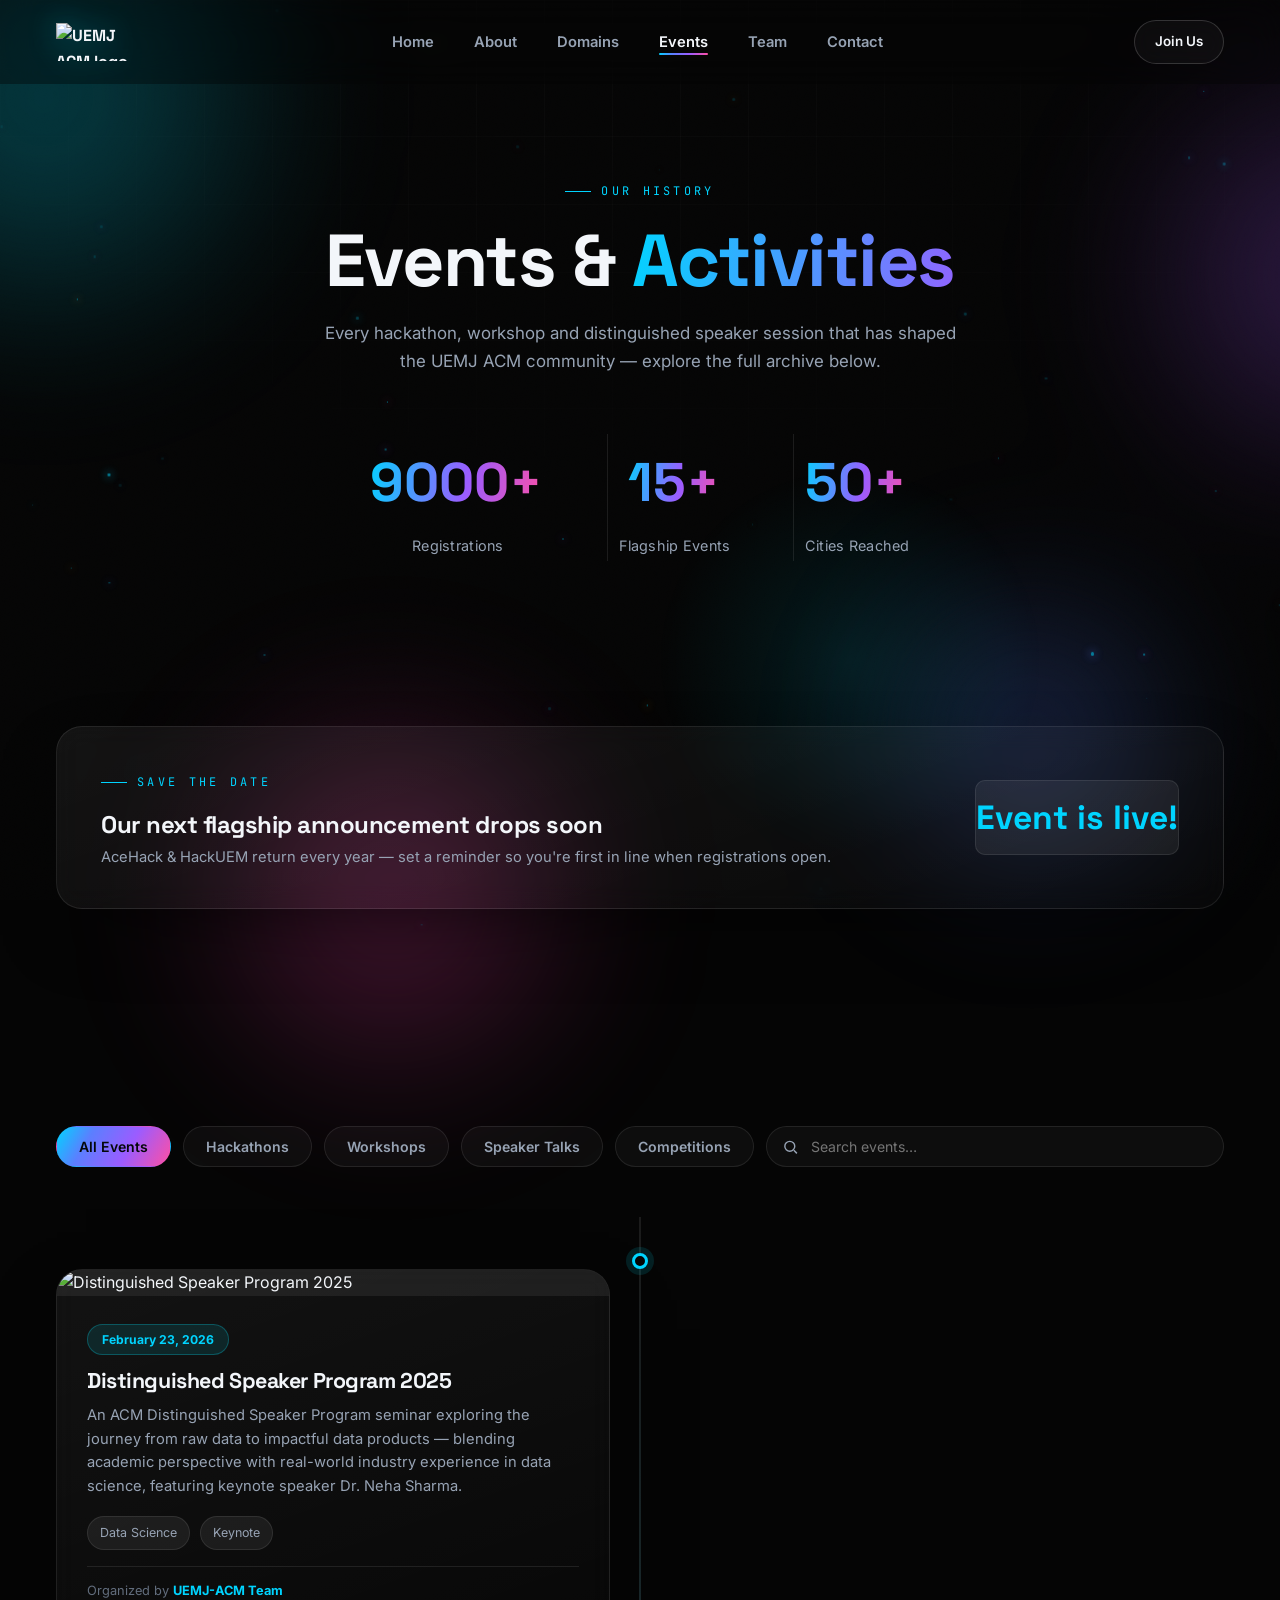
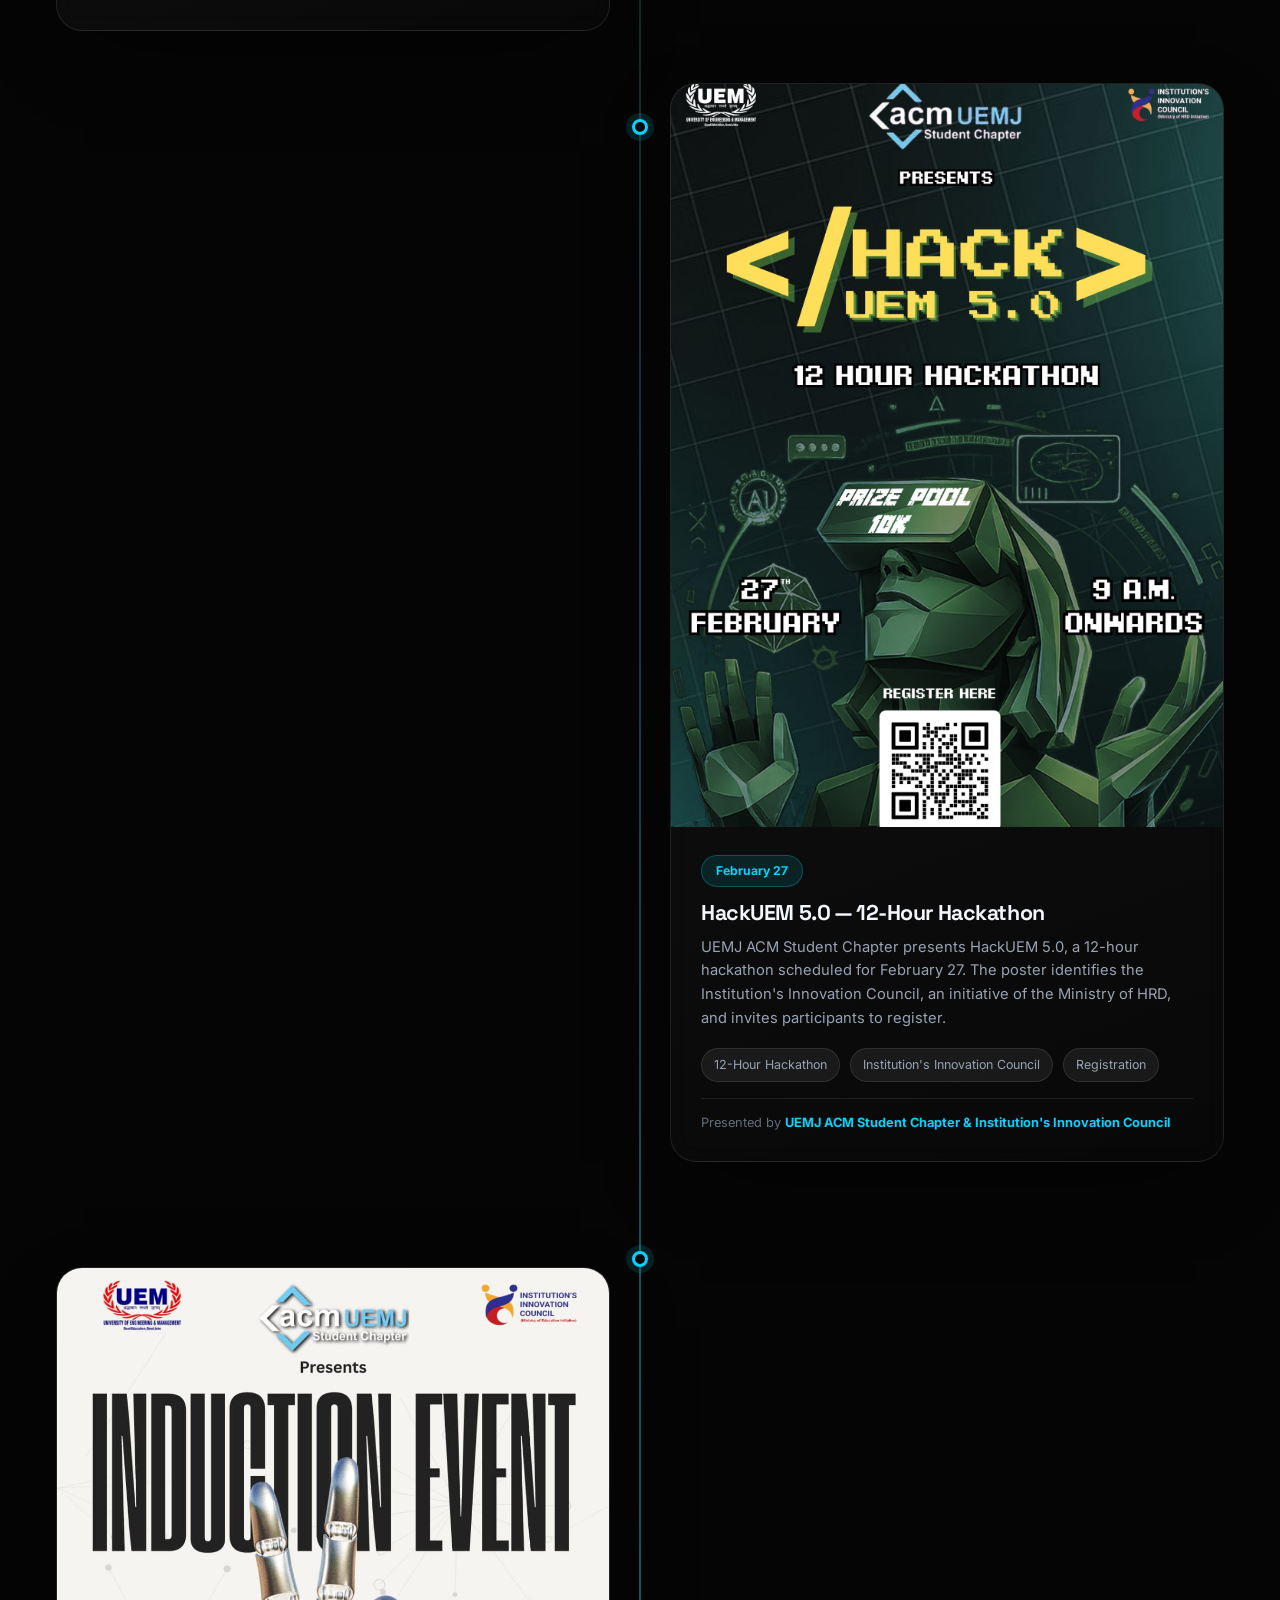
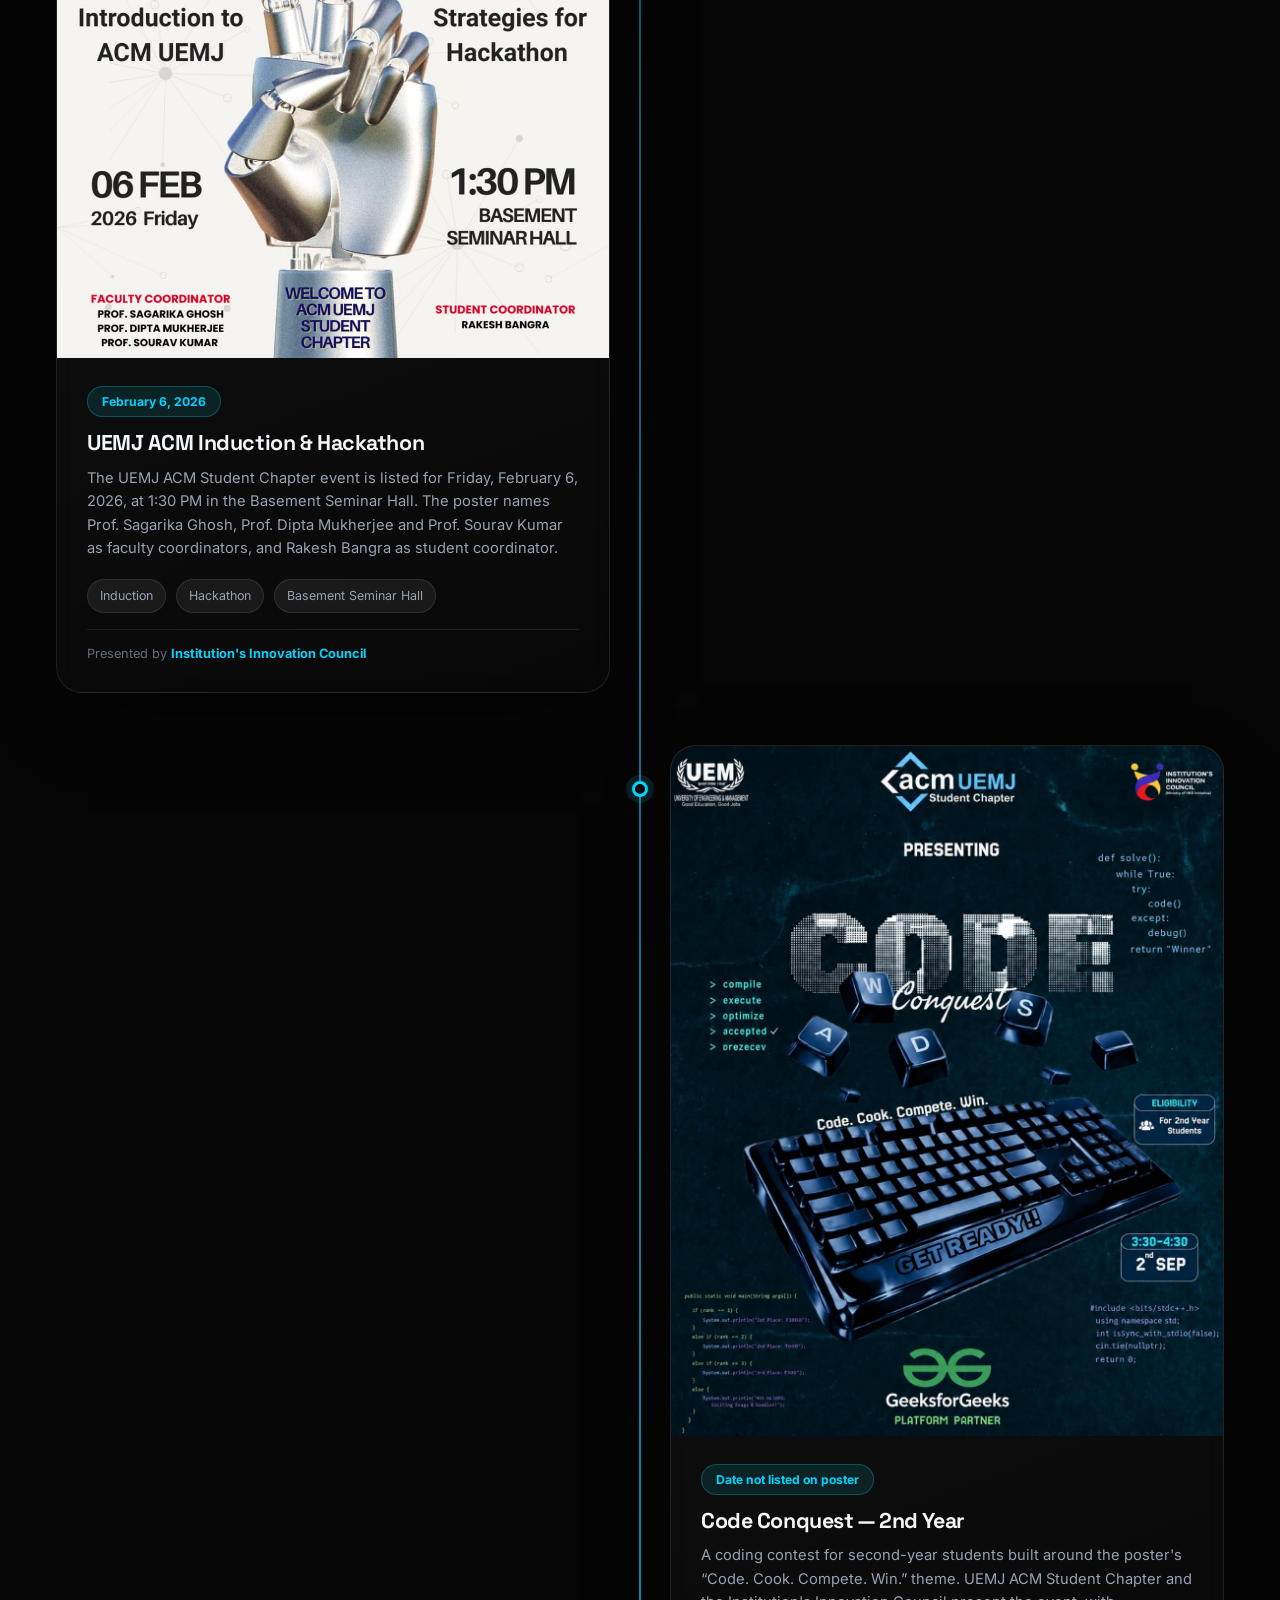
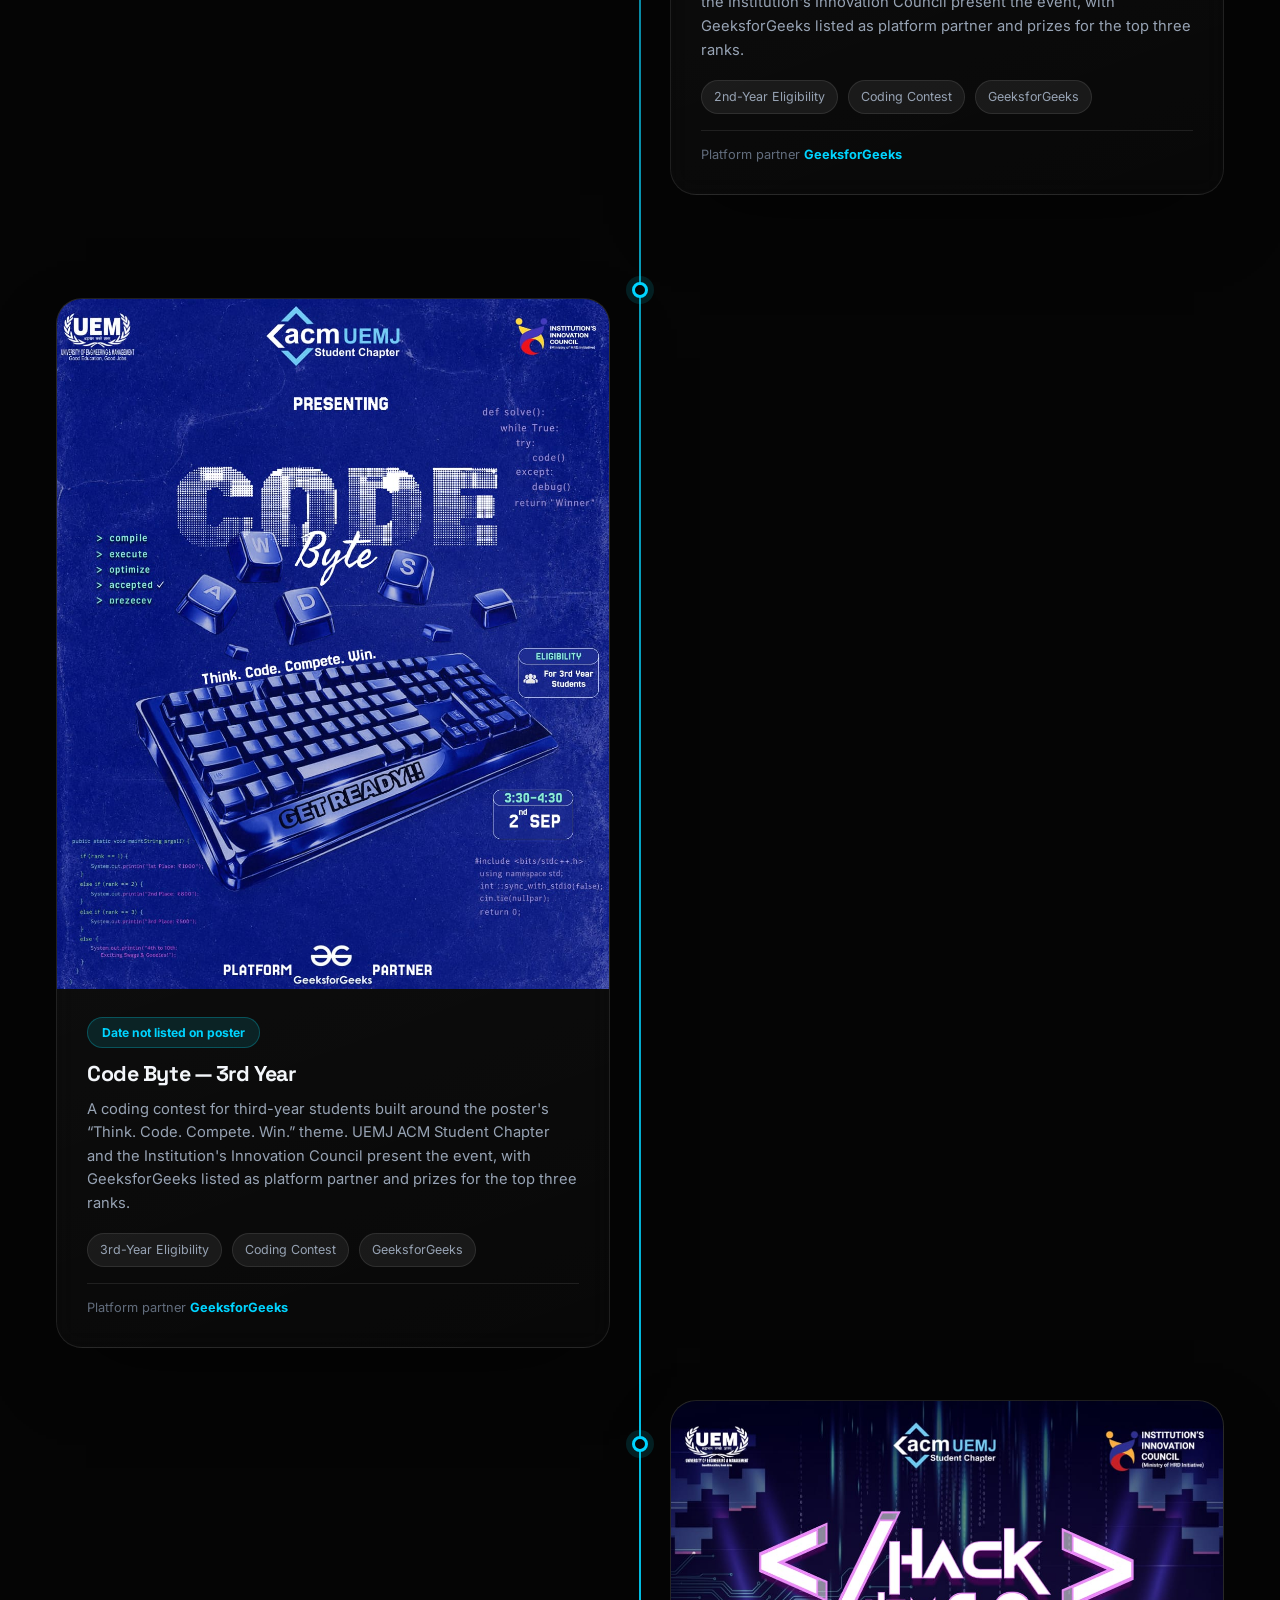
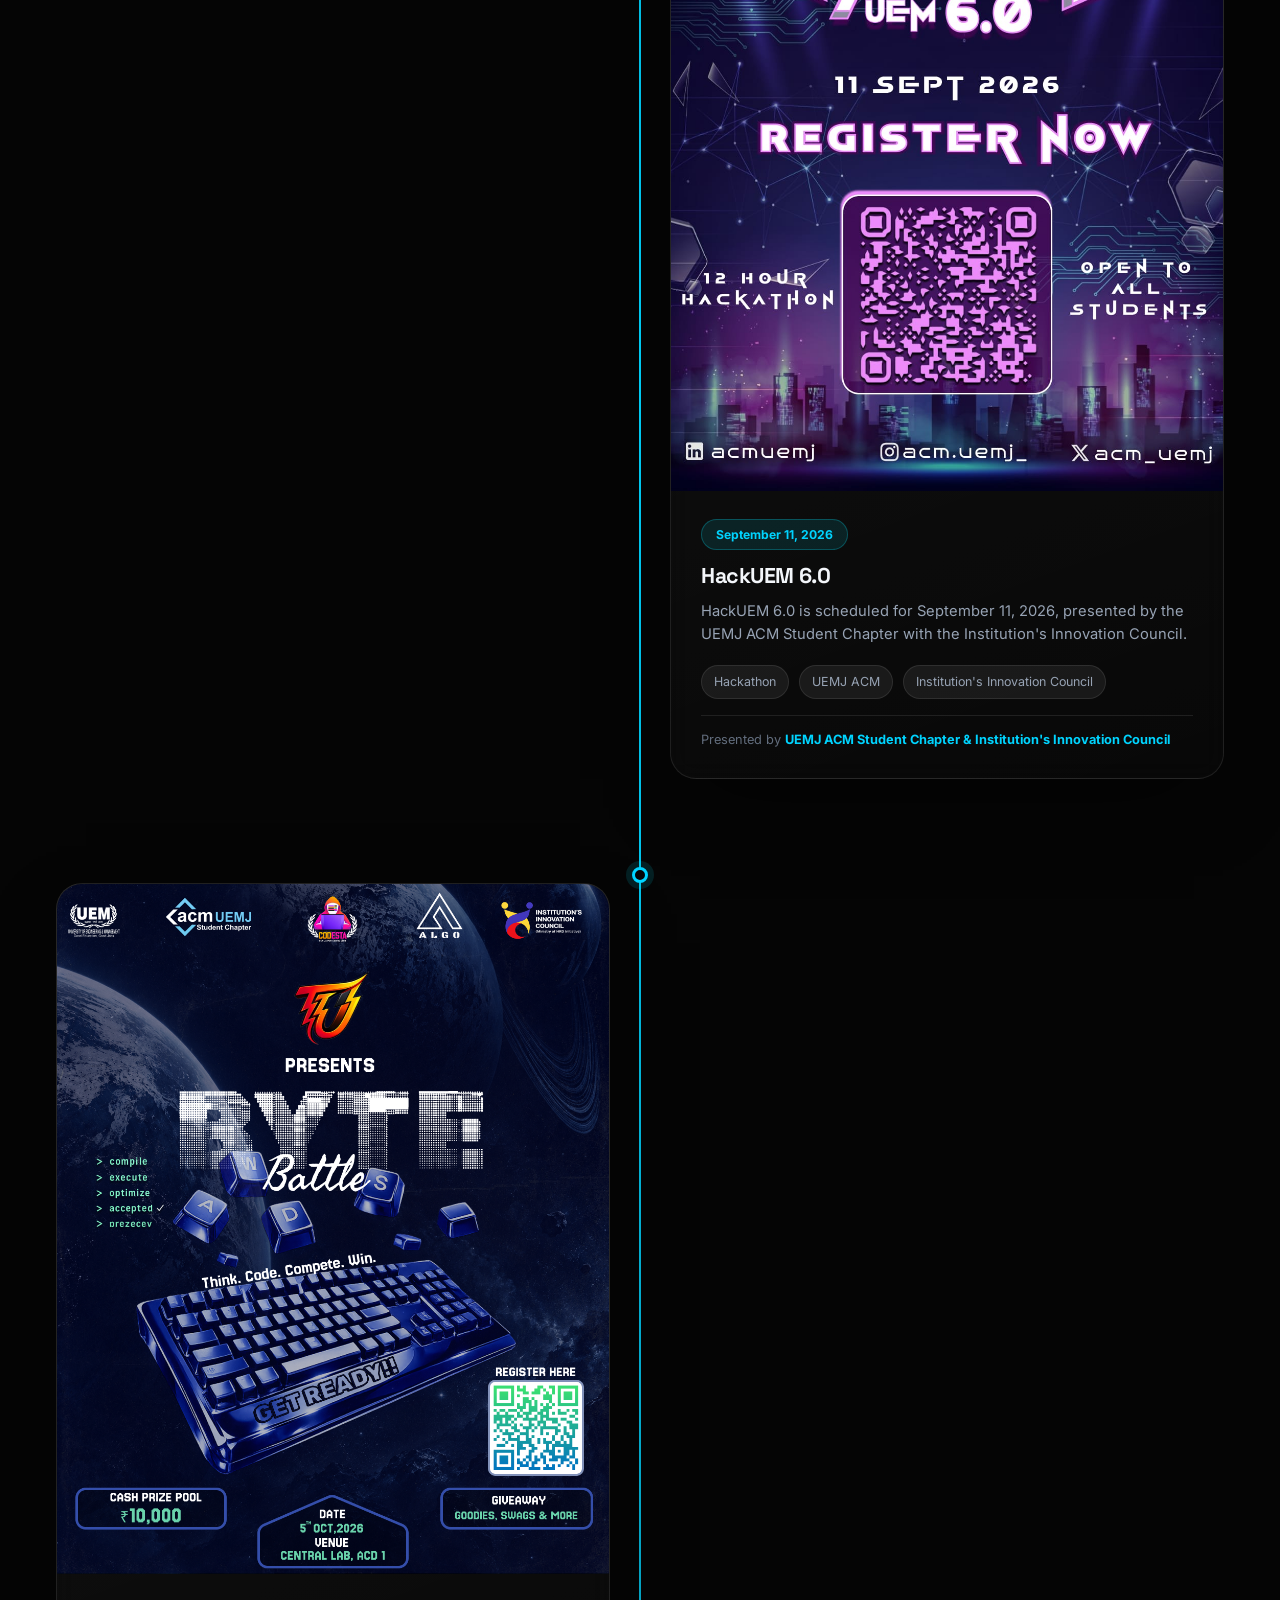
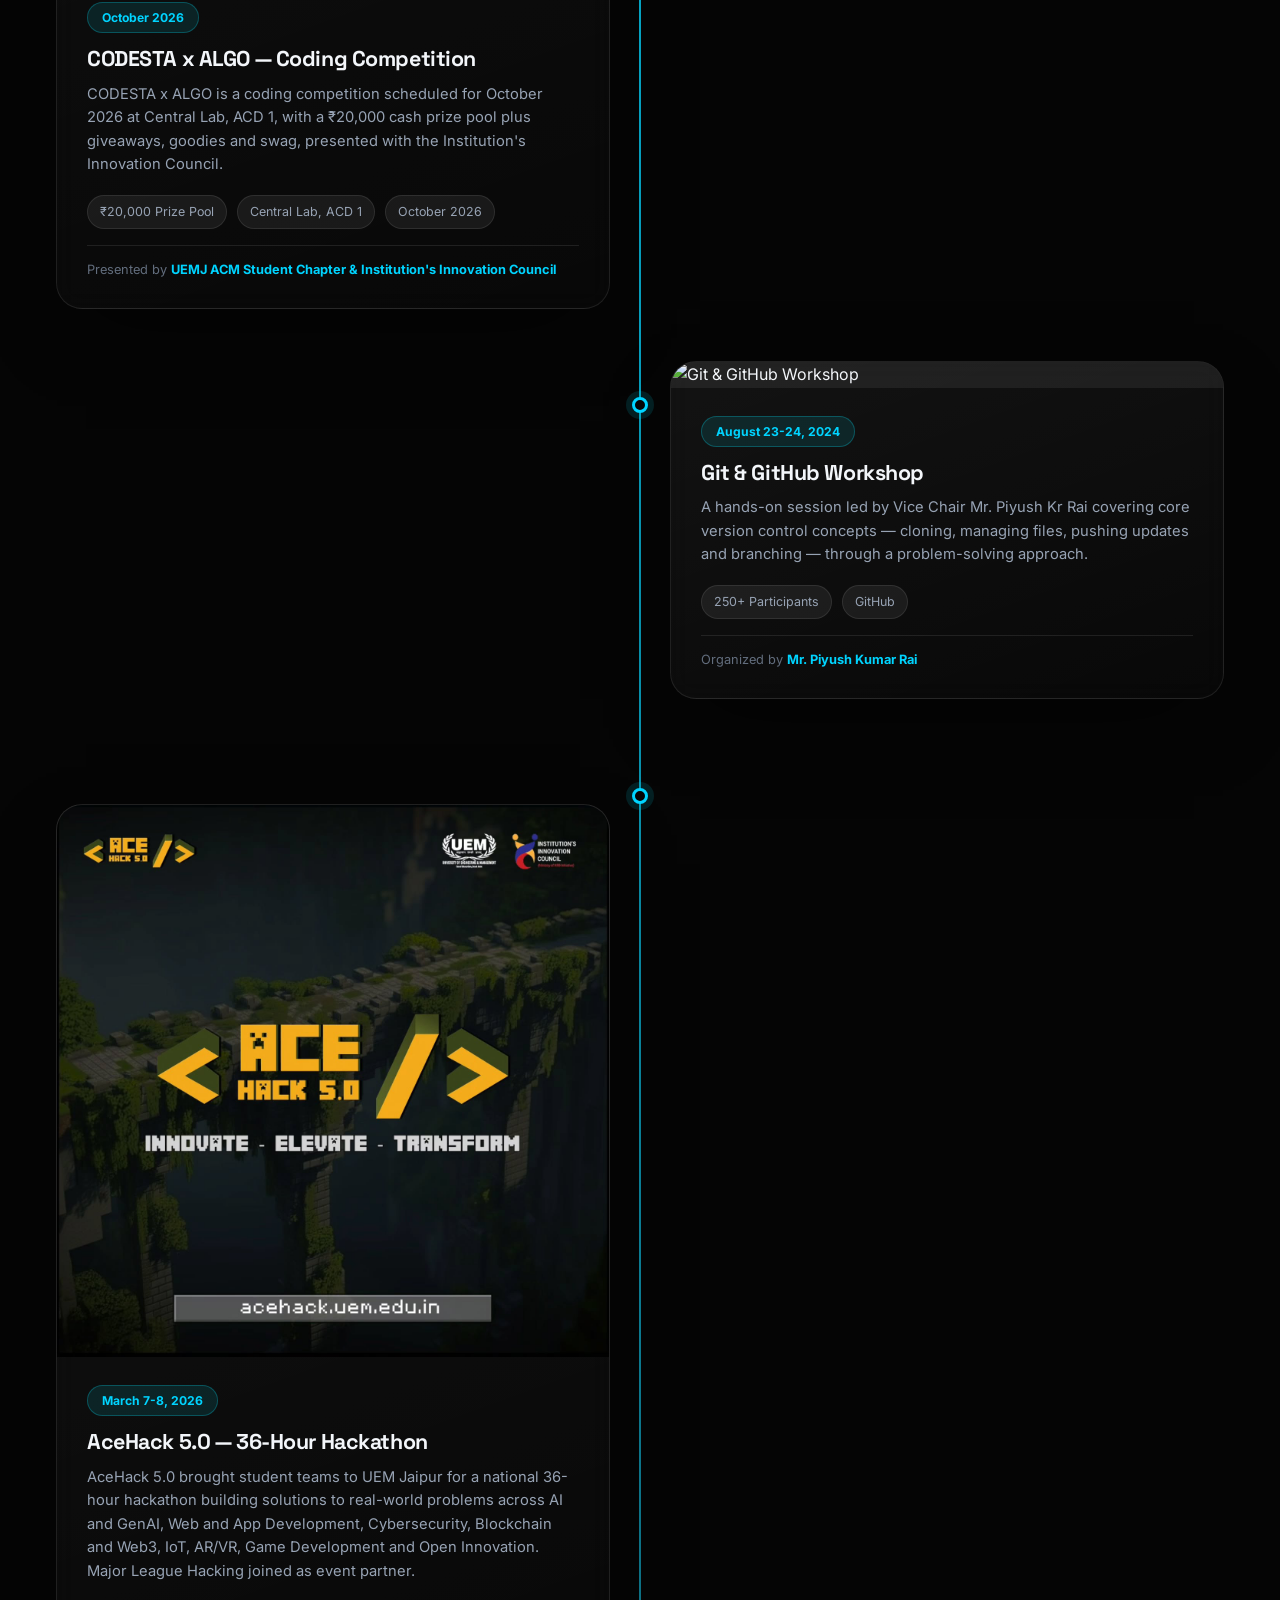
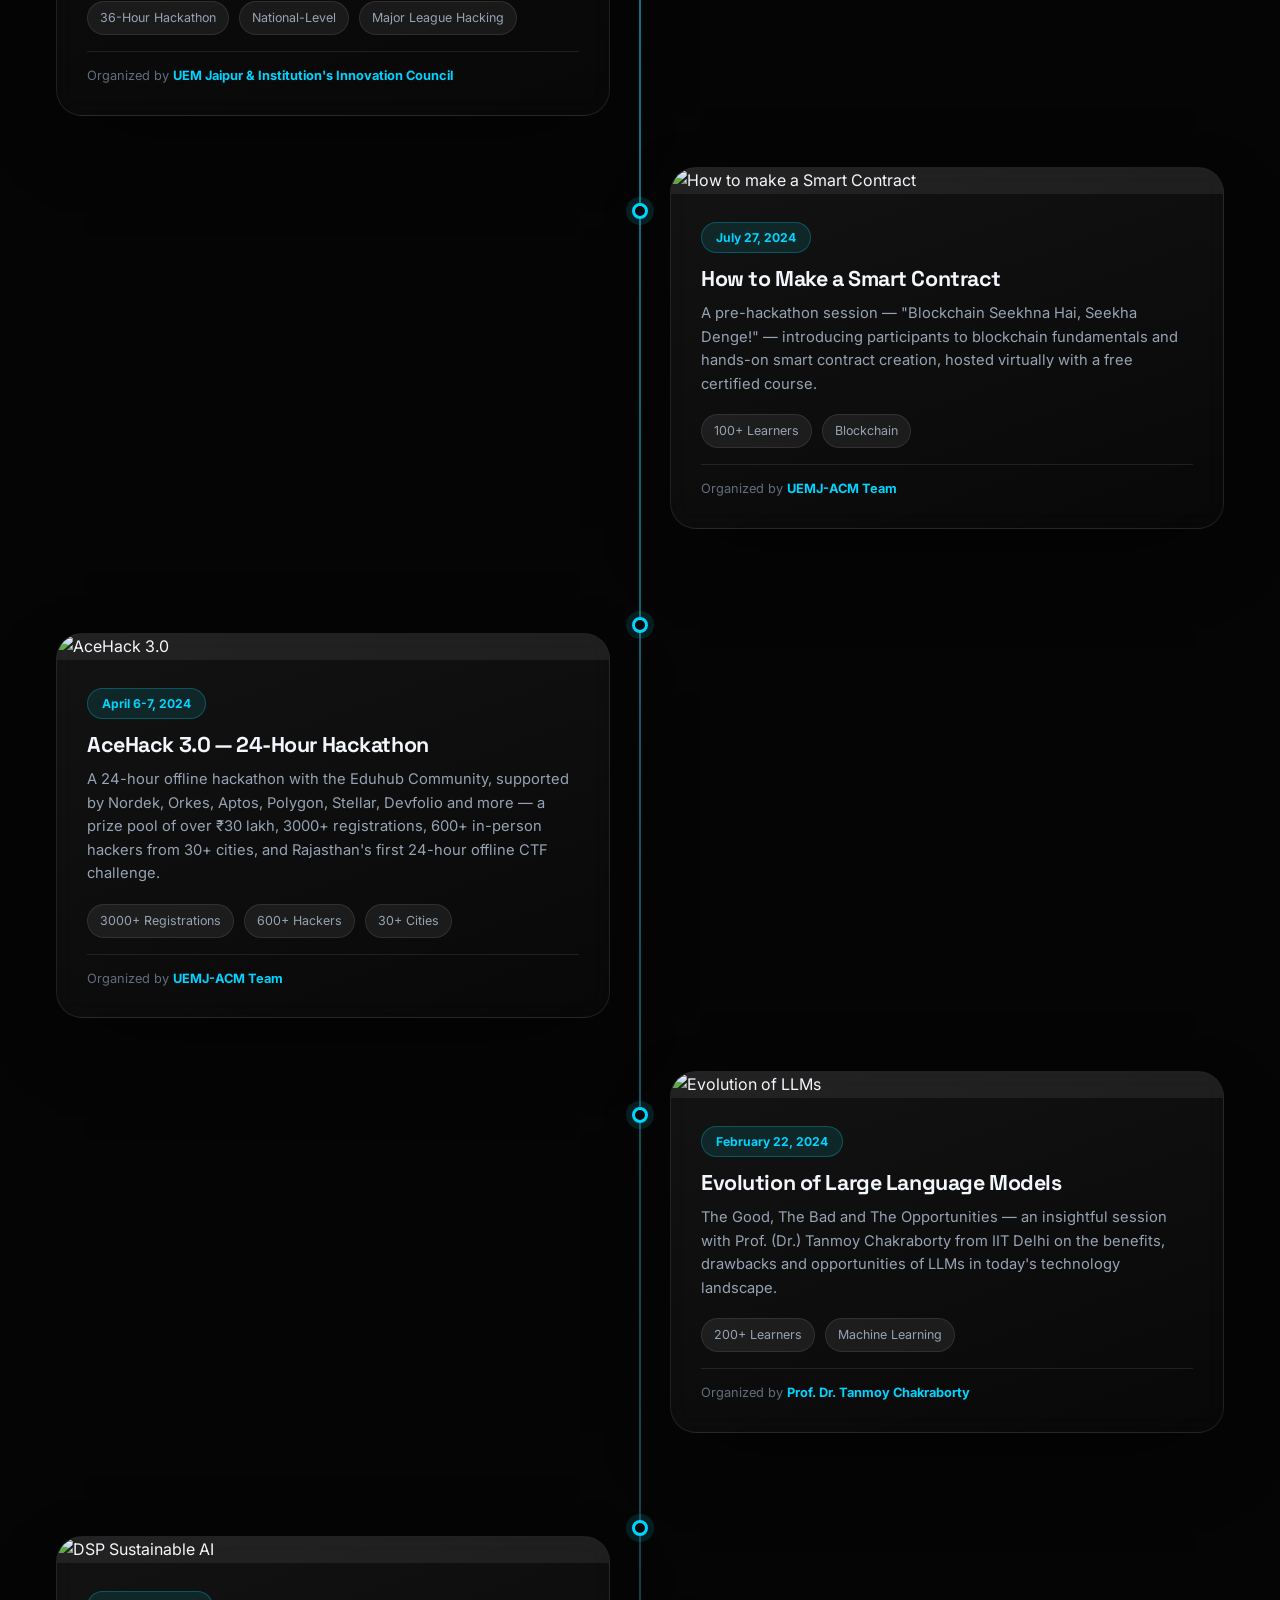
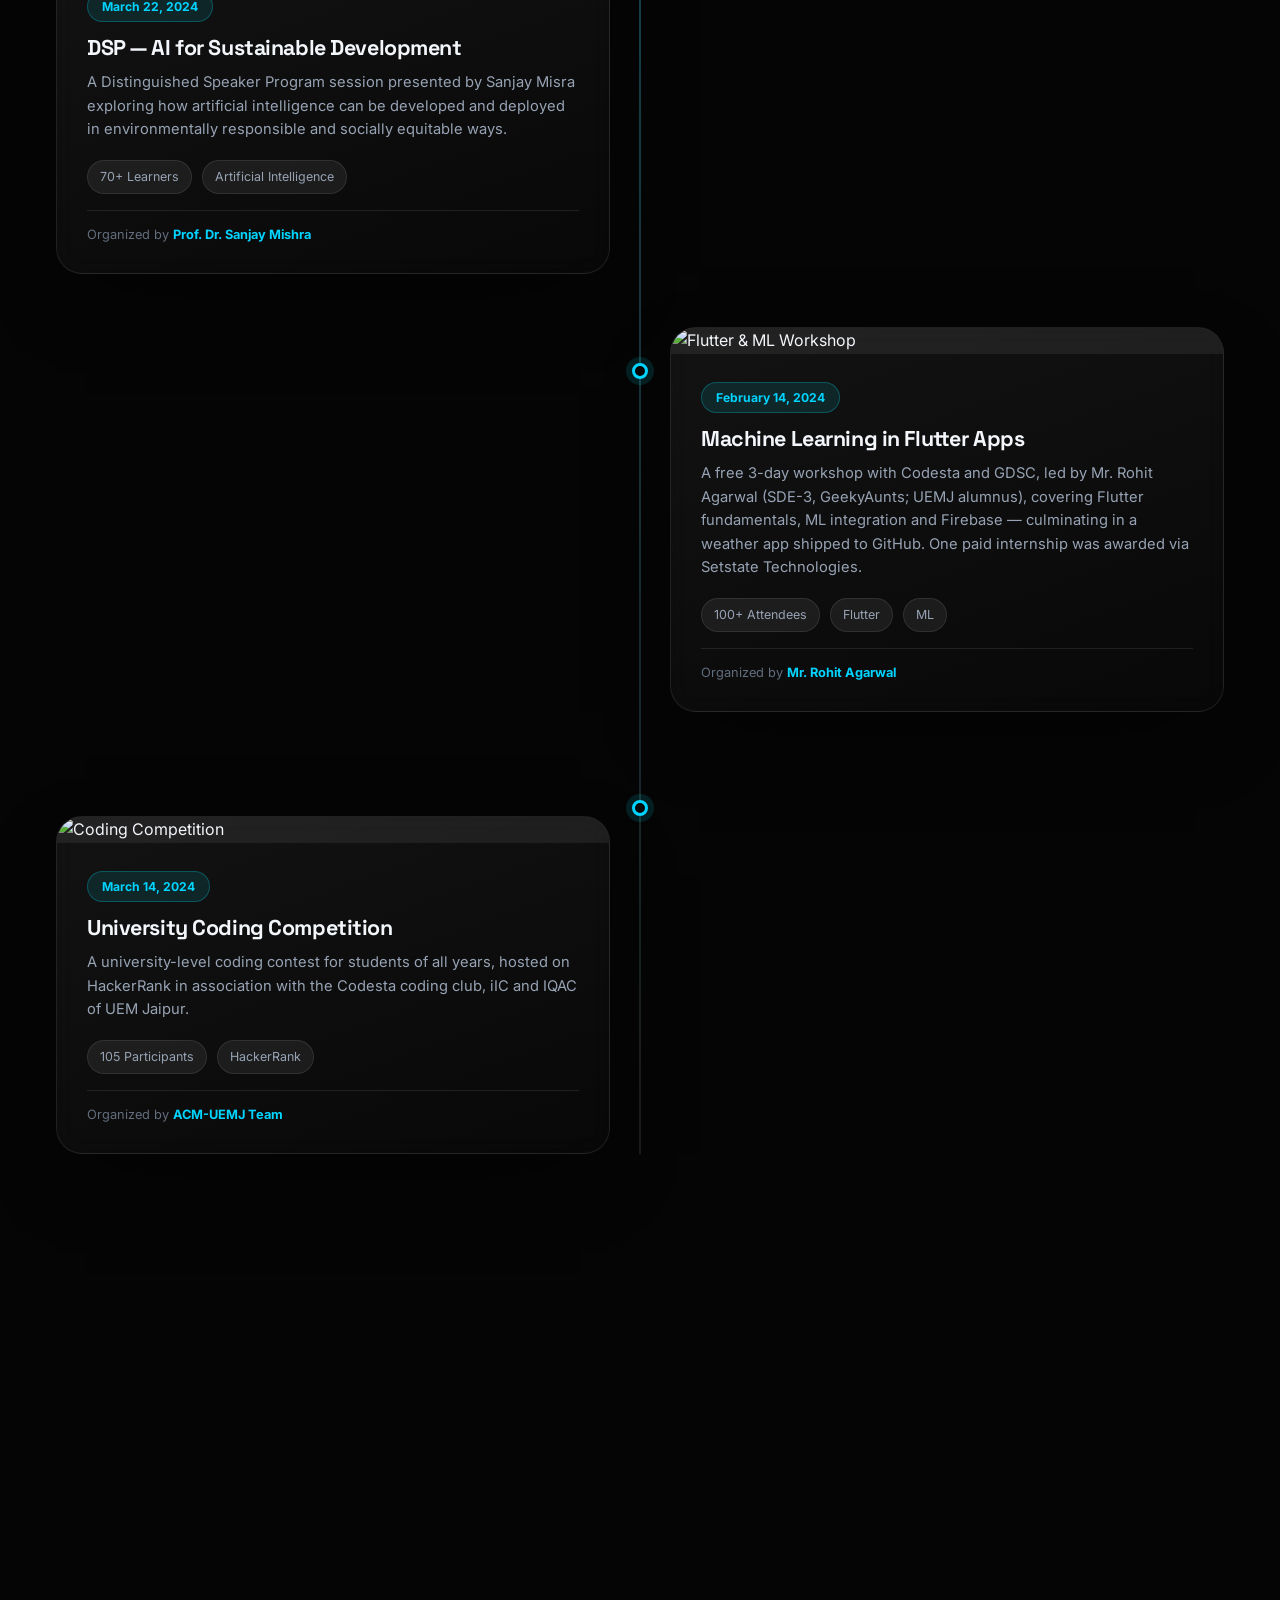
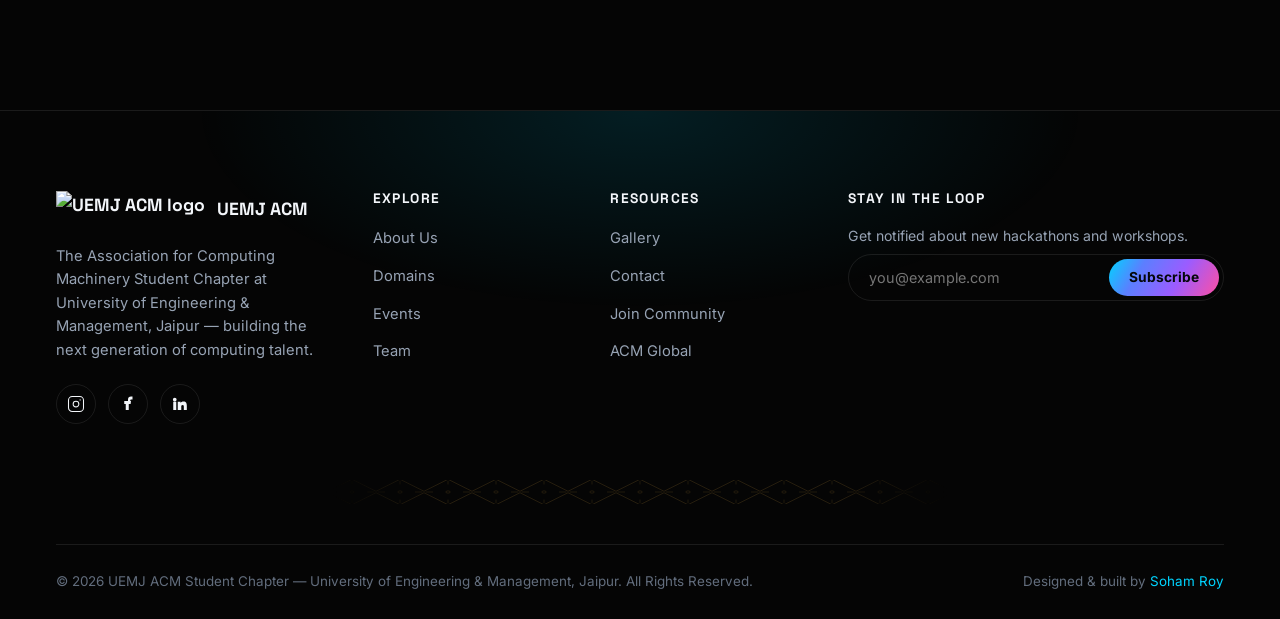
==== event.html @ 039e3d2b "Update footer designer credit to Soham Roy" ====
<!doctype html>
<html lang="en">
<head>
<meta charset="utf-8" />
<meta name="viewport" content="width=device-width, initial-scale=1" />
<title>Events &amp; Activities — ACM UEM Jaipur</title>
<meta name="description" content="Explore ACM UEM Jaipur's full history of hackathons, workshops and distinguished speaker sessions — AceHack, HackUEM, Stacks Bootcamp and more." />
<meta name="author" content="ACM UEM Jaipur Student Chapter" />
<link rel="canonical" href="https://acm-uemj.uem.edu.in/event.html" />
<meta property="og:type" content="website" />
<meta property="og:title" content="Events & Activities — ACM UEM Jaipur" />
<meta property="og:description" content="Hackathons, workshops and distinguished speaker sessions — the full timeline." />
<meta property="og:image" content="https://lh3.googleusercontent.com/pw/AP1GczPHvL_KxQwDeMjzsknbtDVscGjHUKfhYnD3H-mYMc6A_dRHSkGfvQwfuuoJ9mB3GGUDzZU0LwxmQTPCJt7ryklCKicg67zaBYNNTQlH5oM1fkZmbe_doxgcQWN57mDLjIOWOeG-1AiZwXARaoXrjSHg=w843-h328-s-no-gm?authuser=0" />
<meta name="twitter:card" content="summary_large_image" />
<link rel="icon" href="https://lh3.googleusercontent.com/pw/AP1GczMqtVnANrXwNH5NF1n8HPxJHV6vAsbUQVhrAvGXErB4-_mVrqS5l7Zyg1VqTqAALv-cYanqVrnnYvgfSZWFuhFsFh-rHjtZQaKflTvgJbvnj6XMmpUP0nBPVIxc9YaEQDE1q4vt0by_F5J2oCBh-Uno=w472-h212-s-no-gm?authuser=0" />
<link rel="preconnect" href="https://fonts.googleapis.com" />
<link rel="preconnect" href="https://fonts.gstatic.com" crossorigin />
<link rel="stylesheet" href="style.css" />
</head>
<body>

<div class="preloader" id="preloader">
  <svg class="preloader-mandala" viewBox="0 0 200 200" aria-hidden="true">
    <defs>
      <linearGradient id="preloaderCoreGrad" x1="0%" y1="0%" x2="100%" y2="100%">
        <stop offset="0%" stop-color="#00d4ff"/>
        <stop offset="100%" stop-color="#d9a441"/>
      </linearGradient>
    </defs>
    <circle class="mandala-ring" cx="100" cy="100" r="86"/>
    <circle class="mandala-ring-inner" cx="100" cy="100" r="67"/>
    <g id="mandalaSpokes"></g>
    <circle class="mandala-core" cx="100" cy="100" r="10"/>
  </svg>
  <div class="preloader-mark">UEMJ // ACM</div>
  <div class="preloader-percent" id="preloaderPercent">00%</div>
  <div class="preloader-tag">Loading timeline…</div>
</div>

<div class="scroll-progress" id="scrollProgress" aria-hidden="true"></div>

<div class="bg-aurora" aria-hidden="true"><span></span><span></span><span></span><span></span></div>
<div class="bg-grid" aria-hidden="true"></div>
<div class="bg-jaali" aria-hidden="true"></div>
<div class="bg-noise" aria-hidden="true"></div>
<div id="particleField" aria-hidden="true"></div>
<div class="cursor-glow" id="cursorGlow" aria-hidden="true"></div>

<header class="site-nav" id="siteNav">
  <div class="container">
    <a href="index.html" class="nav-logo">
      <img src="https://lh3.googleusercontent.com/pw/AP1GczMqtVnANrXwNH5NF1n8HPxJHV6vAsbUQVhrAvGXErB4-_mVrqS5l7Zyg1VqTqAALv-cYanqVrnnYvgfSZWFuhFsFh-rHjtZQaKflTvgJbvnj6XMmpUP0nBPVIxc9YaEQDE1q4vt0by_F5J2oCBh-Uno=w472-h212-s-no-gm?authuser=0" alt="UEMJ ACM logo" width="140" height="63" />
    </a>
    <button class="nav-toggle" id="navToggle" aria-label="Toggle navigation menu" aria-expanded="false">
      <span></span><span></span><span></span>
    </button>
    <nav aria-label="Primary">
      <ul class="nav-links" id="navLinks">
        <li><a href="index.html">Home</a></li>
        <li><a href="index.html#about">About</a></li>
        <li><a href="index.html#domains">Domains</a></li>
        <li><a href="event.html" class="active">Events</a></li>
        <li><a href="team.html">Team</a></li>
        <li><a href="index.html#contact">Contact</a></li>
      </ul>
    </nav>
    <div class="nav-cta">
      <a href="https://chat.whatsapp.com/GP6PHTk5INKBIdCBy1PmlT" target="_blank" rel="noopener" class="btn btn-ghost btn-sm magnetic">Join Us</a>
    </div>
  </div>
</header>

<main>
  <section class="page-hero">
    <div class="container">
      <div class="eyebrow" style="justify-content:center;">Our history</div>
      <h1>Events &amp; <span class="text-gradient">Activities</span></h1>
      <p>Every hackathon, workshop and distinguished speaker session that has shaped the UEMJ ACM community — explore the full archive below.</p>
      <div class="page-hero-stats">
        <div class="stat-item reveal"><div class="stat-num"><span data-count="9000" data-suffix="+">0</span></div><div class="stat-label">Registrations</div></div>
        <div class="stat-item reveal"><div class="stat-num"><span data-count="15" data-suffix="+">0</span></div><div class="stat-label">Flagship Events</div></div>
        <div class="stat-item reveal"><div class="stat-num"><span data-count="50" data-suffix="+">0</span></div><div class="stat-label">Cities Reached</div></div>
      </div>
    </div>
  </section>

  <!-- ============================= SAVE THE DATE / COUNTDOWN ============================= -->
  <section class="section-tight">
    <div class="container">
      <div class="glass-card countdown-card reveal">
        <div class="countdown-info">
          <div class="eyebrow">Save the date</div>
          <h3>Our next flagship announcement drops soon</h3>
          <p>AceHack &amp; HackUEM return every year — set a reminder so you're first in line when registrations open.</p>
        </div>
        <div class="countdown-timer" id="countdown" data-target="2026-08-20T10:00:00+05:30">
          <div class="countdown-unit"><div class="countdown-num" data-unit="d">00</div><div class="countdown-label">Days</div></div>
          <div class="countdown-unit"><div class="countdown-num" data-unit="h">00</div><div class="countdown-label">Hours</div></div>
          <div class="countdown-unit"><div class="countdown-num" data-unit="m">00</div><div class="countdown-label">Mins</div></div>
          <div class="countdown-unit"><div class="countdown-num" data-unit="s">00</div><div class="countdown-label">Secs</div></div>
        </div>
      </div>
    </div>
  </section>

  <!-- ============================= FILTERS + TIMELINE ============================= -->
  <section class="section" id="timeline">
    <div class="container">
      <div class="filter-bar" id="eventFilters">
        <button class="filter-btn active" data-filter="all">All Events</button>
        <button class="filter-btn" data-filter="hackathon">Hackathons</button>
        <button class="filter-btn" data-filter="workshop">Workshops</button>
        <button class="filter-btn" data-filter="talk">Speaker Talks</button>
        <button class="filter-btn" data-filter="competition">Competitions</button>
        <div class="search-input-wrap">
          <svg viewBox="0 0 24 24" fill="none" stroke="currentColor" stroke-width="2"><circle cx="11" cy="11" r="7"/><path d="M21 21l-4.3-4.3"/></svg>
          <input type="text" id="eventSearch" placeholder="Search events…" aria-label="Search events" />
        </div>
      </div>

      <div class="timeline">

        <div class="tl-item" data-category="talk">
          <div class="tl-empty"></div>
          <div class="tl-dot"></div>
          <article class="glass-card tl-card tilt">
            <div class="tl-card-img"><img src="https://lh3.googleusercontent.com/pw/AP1GczP2o9CgGHmZ1QpR0XRqX4ft0Qf3Jc2Ptw58ipVFqrOFdW0exMLEMVXgwc-isWlDOAYrNj16VqB4UUXQeaUOaUjSEMQahRS2heBmYLlznqF8g5km3A-UpR1aOUtLh8QoCdmwosFdS5YmPrBM31JGAsiC=w708-h915-s-no-gm?authuser=0" alt="Distinguished Speaker Program 2025" loading="lazy" /></div>
            <div class="tl-card-body">
              <span class="tl-date">February 23, 2026</span>
              <h3>Distinguished Speaker Program 2025</h3>
              <p>An ACM Distinguished Speaker Program seminar exploring the journey from raw data to impactful data products — blending academic perspective with real-world industry experience in data science, featuring keynote speaker Dr. Neha Sharma.</p>
              <div class="tl-tags"><span class="tl-tag">Data Science</span><span class="tl-tag">Keynote</span></div>
              <div class="tl-organizer">Organized by <strong>UEMJ-ACM Team</strong></div>
            </div>
          </article>
        </div>

        <div class="tl-item" data-category="hackathon">
          <div class="tl-empty"></div>
          <div class="tl-dot"></div>
          <article class="glass-card tl-card tilt">
            <div class="tl-card-img"><img src="Assets/Hack%20Uem%205.jpg" alt="HackUEM 5.0" loading="lazy" /></div>
            <div class="tl-card-body">
              <span class="tl-date">February 27</span>
              <h3>HackUEM 5.0 — 12-Hour Hackathon</h3>
              <p>UEMJ ACM Student Chapter presents HackUEM 5.0, a 12-hour hackathon scheduled for February 27. The poster identifies the Institution's Innovation Council, an initiative of the Ministry of HRD, and invites participants to register.</p>
              <div class="tl-tags"><span class="tl-tag">12-Hour Hackathon</span><span class="tl-tag">Institution's Innovation Council</span><span class="tl-tag">Registration</span></div>
              <div class="tl-organizer">Presented by <strong>UEMJ ACM Student Chapter &amp; Institution's Innovation Council</strong></div>
            </div>
          </article>
        </div>

        <div class="tl-item" data-category="hackathon">
          <div class="tl-empty"></div>
          <div class="tl-dot"></div>
          <article class="glass-card tl-card tilt">
            <div class="tl-card-img"><img src="Assets/Induction%20Event%2026.jpg" alt="Induction Event 2026" loading="lazy" /></div>
            <div class="tl-card-body">
              <span class="tl-date">February 6, 2026</span>
              <h3>UEMJ ACM Induction &amp; Hackathon</h3>
              <p>The UEMJ ACM Student Chapter event is listed for Friday, February 6, 2026, at 1:30 PM in the Basement Seminar Hall. The poster names Prof. Sagarika Ghosh, Prof. Dipta Mukherjee and Prof. Sourav Kumar as faculty coordinators, and Rakesh Bangra as student coordinator.</p>
              <div class="tl-tags"><span class="tl-tag">Induction</span><span class="tl-tag">Hackathon</span><span class="tl-tag">Basement Seminar Hall</span></div>
              <div class="tl-organizer">Presented by <strong>Institution's Innovation Council</strong></div>
            </div>
          </article>
        </div>

        <div class="tl-item" data-category="competition">
          <div class="tl-empty"></div>
          <div class="tl-dot"></div>
          <article class="glass-card tl-card tilt">
            <div class="tl-card-img"><img src="Assets/Code%20conquest.jpeg" alt="Code conquest 2nd year" loading="lazy" /></div>
            <div class="tl-card-body">
              <span class="tl-date">Date not listed on poster</span>
              <h3>Code Conquest — 2nd Year</h3>
              <p>A coding contest for second-year students built around the poster's “Code. Cook. Compete. Win.” theme. UEMJ ACM Student Chapter and the Institution's Innovation Council present the event, with GeeksforGeeks listed as platform partner and prizes for the top three ranks.</p>
              <div class="tl-tags"><span class="tl-tag">2nd-Year Eligibility</span><span class="tl-tag">Coding Contest</span><span class="tl-tag">GeeksforGeeks</span></div>
              <div class="tl-organizer">Platform partner <strong>GeeksforGeeks</strong></div>
            </div>
          </article>
        </div>

        <div class="tl-item" data-category="competition">
          <div class="tl-empty"></div>
          <div class="tl-dot"></div>
          <article class="glass-card tl-card tilt">
            <div class="tl-card-img"><img src="Assets/Code%20Byte.jpeg" alt="Code Byte 3rd year" loading="lazy" /></div>
            <div class="tl-card-body">
              <span class="tl-date">Date not listed on poster</span>
              <h3>Code Byte — 3rd Year</h3>
              <p>A coding contest for third-year students built around the poster's “Think. Code. Compete. Win.” theme. UEMJ ACM Student Chapter and the Institution's Innovation Council present the event, with GeeksforGeeks listed as platform partner and prizes for the top three ranks.</p>
              <div class="tl-tags"><span class="tl-tag">3rd-Year Eligibility</span><span class="tl-tag">Coding Contest</span><span class="tl-tag">GeeksforGeeks</span></div>
              <div class="tl-organizer">Platform partner <strong>GeeksforGeeks</strong></div>
            </div>
          </article>
        </div>

        <div class="tl-item" data-category="hackathon">
          <div class="tl-empty"></div>
          <div class="tl-dot"></div>
          <article class="glass-card tl-card tilt">
            <div class="tl-card-img"><img src="Assets/Hack%20Uem%206.jpeg" alt="HackUEM 6.0" loading="lazy" /></div>
            <div class="tl-card-body">
              <span class="tl-date">September 11, 2026</span>
              <h3>HackUEM 6.0</h3>
              <p>HackUEM 6.0 is scheduled for September 11, 2026, presented by the UEMJ ACM Student Chapter with the Institution's Innovation Council.</p>
              <div class="tl-tags"><span class="tl-tag">Hackathon</span><span class="tl-tag">UEMJ ACM</span><span class="tl-tag">Institution's Innovation Council</span></div>
              <div class="tl-organizer">Presented by <strong>UEMJ ACM Student Chapter &amp; Institution's Innovation Council</strong></div>
            </div>
          </article>
        </div>

        <div class="tl-item" data-category="competition">
          <div class="tl-empty"></div>
          <div class="tl-dot"></div>
          <article class="glass-card tl-card tilt">
            <div class="tl-card-img"><img src="Assets/CODESTA%20%20ALGO%20.png" alt="CODESTA x ALGO" loading="lazy" /></div>
            <div class="tl-card-body">
              <span class="tl-date">October 2026</span>
              <h3>CODESTA x ALGO — Coding Competition</h3>
              <p>CODESTA x ALGO is a coding competition scheduled for October 2026 at Central Lab, ACD 1, with a ₹20,000 cash prize pool plus giveaways, goodies and swag, presented with the Institution's Innovation Council.</p>
              <div class="tl-tags"><span class="tl-tag">₹20,000 Prize Pool</span><span class="tl-tag">Central Lab, ACD 1</span><span class="tl-tag">October 2026</span></div>
              <div class="tl-organizer">Presented by <strong>UEMJ ACM Student Chapter &amp; Institution's Innovation Council</strong></div>
            </div>
          </article>
        </div>

        <div class="tl-item" data-category="workshop">
          <div class="tl-empty"></div>
          <div class="tl-dot"></div>
          <article class="glass-card tl-card tilt">
            <div class="tl-card-img"><img src="https://lh3.googleusercontent.com/pw/AP1GczMYXOn9BjR3OYaMYvxoggT-Enr6DPSsNWkZ0pI86vLacE4SvqeONpCbkRPZCg4tZzF42Un0fqZCBcSVNYMabB4Y9D-CQ9yfy_I3oleF7ciIBgUEyyylhxZeuNn1ORPzInKle0cZAbRVUgFyKQezMyI2=w1080-h540-s-no-gm?authuser=0" alt="Git & GitHub Workshop" loading="lazy" /></div>
            <div class="tl-card-body">
              <span class="tl-date">August 23-24, 2024</span>
              <h3>Git &amp; GitHub Workshop</h3>
              <p>A hands-on session led by Vice Chair Mr. Piyush Kr Rai covering core version control concepts — cloning, managing files, pushing updates and branching — through a problem-solving approach.</p>
              <div class="tl-tags"><span class="tl-tag">250+ Participants</span><span class="tl-tag">GitHub</span></div>
              <div class="tl-organizer">Organized by <strong>Mr. Piyush Kumar Rai</strong></div>
            </div>
          </article>
        </div>

        <div class="tl-item" data-category="hackathon">
          <div class="tl-empty"></div>
          <div class="tl-dot"></div>
          <article class="glass-card tl-card tilt">
            <div class="tl-card-img"><img src="Assets/Acehack%205.0.jpg" alt="AceHack 5.0" loading="lazy" /></div>
            <div class="tl-card-body">
              <span class="tl-date">March 7-8, 2026</span>
              <h3>AceHack 5.0 — 36-Hour Hackathon</h3>
              <p>AceHack 5.0 brought student teams to UEM Jaipur for a national 36-hour hackathon building solutions to real-world problems across AI and GenAI, Web and App Development, Cybersecurity, Blockchain and Web3, IoT, AR/VR, Game Development and Open Innovation. Major League Hacking joined as event partner.</p>
              <div class="tl-tags"><span class="tl-tag">36-Hour Hackathon</span><span class="tl-tag">National-Level</span><span class="tl-tag">Major League Hacking</span></div>
              <div class="tl-organizer">Organized by <strong>UEM Jaipur &amp; Institution's Innovation Council</strong></div>
            </div>
          </article>
        </div>

        <div class="tl-item" data-category="workshop">
          <div class="tl-empty"></div>
          <div class="tl-dot"></div>
          <article class="glass-card tl-card tilt">
            <div class="tl-card-img"><img src="https://lh3.googleusercontent.com/pw/AP1GczNJmIO2OMFP7b6A0FhQW0qOsABu0yeSCvejZenas_wm2zJkCkILcf2cnJqXhASqAioPDXCqs0PGrXsEeLAYtzadBMoDI8MZitcP4txxltfVyEGg8TZGLdG7VoskZopvvqeJHCHewUis6NRUwEQ0CjHD=w1080-h540-s-no-gm?authuser=0" alt="How to make a Smart Contract" loading="lazy" /></div>
            <div class="tl-card-body">
              <span class="tl-date">July 27, 2024</span>
              <h3>How to Make a Smart Contract</h3>
              <p>A pre-hackathon session — "Blockchain Seekhna Hai, Seekha Denge!" — introducing participants to blockchain fundamentals and hands-on smart contract creation, hosted virtually with a free certified course.</p>
              <div class="tl-tags"><span class="tl-tag">100+ Learners</span><span class="tl-tag">Blockchain</span></div>
              <div class="tl-organizer">Organized by <strong>UEMJ-ACM Team</strong></div>
            </div>
          </article>
        </div>

        <div class="tl-item" data-category="hackathon">
          <div class="tl-empty"></div>
          <div class="tl-dot"></div>
          <article class="glass-card tl-card tilt">
            <div class="tl-card-img"><img src="https://lh3.googleusercontent.com/pw/AP1GczPvJtgLhWHjOZzepYzRa005PturZbT5xdhLDP7nYBbUSkgDzMFvrNxmpI0UrCOfPdGXpbjnbSV0cTgjDxJKCM1-aNCtUxd_K14bqDxXBMq7bbfXpbnZrXpwO-RXHkq2b95C7AQ4cSep45OkQOPHUe4l=w1878-h915-s-no-gm?authuser=0" alt="AceHack 3.0" loading="lazy" /></div>
            <div class="tl-card-body">
              <span class="tl-date">April 6-7, 2024</span>
              <h3>AceHack 3.0 — 24-Hour Hackathon</h3>
              <p>A 24-hour offline hackathon with the Eduhub Community, supported by Nordek, Orkes, Aptos, Polygon, Stellar, Devfolio and more — a prize pool of over ₹30 lakh, 3000+ registrations, 600+ in-person hackers from 30+ cities, and Rajasthan's first 24-hour offline CTF challenge.</p>
              <div class="tl-tags"><span class="tl-tag">3000+ Registrations</span><span class="tl-tag">600+ Hackers</span><span class="tl-tag">30+ Cities</span></div>
              <div class="tl-organizer">Organized by <strong>UEMJ-ACM Team</strong></div>
            </div>
          </article>
        </div>

        <div class="tl-item" data-category="talk">
          <div class="tl-empty"></div>
          <div class="tl-dot"></div>
          <article class="glass-card tl-card tilt">
            <div class="tl-card-img"><img src="https://lh3.googleusercontent.com/pw/AP1GczMdhqWBkRTL2yubbcbPcY2K9OEW0En12wzkjb5lyiEr8sPUjmgdvEkoNAke75fCij2ADvXplYGWGhWKw4pPefTgWCRacgVyIYJw19sN_KZ_OOAQxyM3uXXLzxD3MmWCHNCp49LBUJxLsSE1vlV46Wzy=w938-h915-s-no-gm?authuser=0" alt="Evolution of LLMs" loading="lazy" /></div>
            <div class="tl-card-body">
              <span class="tl-date">February 22, 2024</span>
              <h3>Evolution of Large Language Models</h3>
              <p>The Good, The Bad and The Opportunities — an insightful session with Prof. (Dr.) Tanmoy Chakraborty from IIT Delhi on the benefits, drawbacks and opportunities of LLMs in today's technology landscape.</p>
              <div class="tl-tags"><span class="tl-tag">200+ Learners</span><span class="tl-tag">Machine Learning</span></div>
              <div class="tl-organizer">Organized by <strong>Prof. Dr. Tanmoy Chakraborty</strong></div>
            </div>
          </article>
        </div>

        <div class="tl-item" data-category="talk">
          <div class="tl-empty"></div>
          <div class="tl-dot"></div>
          <article class="glass-card tl-card tilt">
            <div class="tl-card-img"><img src="https://lh3.googleusercontent.com/pw/AP1GczPVx1_idC5_yKuYVOi7mDUNwzOJExvrCOQw89MRynszEECLVSRVdRCP0GXcm2J4G0U9YCRAewsAQPSJbvhOvE7zFJlkcw2jwXz6SCzjYi-8My2JvBw9C5VIUiY4v13KLLQLQ8L7p2Ja8Tms7IKQEr0g=w915-h915-s-no-gm?authuser=0" alt="DSP Sustainable AI" loading="lazy" /></div>
            <div class="tl-card-body">
              <span class="tl-date">March 22, 2024</span>
              <h3>DSP — AI for Sustainable Development</h3>
              <p>A Distinguished Speaker Program session presented by Sanjay Misra exploring how artificial intelligence can be developed and deployed in environmentally responsible and socially equitable ways.</p>
              <div class="tl-tags"><span class="tl-tag">70+ Learners</span><span class="tl-tag">Artificial Intelligence</span></div>
              <div class="tl-organizer">Organized by <strong>Prof. Dr. Sanjay Mishra</strong></div>
            </div>
          </article>
        </div>

        <div class="tl-item" data-category="workshop">
          <div class="tl-empty"></div>
          <div class="tl-dot"></div>
          <article class="glass-card tl-card tilt">
            <div class="tl-card-img"><img src="https://lh3.googleusercontent.com/pw/AP1GczN5spqBU-fhItaH8kEMUo0xPHHo7wayQv1GfvW9O3HN2LzWxdev0aVdgpIWh4I_6ogp4CkdArAT5WwrvISoFaTchiy031LoYd5sORhcsuQt7FlvWQowBRFi9rdK_RsAEcmVmYmXoSXsZWhppq2XDyUQ=w904-h904-s-no-gm?authuser=0" alt="Flutter & ML Workshop" loading="lazy" /></div>
            <div class="tl-card-body">
              <span class="tl-date">February 14, 2024</span>
              <h3>Machine Learning in Flutter Apps</h3>
              <p>A free 3-day workshop with Codesta and GDSC, led by Mr. Rohit Agarwal (SDE-3, GeekyAunts; UEMJ alumnus), covering Flutter fundamentals, ML integration and Firebase — culminating in a weather app shipped to GitHub. One paid internship was awarded via Setstate Technologies.</p>
              <div class="tl-tags"><span class="tl-tag">100+ Attendees</span><span class="tl-tag">Flutter</span><span class="tl-tag">ML</span></div>
              <div class="tl-organizer">Organized by <strong>Mr. Rohit Agarwal</strong></div>
            </div>
          </article>
        </div>

        <div class="tl-item" data-category="competition">
          <div class="tl-empty"></div>
          <div class="tl-dot"></div>
          <article class="glass-card tl-card tilt">
            <div class="tl-card-img"><img src="https://lh3.googleusercontent.com/pw/AP1GczNPER2Qd5REHNb0xJmtrlYpgUTKMBUd2_RxdylIz1GPO2zt0YSFXWzkgefit_8hjDhBgfHHxieeYOAPECOUweSWkDNNvQaJBlIhHMX2skPbrHSgBeRo3UUY27RTchrJexkkKGc_KL-9sBz-yFFhSvxu=w734-h560-s-no-gm?authuser=0" alt="Coding Competition" loading="lazy" /></div>
            <div class="tl-card-body">
              <span class="tl-date">March 14, 2024</span>
              <h3>University Coding Competition</h3>
              <p>A university-level coding contest for students of all years, hosted on HackerRank in association with the Codesta coding club, iIC and IQAC of UEM Jaipur.</p>
              <div class="tl-tags"><span class="tl-tag">105 Participants</span><span class="tl-tag">HackerRank</span></div>
              <div class="tl-organizer">Organized by <strong>ACM-UEMJ Team</strong></div>
            </div>
          </article>
        </div>

      </div>

      <div class="no-results" id="noResults">No events match your search. Try a different keyword or filter.</div>
    </div>
  </section>

  <!-- ============================= GALLERY ============================= -->
  <section class="section" id="gallery">
    <div class="container">
      <div class="section-head center reveal" style="margin-left:auto;margin-right:auto;">
        <div class="eyebrow">Moments</div>
        <h2 class="section-title">Event Gallery</h2>
        <p class="section-desc">Click any photo to expand.</p>
      </div>

      <div class="gallery-masonry reveal">
        <div class="g-item"><img src="Assets/%F0%9F%9A%80%E2%9C%A8%20ACM%20UEMJ%20Student%20Chapter%20%E2%80%93%20HackUEM%205.0%20Event%20Highlights%20%E2%9C%A8%F0%9F%9A%80__The%20ACM%20UEMJ%20Student%20Chapter%20successfully%20organized%20HackUEM%205.0%20on%2027th%20February_1.jpg" alt="HackUEM 5.0 event photo 1" loading="lazy"/><span class="g-overlay">HackUEM 5.0 - Photo 1</span></div>
        <div class="g-item"><img src="Assets/%F0%9F%9A%80%E2%9C%A8%20ACM%20UEMJ%20Student%20Chapter%20%E2%80%93%20HackUEM%205.0%20Event%20Highlights%20%E2%9C%A8%F0%9F%9A%80__The%20ACM%20UEMJ%20Student%20Chapter%20successfully%20organized%20HackUEM%205.0%20on%2027th%20February_2.jpg" alt="HackUEM 5.0 event photo 2" loading="lazy"/><span class="g-overlay">HackUEM 5.0 - Photo 2</span></div>
        <div class="g-item"><img src="Assets/%F0%9F%9A%80%E2%9C%A8%20ACM%20UEMJ%20Student%20Chapter%20%E2%80%93%20HackUEM%205.0%20Event%20Highlights%20%E2%9C%A8%F0%9F%9A%80__The%20ACM%20UEMJ%20Student%20Chapter%20successfully%20organized%20HackUEM%205.0%20on%2027th%20February_3.jpg" alt="HackUEM 5.0 event photo 3" loading="lazy"/><span class="g-overlay">HackUEM 5.0 - Photo 3</span></div>
        <div class="g-item"><img src="Assets/%F0%9F%9A%80%E2%9C%A8%20ACM%20UEMJ%20Student%20Chapter%20%E2%80%93%20HackUEM%205.0%20Event%20Highlights%20%E2%9C%A8%F0%9F%9A%80__The%20ACM%20UEMJ%20Student%20Chapter%20successfully%20organized%20HackUEM%205.0%20on%2027th%20February_4.jpg" alt="HackUEM 5.0 event photo 4" loading="lazy"/><span class="g-overlay">HackUEM 5.0 - Photo 4</span></div>
        <div class="g-item"><img src="Assets/%F0%9F%9A%80%E2%9C%A8%20ACM%20UEMJ%20Student%20Chapter%20%E2%80%93%20HackUEM%205.0%20Event%20Highlights%20%E2%9C%A8%F0%9F%9A%80__The%20ACM%20UEMJ%20Student%20Chapter%20successfully%20organized%20HackUEM%205.0%20on%2027th%20February_5.jpg" alt="HackUEM 5.0 event photo 5" loading="lazy"/><span class="g-overlay">HackUEM 5.0 - Photo 5</span></div>
        <div class="g-item"><img src="Assets/%F0%9F%9A%80%E2%9C%A8%20ACM%20UEMJ%20Student%20Chapter%20%E2%80%93%20HackUEM%205.0%20Event%20Highlights%20%E2%9C%A8%F0%9F%9A%80__The%20ACM%20UEMJ%20Student%20Chapter%20successfully%20organized%20HackUEM%205.0%20on%2027th%20February_6.jpg" alt="HackUEM 5.0 event photo 6" loading="lazy"/><span class="g-overlay">HackUEM 5.0 - Photo 6</span></div>
        <div class="g-item"><img src="Assets/%F0%9F%9A%80%E2%9C%A8%20ACM%20UEMJ%20Student%20Chapter%20%E2%80%93%20HackUEM%205.0%20Event%20Highlights%20%E2%9C%A8%F0%9F%9A%80__The%20ACM%20UEMJ%20Student%20Chapter%20successfully%20organized%20HackUEM%205.0%20on%2027th%20February_7.jpg" alt="HackUEM 5.0 event photo 7" loading="lazy"/><span class="g-overlay">HackUEM 5.0 - Photo 7</span></div>
        <div class="g-item"><img src="Assets/%F0%9F%9A%80%E2%9C%A8%20ACM%20UEMJ%20Student%20Chapter%20%E2%80%93%20HackUEM%205.0%20Event%20Highlights%20%E2%9C%A8%F0%9F%9A%80__The%20ACM%20UEMJ%20Student%20Chapter%20successfully%20organized%20HackUEM%205.0%20on%2027th%20February_8.jpg" alt="HackUEM 5.0 event photo 8" loading="lazy"/><span class="g-overlay">HackUEM 5.0 - Photo 8</span></div>
        <div class="g-item"><img src="Assets/%F0%9F%9A%80%E2%9C%A8%20ACM%20UEMJ%20Student%20Chapter%20%E2%80%93%20HackUEM%205.0%20Event%20Highlights%20%E2%9C%A8%F0%9F%9A%80__The%20ACM%20UEMJ%20Student%20Chapter%20successfully%20organized%20HackUEM%205.0%20on%2027th%20February_9.jpg" alt="HackUEM 5.0 event photo 9" loading="lazy"/><span class="g-overlay">HackUEM 5.0 - Photo 9</span></div>
        <div class="g-item"><img src="Assets/%F0%9F%9A%80%E2%9C%A8%20ACM%20UEMJ%20Student%20Chapter%20%E2%80%93%20Induction%20Event%20Highlights%20%E2%9C%A8%F0%9F%9A%80__The%20ACM%20UEMJ%20Student%20Chapter%20successfully%20conducted%20its%20Induction%20Session%20on%20Frida_1.jpg" alt="UEMJ ACM induction event photo 1" loading="lazy"/><span class="g-overlay">Induction Event - Photo 1</span></div>
        <div class="g-item"><img src="Assets/%F0%9F%9A%80%E2%9C%A8%20ACM%20UEMJ%20Student%20Chapter%20%E2%80%93%20Induction%20Event%20Highlights%20%E2%9C%A8%F0%9F%9A%80__The%20ACM%20UEMJ%20Student%20Chapter%20successfully%20conducted%20its%20Induction%20Session%20on%20Frida_2.jpg" alt="UEMJ ACM induction event photo 2" loading="lazy"/><span class="g-overlay">Induction Event - Photo 2</span></div>
        <div class="g-item"><img src="Assets/%F0%9F%9A%80%E2%9C%A8%20ACM%20UEMJ%20Student%20Chapter%20%E2%80%93%20Induction%20Event%20Highlights%20%E2%9C%A8%F0%9F%9A%80__The%20ACM%20UEMJ%20Student%20Chapter%20successfully%20conducted%20its%20Induction%20Session%20on%20Frida_3.jpg" alt="UEMJ ACM induction event photo 3" loading="lazy"/><span class="g-overlay">Induction Event - Photo 3</span></div>
        <div class="g-item"><img src="Assets/%F0%9F%9A%80%E2%9C%A8%20ACM%20UEMJ%20Student%20Chapter%20%E2%80%93%20Induction%20Event%20Highlights%20%E2%9C%A8%F0%9F%9A%80__The%20ACM%20UEMJ%20Student%20Chapter%20successfully%20conducted%20its%20Induction%20Session%20on%20Frida_4.jpg" alt="UEMJ ACM induction event photo 4" loading="lazy"/><span class="g-overlay">Induction Event - Photo 4</span></div>
        <div class="g-item"><img src="Assets/%F0%9F%9A%80%E2%9C%A8%20ACM%20UEMJ%20Student%20Chapter%20%E2%80%93%20Induction%20Event%20Highlights%20%E2%9C%A8%F0%9F%9A%80__The%20ACM%20UEMJ%20Student%20Chapter%20successfully%20conducted%20its%20Induction%20Session%20on%20Frida_5.jpg" alt="UEMJ ACM induction event photo 5" loading="lazy"/><span class="g-overlay">Induction Event - Photo 5</span></div>
        <div class="g-item"><img src="Assets/%F0%9F%9A%80%E2%9C%A8%20ACM%20UEMJ%20Student%20Chapter%20%E2%80%93%20Induction%20Event%20Highlights%20%E2%9C%A8%F0%9F%9A%80__The%20ACM%20UEMJ%20Student%20Chapter%20successfully%20conducted%20its%20Induction%20Session%20on%20Frida_6.jpg" alt="UEMJ ACM induction event photo 6" loading="lazy"/><span class="g-overlay">Induction Event - Photo 6</span></div>
        <div class="g-item"><img src="Assets/%F0%9F%9A%80%E2%9C%A8%20ACM%20UEMJ%20Student%20Chapter%20%E2%80%93%20Induction%20Event%20Highlights%20%E2%9C%A8%F0%9F%9A%80__The%20ACM%20UEMJ%20Student%20Chapter%20successfully%20conducted%20its%20Induction%20Session%20on%20Frida_7.jpg" alt="UEMJ ACM induction event photo 7" loading="lazy"/><span class="g-overlay">Induction Event - Photo 7</span></div>
      </div>
    </div>
  </section>
</main>

<footer class="site-footer">
  <div class="footer-glow" aria-hidden="true"></div>
  <div class="container">
    <div class="footer-grid">
      <div class="footer-about">
        <div class="footer-brand">
          <img src="https://lh3.googleusercontent.com/pw/AP1GczMqtVnANrXwNH5NF1n8HPxJHV6vAsbUQVhrAvGXErB4-_mVrqS5l7Zyg1VqTqAALv-cYanqVrnnYvgfSZWFuhFsFh-rHjtZQaKflTvgJbvnj6XMmpUP0nBPVIxc9YaEQDE1q4vt0by_F5J2oCBh-Uno=w472-h212-s-no-gm?authuser=0" alt="UEMJ ACM logo" />
          <span>UEMJ ACM</span>
        </div>
        <p>The Association for Computing Machinery Student Chapter at University of Engineering &amp; Management, Jaipur — building the next generation of computing talent.</p>
        <div class="footer-socials">
          <a href="https://www.instagram.com/acm.uemj_?igsh=bjlpbDRsaDZxejBh" target="_blank" rel="noopener" aria-label="Instagram"><svg width="18" height="18" viewBox="0 0 24 24" fill="none"><path d="M7 2h10a5 5 0 0 1 5 5v10a5 5 0 0 1-5 5H7a5 5 0 0 1-5-5V7a5 5 0 0 1 5-5z" stroke="currentColor" stroke-width="1.4"/><path d="M12 8.2A3.8 3.8 0 1 0 12 15.8 3.8 3.8 0 1 0 12 8.2z" stroke="currentColor" stroke-width="1.4"/><path d="M17.5 6.5h.01" stroke="currentColor" stroke-width="1.6" stroke-linecap="round"/></svg></a>
          <a href="https://www.facebook.com/UEMJaipurACMStudentChapter" target="_blank" rel="noopener" aria-label="Facebook"><svg width="18" height="18" viewBox="0 0 24 24" fill="none"><path d="M9 8h-2v4h2v8h4v-8h2.5l.5-4H15V7.1C15 6.5 15.3 6 16.9 6H18V2h-2c-2.5 0-4 1.5-4 4V8z" fill="currentColor"/></svg></a>
          <a href="https://www.linkedin.com/company/uem-jaipur-acm-student-chapter/" target="_blank" rel="noopener" aria-label="LinkedIn"><svg width="18" height="18" viewBox="0 0 24 24" fill="none"><path d="M4.98 3.5a2.5 2.5 0 1 1 0 5 2.5 2.5 0 0 1 0-5zM3 9h4v11H3zM9 9h3.8v1.5h.1c.5-.9 1.8-1.8 3.6-1.8 3.9 0 4.6 2.6 4.6 6V20h-4v-4.2c0-1 0-2.4-1.6-2.4-1.6 0-1.8 1.2-1.8 2.3V20H9z" fill="currentColor"/></svg></a>
        </div>
      </div>
      <div class="footer-col">
        <h5>Explore</h5>
        <ul>
          <li><a href="index.html#about">About Us</a></li>
          <li><a href="index.html#domains">Domains</a></li>
          <li><a href="event.html">Events</a></li>
          <li><a href="team.html">Team</a></li>
        </ul>
      </div>
      <div class="footer-col">
        <h5>Resources</h5>
        <ul>
          <li><a href="event.html#gallery">Gallery</a></li>
          <li><a href="index.html#contact">Contact</a></li>
          <li><a href="https://chat.whatsapp.com/GP6PHTk5INKBIdCBy1PmlT" target="_blank" rel="noopener">Join Community</a></li>
          <li><a href="https://www.acm.org/" target="_blank" rel="noopener">ACM Global</a></li>
        </ul>
      </div>
      <div class="footer-col">
        <h5>Stay in the loop</h5>
        <p style="font-size:.88rem;color:var(--muted);margin-bottom:6px;">Get notified about new hackathons and workshops.</p>
        <form class="newsletter-form" id="newsletterForm">
          <input type="email" placeholder="you@example.com" required aria-label="Email for newsletter" />
          <button type="submit">Subscribe</button>
        </form>
      </div>
    </div>
    <div class="footer-jaali" aria-hidden="true"></div>
    <div class="footer-bottom">
      <span>© 2026 UEMJ ACM Student Chapter — University of Engineering &amp; Management, Jaipur. All Rights Reserved.</span>
      <span>Designed &amp; built by <a href="https://www.linkedin.com/in/soham-roy-8a664a320/" target="_blank" rel="noopener">Soham Roy</a></span>
    </div>
  </div>
</footer>

<div class="lightbox" id="lightbox">
  <button class="lightbox-nav prev" aria-label="Previous image"><svg width="20" height="20" viewBox="0 0 24 24" fill="none" stroke="currentColor" stroke-width="2"><path d="M15 18l-6-6 6-6"/></svg></button>
  <img src="" alt="Gallery image" />
  <button class="lightbox-nav next" aria-label="Next image"><svg width="20" height="20" viewBox="0 0 24 24" fill="none" stroke="currentColor" stroke-width="2"><path d="M9 18l6-6-6-6"/></svg></button>
  <button class="lightbox-close" aria-label="Close"><svg width="18" height="18" viewBox="0 0 24 24" fill="none" stroke="currentColor" stroke-width="2"><path d="M18 6L6 18M6 6l12 12"/></svg></button>
</div>

<button class="back-to-top" id="backToTop" aria-label="Back to top">
  <svg viewBox="0 0 24 24" fill="none" stroke="currentColor" stroke-width="2"><path d="M12 19V5M5 12l7-7 7 7"/></svg>
</button>

<script src="script.js"></script>
</body>
</html>
---- style.css ----
/* =========================================================================
   UEMJ ACM — Global Stylesheet
   Vanilla CSS3. No frameworks. Shared across index.html, event.html, team.html
   ========================================================================= */

/* ---------- Fonts ---------- */
@import url('https://fonts.googleapis.com/css2?family=Space+Grotesk:wght@400;500;600;700;800&family=Inter:wght@400;500;600;700;800&family=JetBrains+Mono:wght@400;500;600&display=swap');

/* ---------- Design Tokens ---------- */
:root{
  /* core surfaces */
  --black: #050505;
  --bg-2: #0b0d12;
  --bg-3: #10131a;
  --surface: rgba(255,255,255,0.035);
  --surface-2: rgba(255,255,255,0.065);
  --surface-3: rgba(255,255,255,0.1);
  --border: rgba(255,255,255,0.09);
  --border-strong: rgba(255,255,255,0.16);

  /* text */
  --white: #f3f6fa;
  --muted: #97a3b4;
  --muted-2: #626d7d;

  /* brand accents */
  --cyan: #00d4ff;
  --blue: #5b7fff;
  --purple: #9b5cff;
  --pink: #ff4fa3;
  --amber: #ffb020;
  --danger: #ff4d6d;
  --success: #21e6a1;

  /* Rajasthan heritage accents — used sparingly as a signature layer, never as the dominant palette */
  --sandstone: #d6a868;
  --terracotta: #c1653a;
  --gold: #d9a441;
  --maroon: #6e2439;
  --beige: #e9dcc3;

  /* gradients */
  --grad-aurora: linear-gradient(120deg, var(--cyan) 0%, var(--blue) 28%, var(--purple) 62%, var(--pink) 100%);
  --grad-text: linear-gradient(100deg, var(--cyan), var(--purple) 55%, var(--pink));
  --grad-card: linear-gradient(160deg, rgba(255,255,255,0.06), rgba(255,255,255,0.015));
  --grad-line: linear-gradient(90deg, transparent, var(--cyan), var(--purple), transparent);
  --grad-fusion: linear-gradient(100deg, var(--cyan), var(--gold) 50%, var(--purple));
  --grad-heritage: linear-gradient(120deg, var(--terracotta), var(--gold) 55%, var(--maroon));

  /* jaali (lattice) motif — one hairline SVG tile reused for bg texture + footer divider */
  --jaali-pattern: url("data:image/svg+xml,%3Csvg xmlns='http://www.w3.org/2000/svg' width='64' height='64'%3E%3Cg fill='none' stroke='%23d9a441' stroke-width='1' stroke-opacity='0.6'%3E%3Crect x='8' y='8' width='48' height='48' transform='rotate(45 32 32)'/%3E%3Ccircle cx='32' cy='32' r='3'/%3E%3Cpath d='M32 2v10M32 52v10M2 32h10M52 32h10'/%3E%3C/g%3E%3C/svg%3E");

  /* fonts */
  --f-display: 'Space Grotesk', 'Inter', system-ui, sans-serif;
  --f-body: 'Inter', system-ui, -apple-system, "Segoe UI", sans-serif;
  --f-mono: 'JetBrains Mono', ui-monospace, Menlo, Consolas, monospace;

  /* geometry */
  --radius-sm: 10px;
  --radius-md: 18px;
  --radius-lg: 26px;
  --radius-xl: 36px;
  --radius-pill: 999px;
  --max-width: 1360px;
  --nav-h: 84px;

  /* motion */
  --ease: cubic-bezier(.16,.84,.32,1);
  --ease-soft: cubic-bezier(.22,.9,.35,1);
  --dur-fast: 200ms;
  --dur-mid: 420ms;
  --dur-slow: 800ms;

  /* glow */
  --glow-cyan: 0 0 50px -6px rgba(0,229,255,.45);
  --glow-purple: 0 0 60px -8px rgba(139,92,246,.4);
  --shadow-card: 0 30px 80px -30px rgba(0,0,0,.7);
}

/* ---------- Reset ---------- */
*, *::before, *::after{ box-sizing: border-box; margin:0; padding:0; }
html{ scroll-behavior:smooth; color-scheme: dark; }
html, body{ height:100%; }
body{
  background: var(--black);
  color: var(--white);
  font-family: var(--f-body);
  line-height:1.6;
  -webkit-font-smoothing: antialiased;
  -moz-osx-font-smoothing: grayscale;
  overflow-x: hidden;
  position:relative;
}
img{ max-width:100%; display:block; }
a{ color:inherit; text-decoration:none; }
ul, ol{ list-style:none; }
button, input, textarea{ font-family:inherit; color:inherit; }
button{ cursor:pointer; background:none; border:none; }
::selection{ background: var(--cyan); color:#000; }
:focus-visible{ outline: 2px solid var(--cyan); outline-offset:3px; border-radius:4px; }

/* thin scrollbar */
::-webkit-scrollbar{ width:10px; height:10px; }
::-webkit-scrollbar-track{ background: var(--black); }
::-webkit-scrollbar-thumb{ background: linear-gradient(var(--cyan), var(--purple)); border-radius:10px; border:2px solid var(--black); }

h1,h2,h3,h4,h5{ font-family: var(--f-display); font-weight:700; letter-spacing:-0.02em; line-height:1.08; }
p{ color: var(--muted); }

.container{ max-width: var(--max-width); margin:0 auto; padding:0 clamp(20px, 5vw, 56px); position:relative; }
.text-gradient{
  background: var(--grad-text);
  -webkit-background-clip:text; background-clip:text; color:transparent;
  background-size:200% auto;
}
.mono{ font-family: var(--f-mono); }
.sr-only{ position:absolute; width:1px; height:1px; overflow:hidden; clip:rect(0,0,0,0); white-space:nowrap; }

/* =========================================================================
   BACKGROUND LAYERS — aurora mesh, grid, noise, floating shapes, particles
   ========================================================================= */
.bg-layer{ position:fixed; inset:0; z-index:-30; pointer-events:none; overflow:hidden; }

.bg-aurora{
  position:fixed; inset:-10%; z-index:-40; pointer-events:none; filter: blur(70px) saturate(130%);
  opacity:.55; will-change: transform;
}
.bg-aurora span{
  position:absolute; border-radius:50%; mix-blend-mode: screen; opacity:.55;
  animation: drift 26s ease-in-out infinite;
}
.bg-aurora span:nth-child(1){ width:46vw; height:46vw; top:-10%; left:-8%; background: radial-gradient(circle, var(--cyan), transparent 70%); animation-duration:24s; }
.bg-aurora span:nth-child(2){ width:40vw; height:40vw; top:10%; right:-12%; background: radial-gradient(circle, var(--purple), transparent 70%); animation-duration:32s; animation-delay:-6s; }
.bg-aurora span:nth-child(3){ width:38vw; height:38vw; bottom:-14%; left:18%; background: radial-gradient(circle, var(--pink), transparent 70%); animation-duration:28s; animation-delay:-12s; }
.bg-aurora span:nth-child(4){ width:30vw; height:30vw; bottom:6%; right:12%; background: radial-gradient(circle, var(--blue), transparent 70%); animation-duration:22s; animation-delay:-3s; }

@keyframes drift{
  0%,100%{ transform: translate(0,0) scale(1); }
  33%{ transform: translate(4%, 6%) scale(1.08); }
  66%{ transform: translate(-5%, -3%) scale(0.94); }
}

.bg-grid{
  position:fixed; inset:0; z-index:-38; pointer-events:none;
  background-image:
    linear-gradient(rgba(255,255,255,0.05) 1px, transparent 1px),
    linear-gradient(90deg, rgba(255,255,255,0.05) 1px, transparent 1px);
  background-size: 68px 68px;
  -webkit-mask-image: radial-gradient(1300px 900px at 50% 0%, #000 0%, transparent 70%);
          mask-image: radial-gradient(1300px 900px at 50% 0%, #000 0%, transparent 70%);
  opacity:.5;
}

.bg-noise{
  position:fixed; inset:0; z-index:-36; pointer-events:none; opacity:.035; mix-blend-mode:overlay;
  background-image: url("data:image/svg+xml,%3Csvg xmlns='http://www.w3.org/2000/svg' width='120' height='120'%3E%3Cfilter id='n'%3E%3CfeTurbulence type='fractalNoise' baseFrequency='0.9' numOctaves='2' stitchTiles='stitch'/%3E%3C/filter%3E%3Crect width='100%25' height='100%25' filter='url(%23n)'/%3E%3C/svg%3E");
}

/* Jaali — hairline lattice texture, Rajasthan jaali-screen geometry read at a distance, never a foreground graphic */
.bg-jaali{
  position:fixed; inset:0; z-index:-37; pointer-events:none;
  background-image: var(--jaali-pattern);
  background-size: 64px 64px;
  opacity:.06;
  mix-blend-mode: soft-light;
  -webkit-mask-image: radial-gradient(1400px 1000px at 50% 15%, #000 0%, transparent 72%);
          mask-image: radial-gradient(1400px 1000px at 50% 15%, #000 0%, transparent 72%);
}

#particleField{ position:fixed; inset:0; z-index:-34; pointer-events:none; }
.particle{
  position:absolute; border-radius:50%; background: var(--cyan);
  box-shadow: 0 0 10px 1px currentColor;
}

.cursor-glow{
  position:fixed; width:420px; height:420px; border-radius:50%; z-index:-32; pointer-events:none;
  background: radial-gradient(circle, rgba(0,229,255,.10), transparent 65%);
  transform: translate(-50%,-50%); transition: opacity .3s ease;
  will-change: transform;
}

/* =========================================================================
   PRELOADER
   ========================================================================= */
.preloader{
  position:fixed; inset:0; z-index:9999; background: var(--black);
  display:flex; flex-direction:column; align-items:center; justify-content:center; gap:10px;
  transition: opacity .6s var(--ease), visibility .6s var(--ease);
}
.preloader.hidden{ opacity:0; visibility:hidden; pointer-events:none; }

/* Mandala assembles from concentric rings + radiating circuit spokes, then dissolves into the hero */
.preloader-mandala{ width:168px; height:168px; margin-bottom:6px; overflow:visible; }
.mandala-ring, .mandala-ring-inner{
  fill:none; stroke-width:1.4; stroke-linecap:round;
  stroke-dasharray:540; stroke-dashoffset:540;
  animation: mandala-draw 1.1s var(--ease-soft) forwards;
}
.mandala-ring{ stroke:var(--gold); opacity:.75; }
.mandala-ring-inner{ stroke:var(--cyan); opacity:.6; stroke-dasharray:420; stroke-dashoffset:420; animation-delay:.15s; }
@keyframes mandala-draw{ to{ stroke-dashoffset:0; } }

.mandala-spoke{
  stroke:var(--gold); stroke-width:2; stroke-linecap:round; opacity:0;
  animation: spoke-in .5s var(--ease-soft) forwards;
}
@keyframes spoke-in{ from{ opacity:0; } to{ opacity:.85; } }

.mandala-core{
  fill:var(--black); stroke:url(#preloaderCoreGrad); stroke-width:2;
  animation: core-pulse 1.6s ease-in-out infinite;
  animation-delay:.9s;
}
@keyframes core-pulse{ 0%,100%{ transform:scale(1); } 50%{ transform:scale(1.18); } }

.preloader-mark{
  font-family:var(--f-display); font-size:1.5rem; font-weight:800; letter-spacing:-0.01em;
  background: var(--grad-fusion); -webkit-background-clip:text; background-clip:text; color:transparent;
  background-size:200% auto; animation: shimmer 2.4s linear infinite;
}
@keyframes shimmer{ to{ background-position: 200% center; } }
.preloader-percent{ font-family:var(--f-mono); font-size:.82rem; letter-spacing:.14em; color:var(--gold); }
.preloader-tag{ font-family:var(--f-mono); font-size:.72rem; letter-spacing:.25em; color:var(--muted); text-transform:uppercase; margin-top:4px; }

/* Exit morph — mandala scales up and dissolves just before the whole overlay fades */
.preloader.exit .preloader-mandala{ transform:scale(1.5); opacity:0; transition:transform .55s var(--ease-soft), opacity .55s var(--ease-soft); }
.preloader.exit .preloader-mark,
.preloader.exit .preloader-percent,
.preloader.exit .preloader-tag{ opacity:0; transform:translateY(-8px); transition:opacity .4s var(--ease-soft), transform .4s var(--ease-soft); }

@media (prefers-reduced-motion: reduce){
  .mandala-ring, .mandala-ring-inner{ animation:none; stroke-dashoffset:0; }
  .mandala-spoke{ animation:none; opacity:.85; }
  .mandala-core{ animation:none; }
  .preloader-mark{ animation:none; background-position:0 center; }
}

/* =========================================================================
   NAVIGATION
   ========================================================================= */
/* Scroll progress — thin fusion-gradient line tracking read progress down the page */
.scroll-progress{
  position:fixed; top:0; left:0; height:3px; width:0%; z-index:1200; pointer-events:none;
  background: var(--grad-fusion); background-size:200% auto;
  box-shadow: 0 0 12px -1px rgba(0,212,255,.6);
}

.site-nav{
  position:fixed; top:0; left:0; right:0; z-index:1000;
  height: var(--nav-h);
  display:flex; align-items:center;
  transition: height var(--dur-mid) var(--ease), background var(--dur-mid) var(--ease), box-shadow var(--dur-mid) var(--ease), transform var(--dur-mid) var(--ease-soft);
}
.site-nav.nav-hidden{ transform: translateY(-100%); }
.site-nav .container{ display:flex; align-items:center; justify-content:space-between; width:100%; height:100%; }
.site-nav::before{
  content:''; position:absolute; inset:0; z-index:-1;
  background: rgba(5,5,5,0.42);
  backdrop-filter: blur(18px) saturate(140%);
  -webkit-backdrop-filter: blur(18px) saturate(140%);
  border-bottom: 1px solid transparent;
  transition: background var(--dur-mid) var(--ease), border-color var(--dur-mid) var(--ease);
}
.site-nav.scrolled{ height: 68px; }
.site-nav.scrolled::before{
  background: rgba(5,5,5,0.72);
  border-bottom-color: var(--border);
  box-shadow: 0 20px 60px -20px rgba(0,0,0,.7);
}

.nav-logo{ display:flex; align-items:center; gap:12px; font-family:var(--f-display); font-weight:700; z-index:2; }
.nav-logo img{ height:38px; width:auto; filter: drop-shadow(0 0 14px rgba(0,229,255,.35)); }
.nav-logo span{ font-size:1.05rem; letter-spacing:.02em; }
.nav-logo span em{ font-style:normal; color:var(--cyan); }

.nav-links{ display:flex; align-items:center; gap:4px; }
.nav-links a{
  position:relative; padding:10px 18px; font-size:.92rem; font-weight:600; color: var(--muted);
  transition: color var(--dur-fast) var(--ease);
}
.nav-links a::after{
  content:''; position:absolute; left:18px; right:18px; bottom:6px; height:2px; border-radius:2px;
  background: var(--grad-aurora); transform: scaleX(0); transform-origin:left; transition: transform var(--dur-fast) var(--ease);
}
.nav-links a:hover{ color: var(--white); }
.nav-links a:hover::after, .nav-links a.active::after{ transform: scaleX(1); }
.nav-links a.active{ color: var(--white); }

.nav-cta{ display:flex; align-items:center; gap:18px; }

.nav-toggle{
  display:none; flex-direction:column; gap:5px; width:42px; height:42px; align-items:center; justify-content:center;
  border:1px solid var(--border); border-radius:var(--radius-sm); z-index:2;
}
.nav-toggle span{ width:20px; height:2px; background:var(--white); border-radius:2px; transition: transform var(--dur-fast) var(--ease), opacity var(--dur-fast) var(--ease); }
.nav-toggle.active span:nth-child(1){ transform: translateY(7px) rotate(45deg); }
.nav-toggle.active span:nth-child(2){ opacity:0; }
.nav-toggle.active span:nth-child(3){ transform: translateY(-7px) rotate(-45deg); }

/* =========================================================================
   BUTTONS
   ========================================================================= */
.btn{
  position:relative; display:inline-flex; align-items:center; justify-content:center; gap:10px;
  padding:14px 30px; border-radius: var(--radius-pill); font-weight:600; font-size:.94rem;
  isolation:isolate; overflow:hidden; white-space:nowrap;
  transition: transform var(--dur-fast) var(--ease-soft), box-shadow var(--dur-fast) var(--ease-soft), border-color var(--dur-fast) var(--ease-soft);
}
.btn:active{ transform: scale(.96); }
.btn-icon{ transition: transform var(--dur-fast) var(--ease-soft); }
.btn:hover .btn-icon{ transform: translateX(4px); }

.btn-primary{
  color:#04070a; background: var(--grad-aurora); background-size:200% auto; background-position:0% 50%;
  box-shadow: 0 16px 40px -14px rgba(0,229,255,.55);
}
.btn-primary:hover{ background-position:100% 50%; box-shadow: 0 20px 55px -12px rgba(139,92,246,.6); transform: translateY(-3px); }

.btn-ghost{
  color: var(--white); background: var(--surface); border:1px solid var(--border-strong);
  backdrop-filter: blur(10px);
}
.btn-ghost:hover{ border-color: var(--cyan); box-shadow: var(--glow-cyan); transform: translateY(-3px); }

.btn-sm{ padding:10px 20px; font-size:.84rem; }

.ripple{
  position:absolute; border-radius:50%; background: rgba(255,255,255,.5); transform:scale(0);
  animation: ripple-anim .7s ease-out; pointer-events:none; z-index:5;
}
@keyframes ripple-anim{ to{ transform:scale(3); opacity:0; } }

.magnetic{ will-change: transform; }

/* =========================================================================
   SECTION SCAFFOLDING
   ========================================================================= */
.section{ position:relative; padding: clamp(70px, 10vw, 140px) 0; }
.section-tight{ padding: clamp(50px, 7vw, 90px) 0; }

.eyebrow{
  display:inline-flex; align-items:center; gap:10px; font-family:var(--f-mono); font-size:.74rem;
  letter-spacing:.28em; text-transform:uppercase; color:var(--cyan); margin-bottom:20px;
}
.eyebrow::before{ content:''; width:26px; height:1px; background: var(--cyan); }

.section-head{ max-width:760px; margin-bottom:64px; }
.section-head.wide{ max-width:100%; }
.section-title{ font-size: clamp(2.1rem, 4.8vw, 3.7rem); margin-bottom:18px; letter-spacing:-0.025em; }
.section-desc{ font-size:1.1rem; color:var(--muted); max-width:620px; line-height:1.7; }
.section-head.center{ margin-left:auto; margin-right:auto; text-align:center; }
.section-head.center .eyebrow{ justify-content:center; }
.section-head.center .eyebrow::before{ display:none; }
.section-head.center .section-desc{ margin-left:auto; margin-right:auto; }

.reveal{ opacity:0; transform: translateY(34px); transition: opacity .9s var(--ease-soft), transform .9s var(--ease-soft); }
.reveal.in{ opacity:1; transform:none; }
.reveal-scale{ opacity:0; transform: scale(.92); transition: opacity .8s var(--ease-soft), transform .8s var(--ease-soft); }
.reveal-scale.in{ opacity:1; transform:none; }
.reveal-left{ opacity:0; transform: translateX(-40px); transition: opacity .8s var(--ease-soft), transform .8s var(--ease-soft); }
.reveal-left.in{ opacity:1; transform:none; }
.reveal-right{ opacity:0; transform: translateX(40px); transition: opacity .8s var(--ease-soft), transform .8s var(--ease-soft); }
.reveal-right.in{ opacity:1; transform:none; }
[data-stagger] .reveal:nth-child(1){ transition-delay:0ms; }
[data-stagger] .reveal:nth-child(2){ transition-delay:90ms; }
[data-stagger] .reveal:nth-child(3){ transition-delay:180ms; }
[data-stagger] .reveal:nth-child(4){ transition-delay:270ms; }
[data-stagger] .reveal:nth-child(5){ transition-delay:360ms; }
[data-stagger] .reveal:nth-child(6){ transition-delay:450ms; }

/* =========================================================================
   GLASS CARD PRIMITIVE
   ========================================================================= */
.glass-card{
  position:relative; background: var(--grad-card); border:1px solid var(--border);
  border-radius: var(--radius-lg); backdrop-filter: blur(12px); overflow:hidden;
  box-shadow: var(--shadow-card);
  transition: translate var(--dur-mid) var(--ease-soft), transform var(--dur-mid) var(--ease-soft), border-color var(--dur-mid) var(--ease-soft), box-shadow var(--dur-mid) var(--ease-soft);
}
.glass-card::before{
  content:''; position:absolute; inset:0; padding:1px; border-radius:inherit;
  background: linear-gradient(135deg, rgba(0,212,255,.4), rgba(217,164,65,.28) 48%, rgba(155,92,255,.32));
  -webkit-mask: linear-gradient(#000 0 0) content-box, linear-gradient(#000 0 0);
  -webkit-mask-composite: xor; mask-composite: exclude;
  opacity:0; transition: opacity var(--dur-mid) var(--ease-soft); pointer-events:none;
}
.glass-card:hover{ translate: 0 -8px; box-shadow: 0 40px 90px -30px rgba(0,212,255,.28); }
.glass-card:hover::before{ opacity:1; }
.tilt{ transform-style:preserve-3d; will-change: transform; }

/* =========================================================================
   HERO
   ========================================================================= */
.hero{
  min-height:100vh; display:flex; flex-direction:column; align-items:center; justify-content:center;
  text-align:center; padding: calc(var(--nav-h) + 60px) 20px 90px; position:relative; overflow:hidden;
}
/* Warm sandstone/sunset glow, screened under the cyan orb — the two identities blending in one wash of light */
.hero-sunset{
  position:absolute; width:70vw; height:70vw; max-width:1000px; max-height:1000px; border-radius:50%;
  background: radial-gradient(circle, rgba(217,164,65,.16), rgba(193,101,58,.08) 45%, transparent 70%);
  top:42%; left:50%; transform:translate(-50%,-50%); filter:blur(60px); z-index:0; pointer-events:none;
  mix-blend-mode: screen;
}
.hero-orb{
  position:absolute; width:60vw; height:60vw; max-width:900px; max-height:900px; border-radius:50%;
  background: radial-gradient(circle, rgba(0,212,255,.16), transparent 65%);
  top:50%; left:50%; transform:translate(-50%,-50%); filter:blur(40px); z-index:0; pointer-events:none;
}

/* Jaali ring — the page's signature motif: a stepwell-arc lattice in royal gold, counter-rotated by
   an inner ring of tech cyan, standing in for "heritage geometry orbiting a circuit" behind the hero title */
.jaali-ring{
  position:absolute; top:50%; left:50%; width:960px; height:960px; max-width:94vw; max-height:94vw;
  transform:translate(-50%,-50%); border-radius:50%; pointer-events:none; z-index:0; opacity:.32;
  background: repeating-conic-gradient(var(--gold) 0deg .5deg, transparent .5deg 3.2deg);
  -webkit-mask-image: radial-gradient(circle, transparent 64.5%, #000 65%, #000 65.6%, transparent 66.1%);
          mask-image: radial-gradient(circle, transparent 64.5%, #000 65%, #000 65.6%, transparent 66.1%);
  animation: spin-ring 90s linear infinite;
  will-change: transform;
}
.jaali-ring::before{
  content:''; position:absolute; inset:60px; border-radius:50%;
  background: repeating-conic-gradient(var(--cyan) 0deg .4deg, transparent .4deg 2.6deg);
  -webkit-mask-image: radial-gradient(circle, transparent 69%, #000 69.5%, #000 70%, transparent 70.5%);
          mask-image: radial-gradient(circle, transparent 69%, #000 69.5%, #000 70%, transparent 70.5%);
  opacity:.5;
  animation: spin-ring-rev 70s linear infinite;
}
@keyframes spin-ring{ to{ transform:translate(-50%,-50%) rotate(360deg); } }
@keyframes spin-ring-rev{ to{ transform:rotate(-360deg); } }
@media (prefers-reduced-motion: reduce){ .jaali-ring, .jaali-ring::before{ animation:none; } }
.hero-shape{ position:absolute; border-radius:38% 62% 55% 45% / 45% 40% 60% 55%; filter:blur(2px); opacity:.5; z-index:0; pointer-events:none; }
.hero-shape.s1{ width:220px; height:220px; top:14%; left:8%; background: linear-gradient(135deg, rgba(0,229,255,.35), transparent); animation: float1 9s ease-in-out infinite; }
.hero-shape.s2{ width:160px; height:160px; bottom:18%; right:10%; background: linear-gradient(135deg, rgba(139,92,246,.4), transparent); animation: float2 11s ease-in-out infinite; }
.hero-shape.s3{ width:120px; height:120px; top:22%; right:16%; background: linear-gradient(135deg, rgba(255,79,163,.35), transparent); animation: float1 7.5s ease-in-out infinite reverse; }
@keyframes float1{ 0%,100%{ transform: translate(0,0) rotate(0deg);} 50%{ transform: translate(18px,-24px) rotate(12deg);} }
@keyframes float2{ 0%,100%{ transform: translate(0,0) rotate(0deg);} 50%{ transform: translate(-22px,20px) rotate(-10deg);} }

.hero-badge{
  position:relative; z-index:2; display:inline-flex; align-items:center; gap:10px; padding:8px 18px;
  border-radius: var(--radius-pill); background: var(--surface); border:1px solid var(--border-strong);
  font-family:var(--f-mono); font-size:.76rem; letter-spacing:.14em; text-transform:uppercase; color:var(--muted);
  margin-bottom:34px; backdrop-filter: blur(10px);
}
.hero-badge .dot{ width:7px; height:7px; border-radius:50%; background: var(--success); box-shadow:0 0 10px var(--success); animation: pulse 1.8s ease-in-out infinite; }
@keyframes pulse{ 0%,100%{ opacity:1;} 50%{ opacity:.3;} }

.hero-title{
  position:relative; z-index:2; font-size: clamp(2.9rem, 9.4vw, 8rem); line-height:.96; margin-bottom:26px; letter-spacing:-0.03em;
}
.hero-title .line{ display:block; }
.hero-cursor{ display:inline-block; width:.5ch; margin-left:6px; background: var(--cyan); animation: blink 1s step-end infinite; }
@keyframes blink{ 0%,100%{ opacity:1;} 50%{ opacity:0;} }

.hero-sub{
  position:relative; z-index:2; max-width:640px; margin:0 auto 44px; font-size:1.12rem; color:var(--muted);
}
.hero-actions{ position:relative; z-index:2; display:flex; gap:18px; flex-wrap:wrap; justify-content:center; margin-bottom:70px; }

.hero-scroll{
  position:relative; z-index:2; display:flex; flex-direction:column; align-items:center; gap:10px;
  font-family:var(--f-mono); font-size:.68rem; letter-spacing:.2em; text-transform:uppercase; color:var(--muted-2);
}
.hero-scroll .wheel{ width:24px; height:38px; border:2px solid var(--border-strong); border-radius:14px; position:relative; }
.hero-scroll .wheel::before{
  content:''; position:absolute; top:6px; left:50%; width:4px; height:8px; border-radius:2px; background:var(--cyan);
  transform:translateX(-50%); animation: scrolldot 1.6s ease-in-out infinite;
}
@keyframes scrolldot{ 0%{ opacity:1; top:6px;} 70%{ opacity:0; top:20px;} 100%{ opacity:0; top:6px;} }

/* =========================================================================
   STATS COUNTER STRIP
   ========================================================================= */
.stats-strip{ position:relative; padding: 50px 0; border-top:1px solid var(--border); border-bottom:1px solid var(--border); }
.stats-grid{ display:grid; grid-template-columns: repeat(4, 1fr); gap:24px; text-align:center; }
.stat-item{
  position:relative; padding:20px 12px; border-radius:var(--radius-md);
  transition: background var(--dur-mid) var(--ease-soft), transform var(--dur-mid) var(--ease-soft);
}
.stat-item:hover{ background: var(--surface); transform:translateY(-4px); }
.stat-item + .stat-item::before{ content:''; position:absolute; left:0; top:10%; bottom:10%; width:1px; background:var(--border); }
.stat-num{
  font-family:var(--f-display); font-size: clamp(2.1rem, 4.5vw, 3.4rem); font-weight:800;
  background: var(--grad-text); -webkit-background-clip:text; background-clip:text; color:transparent;
  display:inline-flex; align-items:baseline; gap:2px;
}
.stat-num::after{ content:''; display:block; height:2px; width:36%; margin:10px auto 0; background: var(--grad-fusion); border-radius:2px; opacity:.6; transition: width var(--dur-mid) var(--ease-soft), opacity var(--dur-mid) var(--ease-soft); }
.stat-item:hover .stat-num::after{ width:60%; opacity:1; }
.stat-label{ margin-top:8px; font-size:.9rem; color:var(--muted); letter-spacing:.02em; }

/* =========================================================================
   ABOUT — editorial asymmetric layout
   ========================================================================= */
.about-grid{ display:grid; grid-template-columns: 0.9fr 1.1fr; gap:28px; position:relative; }
/* Connecting thread — a hairline heritage-gradient line linking the three cards, standing in for
   lineage (global body → chapter → university) without forcing a literal chronological timeline */
@media (min-width:1081px){
  .about-grid::before{
    content:''; position:absolute; left:44.5%; top:6%; bottom:6%; width:1px;
    background: linear-gradient(var(--border), var(--gold) 20%, var(--cyan) 50%, var(--gold) 80%, var(--border));
    opacity:.4; z-index:0;
  }
}
.about-icon{
  width:48px; height:48px; border-radius:14px; display:flex; align-items:center; justify-content:center;
  background: linear-gradient(135deg, rgba(0,212,255,.16), rgba(217,164,65,.14)); margin-bottom:18px; flex-shrink:0;
}
.about-icon svg{ width:22px; height:22px; color:var(--gold); }
.about-feature{
  grid-row: span 2; padding:52px 44px 44px 47px; display:flex; flex-direction:column; justify-content:flex-start; min-height:420px;
  background:
    linear-gradient(160deg, rgba(0,212,255,.12), rgba(155,92,255,.08)),
    var(--jaali-pattern);
  background-size: cover, 120px 120px;
  background-blend-mode: normal, soft-light;
}
.about-feature::after{
  content:''; position:absolute; left:0; top:14%; bottom:14%; width:3px; border-radius:2px;
  background: linear-gradient(var(--cyan), var(--gold));
}
.about-feature .tag{ font-family:var(--f-mono); font-size:.72rem; color:var(--cyan); letter-spacing:.2em; text-transform:uppercase; margin-bottom:14px; }
.about-feature h3{ font-size:1.9rem; margin-bottom:14px; }
.about-feature p{ font-size:1rem; }
.about-side{ padding:36px; }
.about-side .tag{ font-family:var(--f-mono); font-size:.7rem; color:var(--purple); letter-spacing:.18em; text-transform:uppercase; margin-bottom:12px; }
.about-side h3{ font-size:1.4rem; margin-bottom:12px; }
.about-side p{ font-size:.96rem; }
.about-list{ margin-top:18px; display:flex; flex-direction:column; gap:0; }
.about-list li{
  padding:12px 0; border-top:1px solid var(--border); font-size:.92rem; color:var(--muted);
  display:flex; gap:10px;
}
.about-list li:first-child{ border-top:none; }
.about-list li strong{ color:var(--white); font-weight:600; }
.about-list li::before{ content:'→'; color:var(--cyan); flex-shrink:0; }

/* =========================================================================
   WHY JOIN — benefit grid
   ========================================================================= */
.why-grid{ display:grid; grid-template-columns: repeat(3, 1fr); gap:24px; }
.why-card{ padding:36px 32px; }
.why-icon{
  width:56px; height:56px; border-radius:16px; display:flex; align-items:center; justify-content:center;
  background: linear-gradient(135deg, rgba(0,212,255,.18), rgba(155,92,255,.18)); margin-bottom:22px;
  transition: box-shadow var(--dur-mid) var(--ease-soft), transform var(--dur-mid) var(--ease-soft);
}
.why-icon svg{ width:26px; height:26px; color:var(--cyan); }
.why-card:hover .why-icon{ box-shadow: 0 0 0 6px rgba(217,164,65,.1), 0 0 22px -4px rgba(0,212,255,.5); transform:translateY(-2px); }
.why-card h3{ font-size:1.24rem; margin-bottom:12px; }
.why-card p{ font-size:.94rem; }

/* =========================================================================
   DOMAINS — magazine tiles
   ========================================================================= */
.domains-grid{ display:grid; grid-template-columns: repeat(6, 1fr); grid-auto-rows:150px; gap:18px; }
.domain-tile{
  position:relative; grid-column:span 2; padding:26px; display:flex; flex-direction:column; justify-content:flex-end;
  overflow:hidden;
}
.domain-tile.big{ grid-column:span 3; grid-row:span 2; }
.domain-tile .glow{
  position:absolute; inset:-40%; background: radial-gradient(circle at 30% 20%, var(--tile-color, var(--cyan)), transparent 60%);
  opacity:.16; transition: opacity var(--dur-mid) var(--ease-soft); pointer-events:none;
}
.domain-tile:hover .glow{ opacity:.32; }
.domain-tile::after{
  content:''; position:absolute; inset:0; pointer-events:none;
  background: linear-gradient(115deg, transparent 40%, rgba(255,255,255,.12) 50%, transparent 60%);
  background-size:250% 250%; background-position:-40% -40%;
  transition: background-position .8s var(--ease-soft);
}
.domain-tile:hover::after{ background-position:40% 40%; }
.domain-tile .num{ font-family:var(--f-mono); font-size:.72rem; color:var(--muted-2); margin-bottom:auto; }
.domain-tile h4{ font-size:1.2rem; margin-bottom:6px; position:relative; z-index:1; }
.domain-tile p{ font-size:.84rem; position:relative; z-index:1; }

/* =========================================================================
   EVENTS PREVIEW (home)
   ========================================================================= */
.feature-event{ display:grid; grid-template-columns: 1fr 1fr; gap:0; overflow:hidden; }
.feature-event-media{ position:relative; min-height:380px; overflow:hidden; }
.feature-event-media img{ width:100%; height:100%; object-fit:cover; position:absolute; inset:0; transition: transform 1s var(--ease-soft); }
.feature-event:hover .feature-event-media img{ transform:scale(1.06); }
.feature-event-media::after{ content:''; position:absolute; inset:0; background: linear-gradient(90deg, transparent 60%, rgba(6,7,10,.9)); }
.feature-event-body{ padding:46px; display:flex; flex-direction:column; justify-content:center; gap:16px; }
.live-badge{
  display:inline-flex; align-items:center; gap:8px; width:fit-content; padding:7px 16px; border-radius:var(--radius-pill);
  background: rgba(255,77,109,.12); border:1px solid rgba(255,77,109,.4); color:var(--danger);
  font-family:var(--f-mono); font-size:.7rem; letter-spacing:.14em; text-transform:uppercase;
}
.live-badge .dot{ width:6px; height:6px; border-radius:50%; background:var(--danger); animation:pulse 1.4s ease-in-out infinite; }
.feature-event-body h3{ font-size:1.9rem; }
.feature-event-date{ display:flex; align-items:center; gap:10px; color:var(--cyan); font-weight:600; font-size:.94rem; }
.feature-event-date svg{ width:18px; height:18px; }
.feature-event-speaker{ display:flex; align-items:center; gap:14px; padding-top:18px; border-top:1px solid var(--border); }
.feature-event-speaker img{ width:52px; height:52px; border-radius:50%; object-fit:cover; border:2px solid var(--cyan); }
.speaker-label{ font-size:.72rem; text-transform:uppercase; letter-spacing:.12em; color:var(--muted-2); }
.speaker-name{ font-weight:700; color:var(--white); }

.event-marquee{ overflow:hidden; margin-top:48px; -webkit-mask-image: linear-gradient(90deg, transparent, #000 6%, #000 94%, transparent); mask-image: linear-gradient(90deg, transparent, #000 6%, #000 94%, transparent); }
.event-track{ display:flex; gap:22px; width:max-content; animation: marquee 40s linear infinite; }
.event-track:hover{ animation-play-state:paused; }
@keyframes marquee{ from{ transform:translateX(0);} to{ transform:translateX(-50%);} }
.mini-card{ flex:0 0 340px; overflow:hidden; }
.mini-card::after{
  content:''; position:absolute; top:0; left:0; right:0; height:3px; z-index:2;
  background: var(--grad-fusion); transform:scaleX(0); transform-origin:left; transition: transform var(--dur-mid) var(--ease-soft);
}
.mini-card:hover::after{ transform:scaleX(1); }
.mini-card-img{ height:190px; overflow:hidden; position:relative; }
.mini-card-img img{ width:100%; height:100%; object-fit:cover; filter:saturate(.85); transition: transform .6s var(--ease-soft), filter .6s var(--ease-soft); }
.mini-card:hover .mini-card-img img{ transform:scale(1.08); filter:saturate(1.1); }
.mini-card-id{ position:absolute; top:12px; left:12px; font-family:var(--f-mono); font-size:.62rem; padding:4px 9px; border-radius:6px; background:rgba(0,0,0,.6); border:1px solid var(--border); color:var(--cyan); }
.mini-card-body{ padding:22px 24px; }
.mini-card-body h4{ font-size:1.08rem; margin-bottom:10px; }
.mini-card-body p{ font-size:.88rem; margin-bottom:16px; }
.mini-link{ display:inline-flex; align-items:center; gap:8px; font-weight:600; color:var(--cyan); font-size:.86rem; border-bottom:1px solid transparent; }
.mini-link:hover{ border-color: var(--cyan); gap:12px; }

/* =========================================================================
   CHAIRPERSON MESSAGE / QUOTE
   ========================================================================= */
.quote-section{ display:grid; grid-template-columns: 340px 1fr; gap:56px; align-items:center; }
.quote-portrait{ position:relative; }
.quote-portrait-frame{ position:relative; border-radius:var(--radius-lg); overflow:hidden; aspect-ratio:1/1.05; }
.quote-portrait-frame img{ width:100%; height:100%; object-fit:cover; }
.quote-portrait-frame::after{ content:''; position:absolute; inset:0; background: linear-gradient(180deg, transparent 60%, rgba(0,0,0,.75)); }
.quote-portrait .ring{
  position:absolute; inset:-16px; border-radius:var(--radius-xl); z-index:-1;
  background: conic-gradient(from 0deg, var(--gold), var(--cyan), var(--purple), var(--gold));
  -webkit-mask-image: linear-gradient(#000,#000), linear-gradient(#000,#000);
  -webkit-mask-clip: content-box, border-box; -webkit-mask-composite: xor;
  mask-image: linear-gradient(#000,#000), linear-gradient(#000,#000);
  mask-clip: content-box, border-box; mask-composite: exclude;
  padding:1.5px; opacity:.7; animation: spin-ring 16s linear infinite;
}
@media (prefers-reduced-motion: reduce){ .quote-portrait .ring{ animation:none; } }
.quote-mark{ font-family:var(--f-display); font-size:5rem; line-height:.6; color:var(--cyan); opacity:.5; margin-bottom:10px; }
.quote-text{ font-size: clamp(1.2rem, 2.2vw, 1.7rem); font-family:var(--f-display); font-weight:500; color:var(--white); margin-bottom:26px; }
.quote-person{ display:flex; align-items:center; gap:14px; }
.quote-person-name{ font-weight:700; }
.quote-person-role{ font-size:.86rem; color:var(--muted); }

/* =========================================================================
   TESTIMONIALS
   ========================================================================= */
.testimonial-row{ display:flex; gap:22px; overflow:hidden; -webkit-mask-image: linear-gradient(90deg, transparent, #000 6%, #000 94%, transparent); mask-image: linear-gradient(90deg, transparent, #000 6%, #000 94%, transparent); }
.testimonial-track{ display:flex; gap:22px; width:max-content; animation: marquee 55s linear infinite; }
.testimonial-track.reverse{ animation-direction: reverse; }
.testimonial-row:hover .testimonial-track{ animation-play-state:paused; }
.t-card{ flex:0 0 380px; padding:30px; }
.t-stars{ display:flex; gap:4px; color:var(--amber); margin-bottom:16px; }
.t-stars svg{ width:16px; height:16px; }
.t-text{ font-size:.96rem; margin-bottom:22px; }
.t-author{ display:flex; align-items:center; gap:12px; }
.t-author img{ width:42px; height:42px; border-radius:50%; object-fit:cover; }
.t-author-name{ font-weight:700; font-size:.92rem; color:var(--white); }
.t-author-role{ font-size:.78rem; color:var(--muted-2); }

/* =========================================================================
   GALLERY — masonry + lightbox
   ========================================================================= */
.gallery-masonry{ columns: 4 220px; column-gap:18px; }
.gallery-masonry .g-item{
  break-inside: avoid; margin-bottom:18px; border-radius:var(--radius-md); overflow:hidden; position:relative;
  border:1px solid var(--border); cursor:zoom-in;
}
.gallery-masonry .g-item img{ width:100%; display:block; transition: transform .6s var(--ease-soft); }
.gallery-masonry .g-item:hover img{ transform:scale(1.09); }
.gallery-masonry .g-item .g-overlay{
  position:absolute; inset:0; background: linear-gradient(180deg, transparent 50%, rgba(0,0,0,.85));
  display:flex; align-items:flex-end; padding:14px; opacity:0; transition: opacity var(--dur-fast) var(--ease);
  font-size:.82rem; font-weight:600;
}
.gallery-masonry .g-item:hover .g-overlay{ opacity:1; }

.lightbox{
  position:fixed; inset:0; z-index:2000; background: rgba(3,4,6,.94); backdrop-filter: blur(10px);
  display:flex; align-items:center; justify-content:center; opacity:0; visibility:hidden; transition: opacity .3s ease, visibility .3s ease;
}
.lightbox.active{ opacity:1; visibility:visible; }
.lightbox img{ max-width:88vw; max-height:82vh; border-radius:var(--radius-md); box-shadow:0 40px 100px rgba(0,0,0,.6), 0 0 0 1px rgba(217,164,65,.25), 0 0 60px -10px rgba(0,212,255,.35); }
.lightbox-close, .lightbox-nav{
  position:absolute; width:48px; height:48px; border-radius:50%; background: var(--surface-2); border:1px solid var(--border-strong);
  display:flex; align-items:center; justify-content:center; color:var(--white); transition: all var(--dur-fast) var(--ease);
}
.lightbox-close:hover, .lightbox-nav:hover{ background: var(--cyan); color:#000; }
.lightbox-close{ top:26px; right:26px; }
.lightbox-nav.prev{ left:26px; top:50%; transform:translateY(-50%); }
.lightbox-nav.next{ right:26px; top:50%; transform:translateY(-50%); }

/* =========================================================================
   SPONSORS MARQUEE
   ========================================================================= */
.sponsor-row{ overflow:hidden; -webkit-mask-image: linear-gradient(90deg, transparent, #000 8%, #000 92%, transparent); mask-image: linear-gradient(90deg, transparent, #000 8%, #000 92%, transparent); }
.sponsor-track{ display:flex; align-items:center; gap:64px; width:max-content; animation: marquee 30s linear infinite; }
.sponsor-track span{ font-family:var(--f-display); font-size:1.3rem; font-weight:700; color:var(--muted-2); white-space:nowrap; transition: color var(--dur-fast) var(--ease); }
.sponsor-track span:hover{ color:var(--cyan); }

/* =========================================================================
   FAQ ACCORDION
   ========================================================================= */
.faq-list{ max-width:820px; margin:0 auto; display:flex; flex-direction:column; gap:14px; }
.faq-item{ border:1px solid var(--border); border-radius:var(--radius-md); overflow:hidden; background:var(--surface); }
.faq-q{
  width:100%; display:flex; align-items:center; justify-content:space-between; gap:20px; padding:22px 26px;
  font-family:var(--f-display); font-weight:600; font-size:1.02rem; text-align:left;
}
.faq-q .plus{ position:relative; width:20px; height:20px; flex-shrink:0; }
.faq-q .plus::before, .faq-q .plus::after{ content:''; position:absolute; background:var(--cyan); border-radius:2px; transition: transform var(--dur-fast) var(--ease), background var(--dur-fast) var(--ease); }
.faq-q .plus::before{ inset:9px 0; height:2px; }
.faq-q .plus::after{ inset:0 9px; width:2px; }
.faq-item.open .plus::after{ transform: rotate(90deg); opacity:0; }
.faq-item.open .plus::before{ background: var(--gold); }
.faq-a{ max-height:0; overflow:hidden; transition: max-height .45s var(--ease-soft); }
.faq-a-inner{ padding:0 26px 24px; font-size:.94rem; color:var(--muted); }
.faq-item.open{ border-color: rgba(217,164,65,.35); }

/* =========================================================================
   CONTACT
   ========================================================================= */
.contact-grid{ display:grid; grid-template-columns: 1fr 1fr; gap:28px; align-items:stretch; }
.contact-form{ padding:44px; display:flex; flex-direction:column; gap:20px; position:relative; }
.contact-form::after{
  content:''; position:absolute; top:0; left:44px; right:44px; height:2px;
  background: var(--grad-fusion); opacity:.5; border-radius:2px;
}
.form-row{ display:grid; grid-template-columns:1fr 1fr; gap:16px; }
.field{ position:relative; display:flex; flex-direction:column; gap:8px; }
.field label{ font-size:.8rem; font-weight:600; color:var(--muted); text-transform:uppercase; letter-spacing:.06em; }
.field input, .field textarea{
  background: var(--surface); border:1px solid var(--border); border-radius:var(--radius-sm); padding:14px 16px;
  font-size:.95rem; transition: border-color var(--dur-fast) var(--ease), box-shadow var(--dur-fast) var(--ease);
}
.field input:focus, .field textarea:focus{ border-color: var(--cyan); box-shadow: 0 0 0 4px rgba(0,229,255,.12); outline:none; }
.field textarea{ resize:vertical; min-height:120px; }
.field .err{ font-size:.78rem; color:var(--danger); min-height:1em; }
.field.invalid input, .field.invalid textarea{ border-color: var(--danger); }
.form-status{ font-size:.9rem; padding:12px 16px; border-radius:var(--radius-sm); display:none; }
.form-status.show{ display:block; }
.form-status.ok{ background: rgba(33,230,161,.12); border:1px solid rgba(33,230,161,.4); color:var(--success); }

.contact-side{ padding:44px; display:flex; flex-direction:column; gap:26px; }
.contact-map{ border-radius:var(--radius-md); overflow:hidden; border:1px solid var(--border); filter:grayscale(.5) contrast(1.1) brightness(.9); }
.contact-map iframe{ width:100%; height:220px; border:none; display:block; }
.contact-detail{ display:flex; gap:16px; align-items:flex-start; }
.contact-detail .ic{ width:42px; height:42px; border-radius:12px; background:var(--surface-2); display:flex; align-items:center; justify-content:center; flex-shrink:0; }
.contact-detail .ic svg{ width:19px; height:19px; color:var(--cyan); }
.contact-detail h4{ font-size:.95rem; margin-bottom:4px; }
.contact-detail p, .contact-detail a{ font-size:.88rem; }
.contact-detail a:hover{ color:var(--cyan); }

/* =========================================================================
   FOOTER
   ========================================================================= */
.site-footer{ position:relative; border-top:1px solid var(--border); padding-top:80px; overflow:hidden; }
.footer-glow{ position:absolute; top:-200px; left:50%; transform:translateX(-50%); width:900px; height:400px; background: radial-gradient(ellipse, rgba(0,212,255,.12), transparent 70%); pointer-events:none; }
/* Hairline jaali strip standing in for a decorative rule between the link grid and the legal line */
.footer-jaali{
  height:24px; margin:0 auto 40px; max-width:620px;
  background-image: var(--jaali-pattern); background-repeat:repeat-x; background-size:48px 24px; background-position:center;
  opacity:.4;
  -webkit-mask-image: linear-gradient(90deg, transparent, #000 18%, #000 82%, transparent);
          mask-image: linear-gradient(90deg, transparent, #000 18%, #000 82%, transparent);
}
.footer-grid{ display:grid; grid-template-columns: 1.4fr 1fr 1fr 1.2fr; gap:40px; padding-bottom:56px; }
.footer-brand{ display:flex; align-items:center; gap:12px; margin-bottom:18px; font-family:var(--f-display); font-weight:700; font-size:1.1rem; }
.footer-brand img{ height:36px; }
.footer-about p{ font-size:.92rem; max-width:320px; margin-bottom:22px; }
.footer-socials{ display:flex; gap:12px; }
.footer-socials a{
  width:40px; height:40px; border-radius:50%; border:1px solid var(--border); display:flex; align-items:center; justify-content:center;
  transition: all var(--dur-fast) var(--ease);
}
.footer-socials a:hover{ background: var(--cyan); border-color:var(--cyan); color:#000; transform:translateY(-4px); }
.footer-col h5{ font-size:.86rem; text-transform:uppercase; letter-spacing:.1em; color:var(--white); margin-bottom:20px; }
.footer-col ul{ display:flex; flex-direction:column; gap:12px; }
.footer-col a{ font-size:.92rem; color:var(--muted); transition: color var(--dur-fast) var(--ease); }
.footer-col a:hover{ color:var(--cyan); }
.newsletter-form{ display:flex; gap:0; border:1px solid var(--border); border-radius:var(--radius-pill); overflow:hidden; padding:4px; margin-top:6px; }
.newsletter-form input{ flex:1; background:transparent; border:none; padding:10px 16px; font-size:.9rem; }
.newsletter-form input:focus{ outline:none; }
.newsletter-form button{ background: var(--grad-aurora); color:#04070a; font-weight:700; padding:10px 20px; border-radius:var(--radius-pill); font-size:.86rem; }
.footer-bottom{ border-top:1px solid var(--border); padding:26px 0; display:flex; justify-content:space-between; align-items:center; flex-wrap:wrap; gap:12px; font-size:.84rem; color:var(--muted-2); }
.footer-bottom a{ color:var(--cyan); }

/* =========================================================================
   BACK TO TOP
   ========================================================================= */
.back-to-top{
  position:fixed; bottom:30px; right:30px; width:52px; height:52px; border-radius:50%; z-index:500;
  background: var(--surface-2); border:1px solid var(--border-strong); backdrop-filter: blur(10px);
  display:flex; align-items:center; justify-content:center; opacity:0; visibility:hidden; transform:translateY(20px);
  transition: all var(--dur-mid) var(--ease-soft);
}
.back-to-top.show{ opacity:1; visibility:visible; transform:none; }
.back-to-top:hover{ background:var(--cyan); border-color:var(--cyan); color:#000; box-shadow: var(--glow-cyan); }
.back-to-top svg{ width:20px; height:20px; }

/* =========================================================================
   PAGE HEADER (events / team)
   ========================================================================= */
.page-hero{ padding: calc(var(--nav-h) + 90px) 0 60px; text-align:center; position:relative; }
.page-hero h1{ font-size: clamp(2.6rem, 6vw, 4.6rem); margin-bottom:20px; }
.page-hero p{ max-width:640px; margin:0 auto; font-size:1.06rem; }
.page-hero-stats{ display:flex; justify-content:center; gap:50px; margin-top:44px; flex-wrap:wrap; }

/* =========================================================================
   EVENTS PAGE — countdown, filters, timeline
   ========================================================================= */
.countdown-card{ display:grid; grid-template-columns: 1fr auto; gap:30px; align-items:center; padding:38px 44px; }
.countdown-info h3{ font-size:1.5rem; margin-bottom:8px; }
.countdown-info p{ font-size:.92rem; }
.countdown-timer{ display:flex; gap:14px; }
.countdown-unit{ text-align:center; min-width:70px; }
.countdown-num{ font-family:var(--f-display); font-size:2.1rem; font-weight:800; color:var(--cyan); background:var(--surface-2); border:1px solid var(--border); border-radius:var(--radius-sm); padding:10px 0; }
.countdown-label{ font-size:.68rem; text-transform:uppercase; letter-spacing:.12em; color:var(--muted); margin-top:8px; }

.filter-bar{ display:flex; gap:12px; flex-wrap:wrap; margin-bottom:50px; }
.filter-btn{
  padding:10px 22px; border-radius: var(--radius-pill); border:1px solid var(--border); background: var(--surface);
  font-size:.88rem; font-weight:600; color:var(--muted); transition: all var(--dur-fast) var(--ease);
}
.filter-btn:hover{ color:var(--white); border-color:var(--border-strong); }
.filter-btn.active{ background: var(--grad-aurora); color:#04070a; border-color:transparent; }

.search-input-wrap{ position:relative; flex:1; min-width:220px; margin-left:auto; }
.search-input-wrap svg{ position:absolute; left:16px; top:50%; transform:translateY(-50%); width:17px; height:17px; color:var(--muted); pointer-events:none; }
.search-input-wrap input{
  width:100%; padding:11px 16px 11px 44px; border-radius:var(--radius-pill); background:var(--surface);
  border:1px solid var(--border); font-size:.88rem;
}
.search-input-wrap input:focus{ outline:none; border-color:var(--cyan); }

.timeline{ position:relative; }
.timeline::before{ content:''; position:absolute; left:50%; top:0; bottom:0; width:2px; background: linear-gradient(var(--border), var(--cyan), var(--border)); transform:translateX(-50%); }
.tl-item{ position:relative; display:grid; grid-template-columns: 1fr 60px 1fr; gap:0; margin-bottom:52px; }
.tl-item:last-child{ margin-bottom:0; }
.tl-dot{
  grid-column:2; width:16px; height:16px; border-radius:50%; background: var(--black); border:3px solid var(--cyan);
  justify-self:center; margin-top:36px; z-index:2; box-shadow:0 0 0 6px rgba(0,229,255,.12);
}
.tl-card{ grid-column:1; padding:0; overflow:hidden; }
.tl-item:nth-child(even) .tl-card{ grid-column:3; }
.tl-item:nth-child(even) .tl-empty{ grid-column:1; }
.tl-card-img{ overflow:hidden; position:relative; background:var(--surface-2); }
.tl-card-img img{ display:block; width:100%; height:auto; object-fit:contain; }
.tl-card-body{ padding:28px 30px; }
.tl-date{ display:inline-block; padding:5px 14px; border-radius:var(--radius-pill); background: rgba(0,229,255,.1); border:1px solid rgba(0,229,255,.25); color:var(--cyan); font-size:.76rem; font-weight:700; margin-bottom:14px; }
.tl-card-body h3{ font-size:1.34rem; margin-bottom:12px; }
.tl-card-body p{ font-size:.92rem; margin-bottom:18px; }
.tl-tags{ display:flex; gap:10px; flex-wrap:wrap; margin-bottom:16px; }
.tl-tag{ display:inline-flex; align-items:center; gap:6px; font-size:.78rem; color:var(--muted); background:var(--surface-2); padding:6px 12px; border-radius:var(--radius-pill); border:1px solid var(--border); }
.tl-tag svg{ width:13px; height:13px; color:var(--cyan); }
.tl-organizer{ font-size:.8rem; color:var(--muted-2); font-style:normal; padding-top:14px; border-top:1px solid var(--border); }
.tl-organizer strong{ color:var(--cyan); }

/* =========================================================================
   TEAM PAGE — grid, search/filter, modal
   ========================================================================= */
.team-toolbar{ display:flex; gap:16px; flex-wrap:wrap; align-items:center; margin-bottom:50px; }
.team-grid{ display:grid; grid-template-columns: repeat(auto-fill, minmax(250px, 1fr)); gap:26px; }
.team-card{ padding:34px 26px; text-align:center; display:flex; flex-direction:column; align-items:center; gap:14px; cursor:pointer; }
.team-avatar{
  width:104px; height:104px; border-radius:50%; overflow:hidden; border:2px solid var(--border-strong); position:relative;
  transition: border-color var(--dur-mid) var(--ease-soft), box-shadow var(--dur-mid) var(--ease-soft);
}
.team-avatar img{ width:100%; height:100%; object-fit:cover; filter:saturate(.9); transition: transform .5s var(--ease-soft), filter .5s var(--ease-soft); }
.team-card:hover .team-avatar{ box-shadow: 0 0 0 5px rgba(217,164,65,.14), 0 0 24px -4px rgba(0,212,255,.45); }
.team-card:hover .team-avatar img{ transform:scale(1.08); filter:saturate(1.1); }
.team-card[data-group="faculty"] .team-avatar{ border-color: rgba(79,141,255,.5); }
.team-card[data-group="leads"] .team-avatar{ border-color: rgba(0,229,255,.55); }
.team-card[data-group="members"] .team-avatar{ border-color: rgba(255,79,163,.4); }
.team-name{ font-size:1.08rem; font-weight:700; }
.team-role{ font-size:.86rem; font-weight:600; color:var(--cyan); }
.team-dept{ font-size:.8rem; color:var(--muted-2); }
.team-card .linkedin-mini{ margin-top:6px; width:34px; height:34px; border-radius:50%; background:var(--surface-2); border:1px solid var(--border); display:flex; align-items:center; justify-content:center; transition: all var(--dur-fast) var(--ease); }
.team-card .linkedin-mini:hover{ background:var(--cyan); color:#000; transform:translateY(-3px) scale(1.08); box-shadow: var(--glow-cyan); }
.team-card .linkedin-mini svg{ width:16px; height:16px; }

.no-results{ text-align:center; padding:70px 20px; color:var(--muted); display:none; }
.no-results.show{ display:block; }

.member-modal{
  position:fixed; inset:0; z-index:2000; background: rgba(3,4,6,.85); backdrop-filter: blur(12px);
  display:flex; align-items:center; justify-content:center; opacity:0; visibility:hidden; transition: opacity .3s ease, visibility .3s ease; padding:20px;
}
.member-modal.active{ opacity:1; visibility:visible; }
.member-modal-card{
  max-width:460px; width:100%; padding:46px 40px; text-align:center; position:relative;
  transform: scale(.9); transition: transform .3s var(--ease-soft);
}
.member-modal.active .member-modal-card{ transform:scale(1); }
.member-modal-close{ position:absolute; top:20px; right:20px; width:38px; height:38px; border-radius:50%; background:var(--surface-2); border:1px solid var(--border); display:flex; align-items:center; justify-content:center; }
.member-modal-avatar{ width:120px; height:120px; border-radius:50%; overflow:hidden; margin:0 auto 20px; border:3px solid var(--cyan); }
.member-modal-avatar img{ width:100%; height:100%; object-fit:cover; }
.member-modal-name{ font-size:1.5rem; margin-bottom:6px; }
.member-modal-role{ color:var(--cyan); font-weight:600; margin-bottom:4px; }
.member-modal-dept{ color:var(--muted); font-size:.9rem; margin-bottom:6px; }
.member-modal-id{ font-family:var(--f-mono); font-size:.78rem; color:var(--muted-2); margin-bottom:22px; }

/* =========================================================================
   RESPONSIVE
   ========================================================================= */
@media (max-width: 1080px){
  .about-grid{ grid-template-columns:1fr; }
  .about-feature{ grid-row:auto; min-height:320px; }
  .why-grid{ grid-template-columns: repeat(2, 1fr); }
  .domains-grid{ grid-template-columns: repeat(3, 1fr); }
  .domain-tile, .domain-tile.big{ grid-column:span 3; grid-row:span 1; }
  .feature-event{ grid-template-columns:1fr; }
  .feature-event-media{ min-height:280px; }
  .quote-section{ grid-template-columns:1fr; }
  .quote-portrait{ max-width:260px; margin:0 auto; }
  .contact-grid{ grid-template-columns:1fr; }
  .footer-grid{ grid-template-columns: 1fr 1fr; }
  .tl-item, .tl-item:nth-child(even){ grid-template-columns: 30px 1fr; }
  .timeline::before{ left:14px; }
  .tl-dot{ grid-column:1; margin-top:36px; }
  .tl-card, .tl-item:nth-child(even) .tl-card{ grid-column:2; }
  .tl-empty{ display:none; }
}

@media (max-width: 760px){
  :root{ --nav-h: 70px; }
  .nav-links{
    position:fixed; top: var(--nav-h); left:0; right:0; bottom:0; flex-direction:column; justify-content:flex-start;
    padding:40px 24px; gap:6px; background: rgba(5,6,9,.98); backdrop-filter: blur(20px);
    transform: translateX(100%); transition: transform var(--dur-mid) var(--ease-soft);
  }
  .nav-links.active{ transform:none; }
  .nav-links a{ width:100%; padding:16px 6px; font-size:1.1rem; border-bottom:1px solid var(--border); }
  .site-nav nav{ display:contents; }
  .site-nav .nav-cta{ display:none; }
  .site-nav .nav-toggle{ display:flex; margin-left:auto; }
  .stats-grid{ grid-template-columns: repeat(2, 1fr); gap:30px; }
  .stat-item:nth-child(2)::before{ display:none; }
  .why-grid{ grid-template-columns:1fr; }
  .domains-grid{ grid-template-columns: repeat(2, 1fr); }
  .domain-tile, .domain-tile.big{ grid-column:span 2; }
  .gallery-masonry{ columns: 2 160px; }
  .footer-grid{ grid-template-columns:1fr; gap:34px; }
  .form-row{ grid-template-columns:1fr; }
  .countdown-card{ grid-template-columns:1fr; text-align:center; }
  .countdown-timer{ justify-content:center; }
  .countdown-info{ text-align:center; }
  .page-hero-stats{ gap:28px; }
  .search-input-wrap{ margin-left:0; width:100%; }
  .contact-form, .contact-side{ padding:30px 24px; }
  .about-feature, .about-side{ padding:28px; }

  .page-hero{ padding: calc(var(--nav-h) + 72px) 0 48px; }
  .page-hero h1{ font-size: clamp(2.3rem, 10vw, 3.8rem); }
  .page-hero p{ font-size: .98rem; }
  .page-hero-stats{ gap:18px; }

  .countdown-card{ padding:28px 20px; }
  .countdown-timer{ flex-wrap:wrap; justify-content:center; }
  .countdown-unit{ min-width:64px; flex:1 1 44%; }

  .filter-bar{ gap:10px; }
  .filter-btn{ width:100%; }
  .search-input-wrap{ width:100%; }

  .timeline::before{ left:8px; }
  .tl-item, .tl-item:nth-child(even){ grid-template-columns: 18px 1fr; margin-bottom:34px; }
  .tl-dot{ grid-column:1; width:14px; height:14px; margin-top:30px; }
  .tl-card, .tl-item:nth-child(even) .tl-card{ grid-column:2; }
  .tl-card-body{ padding:22px 20px; }

  .team-toolbar{ margin-bottom:34px; }
  .team-toolbar .filter-btn{ width:auto; flex:1 1 140px; }
  .team-toolbar .search-input-wrap{ width:100%; margin-left:0; }
  .team-grid{ grid-template-columns: repeat(auto-fit, minmax(220px, 1fr)); gap:20px; }
  .team-card{ padding:28px 18px; }
  .team-avatar{ width:92px; height:92px; }
}

@media (max-width: 520px){
  .countdown-unit{ flex-basis: calc(50% - 7px); }
  .filter-btn{ flex:1 1 100%; }
  .page-hero-stats{ gap:14px; }
  .stat-item{ min-width: 120px; }
}
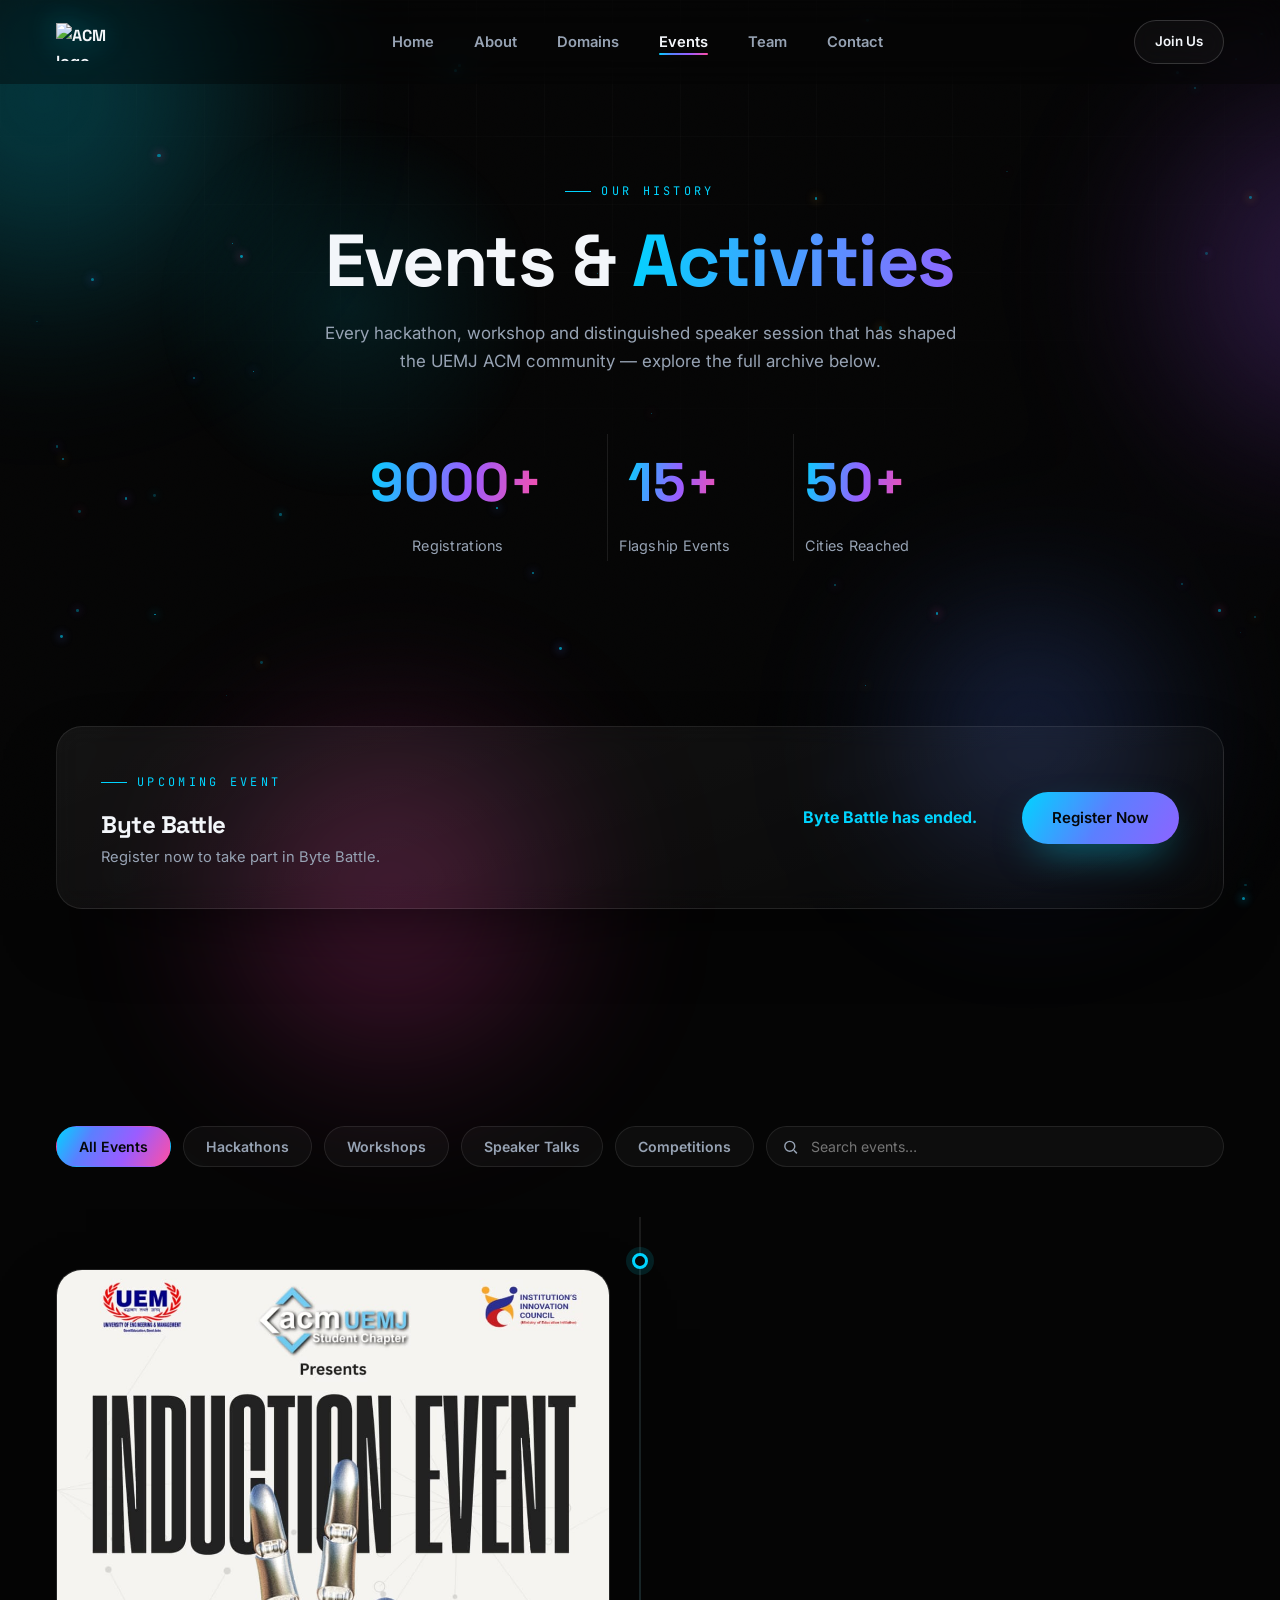
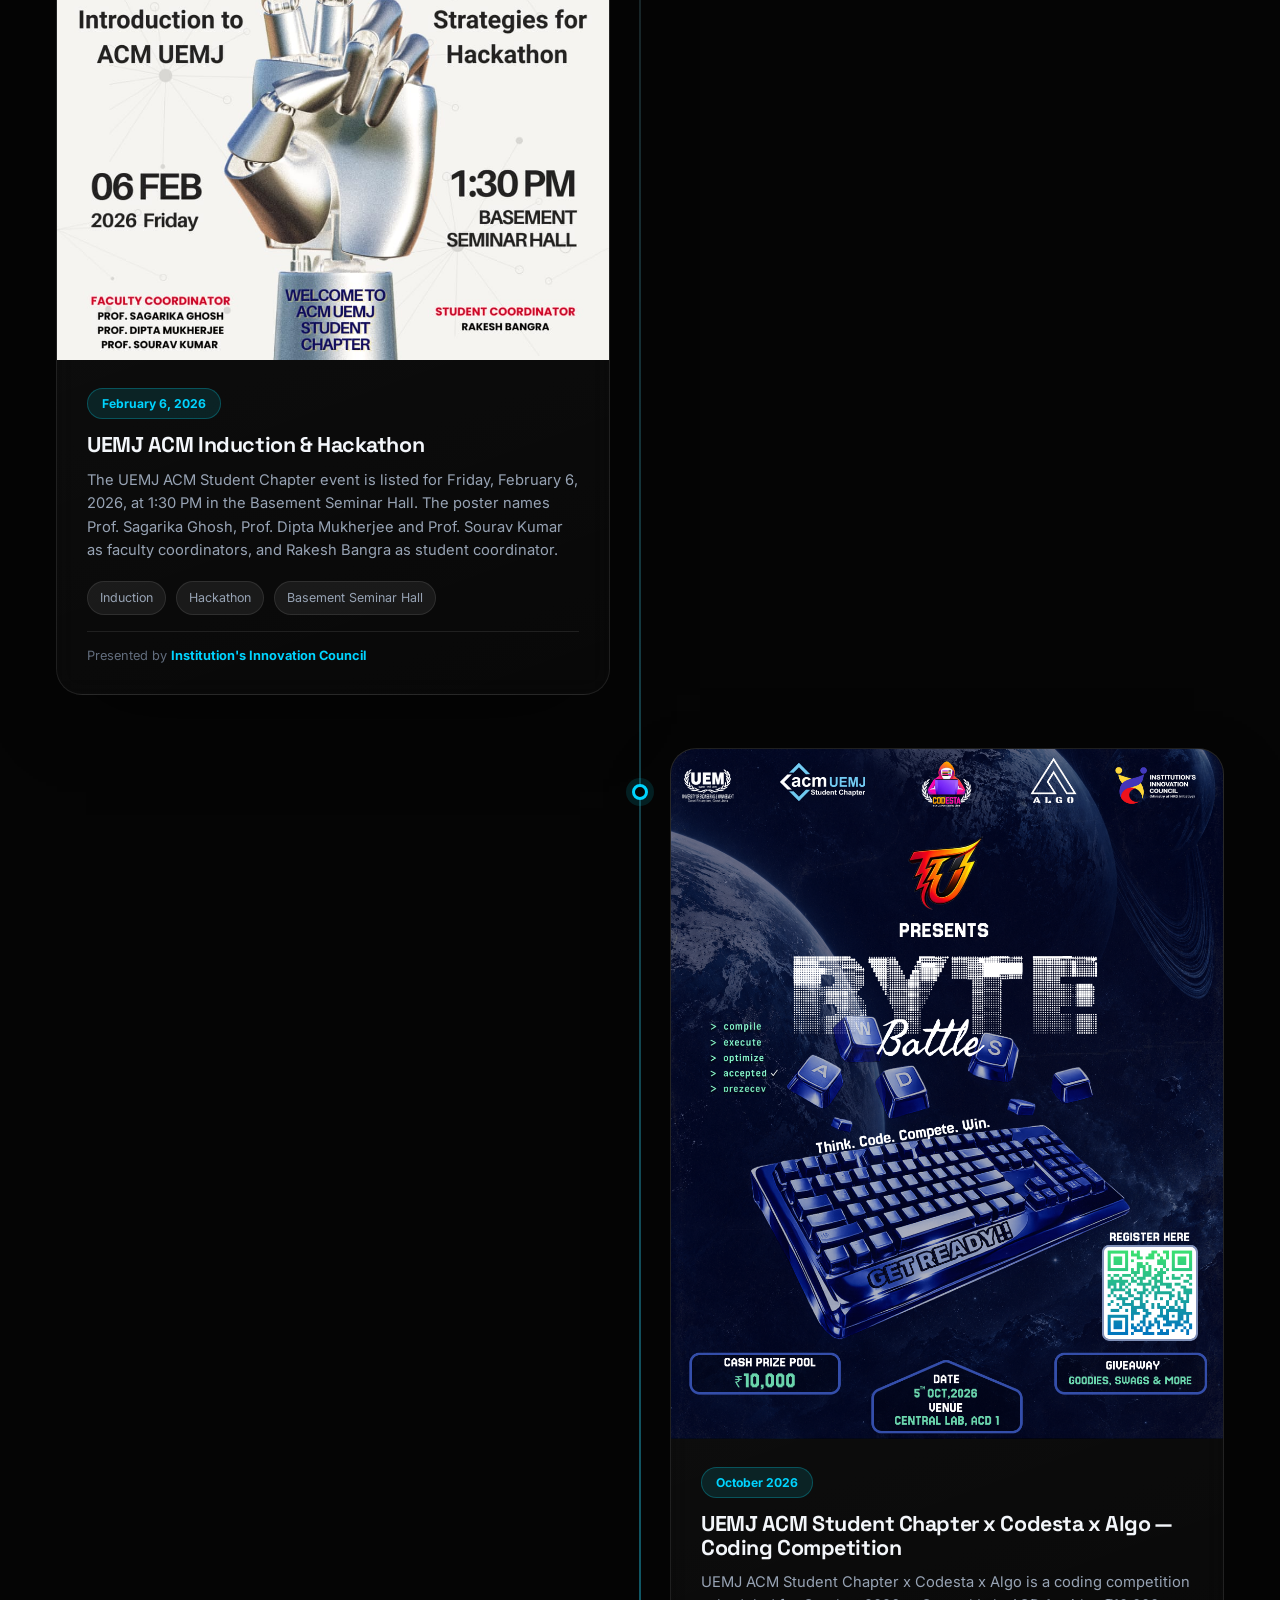
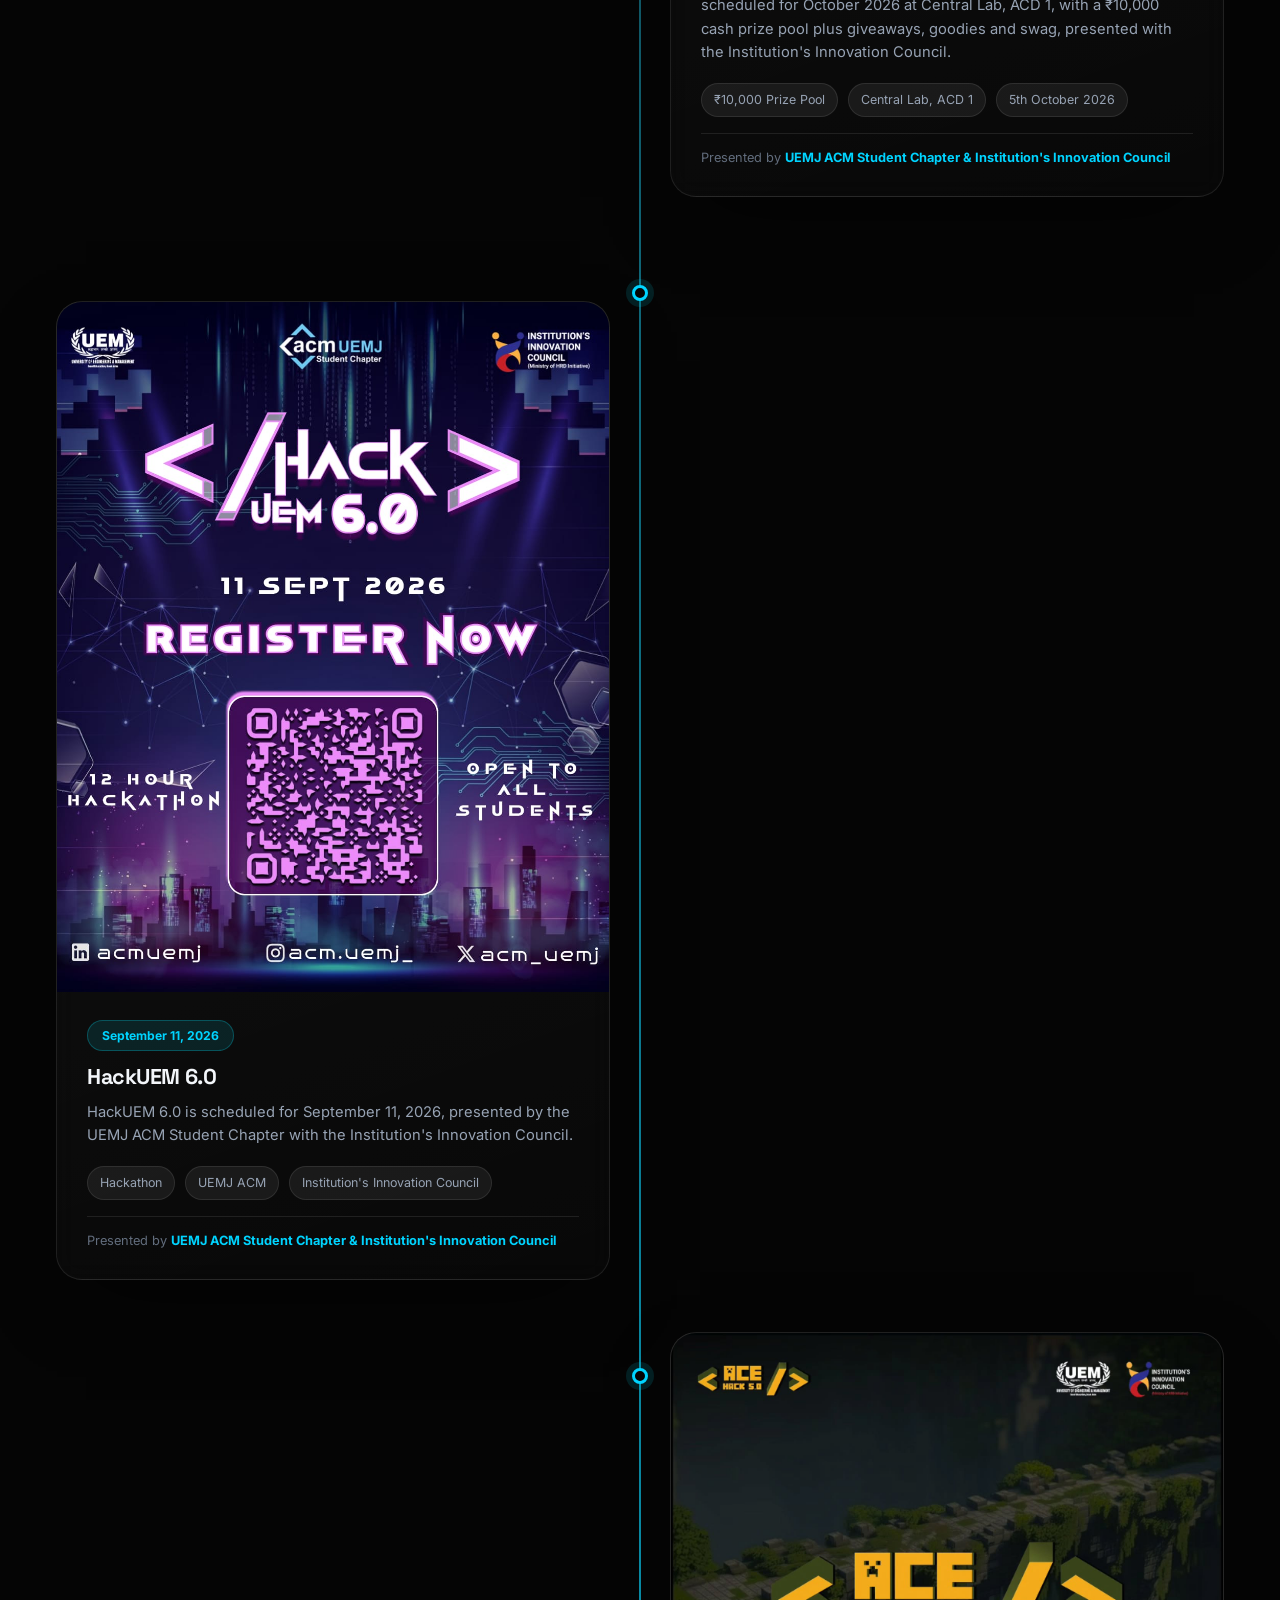
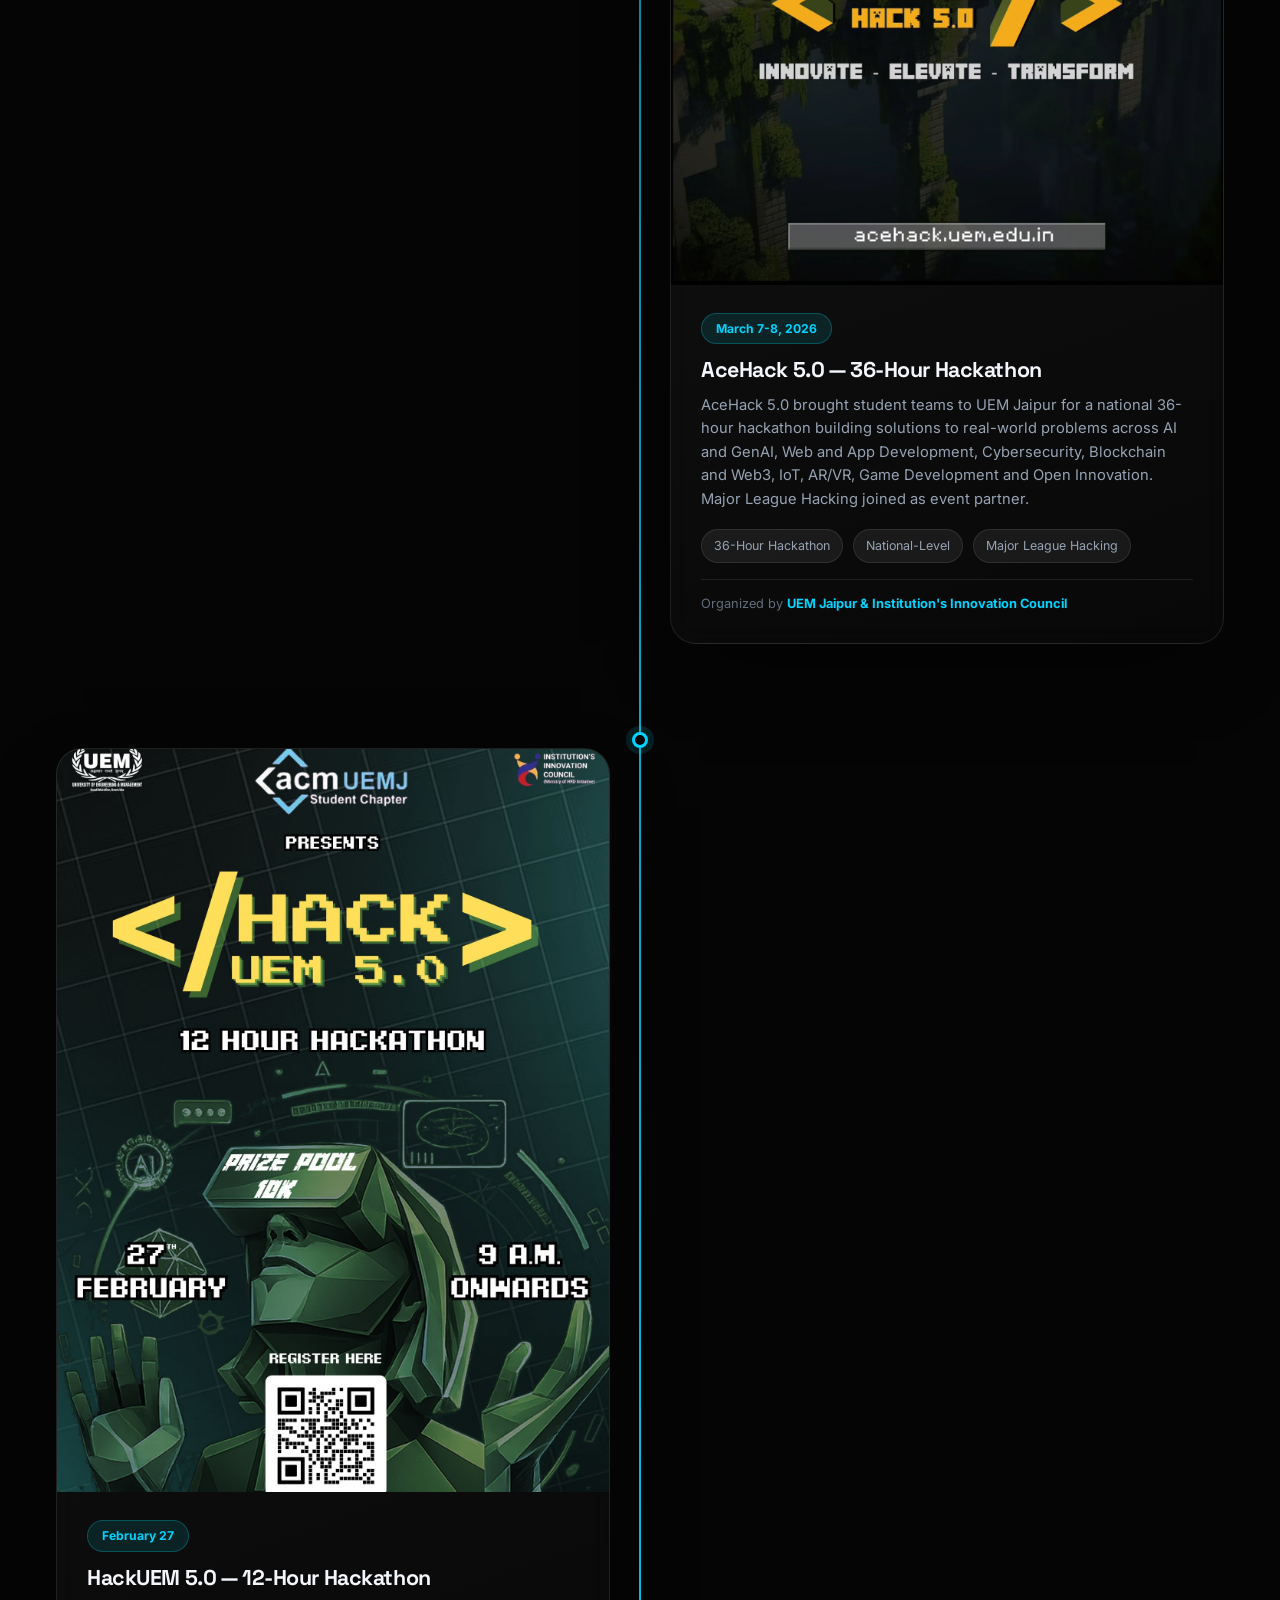
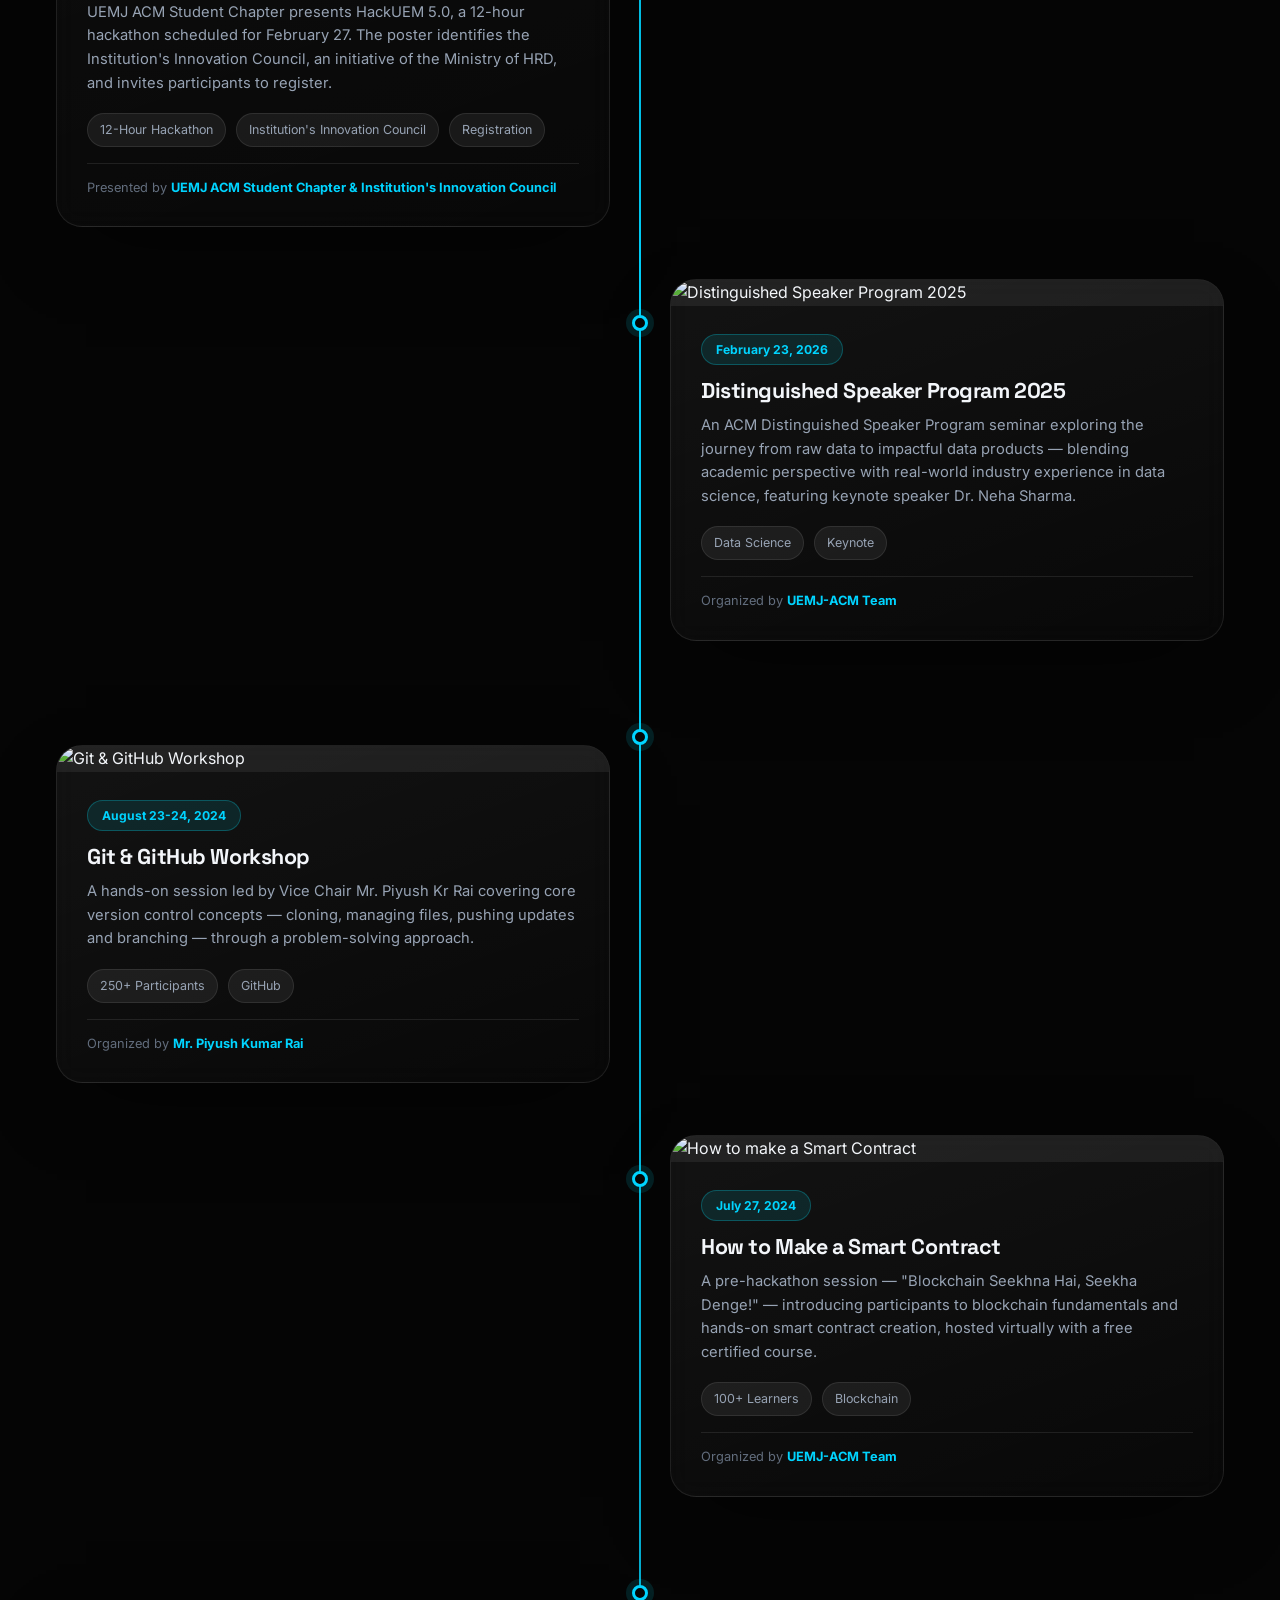
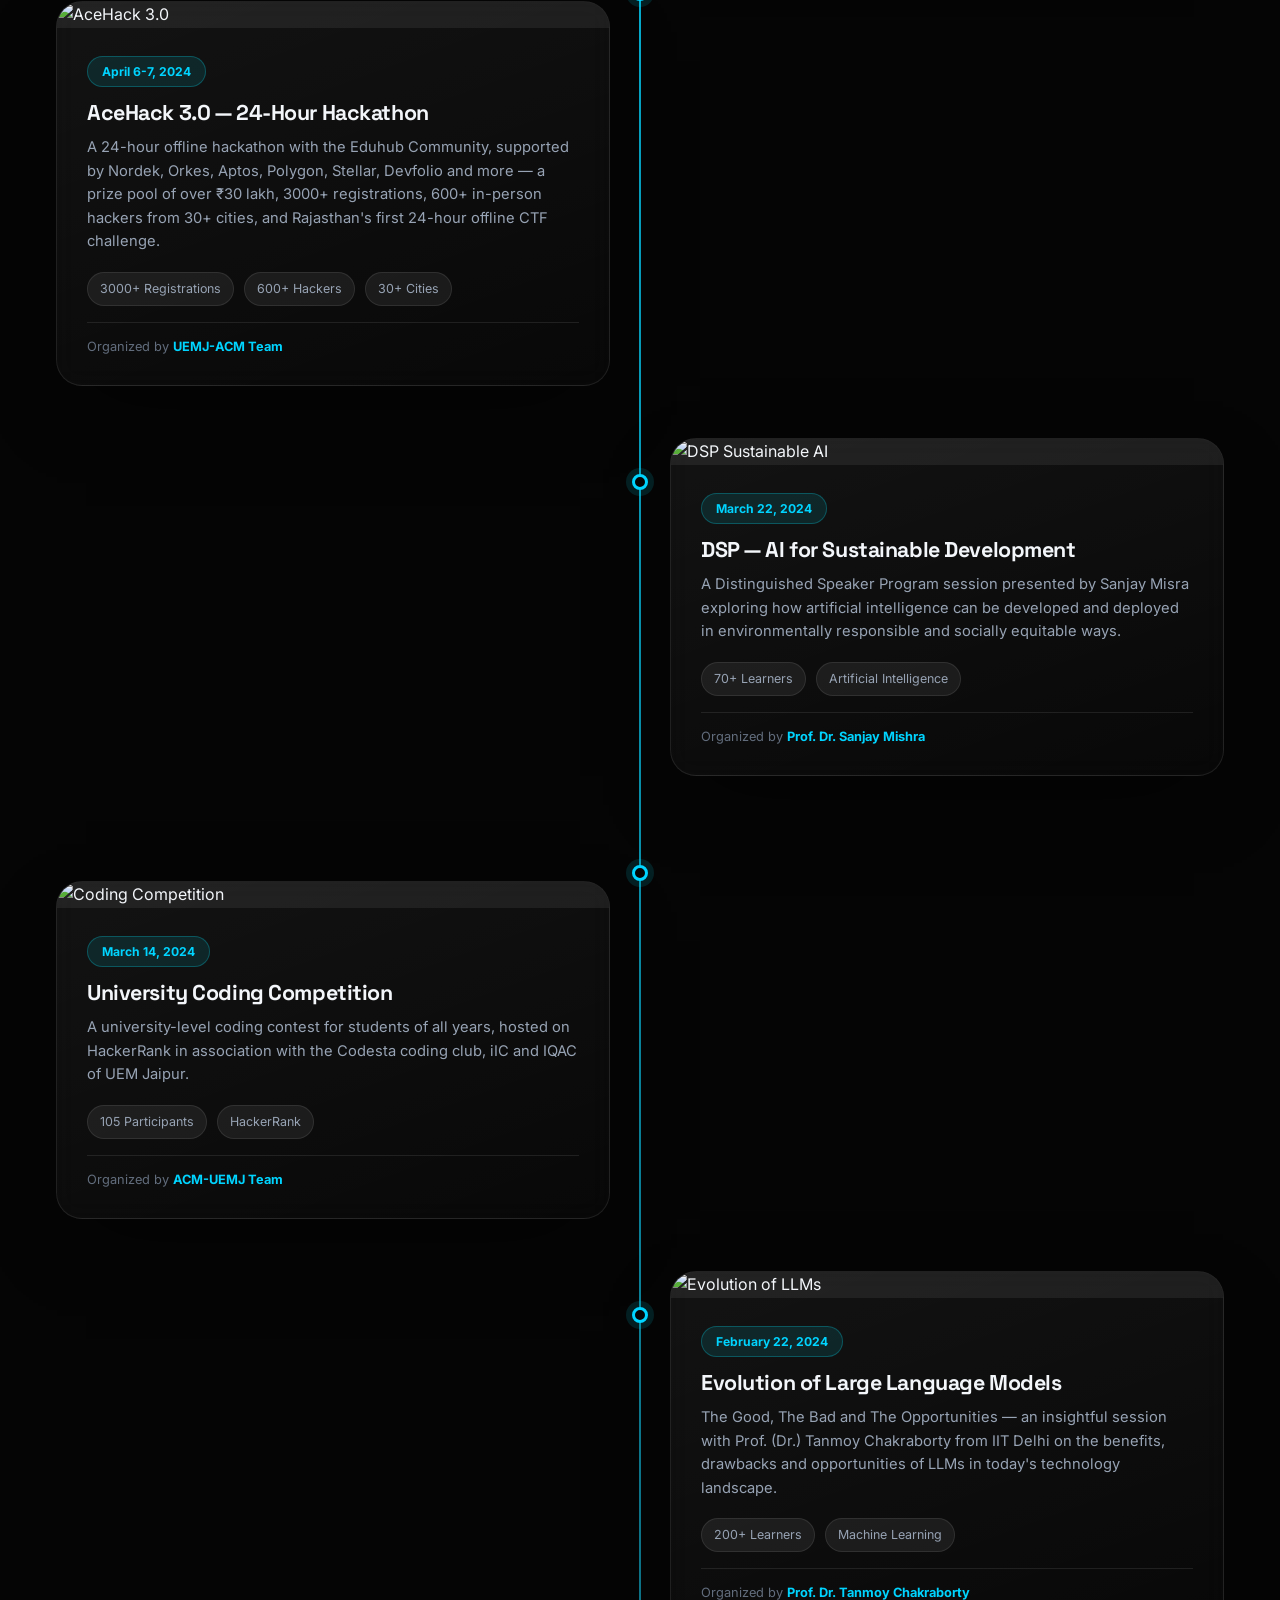
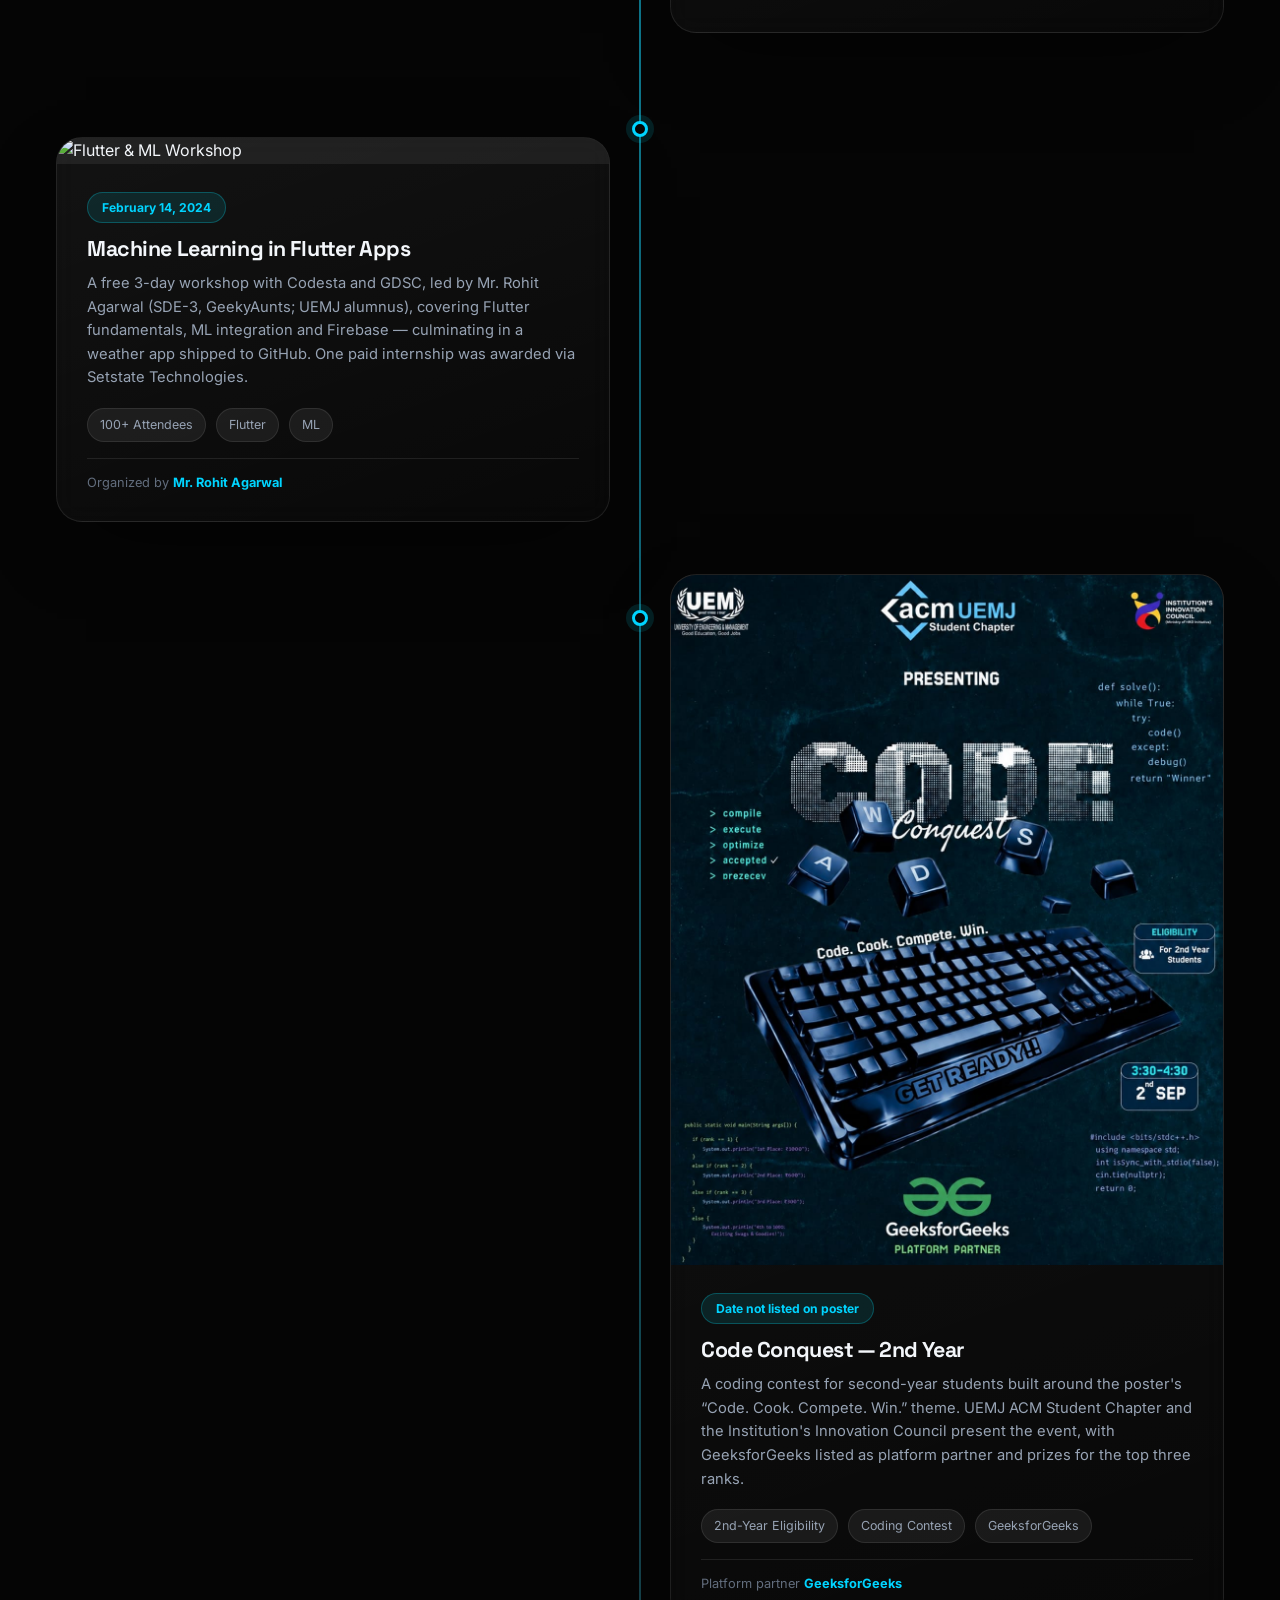
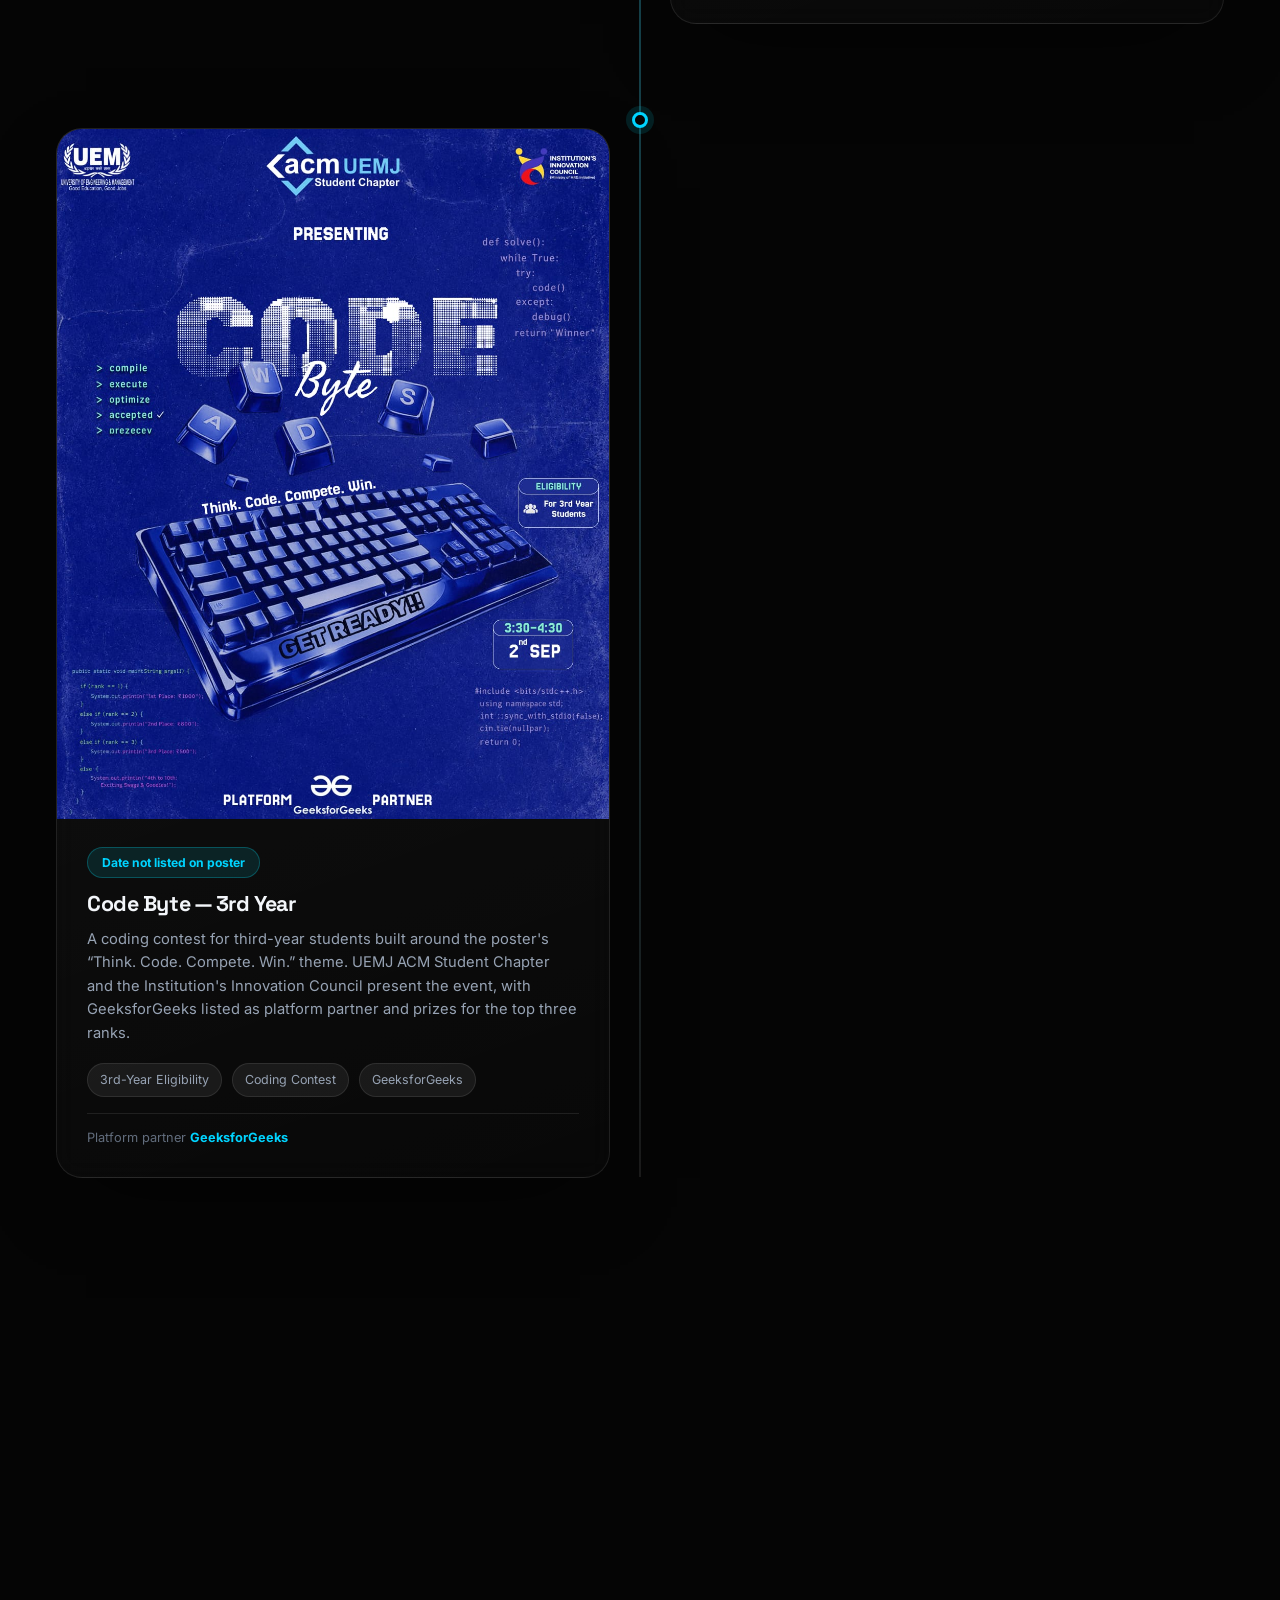
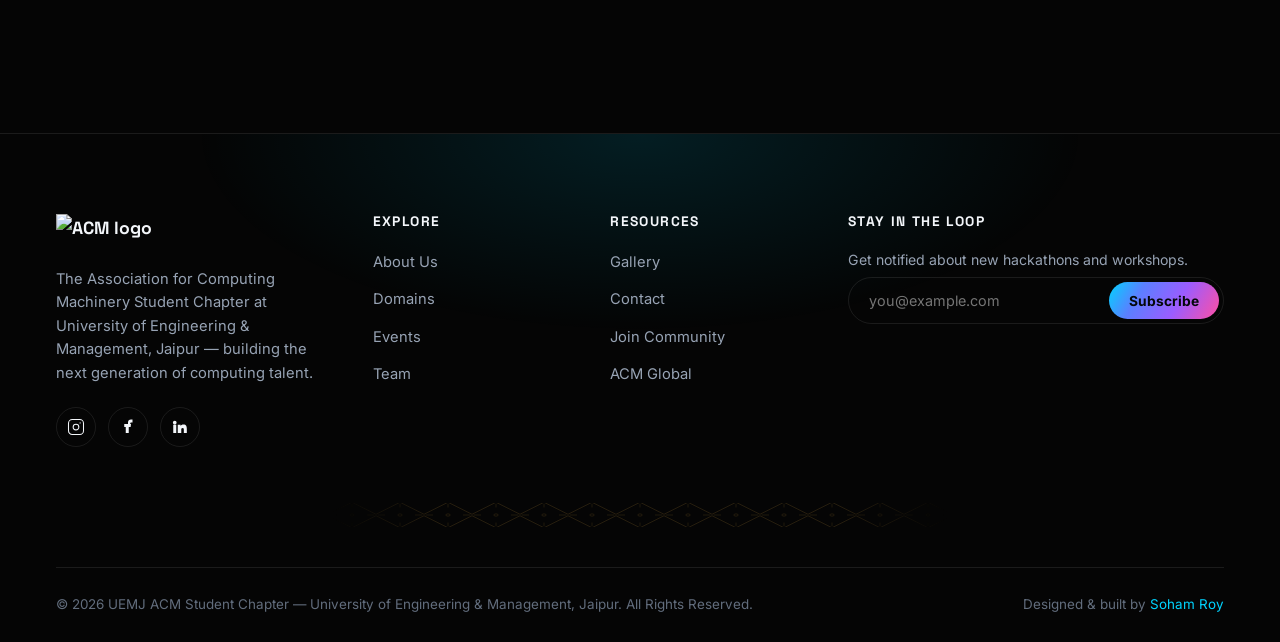
==== commit 6d6c400a: "Update ACM UEMJ website" ====
--- a/event.html
+++ b/event.html
@@ -32,7 +32,7 @@
     <g id="mandalaSpokes"></g>
     <circle class="mandala-core" cx="100" cy="100" r="10"/>
   </svg>
-  <div class="preloader-mark">UEMJ // ACM</div>
+  <img class="preloader-mark" src="https://lh3.googleusercontent.com/pw/AP1GczMqtVnANrXwNH5NF1n8HPxJHV6vAsbUQVhrAvGXErB4-_mVrqS5l7Zyg1VqTqAALv-cYanqVrnnYvgfSZWFuhFsFh-rHjtZQaKflTvgJbvnj6XMmpUP0nBPVIxc9YaEQDE1q4vt0by_F5J2oCBh-Uno=w472-h212-s-no-gm?authuser=0" alt="ACM logo" />
   <div class="preloader-percent" id="preloaderPercent">00%</div>
   <div class="preloader-tag">Loading timeline…</div>
 </div>
@@ -49,7 +49,7 @@
 <header class="site-nav" id="siteNav">
   <div class="container">
     <a href="index.html" class="nav-logo">
-      <img src="https://lh3.googleusercontent.com/pw/AP1GczMqtVnANrXwNH5NF1n8HPxJHV6vAsbUQVhrAvGXErB4-_mVrqS5l7Zyg1VqTqAALv-cYanqVrnnYvgfSZWFuhFsFh-rHjtZQaKflTvgJbvnj6XMmpUP0nBPVIxc9YaEQDE1q4vt0by_F5J2oCBh-Uno=w472-h212-s-no-gm?authuser=0" alt="UEMJ ACM logo" width="140" height="63" />
+      <img src="https://lh3.googleusercontent.com/pw/AP1GczMqtVnANrXwNH5NF1n8HPxJHV6vAsbUQVhrAvGXErB4-_mVrqS5l7Zyg1VqTqAALv-cYanqVrnnYvgfSZWFuhFsFh-rHjtZQaKflTvgJbvnj6XMmpUP0nBPVIxc9YaEQDE1q4vt0by_F5J2oCBh-Uno=w472-h212-s-no-gm?authuser=0" alt="ACM logo" width="140" height="63" />
     </a>
     <button class="nav-toggle" id="navToggle" aria-label="Toggle navigation menu" aria-expanded="false">
       <span></span><span></span><span></span>
@@ -84,21 +84,22 @@
     </div>
   </section>
 
-  <!-- ============================= SAVE THE DATE / COUNTDOWN ============================= -->
+  <!-- ============================= UPCOMING EVENT ============================= -->
   <section class="section-tight">
     <div class="container">
-      <div class="glass-card countdown-card reveal">
-        <div class="countdown-info">
-          <div class="eyebrow">Save the date</div>
-          <h3>Our next flagship announcement drops soon</h3>
-          <p>AceHack &amp; HackUEM return every year — set a reminder so you're first in line when registrations open.</p>
-        </div>
-        <div class="countdown-timer" id="countdown" data-target="2026-08-20T10:00:00+05:30">
-          <div class="countdown-unit"><div class="countdown-num" data-unit="d">00</div><div class="countdown-label">Days</div></div>
-          <div class="countdown-unit"><div class="countdown-num" data-unit="h">00</div><div class="countdown-label">Hours</div></div>
-          <div class="countdown-unit"><div class="countdown-num" data-unit="m">00</div><div class="countdown-label">Mins</div></div>
-          <div class="countdown-unit"><div class="countdown-num" data-unit="s">00</div><div class="countdown-label">Secs</div></div>
-        </div>
+      <div class="glass-card upcoming-event-card reveal">
+        <div class="upcoming-event-info">
+          <div class="eyebrow">Upcoming Event</div>
+          <h3>Byte Battle</h3>
+          <p>Register now to take part in Byte Battle.</p>
+        </div>
+        <div class="upcoming-event-countdown" id="byteBattleCountdown" data-target="2026-10-05T00:00:00+05:30" role="timer" aria-label="Countdown to Byte Battle on October 5">
+          <div class="upcoming-countdown-unit"><span class="upcoming-countdown-value" data-unit="d">00</span><span class="upcoming-countdown-label">Days</span></div>
+          <div class="upcoming-countdown-unit"><span class="upcoming-countdown-value" data-unit="h">00</span><span class="upcoming-countdown-label">Hours</span></div>
+          <div class="upcoming-countdown-unit"><span class="upcoming-countdown-value" data-unit="m">00</span><span class="upcoming-countdown-label">Mins</span></div>
+          <div class="upcoming-countdown-unit"><span class="upcoming-countdown-value" data-unit="s">00</span><span class="upcoming-countdown-label">Secs</span></div>
+        </div>
+        <a class="btn btn-primary" href="https://forms.gle/qUNnq1eggDbK82V1A">Register Now</a>
       </div>
     </div>
   </section>
@@ -120,6 +121,81 @@
 
       <div class="timeline">
 
+        <div class="tl-item" data-category="hackathon">
+          <div class="tl-empty"></div>
+          <div class="tl-dot"></div>
+          <article class="glass-card tl-card tilt">
+            <div class="tl-card-img"><img src="Assets/Induction%20Event%2026.jpg" alt="Induction Event 2026" loading="lazy" /></div>
+            <div class="tl-card-body">
+              <span class="tl-date">February 6, 2026</span>
+              <h3>UEMJ ACM Induction &amp; Hackathon</h3>
+              <p>The UEMJ ACM Student Chapter event is listed for Friday, February 6, 2026, at 1:30 PM in the Basement Seminar Hall. The poster names Prof. Sagarika Ghosh, Prof. Dipta Mukherjee and Prof. Sourav Kumar as faculty coordinators, and Rakesh Bangra as student coordinator.</p>
+              <div class="tl-tags"><span class="tl-tag">Induction</span><span class="tl-tag">Hackathon</span><span class="tl-tag">Basement Seminar Hall</span></div>
+              <div class="tl-organizer">Presented by <strong>Institution's Innovation Council</strong></div>
+            </div>
+          </article>
+        </div>
+
+        <div class="tl-item" data-category="competition">
+          <div class="tl-empty"></div>
+          <div class="tl-dot"></div>
+          <article class="glass-card tl-card tilt">
+            <div class="tl-card-img"><img src="Assets/CODESTA%20%20ALGO%20.png" alt="UEMJ ACM Student Chapter x Codesta x Algo" loading="lazy" /></div>
+            <div class="tl-card-body">
+              <span class="tl-date">October 2026</span>
+              <h3>UEMJ ACM Student Chapter x Codesta x Algo — Coding Competition</h3>
+              <p>UEMJ ACM Student Chapter x Codesta x Algo is a coding competition scheduled for October 2026 at Central Lab, ACD 1, with a ₹10,000 cash prize pool plus giveaways, goodies and swag, presented with the Institution's Innovation Council.</p>
+              <div class="tl-tags"><span class="tl-tag">₹10,000 Prize Pool</span><span class="tl-tag">Central Lab, ACD 1</span><span class="tl-tag">5th October 2026</span></div>
+              <div class="tl-organizer">Presented by <strong>UEMJ ACM Student Chapter &amp; Institution's Innovation Council</strong></div>
+            </div>
+          </article>
+        </div>
+
+        <div class="tl-item" data-category="hackathon">
+          <div class="tl-empty"></div>
+          <div class="tl-dot"></div>
+          <article class="glass-card tl-card tilt">
+            <div class="tl-card-img"><img src="Assets/Hack%20Uem%206.jpeg" alt="HackUEM 6.0" loading="lazy" /></div>
+            <div class="tl-card-body">
+              <span class="tl-date">September 11, 2026</span>
+              <h3>HackUEM 6.0</h3>
+              <p>HackUEM 6.0 is scheduled for September 11, 2026, presented by the UEMJ ACM Student Chapter with the Institution's Innovation Council.</p>
+              <div class="tl-tags"><span class="tl-tag">Hackathon</span><span class="tl-tag">UEMJ ACM</span><span class="tl-tag">Institution's Innovation Council</span></div>
+              <div class="tl-organizer">Presented by <strong>UEMJ ACM Student Chapter &amp; Institution's Innovation Council</strong></div>
+            </div>
+          </article>
+        </div>
+
+        <div class="tl-item" data-category="hackathon">
+          <div class="tl-empty"></div>
+          <div class="tl-dot"></div>
+          <article class="glass-card tl-card tilt">
+            <div class="tl-card-img"><img src="Assets/Acehack%205.0.jpg" alt="AceHack 5.0" loading="lazy" /></div>
+            <div class="tl-card-body">
+              <span class="tl-date">March 7-8, 2026</span>
+              <h3>AceHack 5.0 — 36-Hour Hackathon</h3>
+              <p>AceHack 5.0 brought student teams to UEM Jaipur for a national 36-hour hackathon building solutions to real-world problems across AI and GenAI, Web and App Development, Cybersecurity, Blockchain and Web3, IoT, AR/VR, Game Development and Open Innovation. Major League Hacking joined as event partner.</p>
+              <div class="tl-tags"><span class="tl-tag">36-Hour Hackathon</span><span class="tl-tag">National-Level</span><span class="tl-tag">Major League Hacking</span></div>
+              <div class="tl-organizer">Organized by <strong>UEM Jaipur &amp; Institution's Innovation Council</strong></div>
+            </div>
+          </article>
+        </div>
+
+        <div class="tl-item" data-category="hackathon">
+          <div class="tl-empty"></div>
+          <div class="tl-dot"></div>
+          <article class="glass-card tl-card tilt">
+            <div class="tl-card-img"><img src="Assets/Hack%20Uem%205.jpg" alt="HackUEM 5.0" loading="lazy" /></div>
+            <div class="tl-card-body">
+              <span class="tl-date">February 27</span>
+              <h3>HackUEM 5.0 — 12-Hour Hackathon</h3>
+              <p>UEMJ ACM Student Chapter presents HackUEM 5.0, a 12-hour hackathon scheduled for February 27. The poster identifies the Institution's Innovation Council, an initiative of the Ministry of HRD, and invites participants to register.</p>
+              <div class="tl-tags"><span class="tl-tag">12-Hour Hackathon</span><span class="tl-tag">Institution's Innovation Council</span><span class="tl-tag">Registration</span></div>
+              <div class="tl-organizer">Presented by <strong>UEMJ ACM Student Chapter &amp; Institution's Innovation Council</strong></div>
+            </div>
+          </article>
+        </div>
+
         <div class="tl-item" data-category="talk">
           <div class="tl-empty"></div>
           <div class="tl-dot"></div>
@@ -135,32 +211,107 @@
           </article>
         </div>
 
+        <div class="tl-item" data-category="workshop">
+          <div class="tl-empty"></div>
+          <div class="tl-dot"></div>
+          <article class="glass-card tl-card tilt">
+            <div class="tl-card-img"><img src="https://lh3.googleusercontent.com/pw/AP1GczMYXOn9BjR3OYaMYvxoggT-Enr6DPSsNWkZ0pI86vLacE4SvqeONpCbkRPZCg4tZzF42Un0fqZCBcSVNYMabB4Y9D-CQ9yfy_I3oleF7ciIBgUEyyylhxZeuNn1ORPzInKle0cZAbRVUgFyKQezMyI2=w1080-h540-s-no-gm?authuser=0" alt="Git & GitHub Workshop" loading="lazy" /></div>
+            <div class="tl-card-body">
+              <span class="tl-date">August 23-24, 2024</span>
+              <h3>Git &amp; GitHub Workshop</h3>
+              <p>A hands-on session led by Vice Chair Mr. Piyush Kr Rai covering core version control concepts — cloning, managing files, pushing updates and branching — through a problem-solving approach.</p>
+              <div class="tl-tags"><span class="tl-tag">250+ Participants</span><span class="tl-tag">GitHub</span></div>
+              <div class="tl-organizer">Organized by <strong>Mr. Piyush Kumar Rai</strong></div>
+            </div>
+          </article>
+        </div>
+
+        <div class="tl-item" data-category="workshop">
+          <div class="tl-empty"></div>
+          <div class="tl-dot"></div>
+          <article class="glass-card tl-card tilt">
+            <div class="tl-card-img"><img src="https://lh3.googleusercontent.com/pw/AP1GczNJmIO2OMFP7b6A0FhQW0qOsABu0yeSCvejZenas_wm2zJkCkILcf2cnJqXhASqAioPDXCqs0PGrXsEeLAYtzadBMoDI8MZitcP4txxltfVyEGg8TZGLdG7VoskZopvvqeJHCHewUis6NRUwEQ0CjHD=w1080-h540-s-no-gm?authuser=0" alt="How to make a Smart Contract" loading="lazy" /></div>
+            <div class="tl-card-body">
+              <span class="tl-date">July 27, 2024</span>
+              <h3>How to Make a Smart Contract</h3>
+              <p>A pre-hackathon session — "Blockchain Seekhna Hai, Seekha Denge!" — introducing participants to blockchain fundamentals and hands-on smart contract creation, hosted virtually with a free certified course.</p>
+              <div class="tl-tags"><span class="tl-tag">100+ Learners</span><span class="tl-tag">Blockchain</span></div>
+              <div class="tl-organizer">Organized by <strong>UEMJ-ACM Team</strong></div>
+            </div>
+          </article>
+        </div>
+
         <div class="tl-item" data-category="hackathon">
           <div class="tl-empty"></div>
           <div class="tl-dot"></div>
           <article class="glass-card tl-card tilt">
-            <div class="tl-card-img"><img src="Assets/Hack%20Uem%205.jpg" alt="HackUEM 5.0" loading="lazy" /></div>
-            <div class="tl-card-body">
-              <span class="tl-date">February 27</span>
-              <h3>HackUEM 5.0 — 12-Hour Hackathon</h3>
-              <p>UEMJ ACM Student Chapter presents HackUEM 5.0, a 12-hour hackathon scheduled for February 27. The poster identifies the Institution's Innovation Council, an initiative of the Ministry of HRD, and invites participants to register.</p>
-              <div class="tl-tags"><span class="tl-tag">12-Hour Hackathon</span><span class="tl-tag">Institution's Innovation Council</span><span class="tl-tag">Registration</span></div>
-              <div class="tl-organizer">Presented by <strong>UEMJ ACM Student Chapter &amp; Institution's Innovation Council</strong></div>
-            </div>
-          </article>
-        </div>
-
-        <div class="tl-item" data-category="hackathon">
-          <div class="tl-empty"></div>
-          <div class="tl-dot"></div>
-          <article class="glass-card tl-card tilt">
-            <div class="tl-card-img"><img src="Assets/Induction%20Event%2026.jpg" alt="Induction Event 2026" loading="lazy" /></div>
-            <div class="tl-card-body">
-              <span class="tl-date">February 6, 2026</span>
-              <h3>UEMJ ACM Induction &amp; Hackathon</h3>
-              <p>The UEMJ ACM Student Chapter event is listed for Friday, February 6, 2026, at 1:30 PM in the Basement Seminar Hall. The poster names Prof. Sagarika Ghosh, Prof. Dipta Mukherjee and Prof. Sourav Kumar as faculty coordinators, and Rakesh Bangra as student coordinator.</p>
-              <div class="tl-tags"><span class="tl-tag">Induction</span><span class="tl-tag">Hackathon</span><span class="tl-tag">Basement Seminar Hall</span></div>
-              <div class="tl-organizer">Presented by <strong>Institution's Innovation Council</strong></div>
+            <div class="tl-card-img"><img src="https://lh3.googleusercontent.com/pw/AP1GczPvJtgLhWHjOZzepYzRa005PturZbT5xdhLDP7nYBbUSkgDzMFvrNxmpI0UrCOfPdGXpbjnbSV0cTgjDxJKCM1-aNCtUxd_K14bqDxXBMq7bbfXpbnZrXpwO-RXHkq2b95C7AQ4cSep45OkQOPHUe4l=w1878-h915-s-no-gm?authuser=0" alt="AceHack 3.0" loading="lazy" /></div>
+            <div class="tl-card-body">
+              <span class="tl-date">April 6-7, 2024</span>
+              <h3>AceHack 3.0 — 24-Hour Hackathon</h3>
+              <p>A 24-hour offline hackathon with the Eduhub Community, supported by Nordek, Orkes, Aptos, Polygon, Stellar, Devfolio and more — a prize pool of over ₹30 lakh, 3000+ registrations, 600+ in-person hackers from 30+ cities, and Rajasthan's first 24-hour offline CTF challenge.</p>
+              <div class="tl-tags"><span class="tl-tag">3000+ Registrations</span><span class="tl-tag">600+ Hackers</span><span class="tl-tag">30+ Cities</span></div>
+              <div class="tl-organizer">Organized by <strong>UEMJ-ACM Team</strong></div>
+            </div>
+          </article>
+        </div>
+
+        <div class="tl-item" data-category="talk">
+          <div class="tl-empty"></div>
+          <div class="tl-dot"></div>
+          <article class="glass-card tl-card tilt">
+            <div class="tl-card-img"><img src="https://lh3.googleusercontent.com/pw/AP1GczPVx1_idC5_yKuYVOi7mDUNwzOJExvrCOQw89MRynszEECLVSRVdRCP0GXcm2J4G0U9YCRAewsAQPSJbvhOvE7zFJlkcw2jwXz6SCzjYi-8My2JvBw9C5VIUiY4v13KLLQLQ8L7p2Ja8Tms7IKQEr0g=w915-h915-s-no-gm?authuser=0" alt="DSP Sustainable AI" loading="lazy" /></div>
+            <div class="tl-card-body">
+              <span class="tl-date">March 22, 2024</span>
+              <h3>DSP — AI for Sustainable Development</h3>
+              <p>A Distinguished Speaker Program session presented by Sanjay Misra exploring how artificial intelligence can be developed and deployed in environmentally responsible and socially equitable ways.</p>
+              <div class="tl-tags"><span class="tl-tag">70+ Learners</span><span class="tl-tag">Artificial Intelligence</span></div>
+              <div class="tl-organizer">Organized by <strong>Prof. Dr. Sanjay Mishra</strong></div>
+            </div>
+          </article>
+        </div>
+
+        <div class="tl-item" data-category="competition">
+          <div class="tl-empty"></div>
+          <div class="tl-dot"></div>
+          <article class="glass-card tl-card tilt">
+            <div class="tl-card-img"><img src="https://lh3.googleusercontent.com/pw/AP1GczNPER2Qd5REHNb0xJmtrlYpgUTKMBUd2_RxdylIz1GPO2zt0YSFXWzkgefit_8hjDhBgfHHxieeYOAPECOUweSWkDNNvQaJBlIhHMX2skPbrHSgBeRo3UUY27RTchrJexkkKGc_KL-9sBz-yFFhSvxu=w734-h560-s-no-gm?authuser=0" alt="Coding Competition" loading="lazy" /></div>
+            <div class="tl-card-body">
+              <span class="tl-date">March 14, 2024</span>
+              <h3>University Coding Competition</h3>
+              <p>A university-level coding contest for students of all years, hosted on HackerRank in association with the Codesta coding club, iIC and IQAC of UEM Jaipur.</p>
+              <div class="tl-tags"><span class="tl-tag">105 Participants</span><span class="tl-tag">HackerRank</span></div>
+              <div class="tl-organizer">Organized by <strong>ACM-UEMJ Team</strong></div>
+            </div>
+          </article>
+        </div>
+
+        <div class="tl-item" data-category="talk">
+          <div class="tl-empty"></div>
+          <div class="tl-dot"></div>
+          <article class="glass-card tl-card tilt">
+            <div class="tl-card-img"><img src="https://lh3.googleusercontent.com/pw/AP1GczMdhqWBkRTL2yubbcbPcY2K9OEW0En12wzkjb5lyiEr8sPUjmgdvEkoNAke75fCij2ADvXplYGWGhWKw4pPefTgWCRacgVyIYJw19sN_KZ_OOAQxyM3uXXLzxD3MmWCHNCp49LBUJxLsSE1vlV46Wzy=w938-h915-s-no-gm?authuser=0" alt="Evolution of LLMs" loading="lazy" /></div>
+            <div class="tl-card-body">
+              <span class="tl-date">February 22, 2024</span>
+              <h3>Evolution of Large Language Models</h3>
+              <p>The Good, The Bad and The Opportunities — an insightful session with Prof. (Dr.) Tanmoy Chakraborty from IIT Delhi on the benefits, drawbacks and opportunities of LLMs in today's technology landscape.</p>
+              <div class="tl-tags"><span class="tl-tag">200+ Learners</span><span class="tl-tag">Machine Learning</span></div>
+              <div class="tl-organizer">Organized by <strong>Prof. Dr. Tanmoy Chakraborty</strong></div>
+            </div>
+          </article>
+        </div>
+
+        <div class="tl-item" data-category="workshop">
+          <div class="tl-empty"></div>
+          <div class="tl-dot"></div>
+          <article class="glass-card tl-card tilt">
+            <div class="tl-card-img"><img src="https://lh3.googleusercontent.com/pw/AP1GczN5spqBU-fhItaH8kEMUo0xPHHo7wayQv1GfvW9O3HN2LzWxdev0aVdgpIWh4I_6ogp4CkdArAT5WwrvISoFaTchiy031LoYd5sORhcsuQt7FlvWQowBRFi9rdK_RsAEcmVmYmXoSXsZWhppq2XDyUQ=w904-h904-s-no-gm?authuser=0" alt="Flutter & ML Workshop" loading="lazy" /></div>
+            <div class="tl-card-body">
+              <span class="tl-date">February 14, 2024</span>
+              <h3>Machine Learning in Flutter Apps</h3>
+              <p>A free 3-day workshop with Codesta and GDSC, led by Mr. Rohit Agarwal (SDE-3, GeekyAunts; UEMJ alumnus), covering Flutter fundamentals, ML integration and Firebase — culminating in a weather app shipped to GitHub. One paid internship was awarded via Setstate Technologies.</p>
+              <div class="tl-tags"><span class="tl-tag">100+ Attendees</span><span class="tl-tag">Flutter</span><span class="tl-tag">ML</span></div>
+              <div class="tl-organizer">Organized by <strong>Mr. Rohit Agarwal</strong></div>
             </div>
           </article>
         </div>
@@ -191,156 +342,6 @@
               <p>A coding contest for third-year students built around the poster's “Think. Code. Compete. Win.” theme. UEMJ ACM Student Chapter and the Institution's Innovation Council present the event, with GeeksforGeeks listed as platform partner and prizes for the top three ranks.</p>
               <div class="tl-tags"><span class="tl-tag">3rd-Year Eligibility</span><span class="tl-tag">Coding Contest</span><span class="tl-tag">GeeksforGeeks</span></div>
               <div class="tl-organizer">Platform partner <strong>GeeksforGeeks</strong></div>
-            </div>
-          </article>
-        </div>
-
-        <div class="tl-item" data-category="hackathon">
-          <div class="tl-empty"></div>
-          <div class="tl-dot"></div>
-          <article class="glass-card tl-card tilt">
-            <div class="tl-card-img"><img src="Assets/Hack%20Uem%206.jpeg" alt="HackUEM 6.0" loading="lazy" /></div>
-            <div class="tl-card-body">
-              <span class="tl-date">September 11, 2026</span>
-              <h3>HackUEM 6.0</h3>
-              <p>HackUEM 6.0 is scheduled for September 11, 2026, presented by the UEMJ ACM Student Chapter with the Institution's Innovation Council.</p>
-              <div class="tl-tags"><span class="tl-tag">Hackathon</span><span class="tl-tag">UEMJ ACM</span><span class="tl-tag">Institution's Innovation Council</span></div>
-              <div class="tl-organizer">Presented by <strong>UEMJ ACM Student Chapter &amp; Institution's Innovation Council</strong></div>
-            </div>
-          </article>
-        </div>
-
-        <div class="tl-item" data-category="competition">
-          <div class="tl-empty"></div>
-          <div class="tl-dot"></div>
-          <article class="glass-card tl-card tilt">
-            <div class="tl-card-img"><img src="Assets/CODESTA%20%20ALGO%20.png" alt="CODESTA x ALGO" loading="lazy" /></div>
-            <div class="tl-card-body">
-              <span class="tl-date">October 2026</span>
-              <h3>CODESTA x ALGO — Coding Competition</h3>
-              <p>CODESTA x ALGO is a coding competition scheduled for October 2026 at Central Lab, ACD 1, with a ₹20,000 cash prize pool plus giveaways, goodies and swag, presented with the Institution's Innovation Council.</p>
-              <div class="tl-tags"><span class="tl-tag">₹20,000 Prize Pool</span><span class="tl-tag">Central Lab, ACD 1</span><span class="tl-tag">October 2026</span></div>
-              <div class="tl-organizer">Presented by <strong>UEMJ ACM Student Chapter &amp; Institution's Innovation Council</strong></div>
-            </div>
-          </article>
-        </div>
-
-        <div class="tl-item" data-category="workshop">
-          <div class="tl-empty"></div>
-          <div class="tl-dot"></div>
-          <article class="glass-card tl-card tilt">
-            <div class="tl-card-img"><img src="https://lh3.googleusercontent.com/pw/AP1GczMYXOn9BjR3OYaMYvxoggT-Enr6DPSsNWkZ0pI86vLacE4SvqeONpCbkRPZCg4tZzF42Un0fqZCBcSVNYMabB4Y9D-CQ9yfy_I3oleF7ciIBgUEyyylhxZeuNn1ORPzInKle0cZAbRVUgFyKQezMyI2=w1080-h540-s-no-gm?authuser=0" alt="Git & GitHub Workshop" loading="lazy" /></div>
-            <div class="tl-card-body">
-              <span class="tl-date">August 23-24, 2024</span>
-              <h3>Git &amp; GitHub Workshop</h3>
-              <p>A hands-on session led by Vice Chair Mr. Piyush Kr Rai covering core version control concepts — cloning, managing files, pushing updates and branching — through a problem-solving approach.</p>
-              <div class="tl-tags"><span class="tl-tag">250+ Participants</span><span class="tl-tag">GitHub</span></div>
-              <div class="tl-organizer">Organized by <strong>Mr. Piyush Kumar Rai</strong></div>
-            </div>
-          </article>
-        </div>
-
-        <div class="tl-item" data-category="hackathon">
-          <div class="tl-empty"></div>
-          <div class="tl-dot"></div>
-          <article class="glass-card tl-card tilt">
-            <div class="tl-card-img"><img src="Assets/Acehack%205.0.jpg" alt="AceHack 5.0" loading="lazy" /></div>
-            <div class="tl-card-body">
-              <span class="tl-date">March 7-8, 2026</span>
-              <h3>AceHack 5.0 — 36-Hour Hackathon</h3>
-              <p>AceHack 5.0 brought student teams to UEM Jaipur for a national 36-hour hackathon building solutions to real-world problems across AI and GenAI, Web and App Development, Cybersecurity, Blockchain and Web3, IoT, AR/VR, Game Development and Open Innovation. Major League Hacking joined as event partner.</p>
-              <div class="tl-tags"><span class="tl-tag">36-Hour Hackathon</span><span class="tl-tag">National-Level</span><span class="tl-tag">Major League Hacking</span></div>
-              <div class="tl-organizer">Organized by <strong>UEM Jaipur &amp; Institution's Innovation Council</strong></div>
-            </div>
-          </article>
-        </div>
-
-        <div class="tl-item" data-category="workshop">
-          <div class="tl-empty"></div>
-          <div class="tl-dot"></div>
-          <article class="glass-card tl-card tilt">
-            <div class="tl-card-img"><img src="https://lh3.googleusercontent.com/pw/AP1GczNJmIO2OMFP7b6A0FhQW0qOsABu0yeSCvejZenas_wm2zJkCkILcf2cnJqXhASqAioPDXCqs0PGrXsEeLAYtzadBMoDI8MZitcP4txxltfVyEGg8TZGLdG7VoskZopvvqeJHCHewUis6NRUwEQ0CjHD=w1080-h540-s-no-gm?authuser=0" alt="How to make a Smart Contract" loading="lazy" /></div>
-            <div class="tl-card-body">
-              <span class="tl-date">July 27, 2024</span>
-              <h3>How to Make a Smart Contract</h3>
-              <p>A pre-hackathon session — "Blockchain Seekhna Hai, Seekha Denge!" — introducing participants to blockchain fundamentals and hands-on smart contract creation, hosted virtually with a free certified course.</p>
-              <div class="tl-tags"><span class="tl-tag">100+ Learners</span><span class="tl-tag">Blockchain</span></div>
-              <div class="tl-organizer">Organized by <strong>UEMJ-ACM Team</strong></div>
-            </div>
-          </article>
-        </div>
-
-        <div class="tl-item" data-category="hackathon">
-          <div class="tl-empty"></div>
-          <div class="tl-dot"></div>
-          <article class="glass-card tl-card tilt">
-            <div class="tl-card-img"><img src="https://lh3.googleusercontent.com/pw/AP1GczPvJtgLhWHjOZzepYzRa005PturZbT5xdhLDP7nYBbUSkgDzMFvrNxmpI0UrCOfPdGXpbjnbSV0cTgjDxJKCM1-aNCtUxd_K14bqDxXBMq7bbfXpbnZrXpwO-RXHkq2b95C7AQ4cSep45OkQOPHUe4l=w1878-h915-s-no-gm?authuser=0" alt="AceHack 3.0" loading="lazy" /></div>
-            <div class="tl-card-body">
-              <span class="tl-date">April 6-7, 2024</span>
-              <h3>AceHack 3.0 — 24-Hour Hackathon</h3>
-              <p>A 24-hour offline hackathon with the Eduhub Community, supported by Nordek, Orkes, Aptos, Polygon, Stellar, Devfolio and more — a prize pool of over ₹30 lakh, 3000+ registrations, 600+ in-person hackers from 30+ cities, and Rajasthan's first 24-hour offline CTF challenge.</p>
-              <div class="tl-tags"><span class="tl-tag">3000+ Registrations</span><span class="tl-tag">600+ Hackers</span><span class="tl-tag">30+ Cities</span></div>
-              <div class="tl-organizer">Organized by <strong>UEMJ-ACM Team</strong></div>
-            </div>
-          </article>
-        </div>
-
-        <div class="tl-item" data-category="talk">
-          <div class="tl-empty"></div>
-          <div class="tl-dot"></div>
-          <article class="glass-card tl-card tilt">
-            <div class="tl-card-img"><img src="https://lh3.googleusercontent.com/pw/AP1GczMdhqWBkRTL2yubbcbPcY2K9OEW0En12wzkjb5lyiEr8sPUjmgdvEkoNAke75fCij2ADvXplYGWGhWKw4pPefTgWCRacgVyIYJw19sN_KZ_OOAQxyM3uXXLzxD3MmWCHNCp49LBUJxLsSE1vlV46Wzy=w938-h915-s-no-gm?authuser=0" alt="Evolution of LLMs" loading="lazy" /></div>
-            <div class="tl-card-body">
-              <span class="tl-date">February 22, 2024</span>
-              <h3>Evolution of Large Language Models</h3>
-              <p>The Good, The Bad and The Opportunities — an insightful session with Prof. (Dr.) Tanmoy Chakraborty from IIT Delhi on the benefits, drawbacks and opportunities of LLMs in today's technology landscape.</p>
-              <div class="tl-tags"><span class="tl-tag">200+ Learners</span><span class="tl-tag">Machine Learning</span></div>
-              <div class="tl-organizer">Organized by <strong>Prof. Dr. Tanmoy Chakraborty</strong></div>
-            </div>
-          </article>
-        </div>
-
-        <div class="tl-item" data-category="talk">
-          <div class="tl-empty"></div>
-          <div class="tl-dot"></div>
-          <article class="glass-card tl-card tilt">
-            <div class="tl-card-img"><img src="https://lh3.googleusercontent.com/pw/AP1GczPVx1_idC5_yKuYVOi7mDUNwzOJExvrCOQw89MRynszEECLVSRVdRCP0GXcm2J4G0U9YCRAewsAQPSJbvhOvE7zFJlkcw2jwXz6SCzjYi-8My2JvBw9C5VIUiY4v13KLLQLQ8L7p2Ja8Tms7IKQEr0g=w915-h915-s-no-gm?authuser=0" alt="DSP Sustainable AI" loading="lazy" /></div>
-            <div class="tl-card-body">
-              <span class="tl-date">March 22, 2024</span>
-              <h3>DSP — AI for Sustainable Development</h3>
-              <p>A Distinguished Speaker Program session presented by Sanjay Misra exploring how artificial intelligence can be developed and deployed in environmentally responsible and socially equitable ways.</p>
-              <div class="tl-tags"><span class="tl-tag">70+ Learners</span><span class="tl-tag">Artificial Intelligence</span></div>
-              <div class="tl-organizer">Organized by <strong>Prof. Dr. Sanjay Mishra</strong></div>
-            </div>
-          </article>
-        </div>
-
-        <div class="tl-item" data-category="workshop">
-          <div class="tl-empty"></div>
-          <div class="tl-dot"></div>
-          <article class="glass-card tl-card tilt">
-            <div class="tl-card-img"><img src="https://lh3.googleusercontent.com/pw/AP1GczN5spqBU-fhItaH8kEMUo0xPHHo7wayQv1GfvW9O3HN2LzWxdev0aVdgpIWh4I_6ogp4CkdArAT5WwrvISoFaTchiy031LoYd5sORhcsuQt7FlvWQowBRFi9rdK_RsAEcmVmYmXoSXsZWhppq2XDyUQ=w904-h904-s-no-gm?authuser=0" alt="Flutter & ML Workshop" loading="lazy" /></div>
-            <div class="tl-card-body">
-              <span class="tl-date">February 14, 2024</span>
-              <h3>Machine Learning in Flutter Apps</h3>
-              <p>A free 3-day workshop with Codesta and GDSC, led by Mr. Rohit Agarwal (SDE-3, GeekyAunts; UEMJ alumnus), covering Flutter fundamentals, ML integration and Firebase — culminating in a weather app shipped to GitHub. One paid internship was awarded via Setstate Technologies.</p>
-              <div class="tl-tags"><span class="tl-tag">100+ Attendees</span><span class="tl-tag">Flutter</span><span class="tl-tag">ML</span></div>
-              <div class="tl-organizer">Organized by <strong>Mr. Rohit Agarwal</strong></div>
-            </div>
-          </article>
-        </div>
-
-        <div class="tl-item" data-category="competition">
-          <div class="tl-empty"></div>
-          <div class="tl-dot"></div>
-          <article class="glass-card tl-card tilt">
-            <div class="tl-card-img"><img src="https://lh3.googleusercontent.com/pw/AP1GczNPER2Qd5REHNb0xJmtrlYpgUTKMBUd2_RxdylIz1GPO2zt0YSFXWzkgefit_8hjDhBgfHHxieeYOAPECOUweSWkDNNvQaJBlIhHMX2skPbrHSgBeRo3UUY27RTchrJexkkKGc_KL-9sBz-yFFhSvxu=w734-h560-s-no-gm?authuser=0" alt="Coding Competition" loading="lazy" /></div>
-            <div class="tl-card-body">
-              <span class="tl-date">March 14, 2024</span>
-              <h3>University Coding Competition</h3>
-              <p>A university-level coding contest for students of all years, hosted on HackerRank in association with the Codesta coding club, iIC and IQAC of UEM Jaipur.</p>
-              <div class="tl-tags"><span class="tl-tag">105 Participants</span><span class="tl-tag">HackerRank</span></div>
-              <div class="tl-organizer">Organized by <strong>ACM-UEMJ Team</strong></div>
             </div>
           </article>
         </div>
@@ -388,8 +389,7 @@
     <div class="footer-grid">
       <div class="footer-about">
         <div class="footer-brand">
-          <img src="https://lh3.googleusercontent.com/pw/AP1GczMqtVnANrXwNH5NF1n8HPxJHV6vAsbUQVhrAvGXErB4-_mVrqS5l7Zyg1VqTqAALv-cYanqVrnnYvgfSZWFuhFsFh-rHjtZQaKflTvgJbvnj6XMmpUP0nBPVIxc9YaEQDE1q4vt0by_F5J2oCBh-Uno=w472-h212-s-no-gm?authuser=0" alt="UEMJ ACM logo" />
-          <span>UEMJ ACM</span>
+          <img src="https://lh3.googleusercontent.com/pw/AP1GczMqtVnANrXwNH5NF1n8HPxJHV6vAsbUQVhrAvGXErB4-_mVrqS5l7Zyg1VqTqAALv-cYanqVrnnYvgfSZWFuhFsFh-rHjtZQaKflTvgJbvnj6XMmpUP0nBPVIxc9YaEQDE1q4vt0by_F5J2oCBh-Uno=w472-h212-s-no-gm?authuser=0" alt="ACM logo" />
         </div>
         <p>The Association for Computing Machinery Student Chapter at University of Engineering &amp; Management, Jaipur — building the next generation of computing talent.</p>
         <div class="footer-socials">
@@ -428,7 +428,7 @@
     <div class="footer-jaali" aria-hidden="true"></div>
     <div class="footer-bottom">
       <span>© 2026 UEMJ ACM Student Chapter — University of Engineering &amp; Management, Jaipur. All Rights Reserved.</span>
-      <span>Designed &amp; built by <a href="https://www.linkedin.com/in/soham-roy-8a664a320/" target="_blank" rel="noopener">Soham Roy</a></span>
+      <span>Designed &amp; built by <a href="https://www.linkedin.com/in/soham-roy-09b4b0287/" target="_blank" rel="noopener">Soham Roy</a></span>
     </div>
   </div>
 </footer>
--- a/style.css
+++ b/style.css
@@ -215,11 +215,9 @@
 @keyframes core-pulse{ 0%,100%{ transform:scale(1); } 50%{ transform:scale(1.18); } }
 
 .preloader-mark{
-  font-family:var(--f-display); font-size:1.5rem; font-weight:800; letter-spacing:-0.01em;
-  background: var(--grad-fusion); -webkit-background-clip:text; background-clip:text; color:transparent;
-  background-size:200% auto; animation: shimmer 2.4s linear infinite;
-}
-@keyframes shimmer{ to{ background-position: 200% center; } }
+  display:block; width:120px; height:auto; object-fit:contain;
+  filter:drop-shadow(0 0 14px rgba(0,229,255,.35));
+}
 .preloader-percent{ font-family:var(--f-mono); font-size:.82rem; letter-spacing:.14em; color:var(--gold); }
 .preloader-tag{ font-family:var(--f-mono); font-size:.72rem; letter-spacing:.25em; color:var(--muted); text-transform:uppercase; margin-top:4px; }
 
@@ -233,7 +231,6 @@
   .mandala-ring, .mandala-ring-inner{ animation:none; stroke-dashoffset:0; }
   .mandala-spoke{ animation:none; opacity:.85; }
   .mandala-core{ animation:none; }
-  .preloader-mark{ animation:none; background-position:0 center; }
 }
 
 /* =========================================================================
@@ -808,15 +805,16 @@
 .page-hero-stats{ display:flex; justify-content:center; gap:50px; margin-top:44px; flex-wrap:wrap; }
 
 /* =========================================================================
-   EVENTS PAGE — countdown, filters, timeline
-   ========================================================================= */
-.countdown-card{ display:grid; grid-template-columns: 1fr auto; gap:30px; align-items:center; padding:38px 44px; }
-.countdown-info h3{ font-size:1.5rem; margin-bottom:8px; }
-.countdown-info p{ font-size:.92rem; }
-.countdown-timer{ display:flex; gap:14px; }
-.countdown-unit{ text-align:center; min-width:70px; }
-.countdown-num{ font-family:var(--f-display); font-size:2.1rem; font-weight:800; color:var(--cyan); background:var(--surface-2); border:1px solid var(--border); border-radius:var(--radius-sm); padding:10px 0; }
-.countdown-label{ font-size:.68rem; text-transform:uppercase; letter-spacing:.12em; color:var(--muted); margin-top:8px; }
+  EVENTS PAGE — upcoming event, filters, timeline
+   ========================================================================= */
+.upcoming-event-card{ display:grid; grid-template-columns: minmax(0, 1fr) auto auto; gap:24px; align-items:center; padding:38px 44px; }
+.upcoming-event-info h3{ font-size:1.5rem; margin-bottom:8px; }
+.upcoming-event-info p{ font-size:.92rem; }
+.upcoming-event-countdown{ display:grid; grid-template-columns:repeat(4, minmax(48px, 1fr)); gap:8px; width:min(100%, 300px); }
+.upcoming-countdown-unit{ min-width:0; text-align:center; }
+.upcoming-countdown-value{ display:block; padding:8px 4px; border:1px solid var(--border); border-radius:var(--radius-sm); background:var(--surface-2); color:var(--cyan); font-family:var(--f-display); font-size:1.35rem; font-weight:800; font-variant-numeric:tabular-nums; }
+.upcoming-countdown-label{ display:block; margin-top:6px; color:var(--muted); font-size:.62rem; text-transform:uppercase; }
+.upcoming-countdown-status{ grid-column:1/-1; text-align:center; color:var(--cyan); font-weight:700; }
 
 .filter-bar{ display:flex; gap:12px; flex-wrap:wrap; margin-bottom:50px; }
 .filter-btn{
@@ -943,9 +941,8 @@
   .gallery-masonry{ columns: 2 160px; }
   .footer-grid{ grid-template-columns:1fr; gap:34px; }
   .form-row{ grid-template-columns:1fr; }
-  .countdown-card{ grid-template-columns:1fr; text-align:center; }
-  .countdown-timer{ justify-content:center; }
-  .countdown-info{ text-align:center; }
+  .upcoming-event-card{ grid-template-columns:1fr; justify-items:center; text-align:center; }
+  .upcoming-event-info{ text-align:center; }
   .page-hero-stats{ gap:28px; }
   .search-input-wrap{ margin-left:0; width:100%; }
   .contact-form, .contact-side{ padding:30px 24px; }
@@ -956,9 +953,7 @@
   .page-hero p{ font-size: .98rem; }
   .page-hero-stats{ gap:18px; }
 
-  .countdown-card{ padding:28px 20px; }
-  .countdown-timer{ flex-wrap:wrap; justify-content:center; }
-  .countdown-unit{ min-width:64px; flex:1 1 44%; }
+  .upcoming-event-card{ padding:28px 20px; }
 
   .filter-bar{ gap:10px; }
   .filter-btn{ width:100%; }
@@ -979,7 +974,6 @@
 }
 
 @media (max-width: 520px){
-  .countdown-unit{ flex-basis: calc(50% - 7px); }
   .filter-btn{ flex:1 1 100%; }
   .page-hero-stats{ gap:14px; }
   .stat-item{ min-width: 120px; }
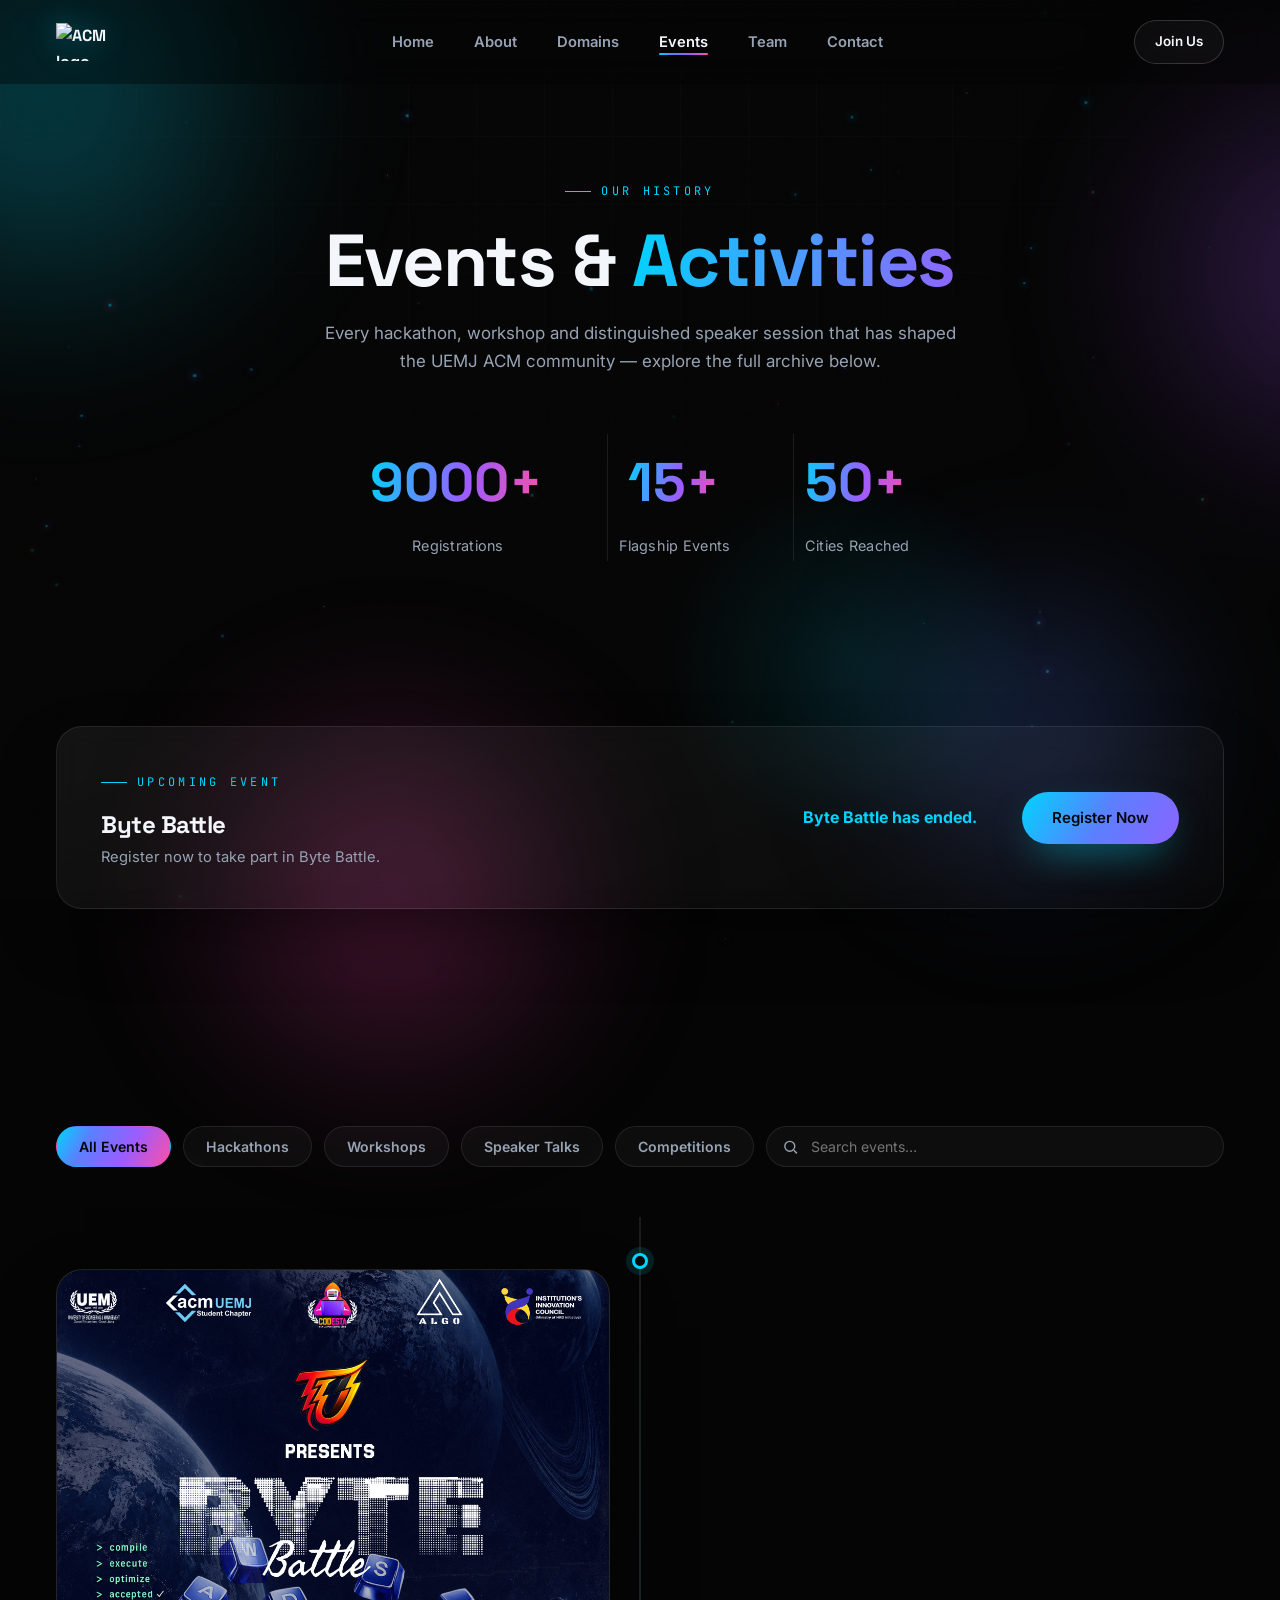
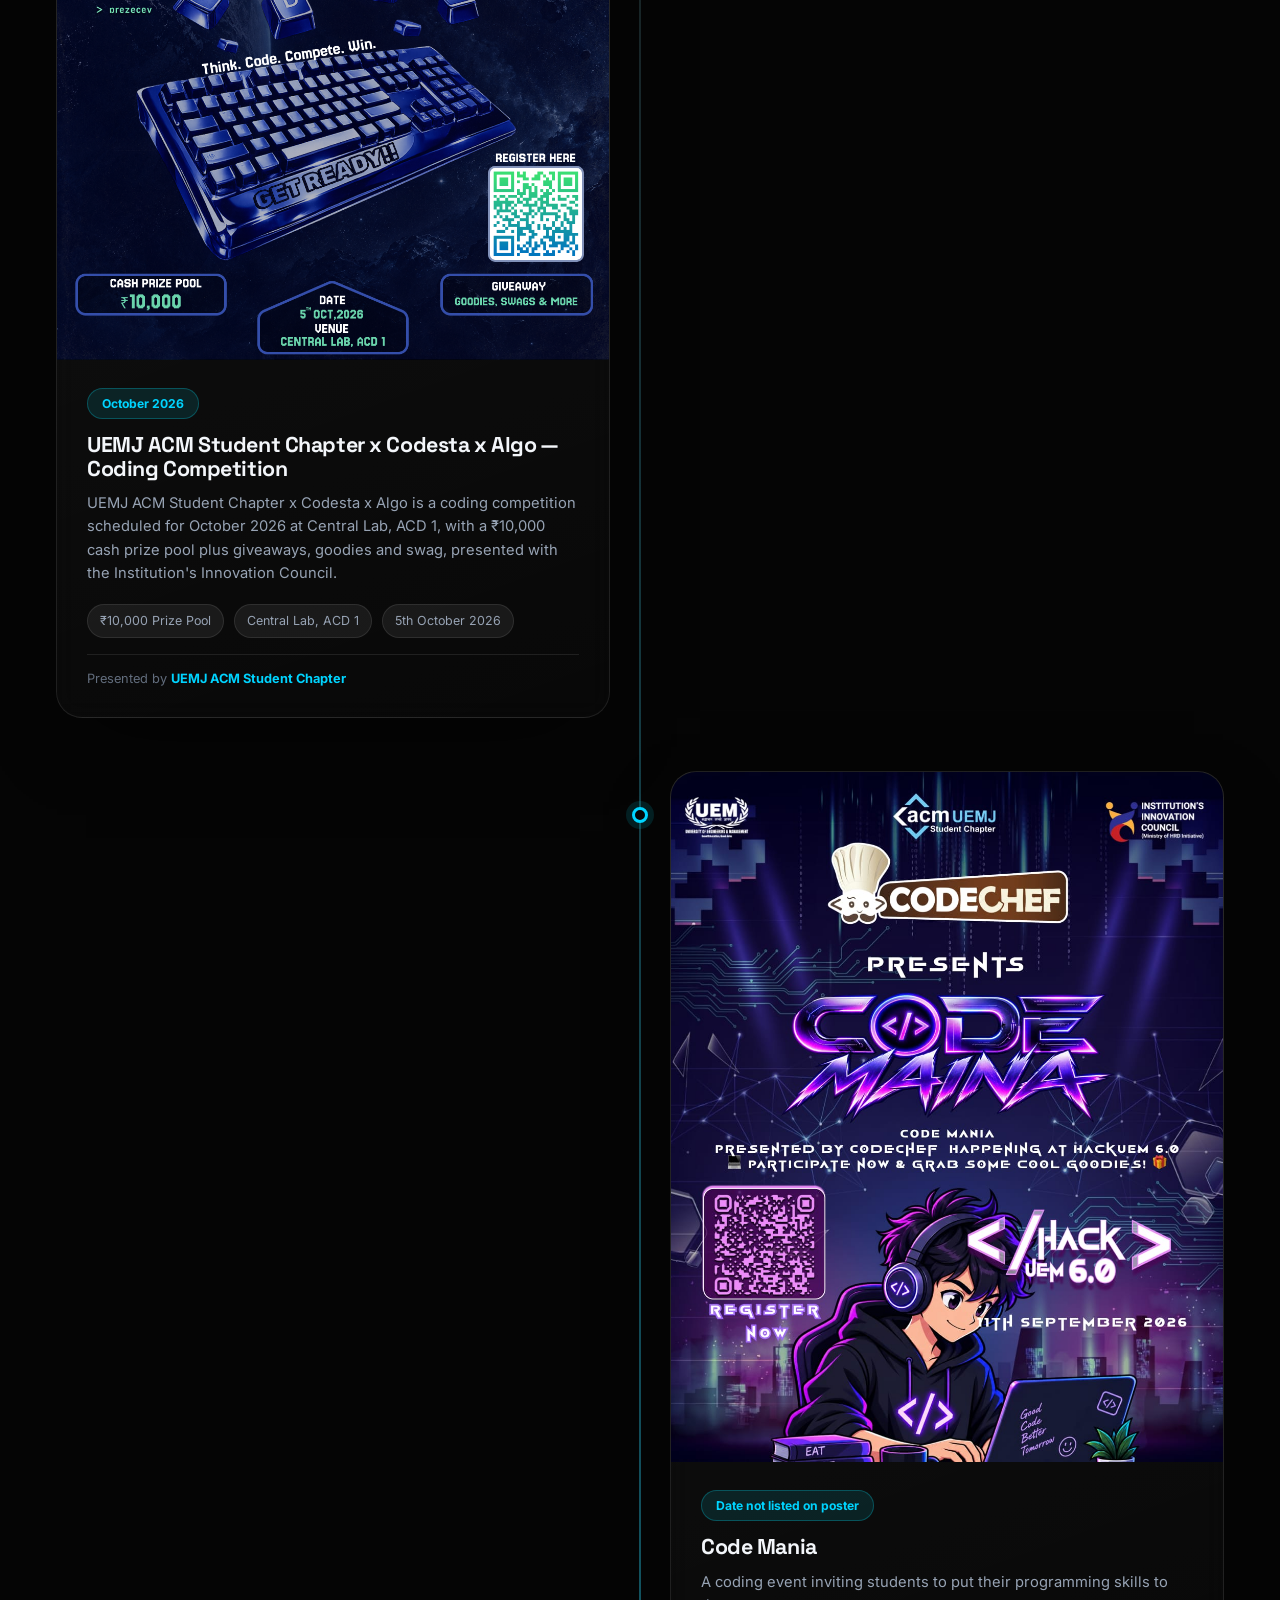
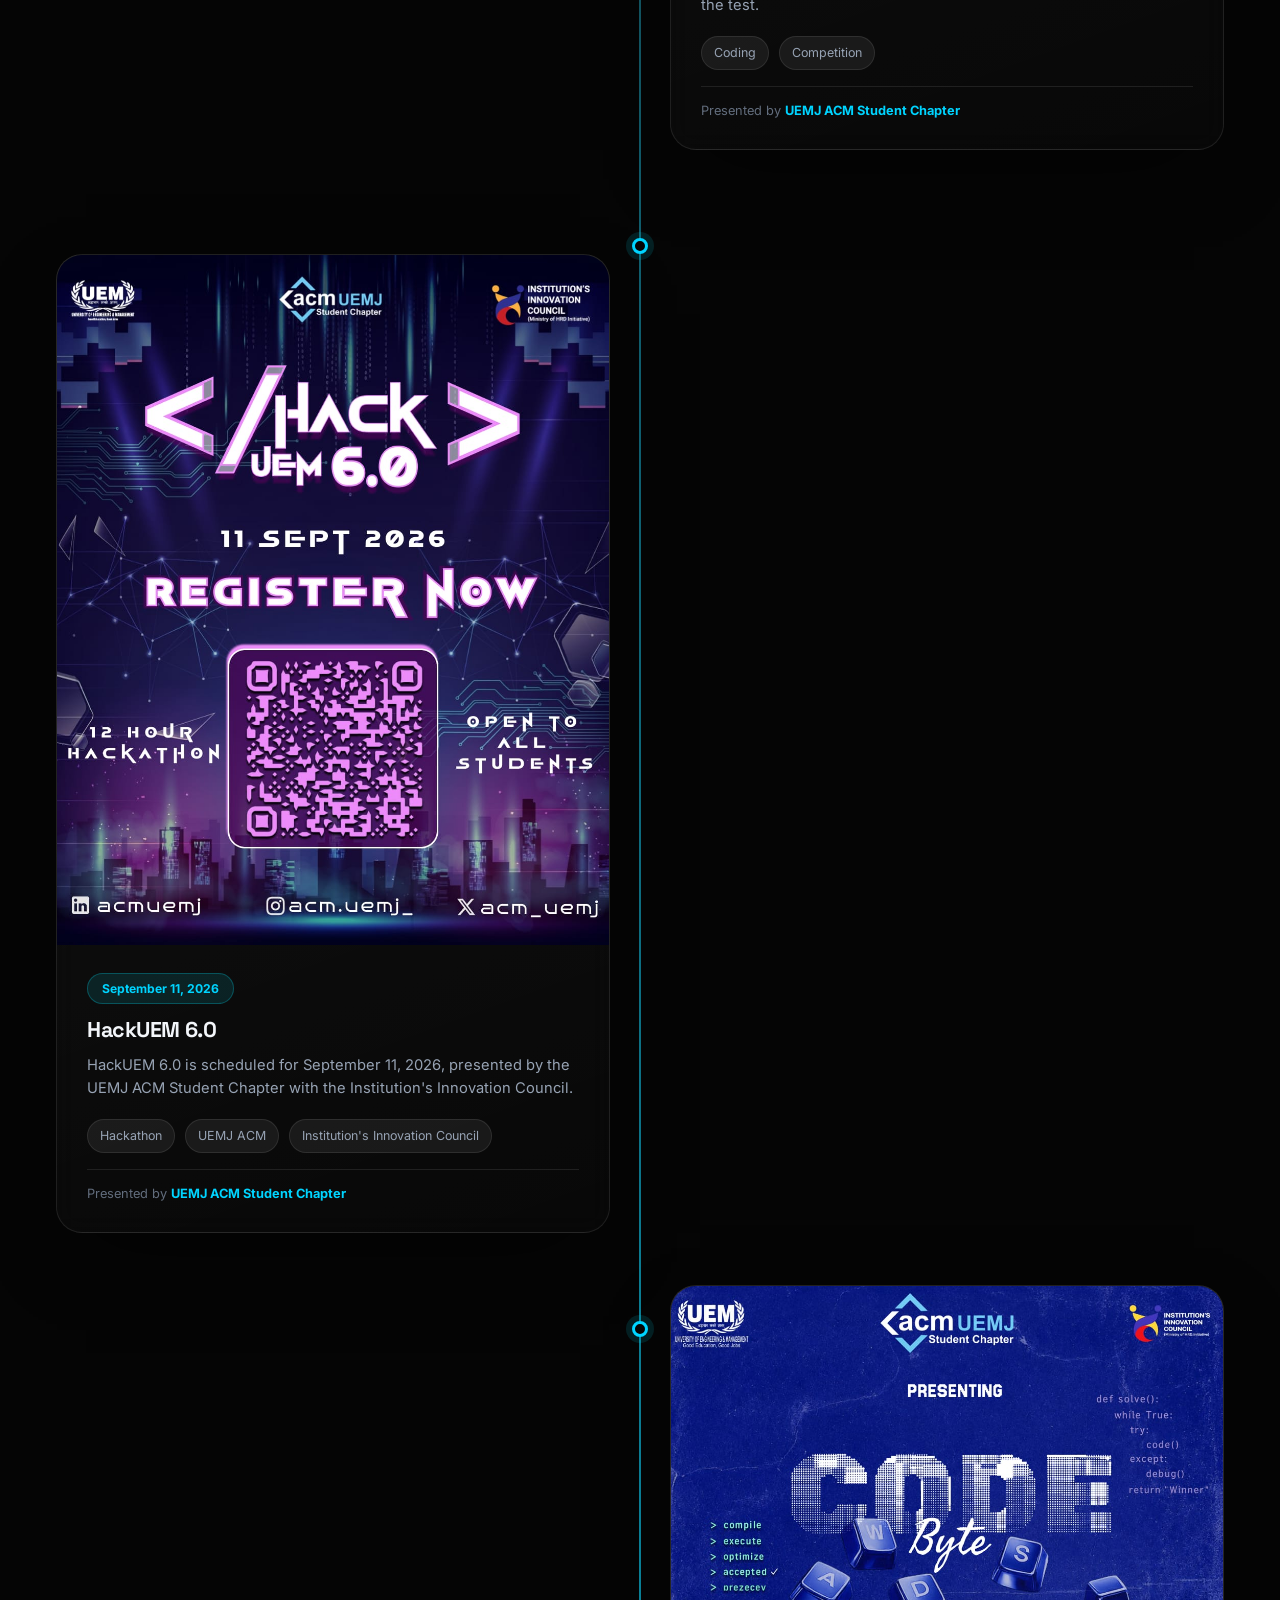
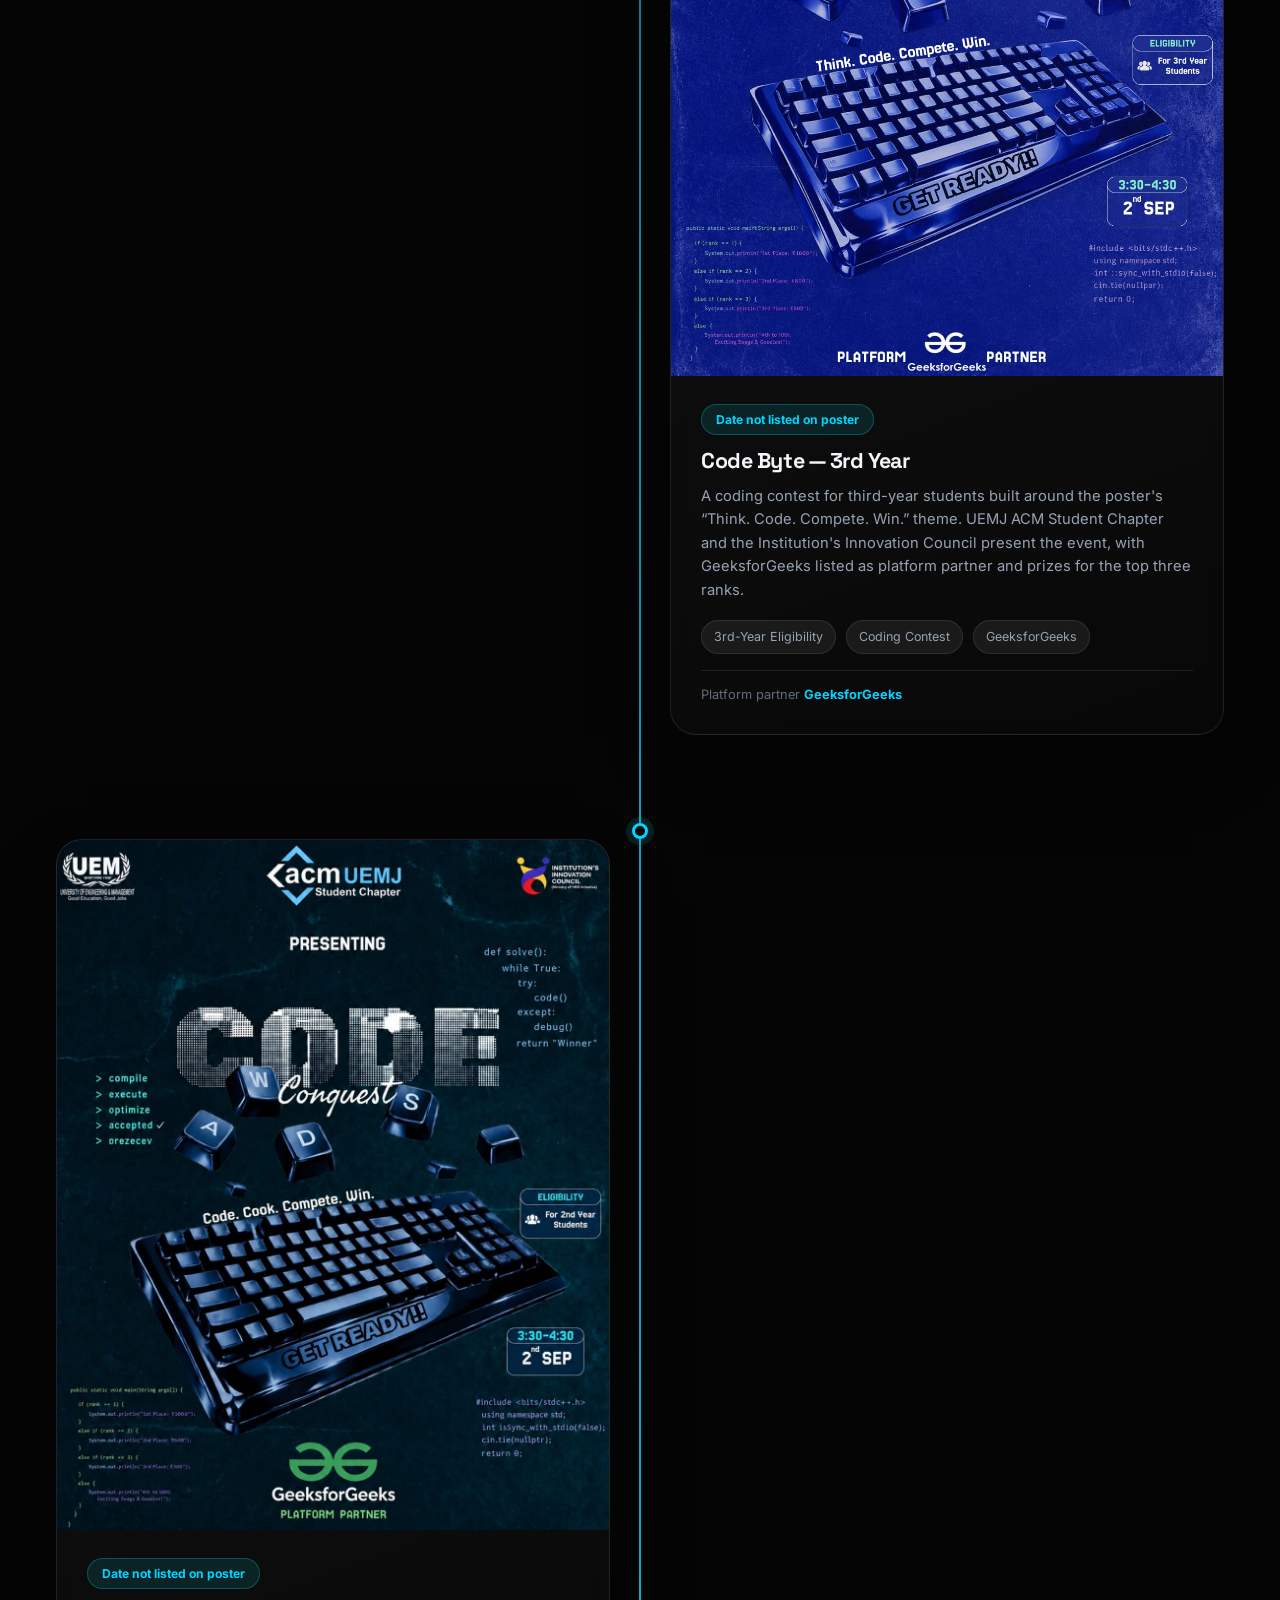
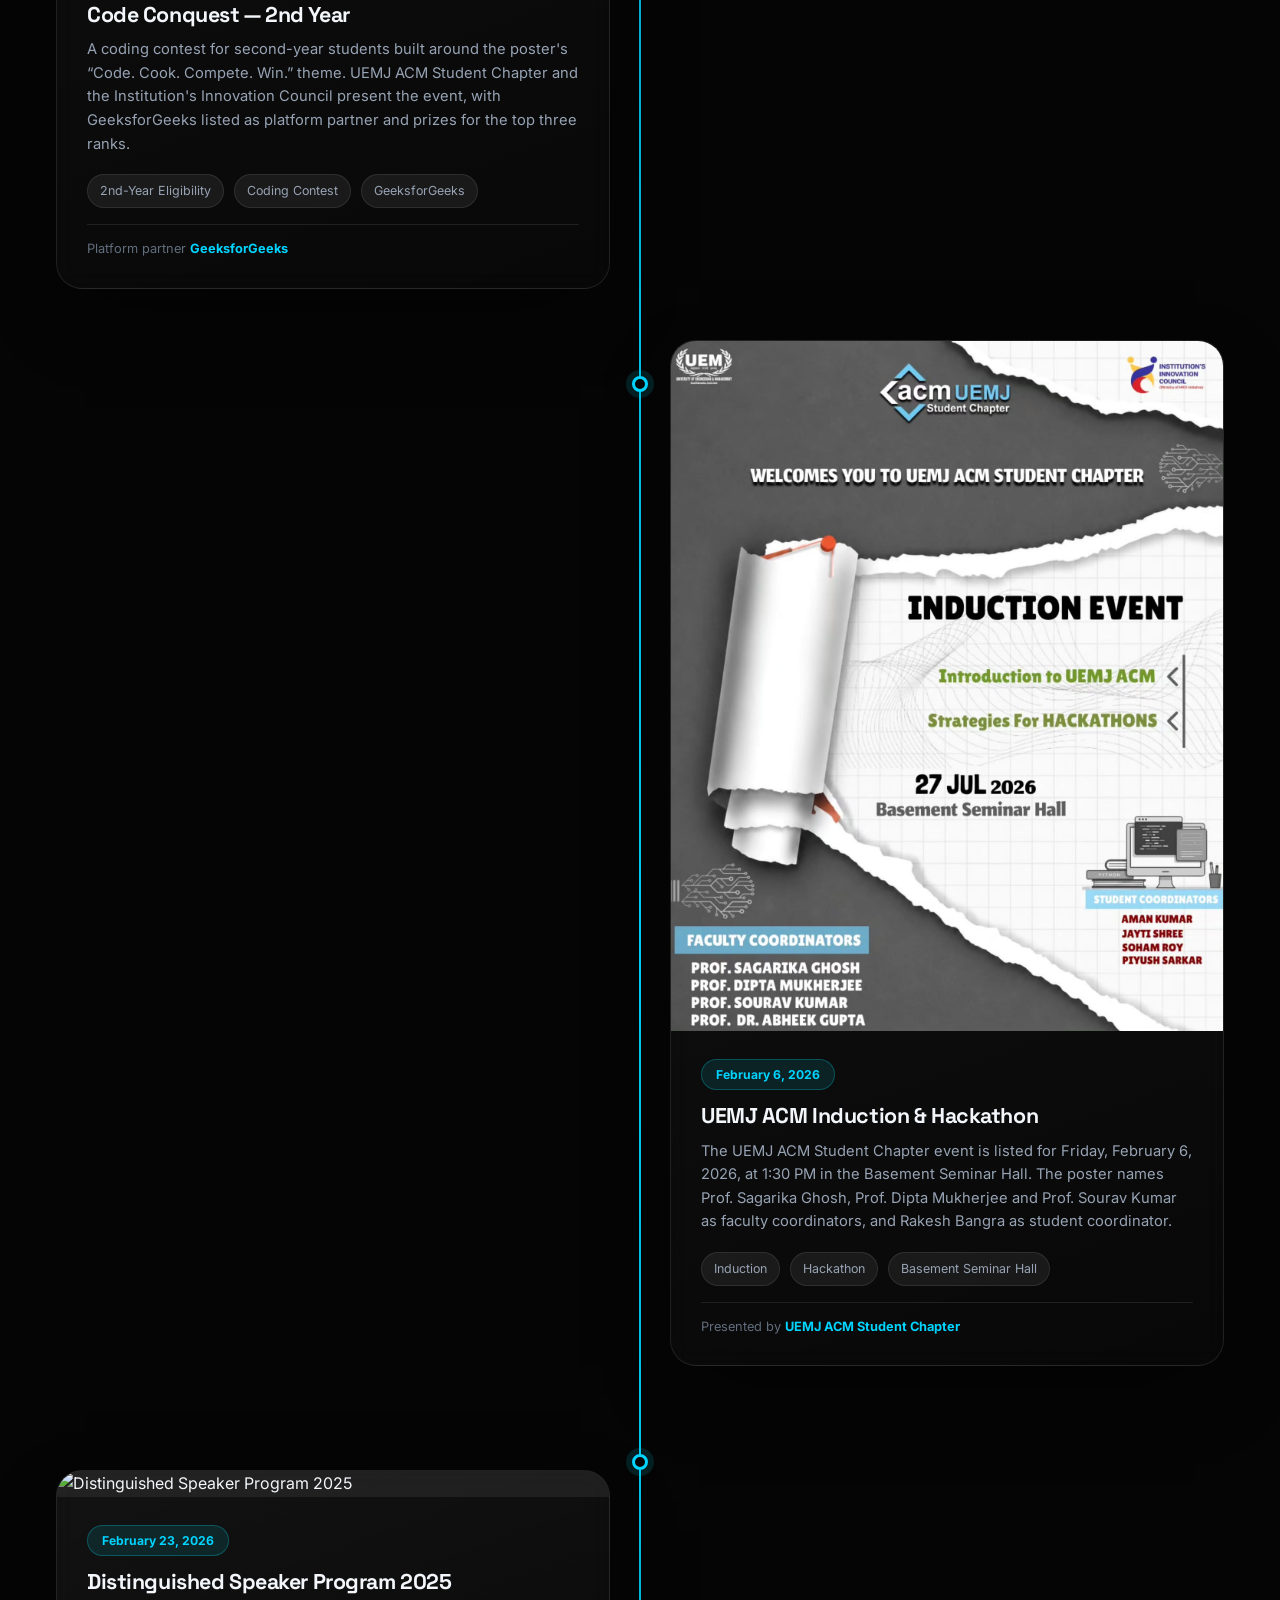
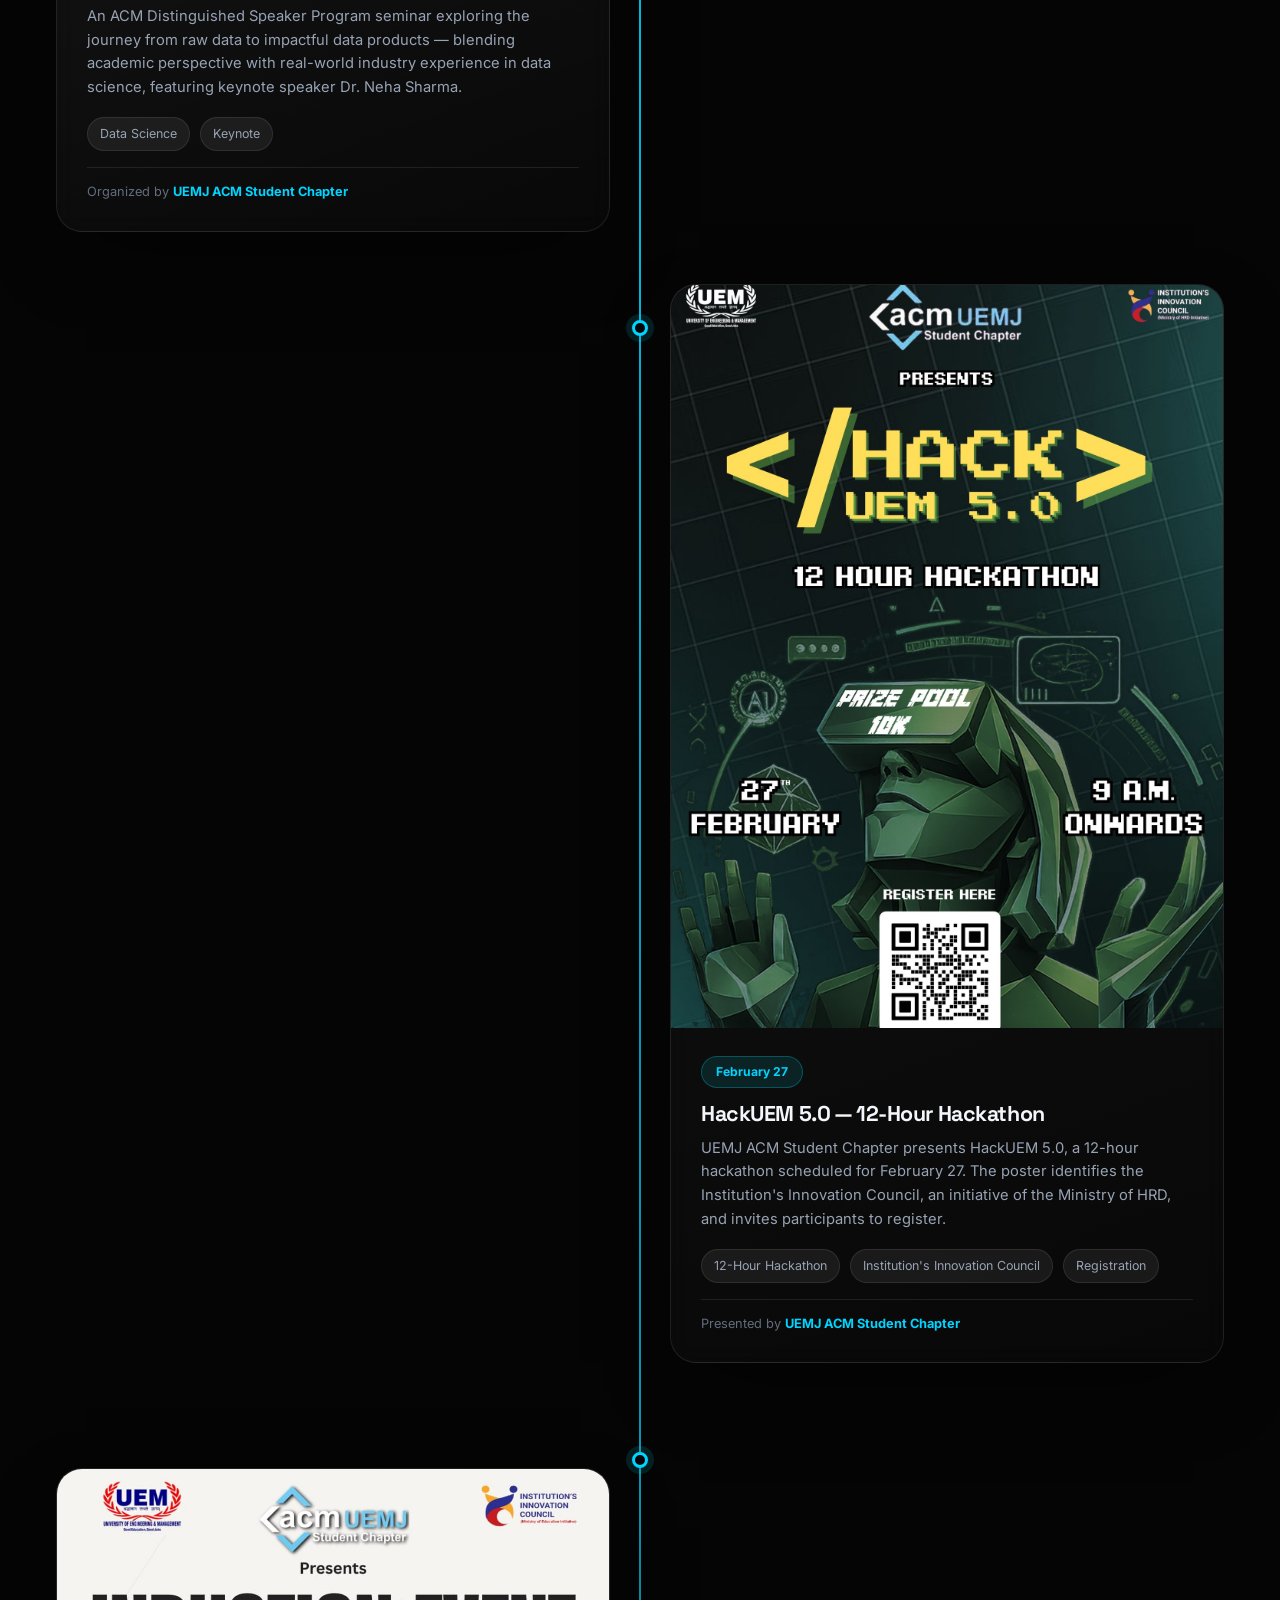
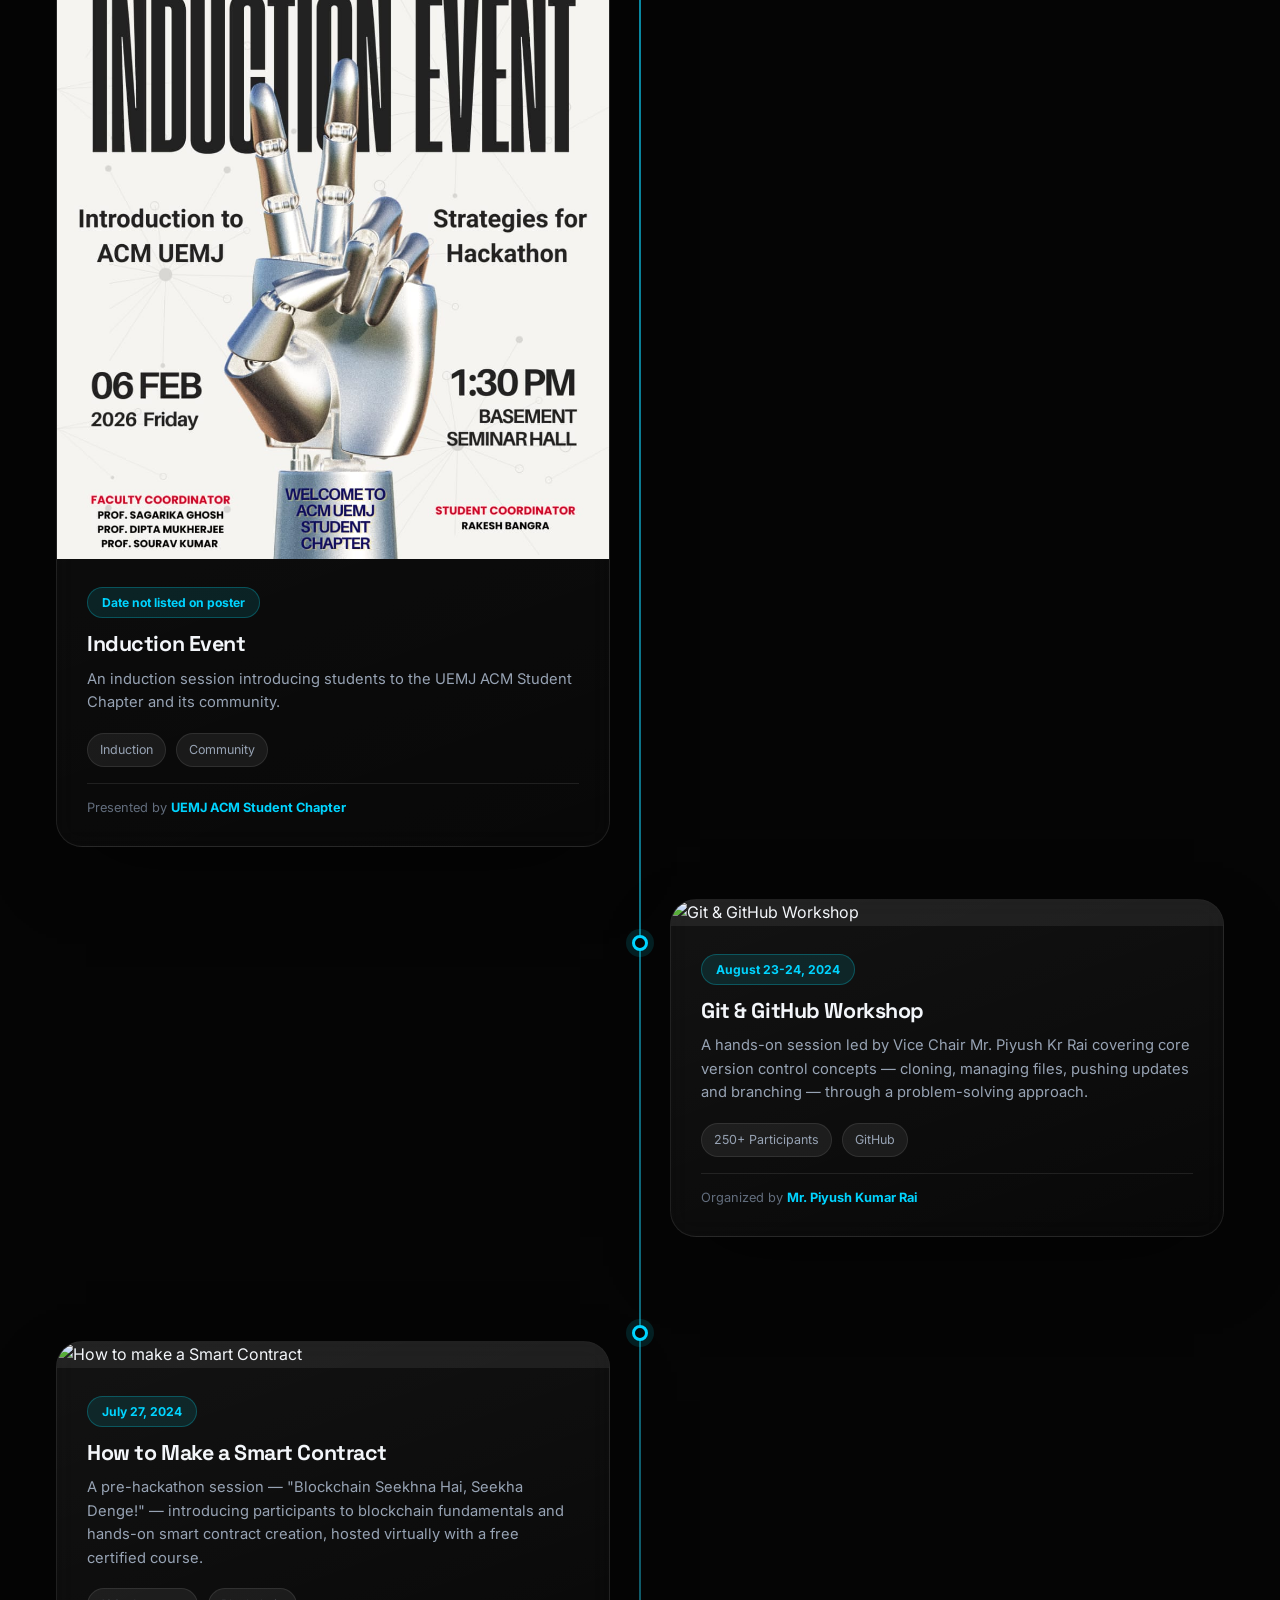
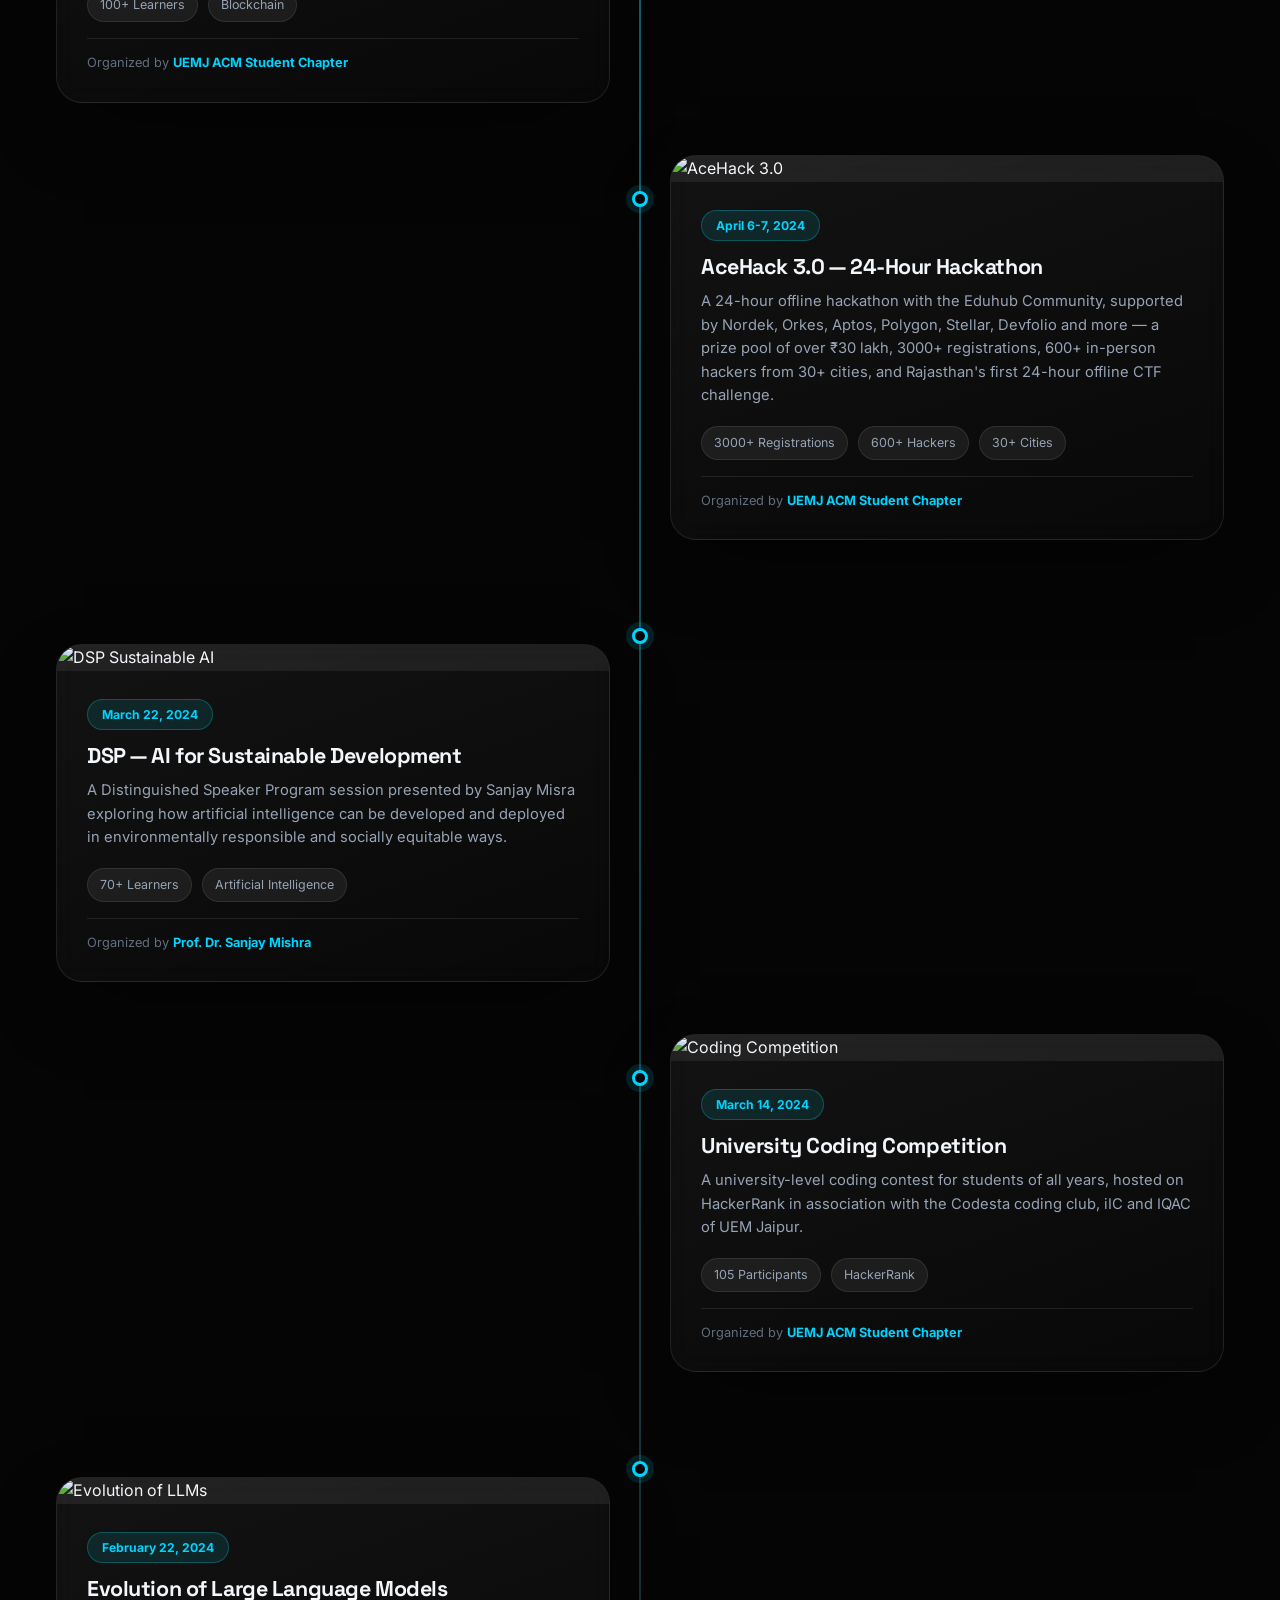
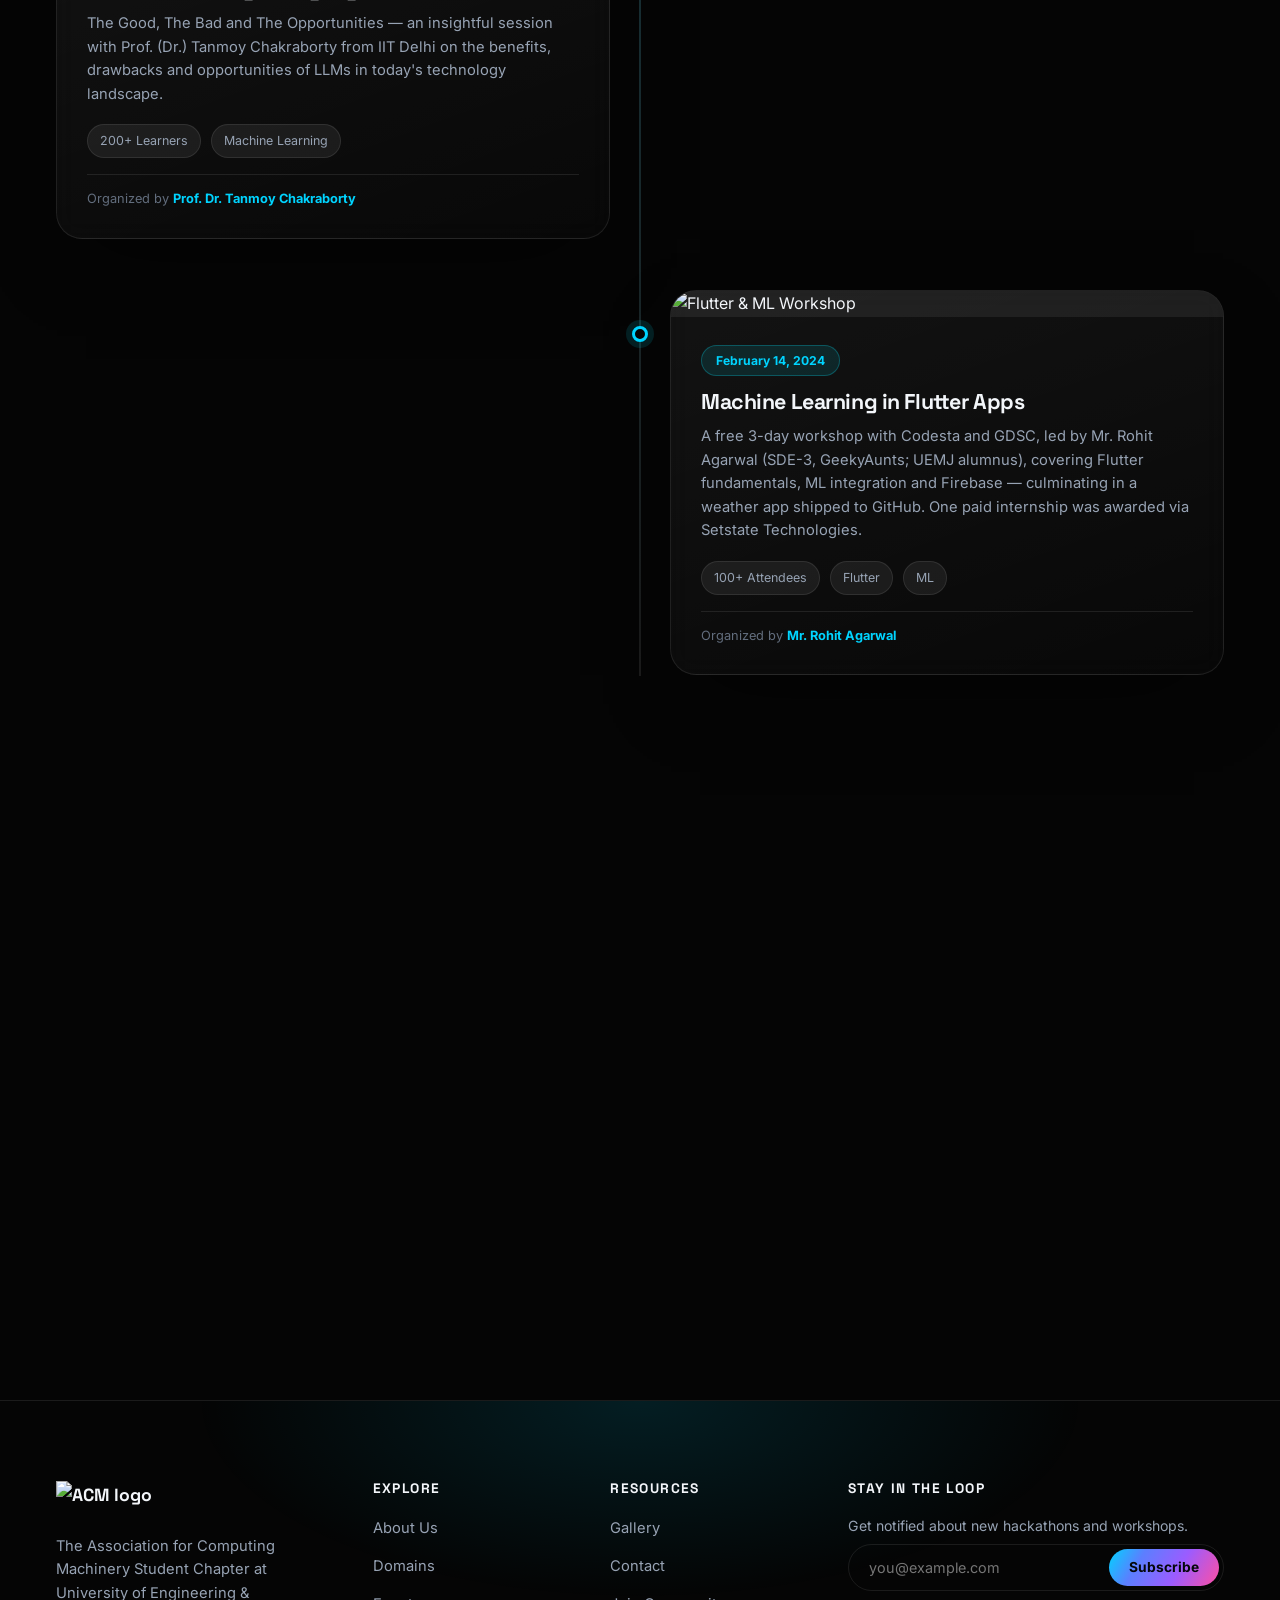
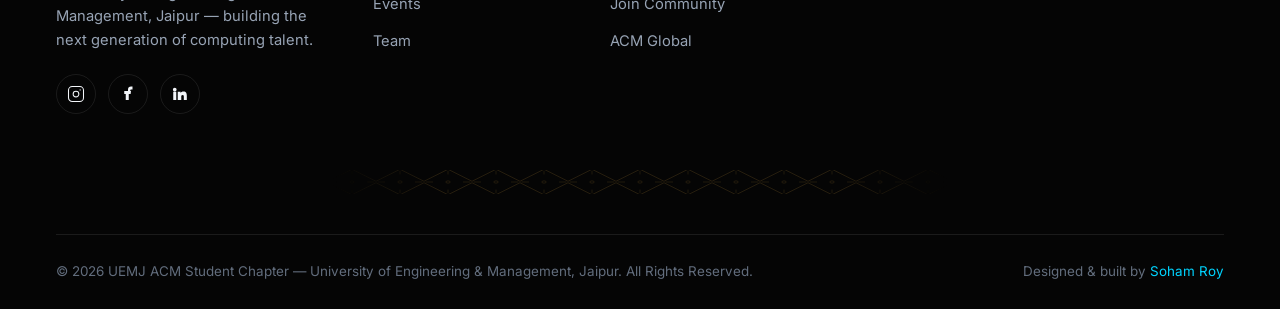
==== commit 7e76715d: "Update website" ====
--- a/event.html
+++ b/event.html
@@ -121,7 +121,7 @@
 
       <div class="timeline">
 
-        <div class="tl-item" data-category="hackathon">
+        <div class="tl-item" data-category="hackathon" data-order="6">
           <div class="tl-empty"></div>
           <div class="tl-dot"></div>
           <article class="glass-card tl-card tilt">
@@ -131,12 +131,27 @@
               <h3>UEMJ ACM Induction &amp; Hackathon</h3>
               <p>The UEMJ ACM Student Chapter event is listed for Friday, February 6, 2026, at 1:30 PM in the Basement Seminar Hall. The poster names Prof. Sagarika Ghosh, Prof. Dipta Mukherjee and Prof. Sourav Kumar as faculty coordinators, and Rakesh Bangra as student coordinator.</p>
               <div class="tl-tags"><span class="tl-tag">Induction</span><span class="tl-tag">Hackathon</span><span class="tl-tag">Basement Seminar Hall</span></div>
-              <div class="tl-organizer">Presented by <strong>Institution's Innovation Council</strong></div>
-            </div>
-          </article>
-        </div>
-
-        <div class="tl-item" data-category="competition">
+              <div class="tl-organizer">Presented by <strong>UEMJ ACM Student Chapter</strong></div>
+            </div>
+          </article>
+        </div>
+
+        <div class="tl-item" data-category="competition" data-order="2">
+          <div class="tl-empty"></div>
+          <div class="tl-dot"></div>
+          <article class="glass-card tl-card tilt">
+            <div class="tl-card-img"><img src="Assets/Code%20Mania.jpeg" alt="Code Mania" loading="lazy" /></div>
+            <div class="tl-card-body">
+              <span class="tl-date">Date not listed on poster</span>
+              <h3>Code Mania</h3>
+              <p>A coding event inviting students to put their programming skills to the test.</p>
+              <div class="tl-tags"><span class="tl-tag">Coding</span><span class="tl-tag">Competition</span></div>
+              <div class="tl-organizer">Presented by <strong>UEMJ ACM Student Chapter</strong></div>
+            </div>
+          </article>
+        </div>
+
+        <div class="tl-item" data-category="competition" data-order="1">
           <div class="tl-empty"></div>
           <div class="tl-dot"></div>
           <article class="glass-card tl-card tilt">
@@ -146,12 +161,12 @@
               <h3>UEMJ ACM Student Chapter x Codesta x Algo — Coding Competition</h3>
               <p>UEMJ ACM Student Chapter x Codesta x Algo is a coding competition scheduled for October 2026 at Central Lab, ACD 1, with a ₹10,000 cash prize pool plus giveaways, goodies and swag, presented with the Institution's Innovation Council.</p>
               <div class="tl-tags"><span class="tl-tag">₹10,000 Prize Pool</span><span class="tl-tag">Central Lab, ACD 1</span><span class="tl-tag">5th October 2026</span></div>
-              <div class="tl-organizer">Presented by <strong>UEMJ ACM Student Chapter &amp; Institution's Innovation Council</strong></div>
-            </div>
-          </article>
-        </div>
-
-        <div class="tl-item" data-category="hackathon">
+              <div class="tl-organizer">Presented by <strong>UEMJ ACM Student Chapter</strong></div>
+            </div>
+          </article>
+        </div>
+
+        <div class="tl-item" data-category="hackathon" data-order="3">
           <div class="tl-empty"></div>
           <div class="tl-dot"></div>
           <article class="glass-card tl-card tilt">
@@ -161,27 +176,12 @@
               <h3>HackUEM 6.0</h3>
               <p>HackUEM 6.0 is scheduled for September 11, 2026, presented by the UEMJ ACM Student Chapter with the Institution's Innovation Council.</p>
               <div class="tl-tags"><span class="tl-tag">Hackathon</span><span class="tl-tag">UEMJ ACM</span><span class="tl-tag">Institution's Innovation Council</span></div>
-              <div class="tl-organizer">Presented by <strong>UEMJ ACM Student Chapter &amp; Institution's Innovation Council</strong></div>
-            </div>
-          </article>
-        </div>
-
-        <div class="tl-item" data-category="hackathon">
-          <div class="tl-empty"></div>
-          <div class="tl-dot"></div>
-          <article class="glass-card tl-card tilt">
-            <div class="tl-card-img"><img src="Assets/Acehack%205.0.jpg" alt="AceHack 5.0" loading="lazy" /></div>
-            <div class="tl-card-body">
-              <span class="tl-date">March 7-8, 2026</span>
-              <h3>AceHack 5.0 — 36-Hour Hackathon</h3>
-              <p>AceHack 5.0 brought student teams to UEM Jaipur for a national 36-hour hackathon building solutions to real-world problems across AI and GenAI, Web and App Development, Cybersecurity, Blockchain and Web3, IoT, AR/VR, Game Development and Open Innovation. Major League Hacking joined as event partner.</p>
-              <div class="tl-tags"><span class="tl-tag">36-Hour Hackathon</span><span class="tl-tag">National-Level</span><span class="tl-tag">Major League Hacking</span></div>
-              <div class="tl-organizer">Organized by <strong>UEM Jaipur &amp; Institution's Innovation Council</strong></div>
-            </div>
-          </article>
-        </div>
-
-        <div class="tl-item" data-category="hackathon">
+              <div class="tl-organizer">Presented by <strong>UEMJ ACM Student Chapter</strong></div>
+            </div>
+          </article>
+        </div>
+
+        <div class="tl-item" data-category="hackathon" data-order="8">
           <div class="tl-empty"></div>
           <div class="tl-dot"></div>
           <article class="glass-card tl-card tilt">
@@ -191,12 +191,12 @@
               <h3>HackUEM 5.0 — 12-Hour Hackathon</h3>
               <p>UEMJ ACM Student Chapter presents HackUEM 5.0, a 12-hour hackathon scheduled for February 27. The poster identifies the Institution's Innovation Council, an initiative of the Ministry of HRD, and invites participants to register.</p>
               <div class="tl-tags"><span class="tl-tag">12-Hour Hackathon</span><span class="tl-tag">Institution's Innovation Council</span><span class="tl-tag">Registration</span></div>
-              <div class="tl-organizer">Presented by <strong>UEMJ ACM Student Chapter &amp; Institution's Innovation Council</strong></div>
-            </div>
-          </article>
-        </div>
-
-        <div class="tl-item" data-category="talk">
+              <div class="tl-organizer">Presented by <strong>UEMJ ACM Student Chapter</strong></div>
+            </div>
+          </article>
+        </div>
+
+        <div class="tl-item" data-category="talk" data-order="7">
           <div class="tl-empty"></div>
           <div class="tl-dot"></div>
           <article class="glass-card tl-card tilt">
@@ -206,7 +206,7 @@
               <h3>Distinguished Speaker Program 2025</h3>
               <p>An ACM Distinguished Speaker Program seminar exploring the journey from raw data to impactful data products — blending academic perspective with real-world industry experience in data science, featuring keynote speaker Dr. Neha Sharma.</p>
               <div class="tl-tags"><span class="tl-tag">Data Science</span><span class="tl-tag">Keynote</span></div>
-              <div class="tl-organizer">Organized by <strong>UEMJ-ACM Team</strong></div>
+              <div class="tl-organizer">Organized by <strong>UEMJ ACM Student Chapter</strong></div>
             </div>
           </article>
         </div>
@@ -236,7 +236,7 @@
               <h3>How to Make a Smart Contract</h3>
               <p>A pre-hackathon session — "Blockchain Seekhna Hai, Seekha Denge!" — introducing participants to blockchain fundamentals and hands-on smart contract creation, hosted virtually with a free certified course.</p>
               <div class="tl-tags"><span class="tl-tag">100+ Learners</span><span class="tl-tag">Blockchain</span></div>
-              <div class="tl-organizer">Organized by <strong>UEMJ-ACM Team</strong></div>
+              <div class="tl-organizer">Organized by <strong>UEMJ ACM Student Chapter</strong></div>
             </div>
           </article>
         </div>
@@ -251,7 +251,7 @@
               <h3>AceHack 3.0 — 24-Hour Hackathon</h3>
               <p>A 24-hour offline hackathon with the Eduhub Community, supported by Nordek, Orkes, Aptos, Polygon, Stellar, Devfolio and more — a prize pool of over ₹30 lakh, 3000+ registrations, 600+ in-person hackers from 30+ cities, and Rajasthan's first 24-hour offline CTF challenge.</p>
               <div class="tl-tags"><span class="tl-tag">3000+ Registrations</span><span class="tl-tag">600+ Hackers</span><span class="tl-tag">30+ Cities</span></div>
-              <div class="tl-organizer">Organized by <strong>UEMJ-ACM Team</strong></div>
+              <div class="tl-organizer">Organized by <strong>UEMJ ACM Student Chapter</strong></div>
             </div>
           </article>
         </div>
@@ -281,7 +281,7 @@
               <h3>University Coding Competition</h3>
               <p>A university-level coding contest for students of all years, hosted on HackerRank in association with the Codesta coding club, iIC and IQAC of UEM Jaipur.</p>
               <div class="tl-tags"><span class="tl-tag">105 Participants</span><span class="tl-tag">HackerRank</span></div>
-              <div class="tl-organizer">Organized by <strong>ACM-UEMJ Team</strong></div>
+              <div class="tl-organizer">Organized by <strong>UEMJ ACM Student Chapter</strong></div>
             </div>
           </article>
         </div>
@@ -316,7 +316,7 @@
           </article>
         </div>
 
-        <div class="tl-item" data-category="competition">
+        <div class="tl-item" data-category="competition" data-order="5">
           <div class="tl-empty"></div>
           <div class="tl-dot"></div>
           <article class="glass-card tl-card tilt">
@@ -331,7 +331,7 @@
           </article>
         </div>
 
-        <div class="tl-item" data-category="competition">
+        <div class="tl-item" data-category="competition" data-order="4">
           <div class="tl-empty"></div>
           <div class="tl-dot"></div>
           <article class="glass-card tl-card tilt">
@@ -342,6 +342,21 @@
               <p>A coding contest for third-year students built around the poster's “Think. Code. Compete. Win.” theme. UEMJ ACM Student Chapter and the Institution's Innovation Council present the event, with GeeksforGeeks listed as platform partner and prizes for the top three ranks.</p>
               <div class="tl-tags"><span class="tl-tag">3rd-Year Eligibility</span><span class="tl-tag">Coding Contest</span><span class="tl-tag">GeeksforGeeks</span></div>
               <div class="tl-organizer">Platform partner <strong>GeeksforGeeks</strong></div>
+            </div>
+          </article>
+        </div>
+
+        <div class="tl-item" data-category="workshop" data-order="9">
+          <div class="tl-empty"></div>
+          <div class="tl-dot"></div>
+          <article class="glass-card tl-card tilt">
+            <div class="tl-card-img"><img src="Assets/Induction%20Event.jpg" alt="UEMJ ACM induction event" loading="lazy" /></div>
+            <div class="tl-card-body">
+              <span class="tl-date">Date not listed on poster</span>
+              <h3>Induction Event</h3>
+              <p>An induction session introducing students to the UEMJ ACM Student Chapter and its community.</p>
+              <div class="tl-tags"><span class="tl-tag">Induction</span><span class="tl-tag">Community</span></div>
+              <div class="tl-organizer">Presented by <strong>UEMJ ACM Student Chapter</strong></div>
             </div>
           </article>
         </div>
@@ -362,6 +377,14 @@
       </div>
 
       <div class="gallery-masonry reveal">
+        <div class="g-item"><img src="Assets/Event%20gallery1.jpg" alt="Event gallery photo 1" loading="lazy"/><span class="g-overlay">Event Gallery - Photo 1</span></div>
+        <div class="g-item"><img src="Assets/Event%20gallery2.jpg" alt="Event gallery photo 2" loading="lazy"/><span class="g-overlay">Event Gallery - Photo 2</span></div>
+        <div class="g-item"><img src="Assets/Event%20gallery3.jpg" alt="Event gallery photo 3" loading="lazy"/><span class="g-overlay">Event Gallery - Photo 3</span></div>
+        <div class="g-item"><img src="Assets/Event%20gallery4.jpg" alt="Event gallery photo 4" loading="lazy"/><span class="g-overlay">Event Gallery - Photo 4</span></div>
+        <div class="g-item"><img src="Assets/Event%20gallery5.jpg" alt="Event gallery photo 5" loading="lazy"/><span class="g-overlay">Event Gallery - Photo 5</span></div>
+        <div class="g-item"><img src="Assets/Event%20gallery6.jpg" alt="Event gallery photo 6" loading="lazy"/><span class="g-overlay">Event Gallery - Photo 6</span></div>
+        <div class="g-item"><img src="Assets/Event%20gallery8.jpg" alt="Event gallery photo 8" loading="lazy"/><span class="g-overlay">Event Gallery - Photo 8</span></div>
+        <div class="g-item"><img src="Assets/Event%20gallery9.jpg" alt="Event gallery photo 9" loading="lazy"/><span class="g-overlay">Event Gallery - Photo 9</span></div>
         <div class="g-item"><img src="Assets/%F0%9F%9A%80%E2%9C%A8%20ACM%20UEMJ%20Student%20Chapter%20%E2%80%93%20HackUEM%205.0%20Event%20Highlights%20%E2%9C%A8%F0%9F%9A%80__The%20ACM%20UEMJ%20Student%20Chapter%20successfully%20organized%20HackUEM%205.0%20on%2027th%20February_1.jpg" alt="HackUEM 5.0 event photo 1" loading="lazy"/><span class="g-overlay">HackUEM 5.0 - Photo 1</span></div>
         <div class="g-item"><img src="Assets/%F0%9F%9A%80%E2%9C%A8%20ACM%20UEMJ%20Student%20Chapter%20%E2%80%93%20HackUEM%205.0%20Event%20Highlights%20%E2%9C%A8%F0%9F%9A%80__The%20ACM%20UEMJ%20Student%20Chapter%20successfully%20organized%20HackUEM%205.0%20on%2027th%20February_2.jpg" alt="HackUEM 5.0 event photo 2" loading="lazy"/><span class="g-overlay">HackUEM 5.0 - Photo 2</span></div>
         <div class="g-item"><img src="Assets/%F0%9F%9A%80%E2%9C%A8%20ACM%20UEMJ%20Student%20Chapter%20%E2%80%93%20HackUEM%205.0%20Event%20Highlights%20%E2%9C%A8%F0%9F%9A%80__The%20ACM%20UEMJ%20Student%20Chapter%20successfully%20organized%20HackUEM%205.0%20on%2027th%20February_3.jpg" alt="HackUEM 5.0 event photo 3" loading="lazy"/><span class="g-overlay">HackUEM 5.0 - Photo 3</span></div>
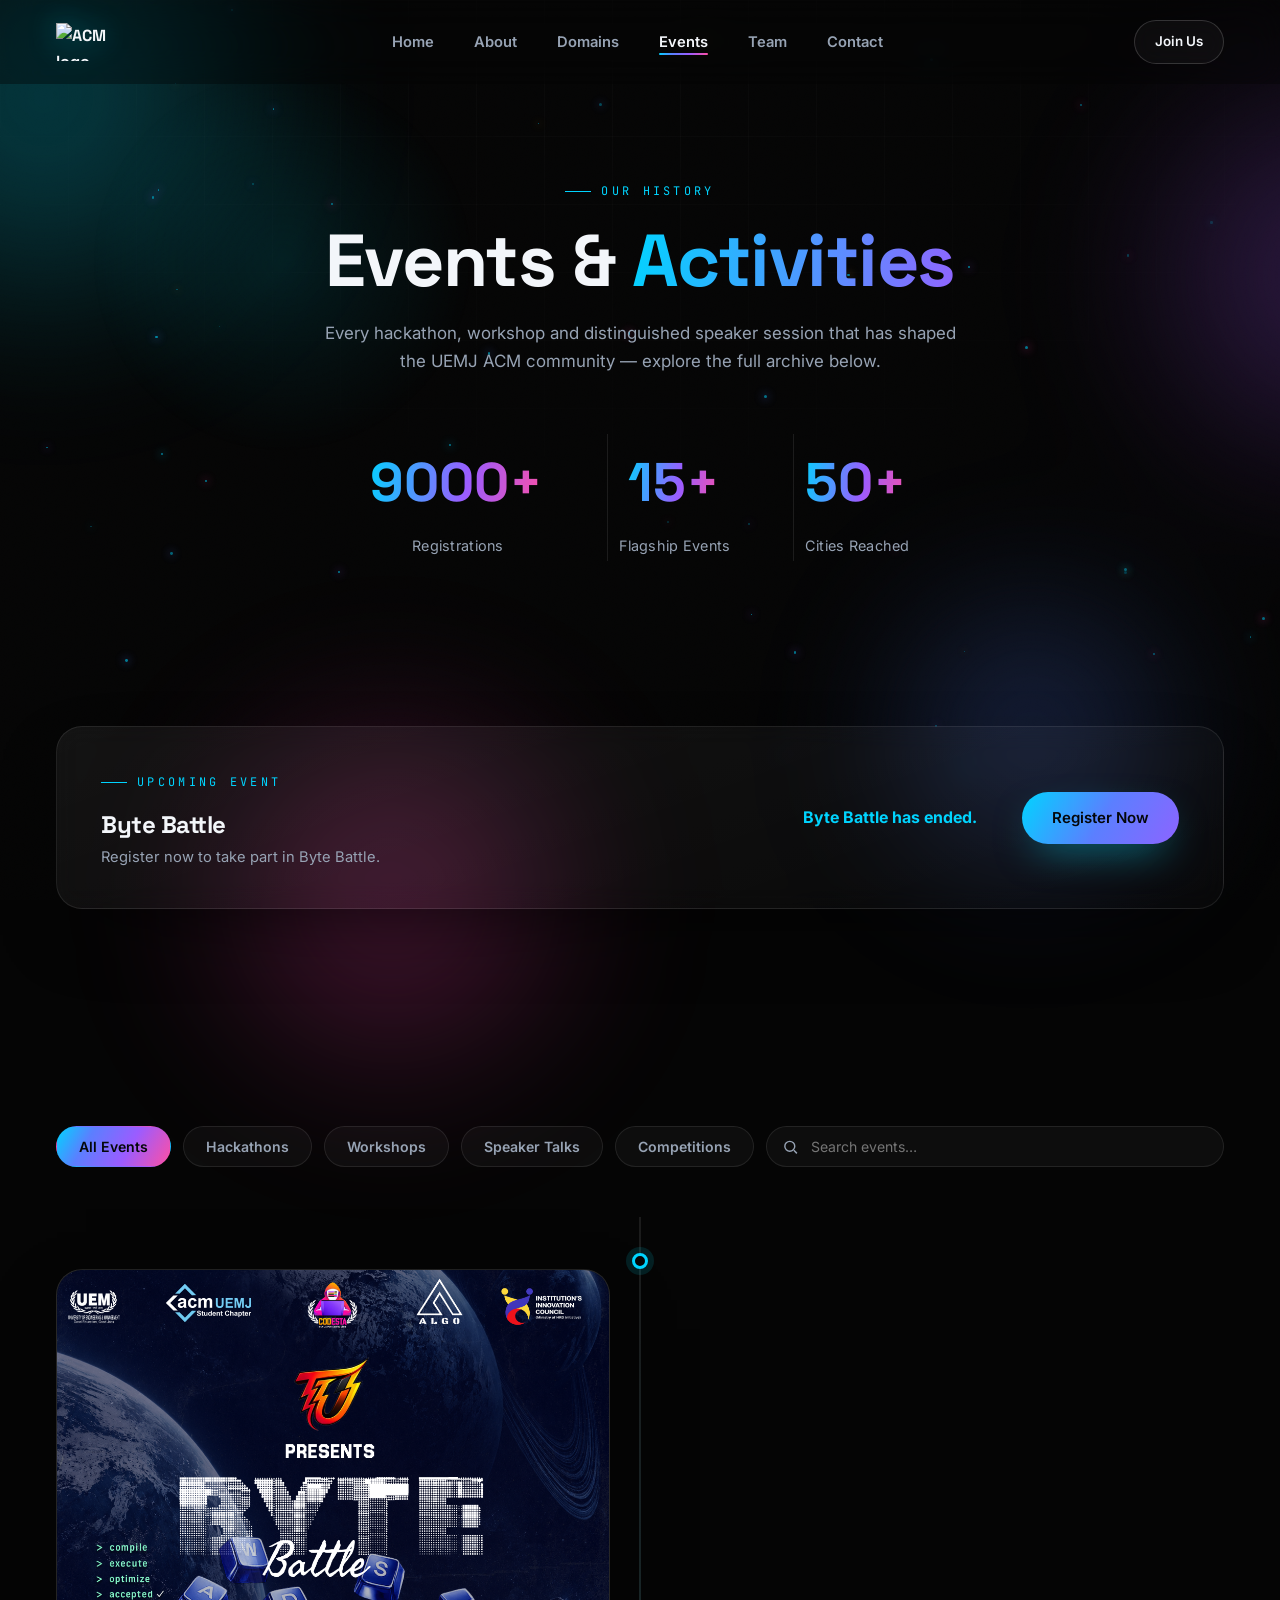
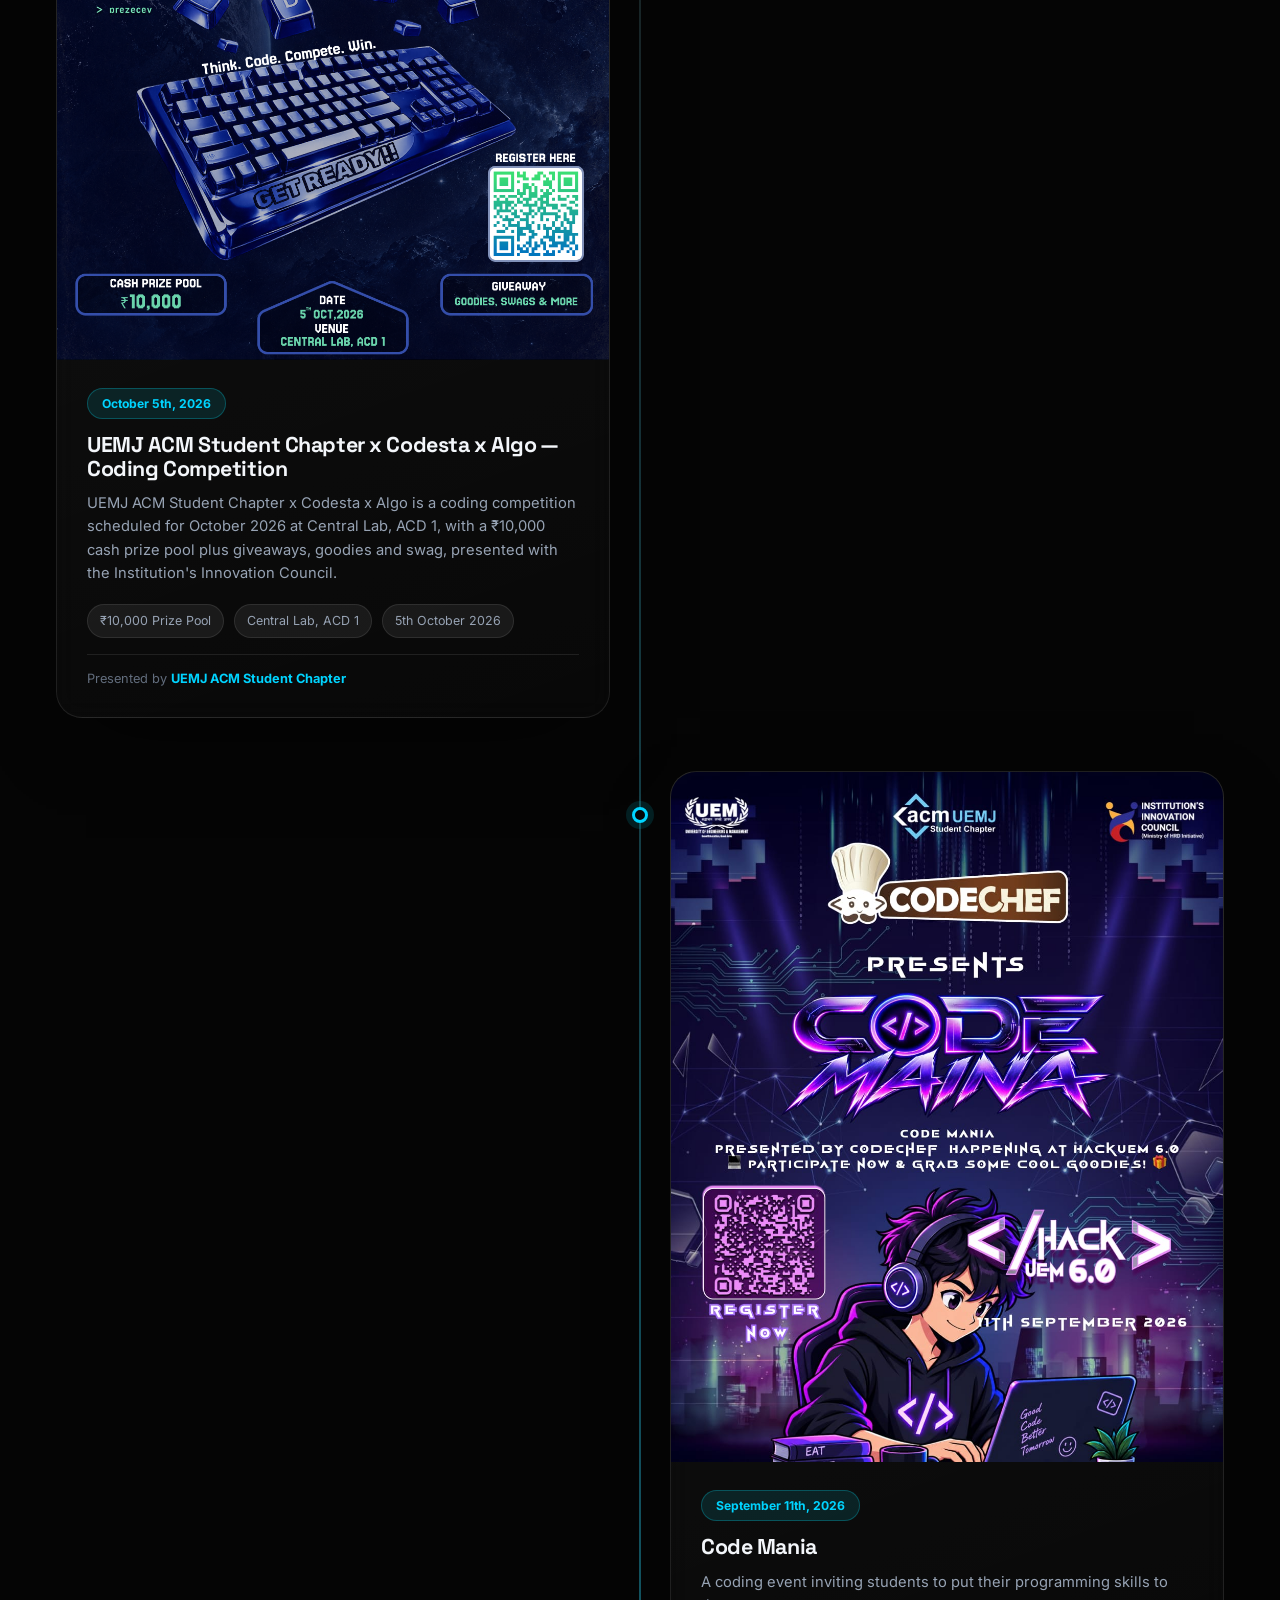
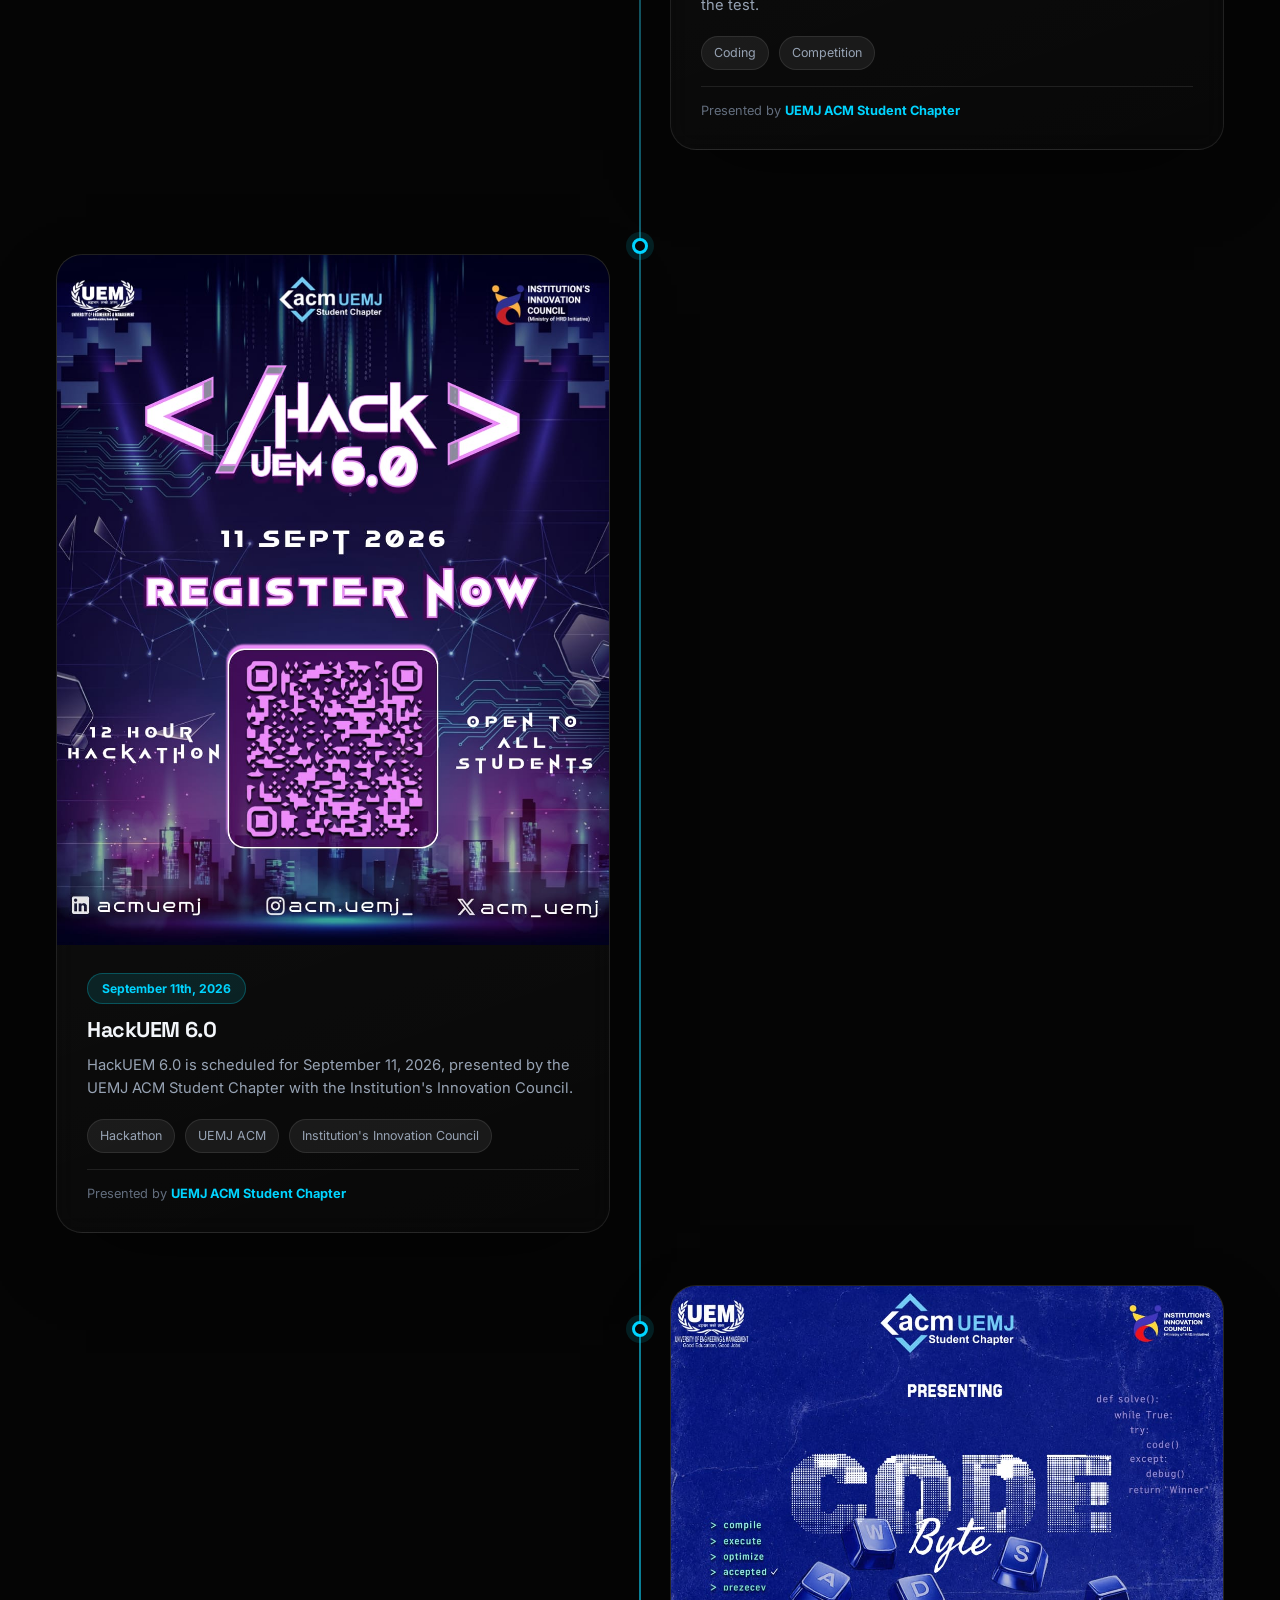
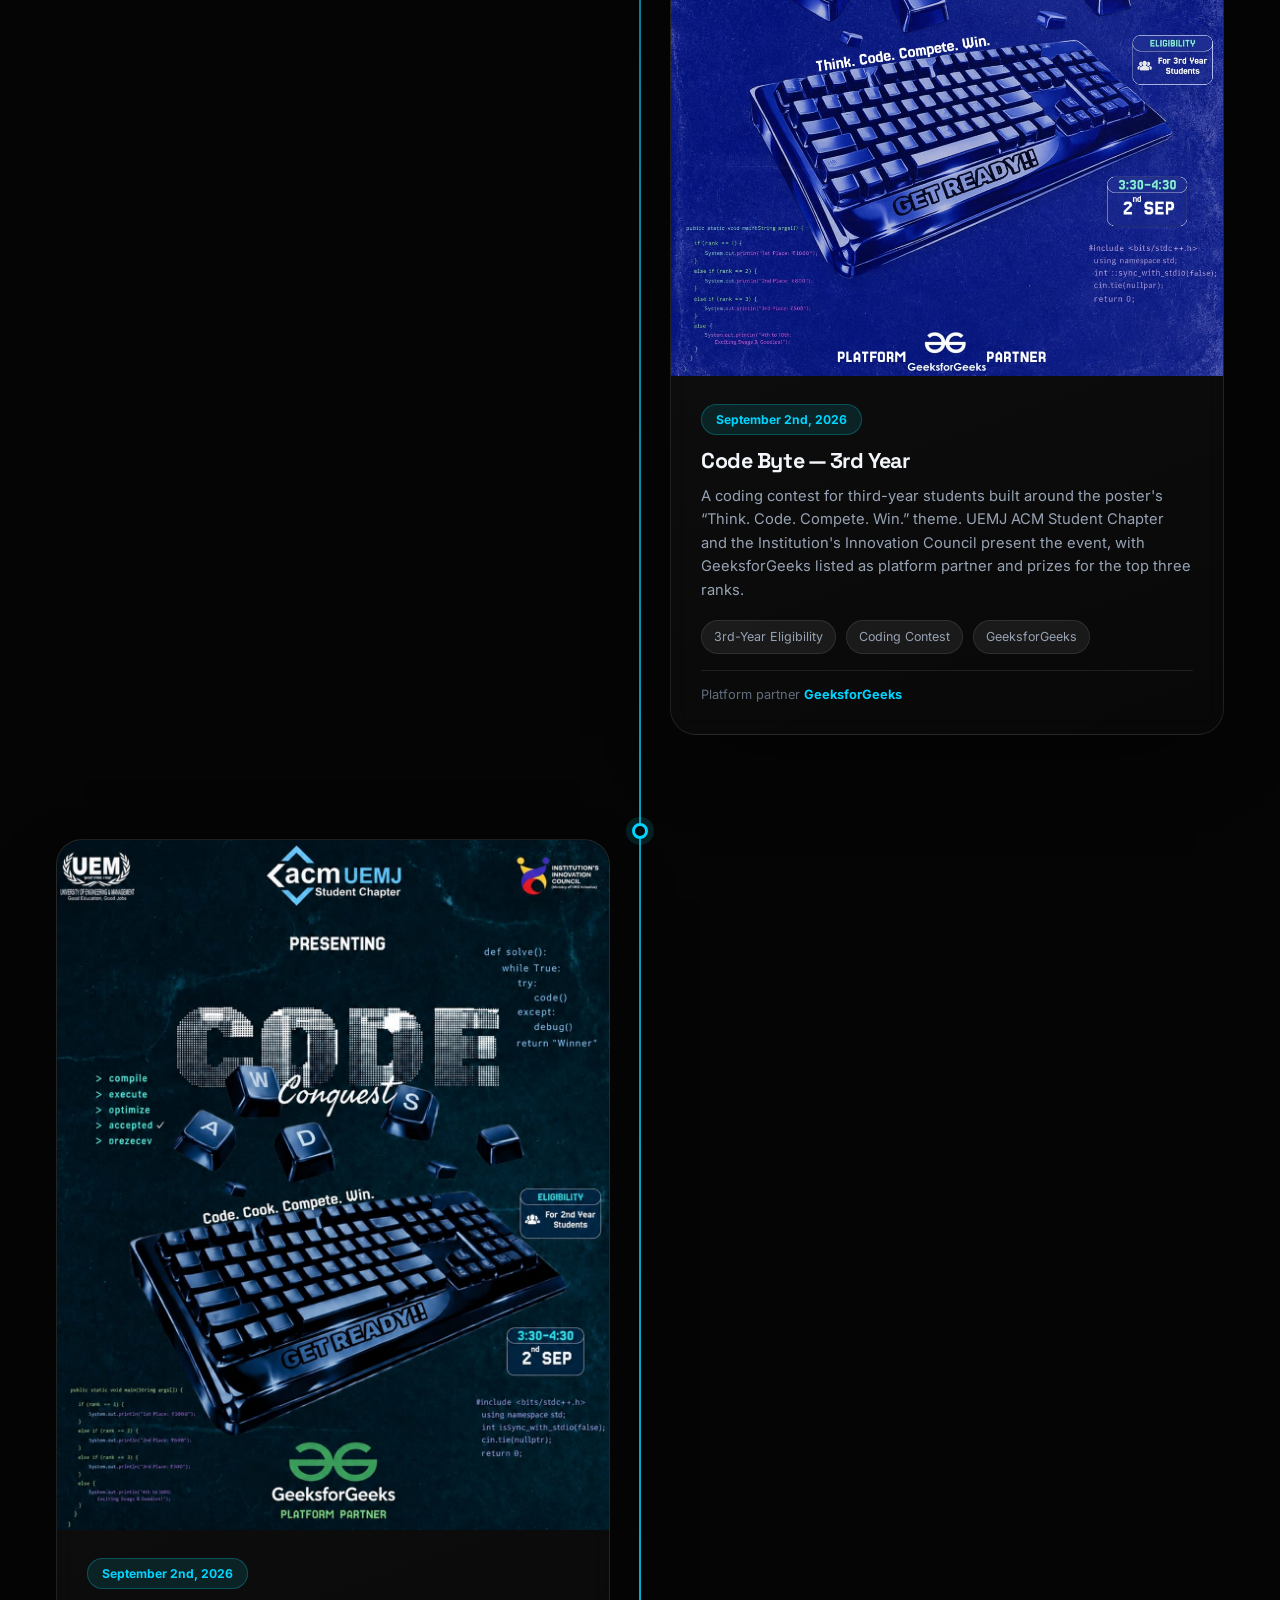
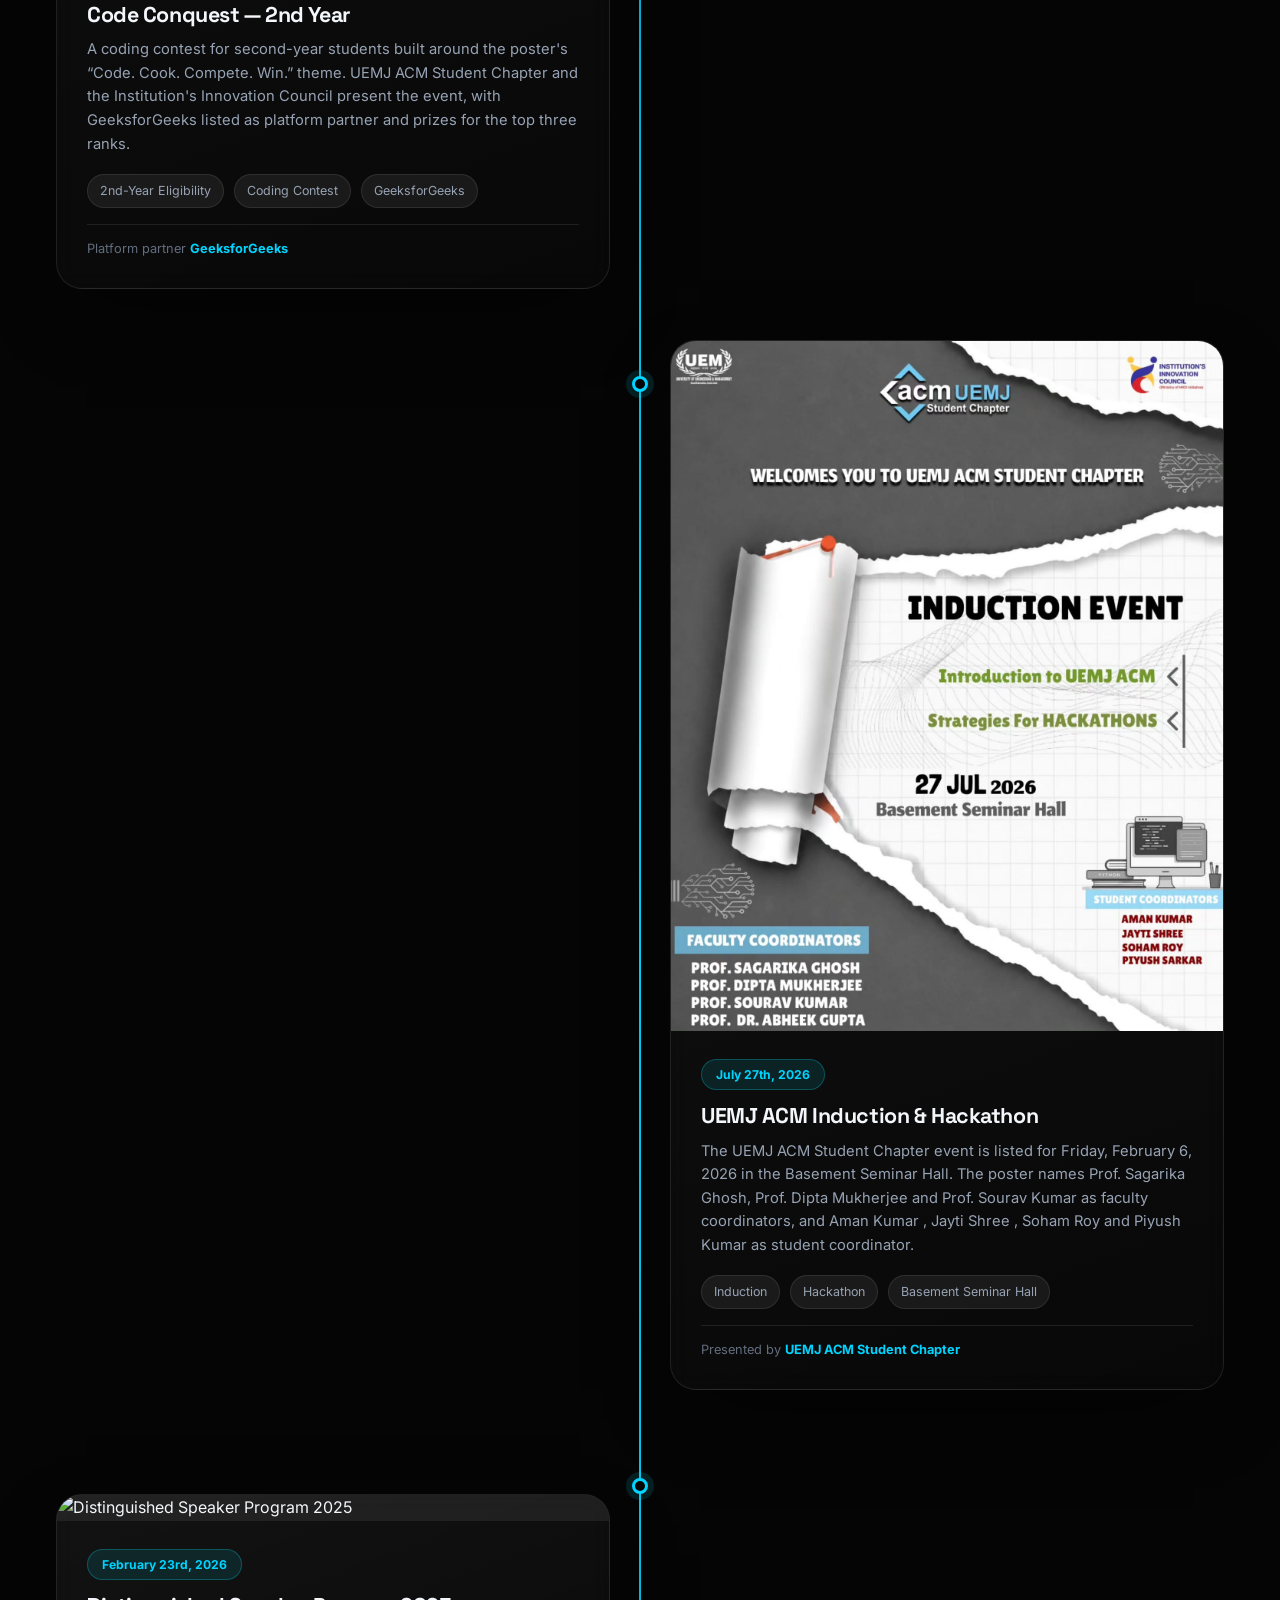
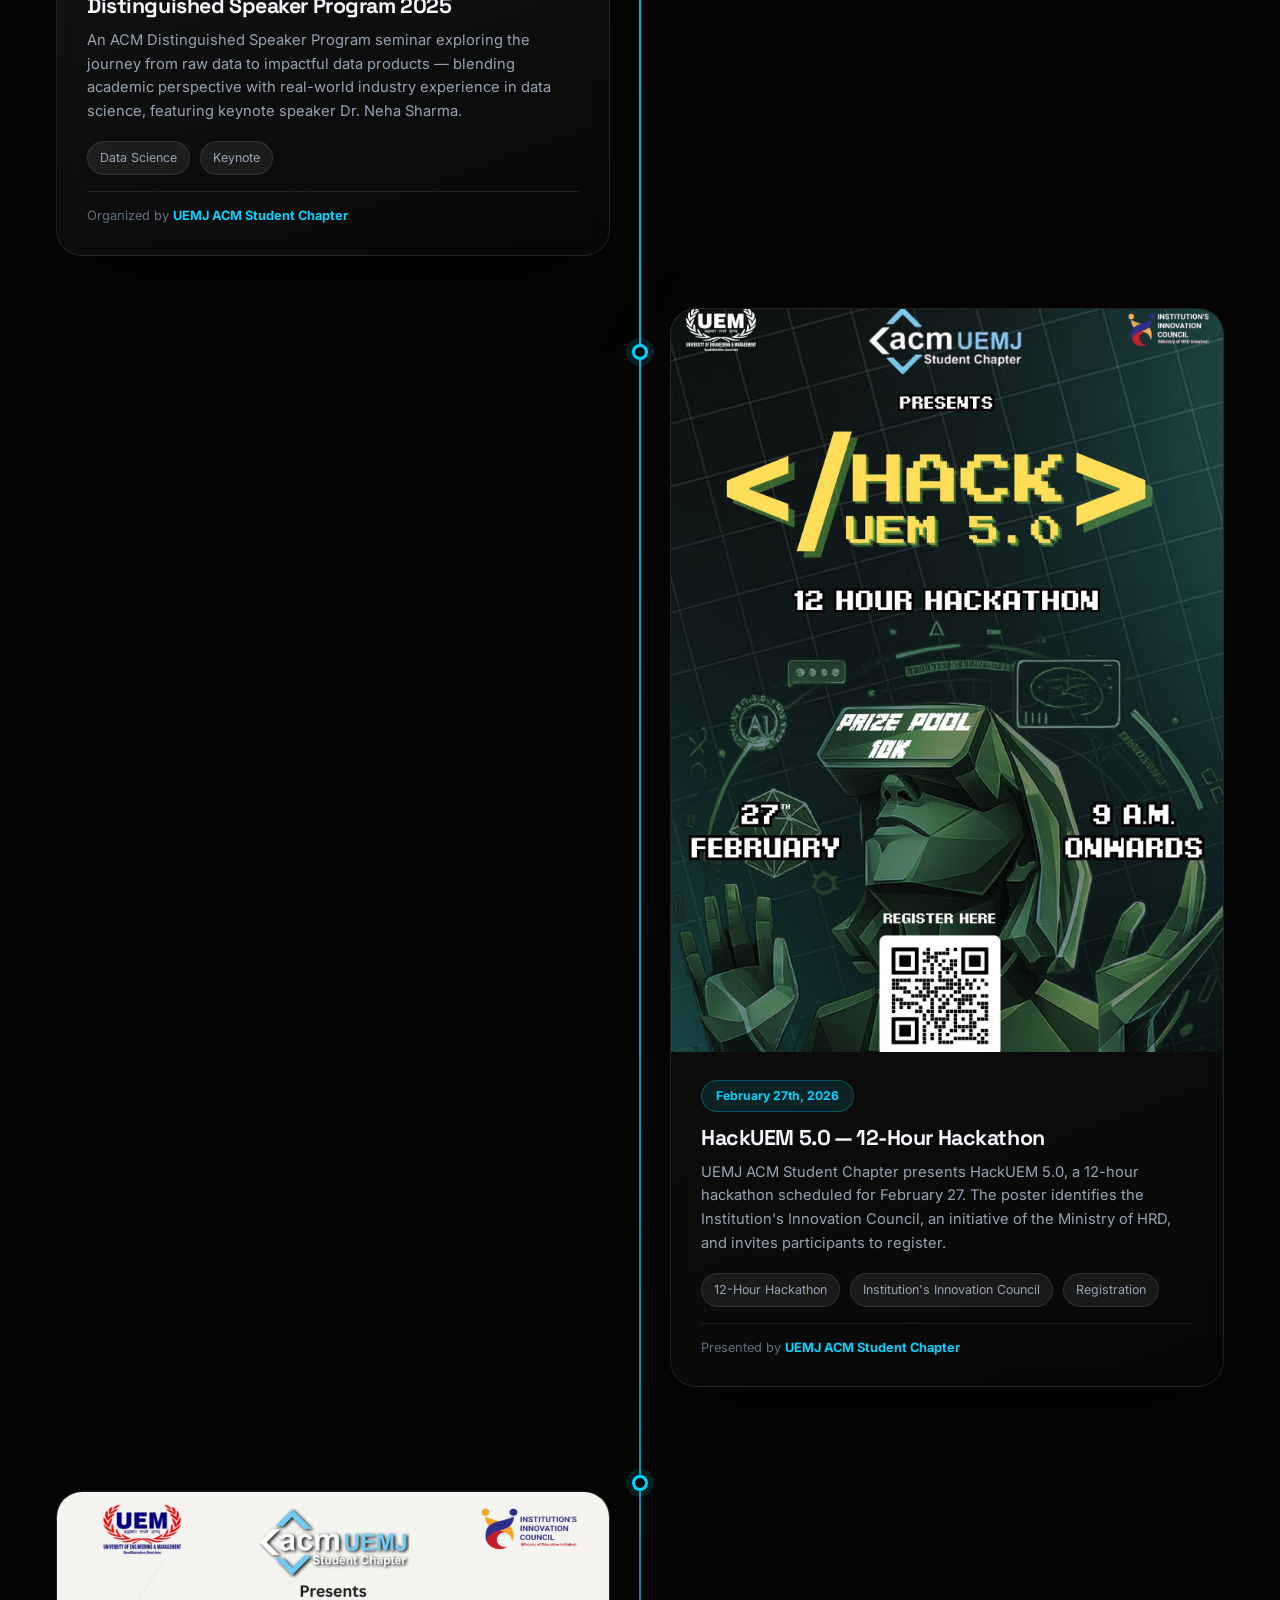
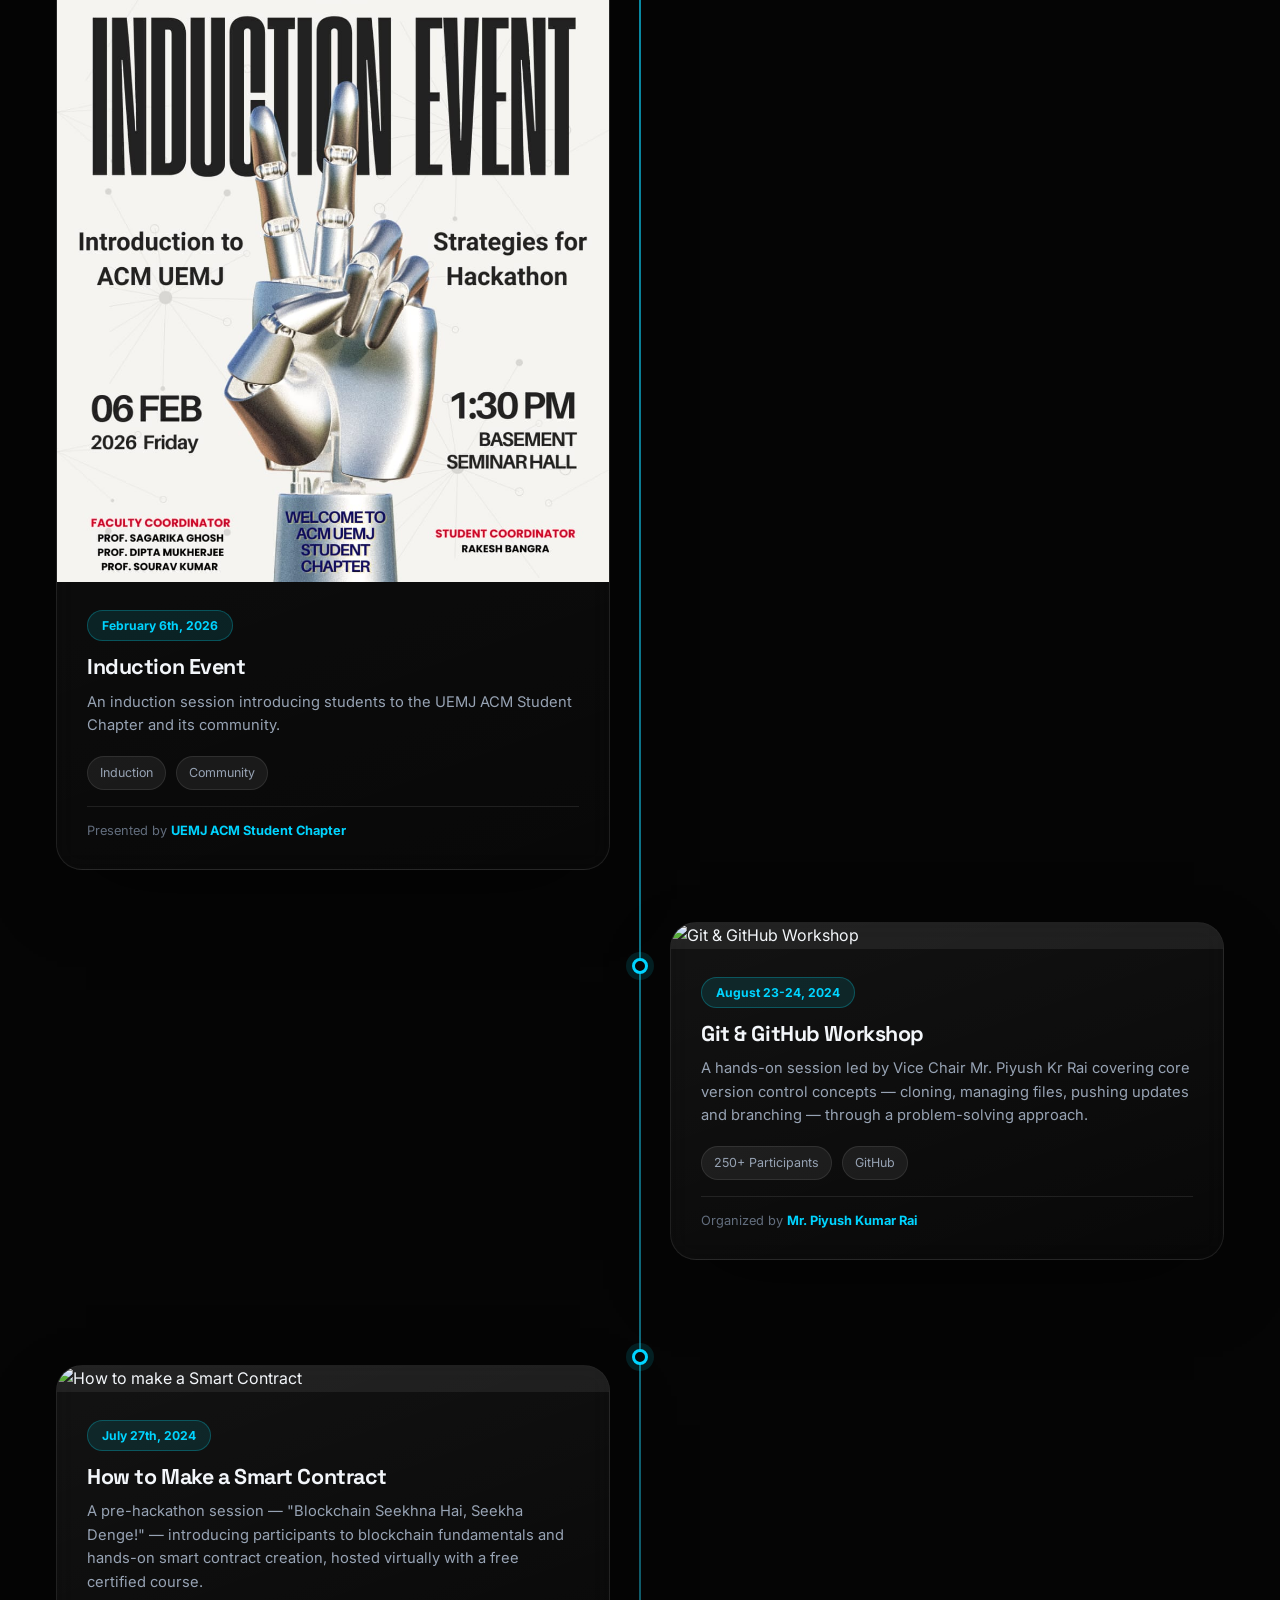
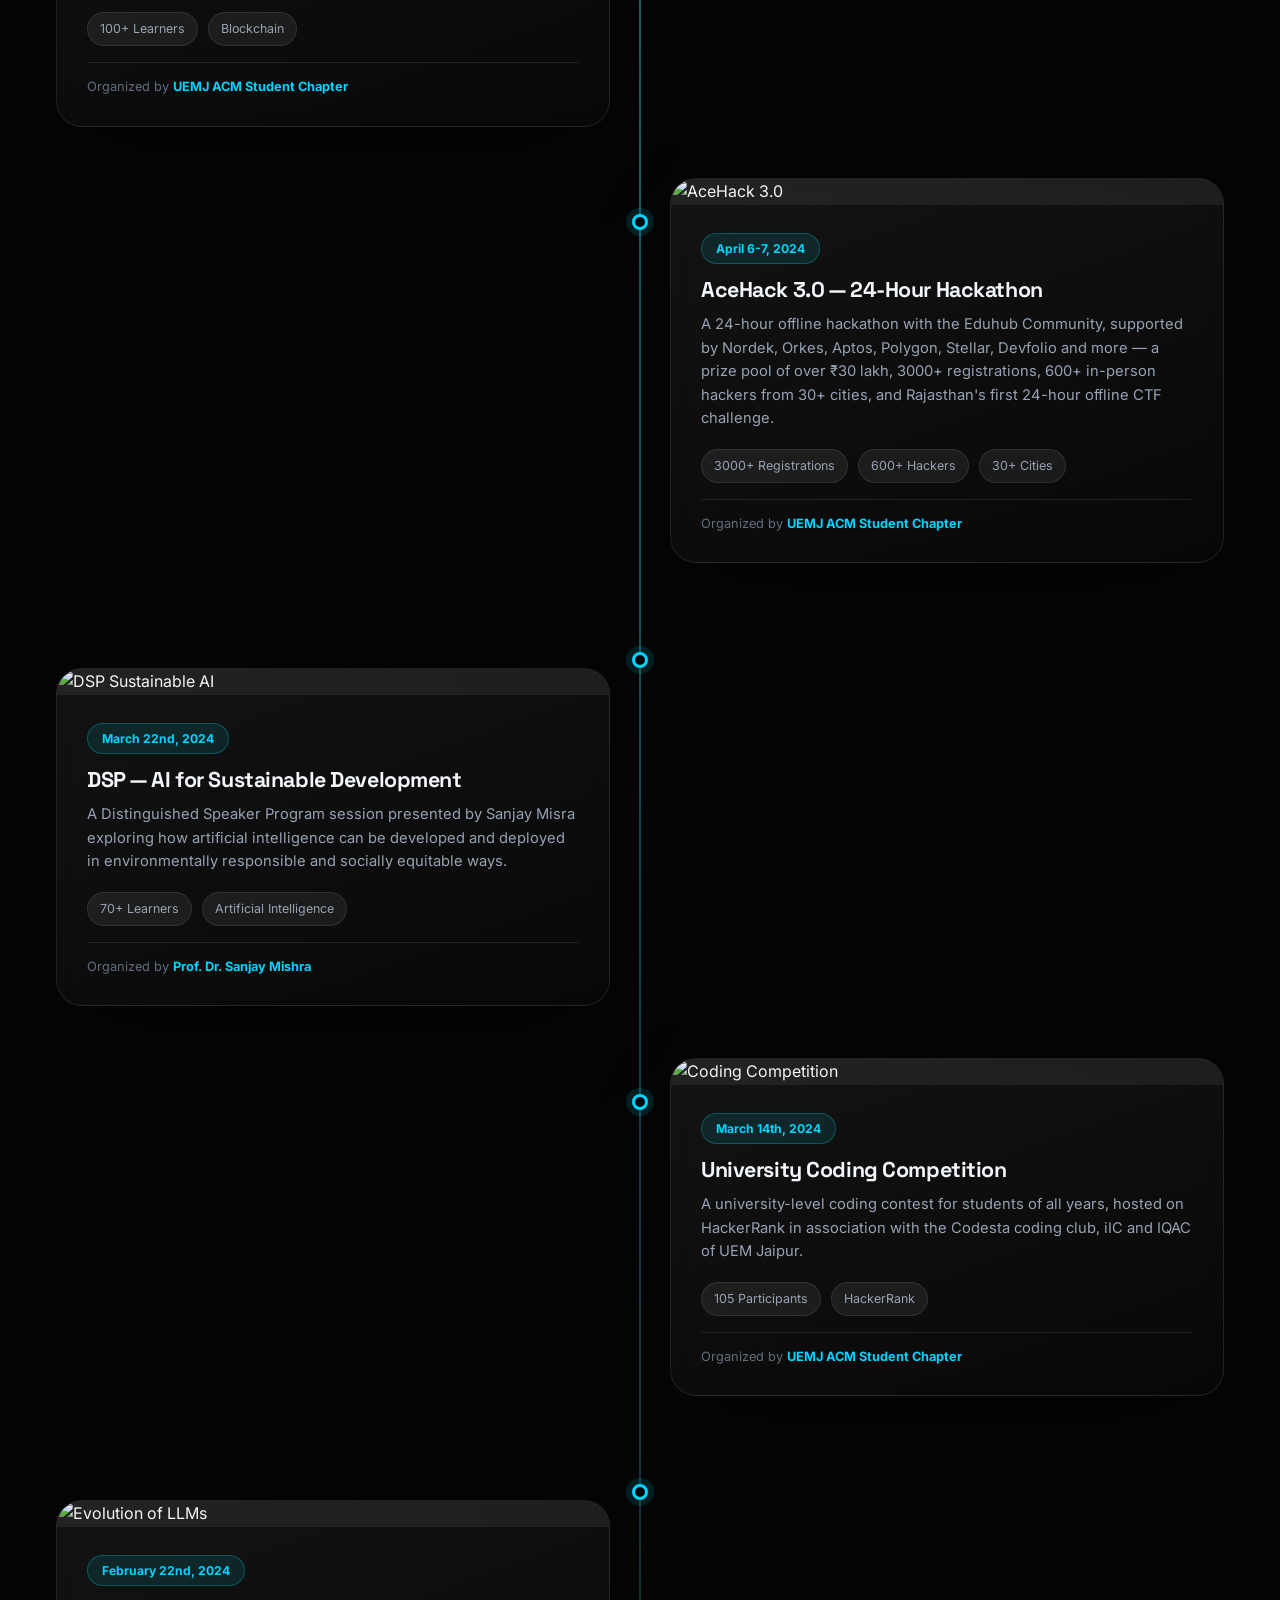
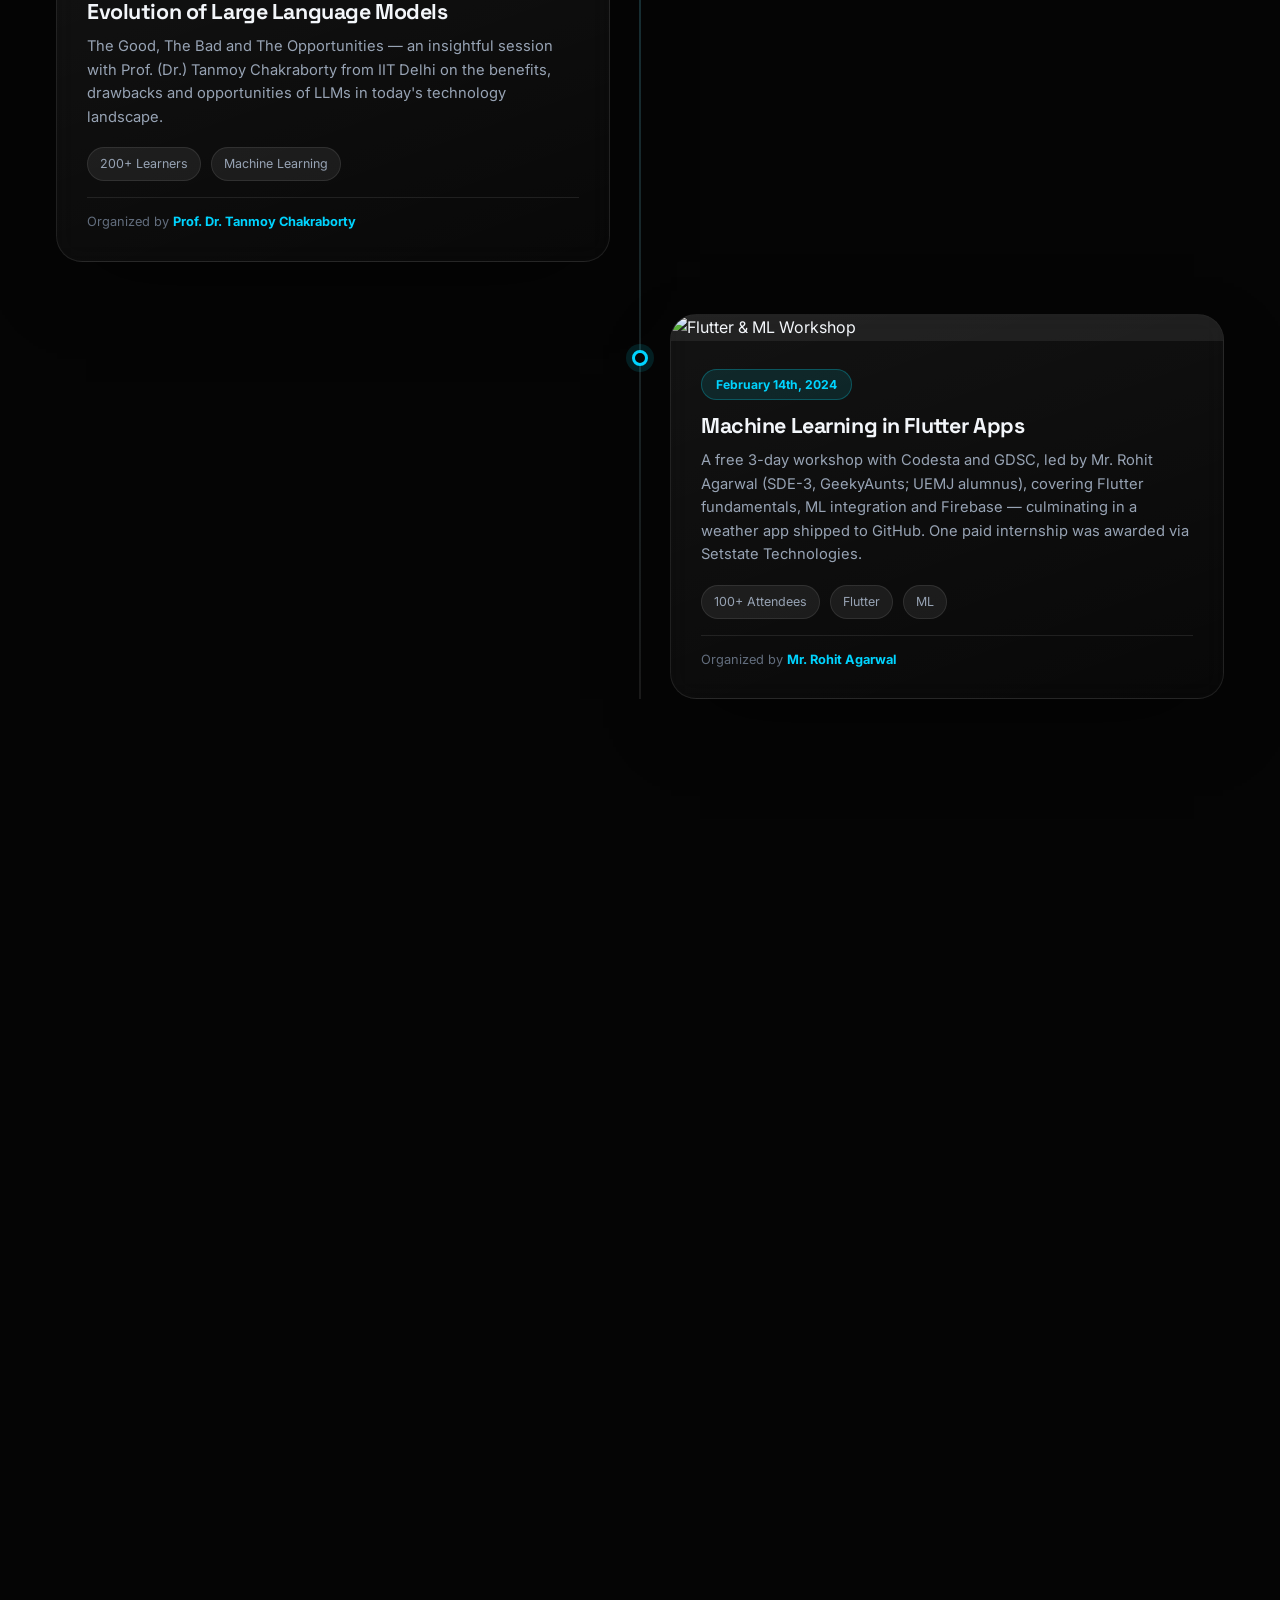
==== commit 66b27a81: "Update website" ====
--- a/event.html
+++ b/event.html
@@ -127,9 +127,9 @@
           <article class="glass-card tl-card tilt">
             <div class="tl-card-img"><img src="Assets/Induction%20Event%2026.jpg" alt="Induction Event 2026" loading="lazy" /></div>
             <div class="tl-card-body">
-              <span class="tl-date">February 6, 2026</span>
+              <span class="tl-date">July 27th, 2026</span>
               <h3>UEMJ ACM Induction &amp; Hackathon</h3>
-              <p>The UEMJ ACM Student Chapter event is listed for Friday, February 6, 2026, at 1:30 PM in the Basement Seminar Hall. The poster names Prof. Sagarika Ghosh, Prof. Dipta Mukherjee and Prof. Sourav Kumar as faculty coordinators, and Rakesh Bangra as student coordinator.</p>
+              <p>The UEMJ ACM Student Chapter event is listed for Friday, February 6, 2026 in the Basement Seminar Hall. The poster names Prof. Sagarika Ghosh, Prof. Dipta Mukherjee and Prof. Sourav Kumar as faculty coordinators, and Aman Kumar , Jayti Shree , Soham Roy and Piyush Kumar as student coordinator.</p>
               <div class="tl-tags"><span class="tl-tag">Induction</span><span class="tl-tag">Hackathon</span><span class="tl-tag">Basement Seminar Hall</span></div>
               <div class="tl-organizer">Presented by <strong>UEMJ ACM Student Chapter</strong></div>
             </div>
@@ -142,7 +142,7 @@
           <article class="glass-card tl-card tilt">
             <div class="tl-card-img"><img src="Assets/Code%20Mania.jpeg" alt="Code Mania" loading="lazy" /></div>
             <div class="tl-card-body">
-              <span class="tl-date">Date not listed on poster</span>
+              <span class="tl-date">September 11th, 2026</span>
               <h3>Code Mania</h3>
               <p>A coding event inviting students to put their programming skills to the test.</p>
               <div class="tl-tags"><span class="tl-tag">Coding</span><span class="tl-tag">Competition</span></div>
@@ -157,7 +157,7 @@
           <article class="glass-card tl-card tilt">
             <div class="tl-card-img"><img src="Assets/CODESTA%20%20ALGO%20.png" alt="UEMJ ACM Student Chapter x Codesta x Algo" loading="lazy" /></div>
             <div class="tl-card-body">
-              <span class="tl-date">October 2026</span>
+              <span class="tl-date">October 5th, 2026</span>
               <h3>UEMJ ACM Student Chapter x Codesta x Algo — Coding Competition</h3>
               <p>UEMJ ACM Student Chapter x Codesta x Algo is a coding competition scheduled for October 2026 at Central Lab, ACD 1, with a ₹10,000 cash prize pool plus giveaways, goodies and swag, presented with the Institution's Innovation Council.</p>
               <div class="tl-tags"><span class="tl-tag">₹10,000 Prize Pool</span><span class="tl-tag">Central Lab, ACD 1</span><span class="tl-tag">5th October 2026</span></div>
@@ -172,7 +172,7 @@
           <article class="glass-card tl-card tilt">
             <div class="tl-card-img"><img src="Assets/Hack%20Uem%206.jpeg" alt="HackUEM 6.0" loading="lazy" /></div>
             <div class="tl-card-body">
-              <span class="tl-date">September 11, 2026</span>
+              <span class="tl-date">September 11th, 2026</span>
               <h3>HackUEM 6.0</h3>
               <p>HackUEM 6.0 is scheduled for September 11, 2026, presented by the UEMJ ACM Student Chapter with the Institution's Innovation Council.</p>
               <div class="tl-tags"><span class="tl-tag">Hackathon</span><span class="tl-tag">UEMJ ACM</span><span class="tl-tag">Institution's Innovation Council</span></div>
@@ -187,7 +187,7 @@
           <article class="glass-card tl-card tilt">
             <div class="tl-card-img"><img src="Assets/Hack%20Uem%205.jpg" alt="HackUEM 5.0" loading="lazy" /></div>
             <div class="tl-card-body">
-              <span class="tl-date">February 27</span>
+              <span class="tl-date">February 27th, 2026</span>
               <h3>HackUEM 5.0 — 12-Hour Hackathon</h3>
               <p>UEMJ ACM Student Chapter presents HackUEM 5.0, a 12-hour hackathon scheduled for February 27. The poster identifies the Institution's Innovation Council, an initiative of the Ministry of HRD, and invites participants to register.</p>
               <div class="tl-tags"><span class="tl-tag">12-Hour Hackathon</span><span class="tl-tag">Institution's Innovation Council</span><span class="tl-tag">Registration</span></div>
@@ -202,7 +202,7 @@
           <article class="glass-card tl-card tilt">
             <div class="tl-card-img"><img src="https://lh3.googleusercontent.com/pw/AP1GczP2o9CgGHmZ1QpR0XRqX4ft0Qf3Jc2Ptw58ipVFqrOFdW0exMLEMVXgwc-isWlDOAYrNj16VqB4UUXQeaUOaUjSEMQahRS2heBmYLlznqF8g5km3A-UpR1aOUtLh8QoCdmwosFdS5YmPrBM31JGAsiC=w708-h915-s-no-gm?authuser=0" alt="Distinguished Speaker Program 2025" loading="lazy" /></div>
             <div class="tl-card-body">
-              <span class="tl-date">February 23, 2026</span>
+              <span class="tl-date">February 23rd, 2026</span>
               <h3>Distinguished Speaker Program 2025</h3>
               <p>An ACM Distinguished Speaker Program seminar exploring the journey from raw data to impactful data products — blending academic perspective with real-world industry experience in data science, featuring keynote speaker Dr. Neha Sharma.</p>
               <div class="tl-tags"><span class="tl-tag">Data Science</span><span class="tl-tag">Keynote</span></div>
@@ -232,7 +232,7 @@
           <article class="glass-card tl-card tilt">
             <div class="tl-card-img"><img src="https://lh3.googleusercontent.com/pw/AP1GczNJmIO2OMFP7b6A0FhQW0qOsABu0yeSCvejZenas_wm2zJkCkILcf2cnJqXhASqAioPDXCqs0PGrXsEeLAYtzadBMoDI8MZitcP4txxltfVyEGg8TZGLdG7VoskZopvvqeJHCHewUis6NRUwEQ0CjHD=w1080-h540-s-no-gm?authuser=0" alt="How to make a Smart Contract" loading="lazy" /></div>
             <div class="tl-card-body">
-              <span class="tl-date">July 27, 2024</span>
+              <span class="tl-date">July 27th, 2024</span>
               <h3>How to Make a Smart Contract</h3>
               <p>A pre-hackathon session — "Blockchain Seekhna Hai, Seekha Denge!" — introducing participants to blockchain fundamentals and hands-on smart contract creation, hosted virtually with a free certified course.</p>
               <div class="tl-tags"><span class="tl-tag">100+ Learners</span><span class="tl-tag">Blockchain</span></div>
@@ -262,7 +262,7 @@
           <article class="glass-card tl-card tilt">
             <div class="tl-card-img"><img src="https://lh3.googleusercontent.com/pw/AP1GczPVx1_idC5_yKuYVOi7mDUNwzOJExvrCOQw89MRynszEECLVSRVdRCP0GXcm2J4G0U9YCRAewsAQPSJbvhOvE7zFJlkcw2jwXz6SCzjYi-8My2JvBw9C5VIUiY4v13KLLQLQ8L7p2Ja8Tms7IKQEr0g=w915-h915-s-no-gm?authuser=0" alt="DSP Sustainable AI" loading="lazy" /></div>
             <div class="tl-card-body">
-              <span class="tl-date">March 22, 2024</span>
+              <span class="tl-date">March 22nd, 2024</span>
               <h3>DSP — AI for Sustainable Development</h3>
               <p>A Distinguished Speaker Program session presented by Sanjay Misra exploring how artificial intelligence can be developed and deployed in environmentally responsible and socially equitable ways.</p>
               <div class="tl-tags"><span class="tl-tag">70+ Learners</span><span class="tl-tag">Artificial Intelligence</span></div>
@@ -277,7 +277,7 @@
           <article class="glass-card tl-card tilt">
             <div class="tl-card-img"><img src="https://lh3.googleusercontent.com/pw/AP1GczNPER2Qd5REHNb0xJmtrlYpgUTKMBUd2_RxdylIz1GPO2zt0YSFXWzkgefit_8hjDhBgfHHxieeYOAPECOUweSWkDNNvQaJBlIhHMX2skPbrHSgBeRo3UUY27RTchrJexkkKGc_KL-9sBz-yFFhSvxu=w734-h560-s-no-gm?authuser=0" alt="Coding Competition" loading="lazy" /></div>
             <div class="tl-card-body">
-              <span class="tl-date">March 14, 2024</span>
+              <span class="tl-date">March 14th, 2024</span>
               <h3>University Coding Competition</h3>
               <p>A university-level coding contest for students of all years, hosted on HackerRank in association with the Codesta coding club, iIC and IQAC of UEM Jaipur.</p>
               <div class="tl-tags"><span class="tl-tag">105 Participants</span><span class="tl-tag">HackerRank</span></div>
@@ -292,7 +292,7 @@
           <article class="glass-card tl-card tilt">
             <div class="tl-card-img"><img src="https://lh3.googleusercontent.com/pw/AP1GczMdhqWBkRTL2yubbcbPcY2K9OEW0En12wzkjb5lyiEr8sPUjmgdvEkoNAke75fCij2ADvXplYGWGhWKw4pPefTgWCRacgVyIYJw19sN_KZ_OOAQxyM3uXXLzxD3MmWCHNCp49LBUJxLsSE1vlV46Wzy=w938-h915-s-no-gm?authuser=0" alt="Evolution of LLMs" loading="lazy" /></div>
             <div class="tl-card-body">
-              <span class="tl-date">February 22, 2024</span>
+              <span class="tl-date">February 22nd, 2024</span>
               <h3>Evolution of Large Language Models</h3>
               <p>The Good, The Bad and The Opportunities — an insightful session with Prof. (Dr.) Tanmoy Chakraborty from IIT Delhi on the benefits, drawbacks and opportunities of LLMs in today's technology landscape.</p>
               <div class="tl-tags"><span class="tl-tag">200+ Learners</span><span class="tl-tag">Machine Learning</span></div>
@@ -307,7 +307,7 @@
           <article class="glass-card tl-card tilt">
             <div class="tl-card-img"><img src="https://lh3.googleusercontent.com/pw/AP1GczN5spqBU-fhItaH8kEMUo0xPHHo7wayQv1GfvW9O3HN2LzWxdev0aVdgpIWh4I_6ogp4CkdArAT5WwrvISoFaTchiy031LoYd5sORhcsuQt7FlvWQowBRFi9rdK_RsAEcmVmYmXoSXsZWhppq2XDyUQ=w904-h904-s-no-gm?authuser=0" alt="Flutter & ML Workshop" loading="lazy" /></div>
             <div class="tl-card-body">
-              <span class="tl-date">February 14, 2024</span>
+              <span class="tl-date">February 14th, 2024</span>
               <h3>Machine Learning in Flutter Apps</h3>
               <p>A free 3-day workshop with Codesta and GDSC, led by Mr. Rohit Agarwal (SDE-3, GeekyAunts; UEMJ alumnus), covering Flutter fundamentals, ML integration and Firebase — culminating in a weather app shipped to GitHub. One paid internship was awarded via Setstate Technologies.</p>
               <div class="tl-tags"><span class="tl-tag">100+ Attendees</span><span class="tl-tag">Flutter</span><span class="tl-tag">ML</span></div>
@@ -322,7 +322,7 @@
           <article class="glass-card tl-card tilt">
             <div class="tl-card-img"><img src="Assets/Code%20conquest.jpeg" alt="Code conquest 2nd year" loading="lazy" /></div>
             <div class="tl-card-body">
-              <span class="tl-date">Date not listed on poster</span>
+              <span class="tl-date">September 2nd, 2026</span>
               <h3>Code Conquest — 2nd Year</h3>
               <p>A coding contest for second-year students built around the poster's “Code. Cook. Compete. Win.” theme. UEMJ ACM Student Chapter and the Institution's Innovation Council present the event, with GeeksforGeeks listed as platform partner and prizes for the top three ranks.</p>
               <div class="tl-tags"><span class="tl-tag">2nd-Year Eligibility</span><span class="tl-tag">Coding Contest</span><span class="tl-tag">GeeksforGeeks</span></div>
@@ -337,7 +337,7 @@
           <article class="glass-card tl-card tilt">
             <div class="tl-card-img"><img src="Assets/Code%20Byte.jpeg" alt="Code Byte 3rd year" loading="lazy" /></div>
             <div class="tl-card-body">
-              <span class="tl-date">Date not listed on poster</span>
+              <span class="tl-date">September 2nd, 2026</span>
               <h3>Code Byte — 3rd Year</h3>
               <p>A coding contest for third-year students built around the poster's “Think. Code. Compete. Win.” theme. UEMJ ACM Student Chapter and the Institution's Innovation Council present the event, with GeeksforGeeks listed as platform partner and prizes for the top three ranks.</p>
               <div class="tl-tags"><span class="tl-tag">3rd-Year Eligibility</span><span class="tl-tag">Coding Contest</span><span class="tl-tag">GeeksforGeeks</span></div>
@@ -352,7 +352,7 @@
           <article class="glass-card tl-card tilt">
             <div class="tl-card-img"><img src="Assets/Induction%20Event.jpg" alt="UEMJ ACM induction event" loading="lazy" /></div>
             <div class="tl-card-body">
-              <span class="tl-date">Date not listed on poster</span>
+              <span class="tl-date">February 6th, 2026</span>
               <h3>Induction Event</h3>
               <p>An induction session introducing students to the UEMJ ACM Student Chapter and its community.</p>
               <div class="tl-tags"><span class="tl-tag">Induction</span><span class="tl-tag">Community</span></div>
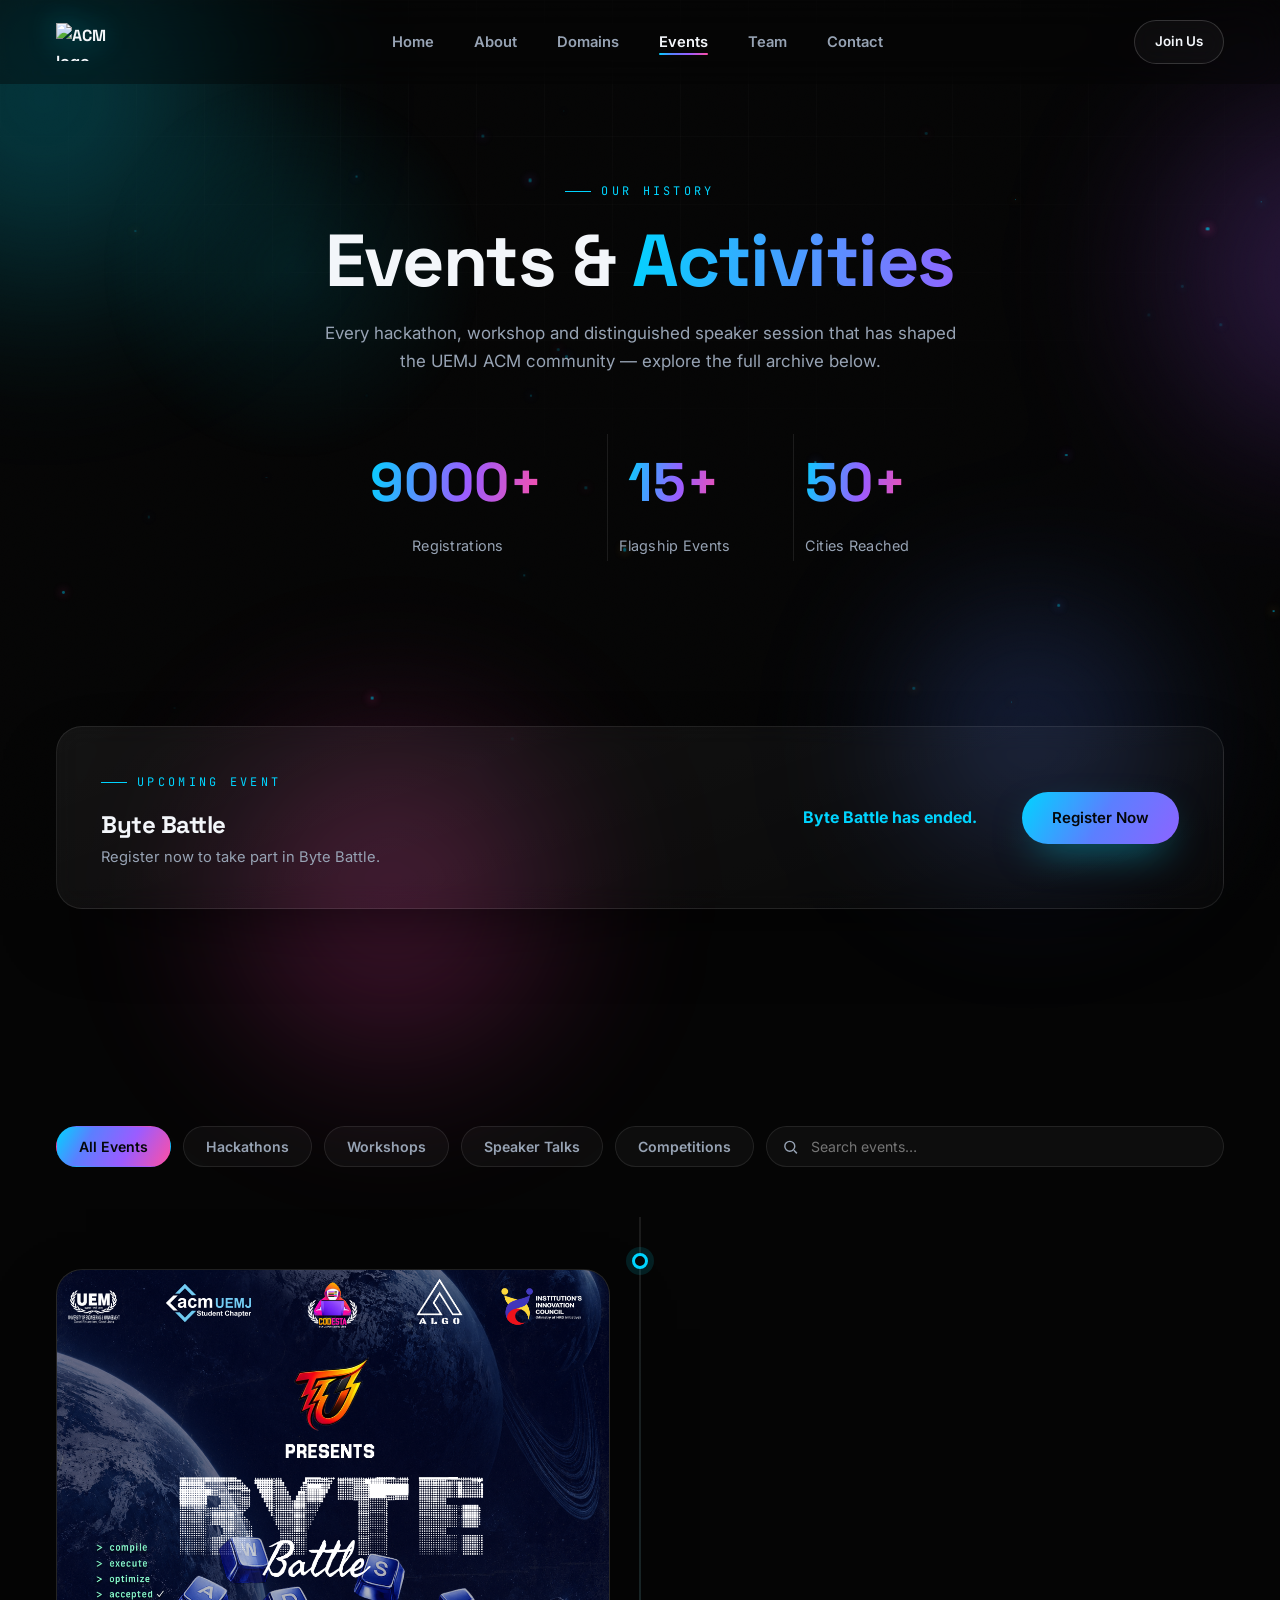
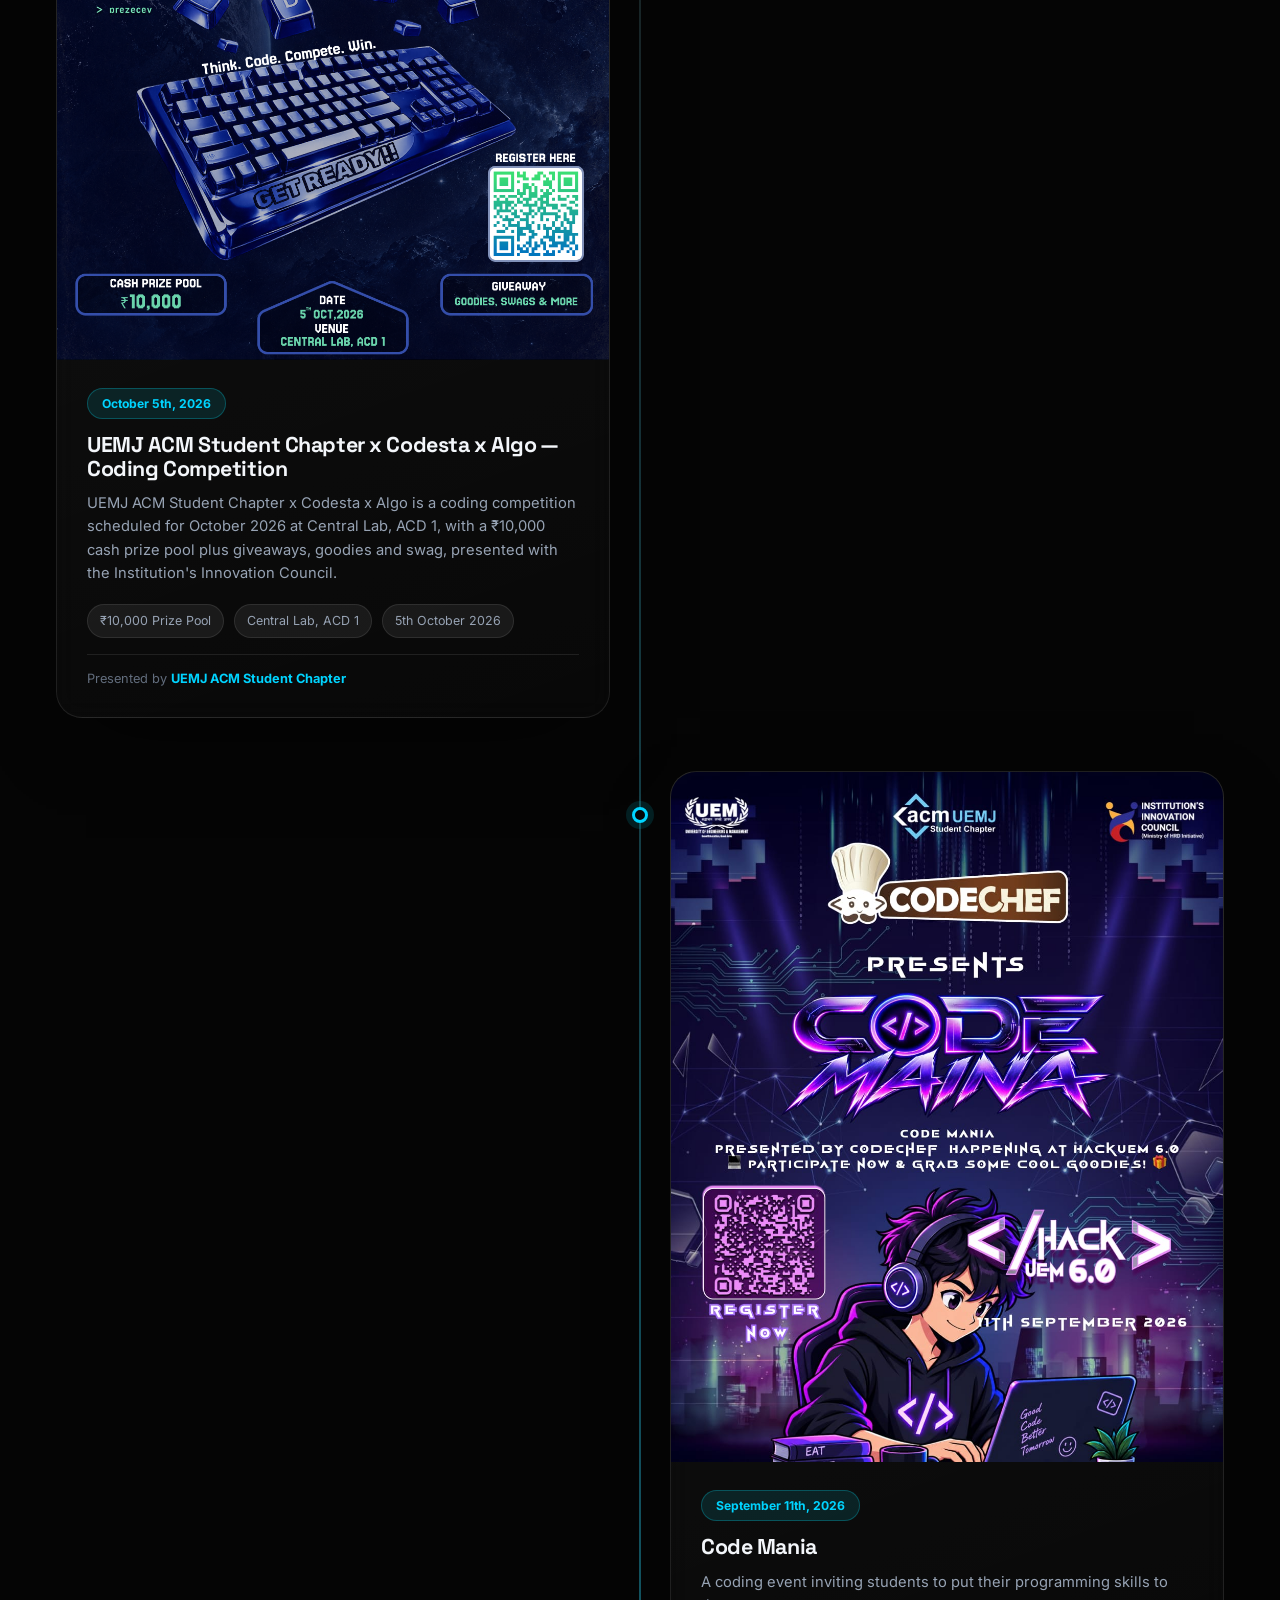
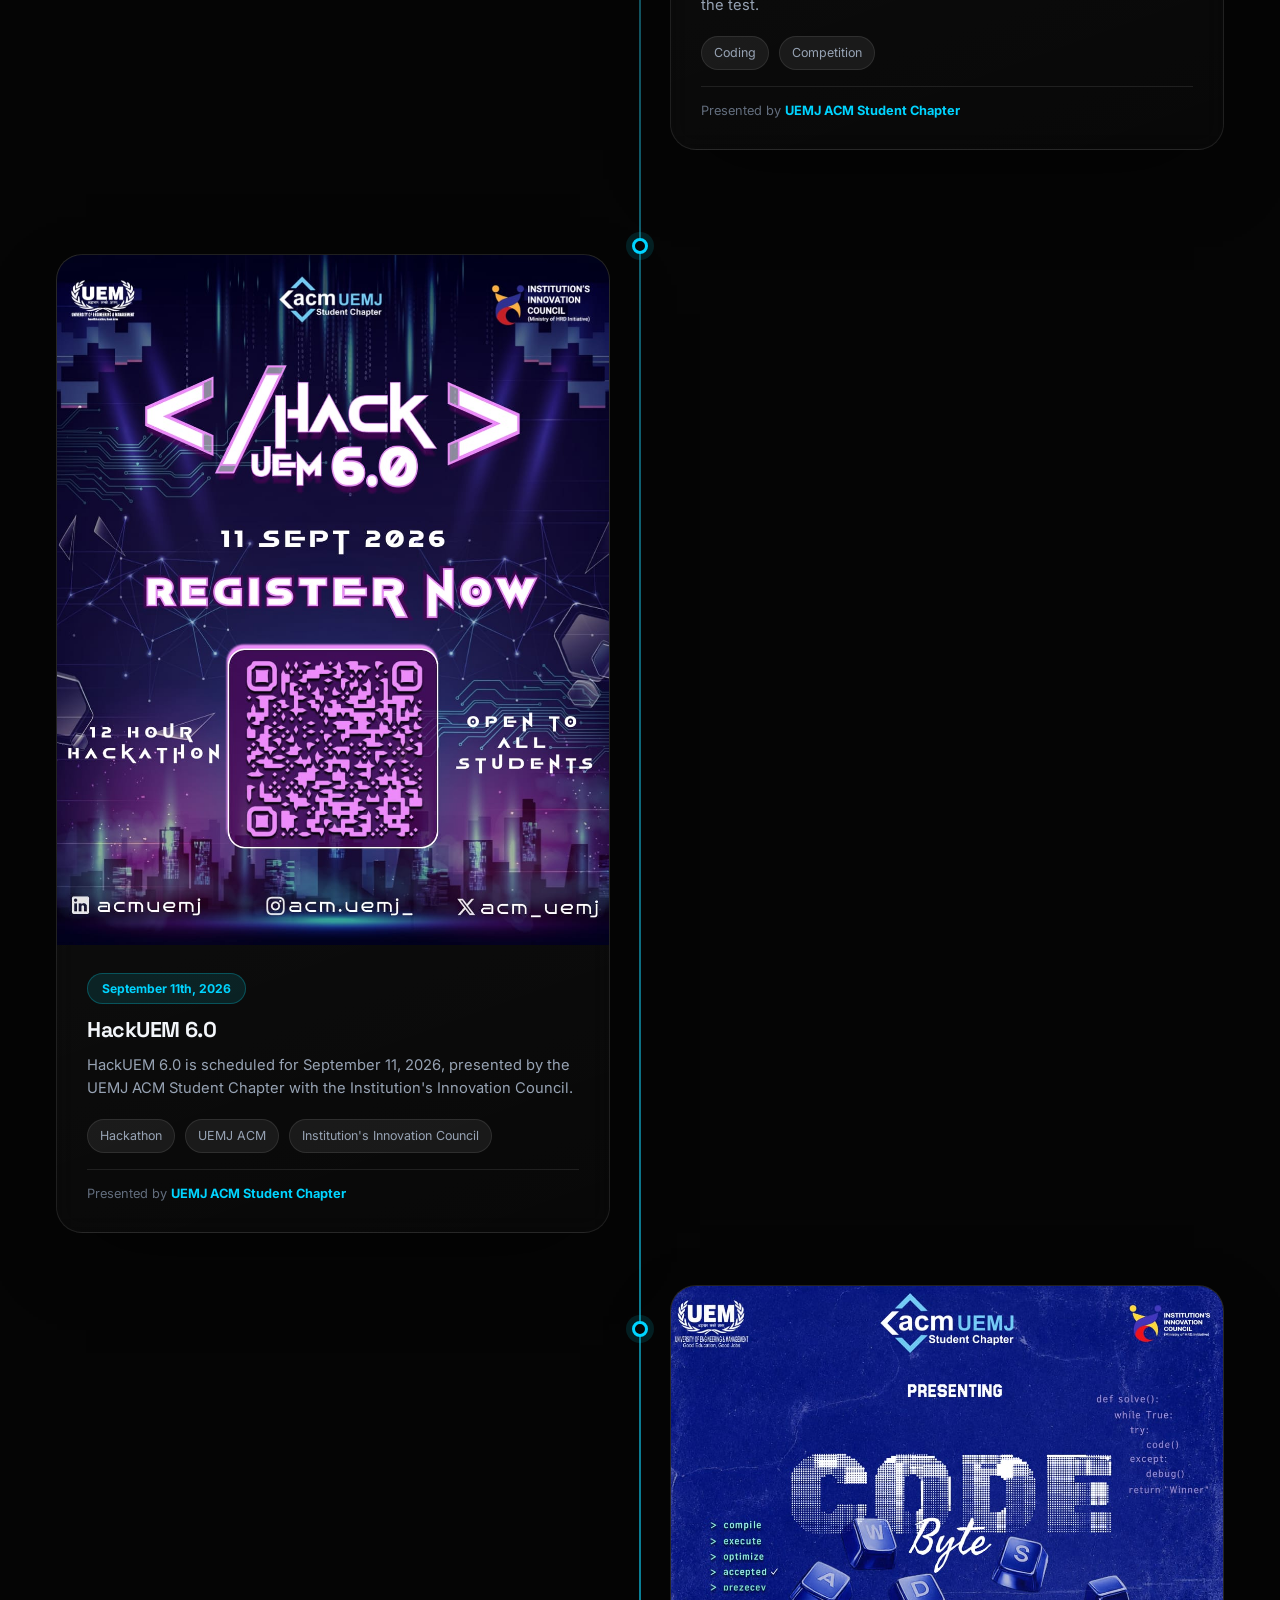
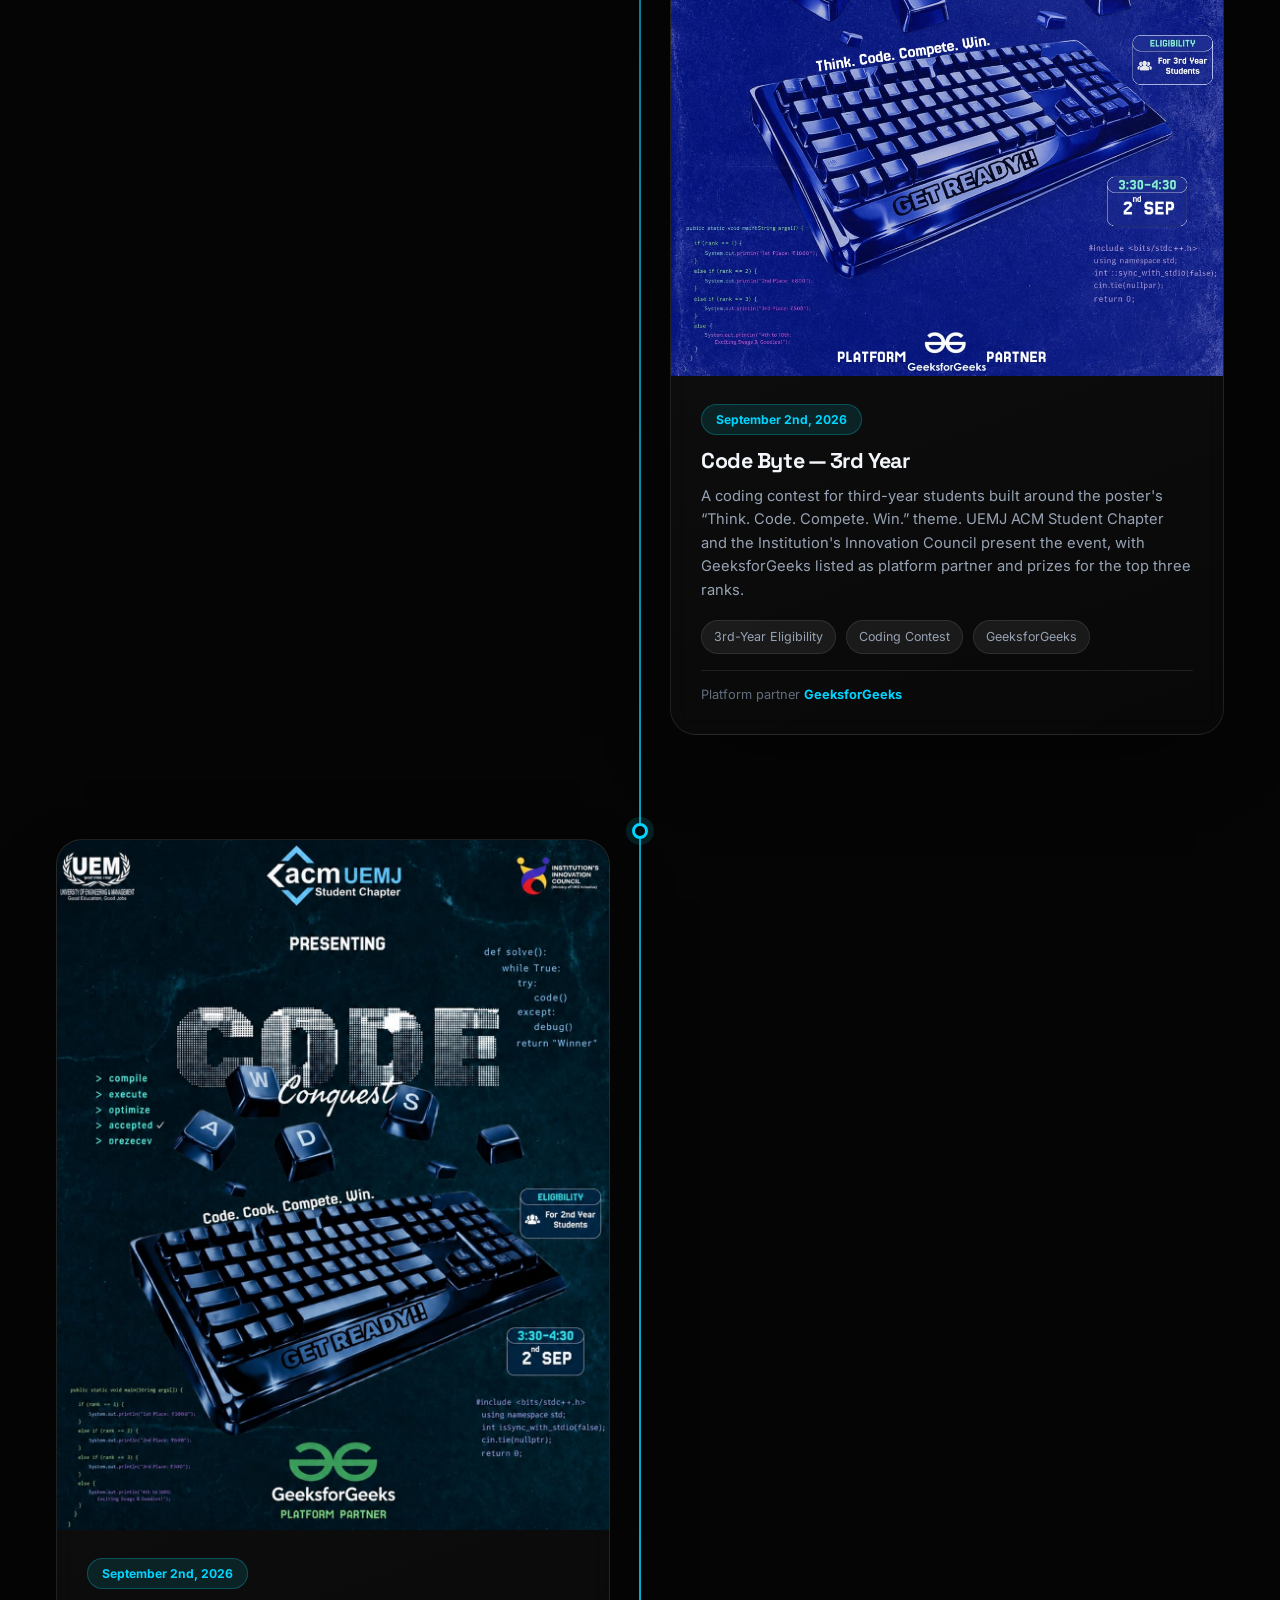
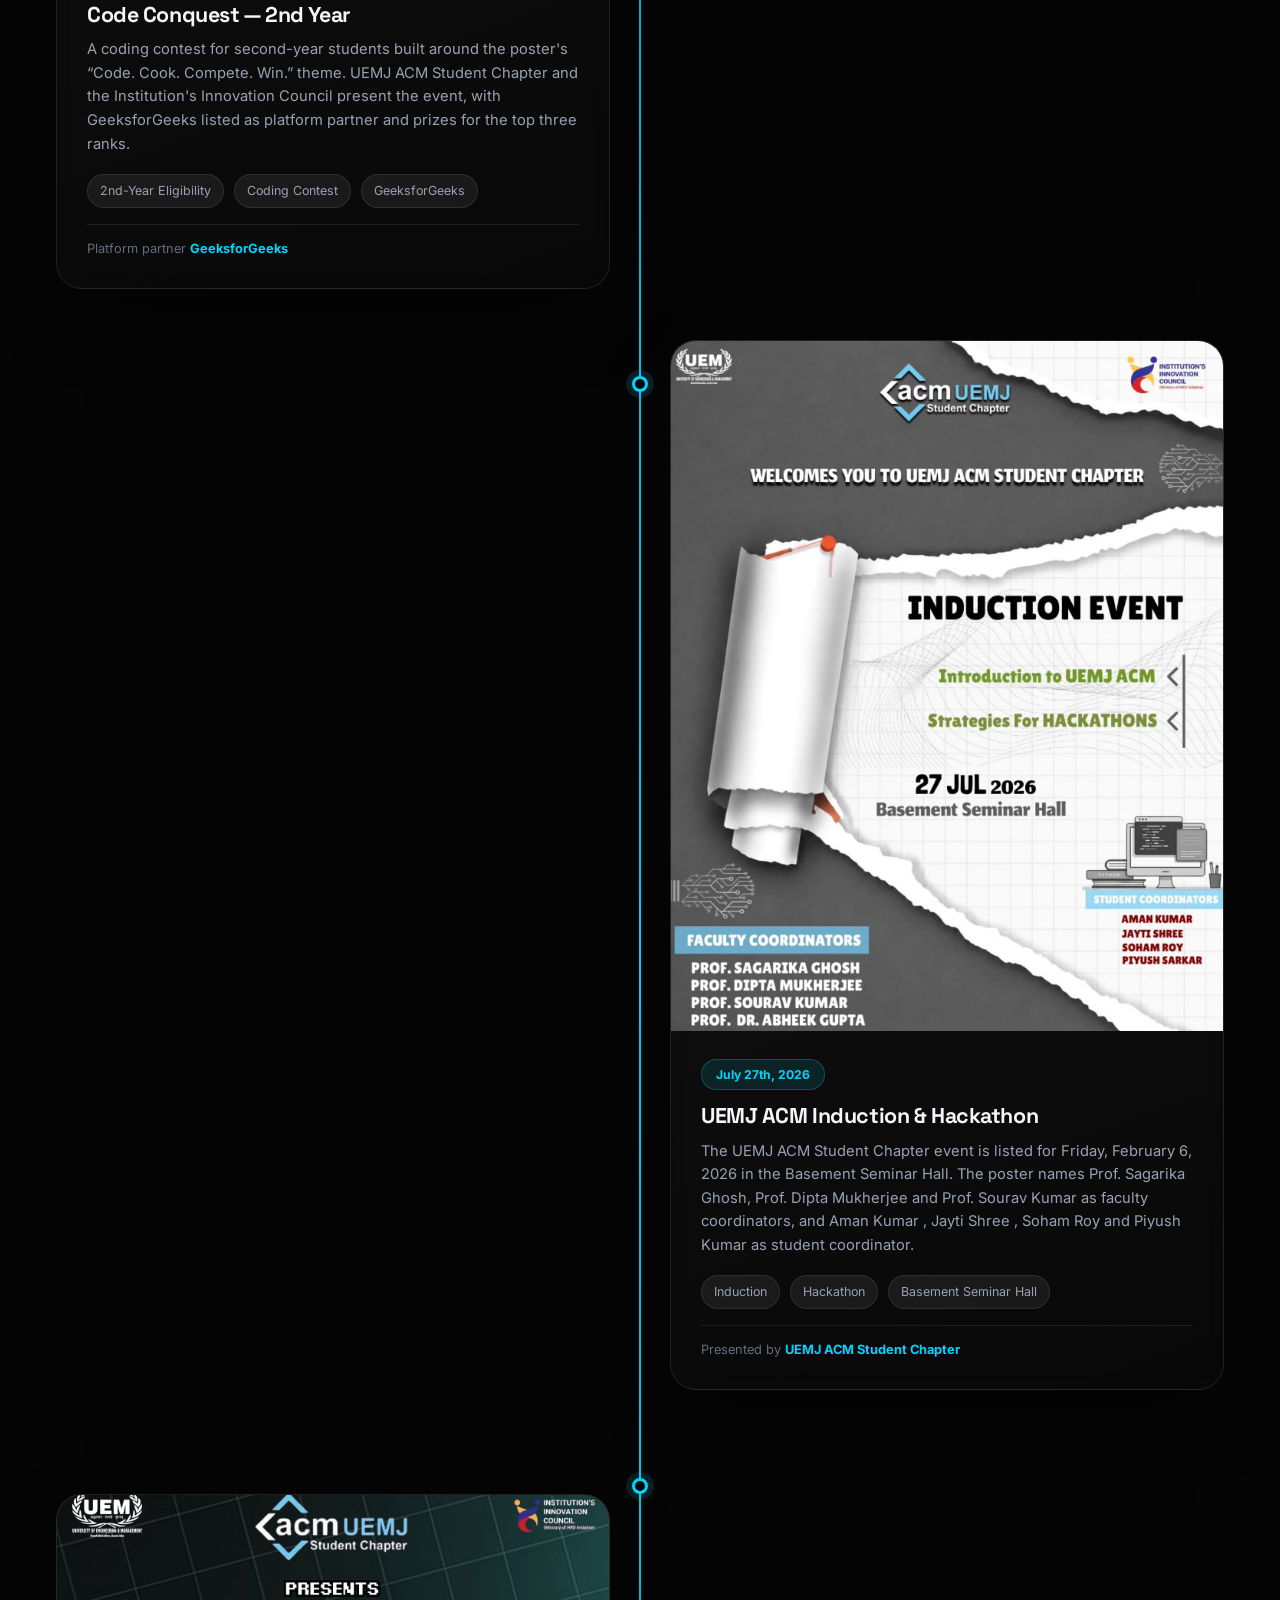
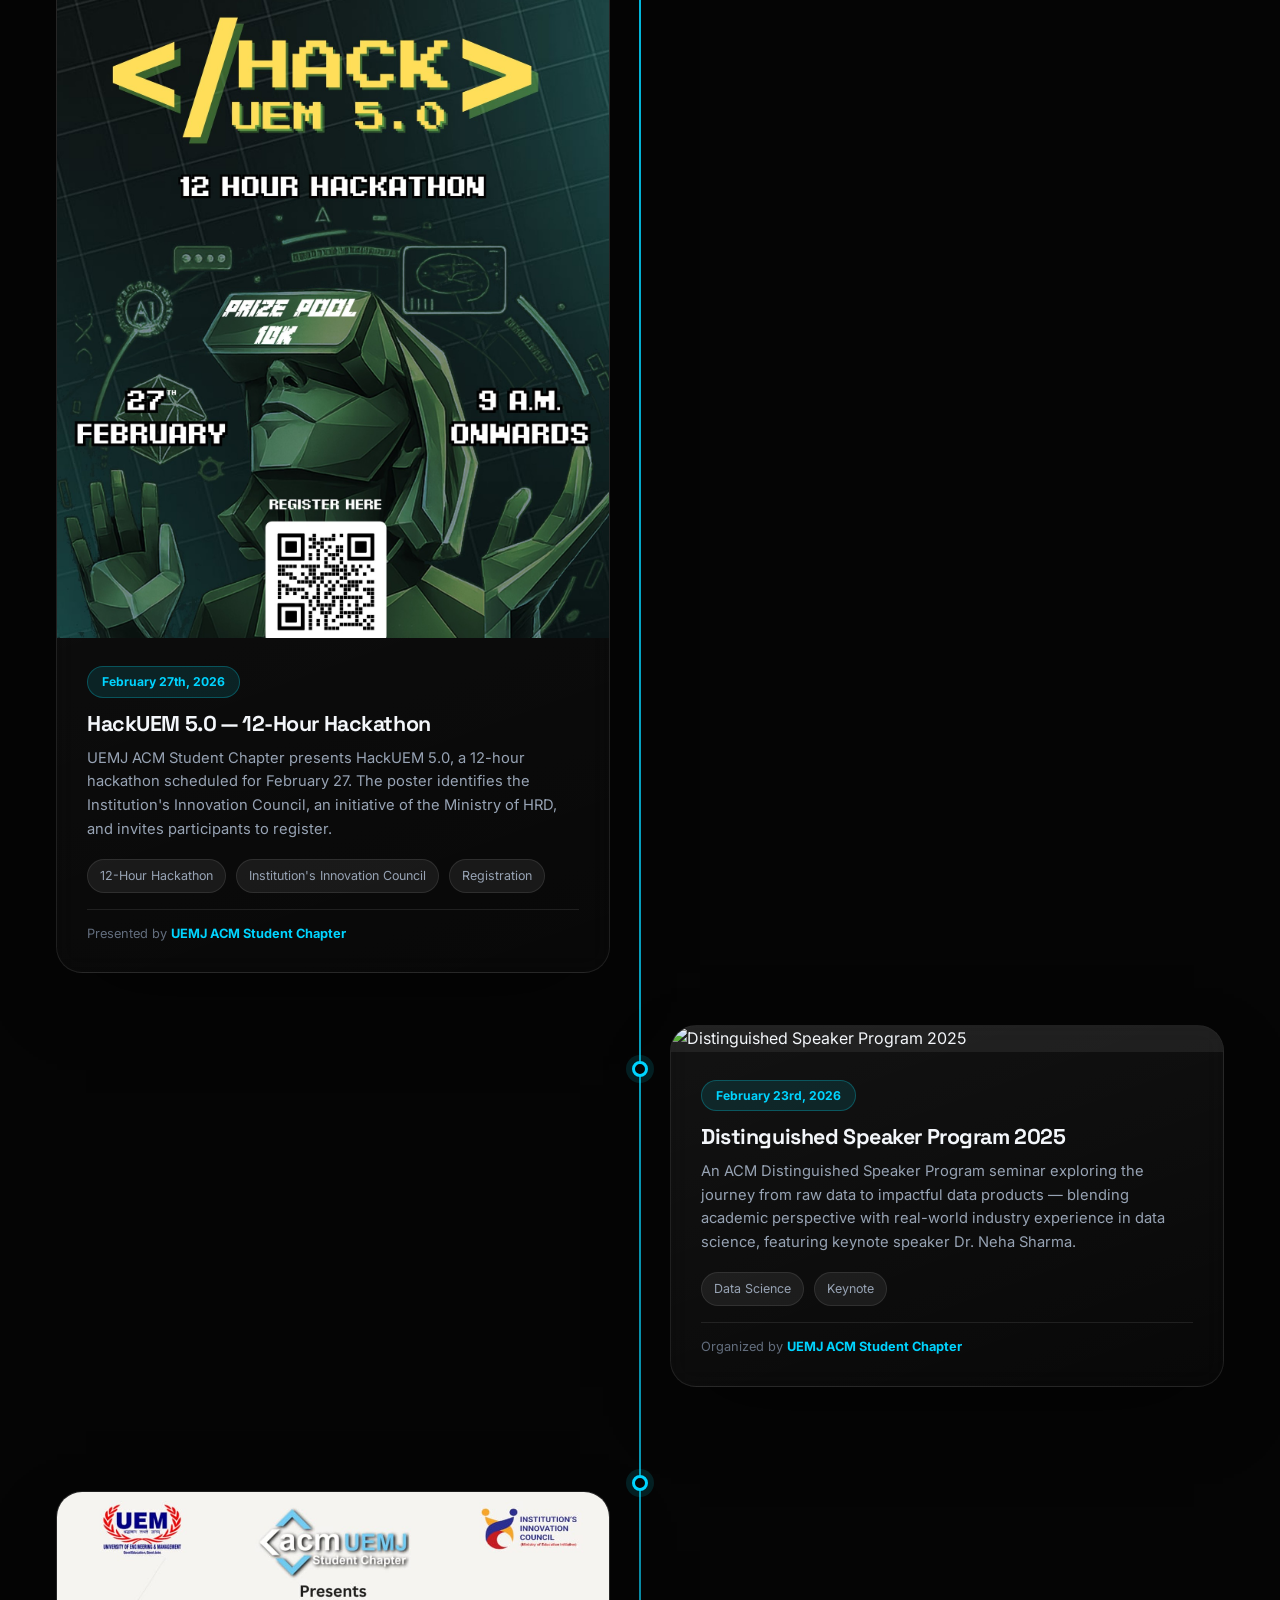
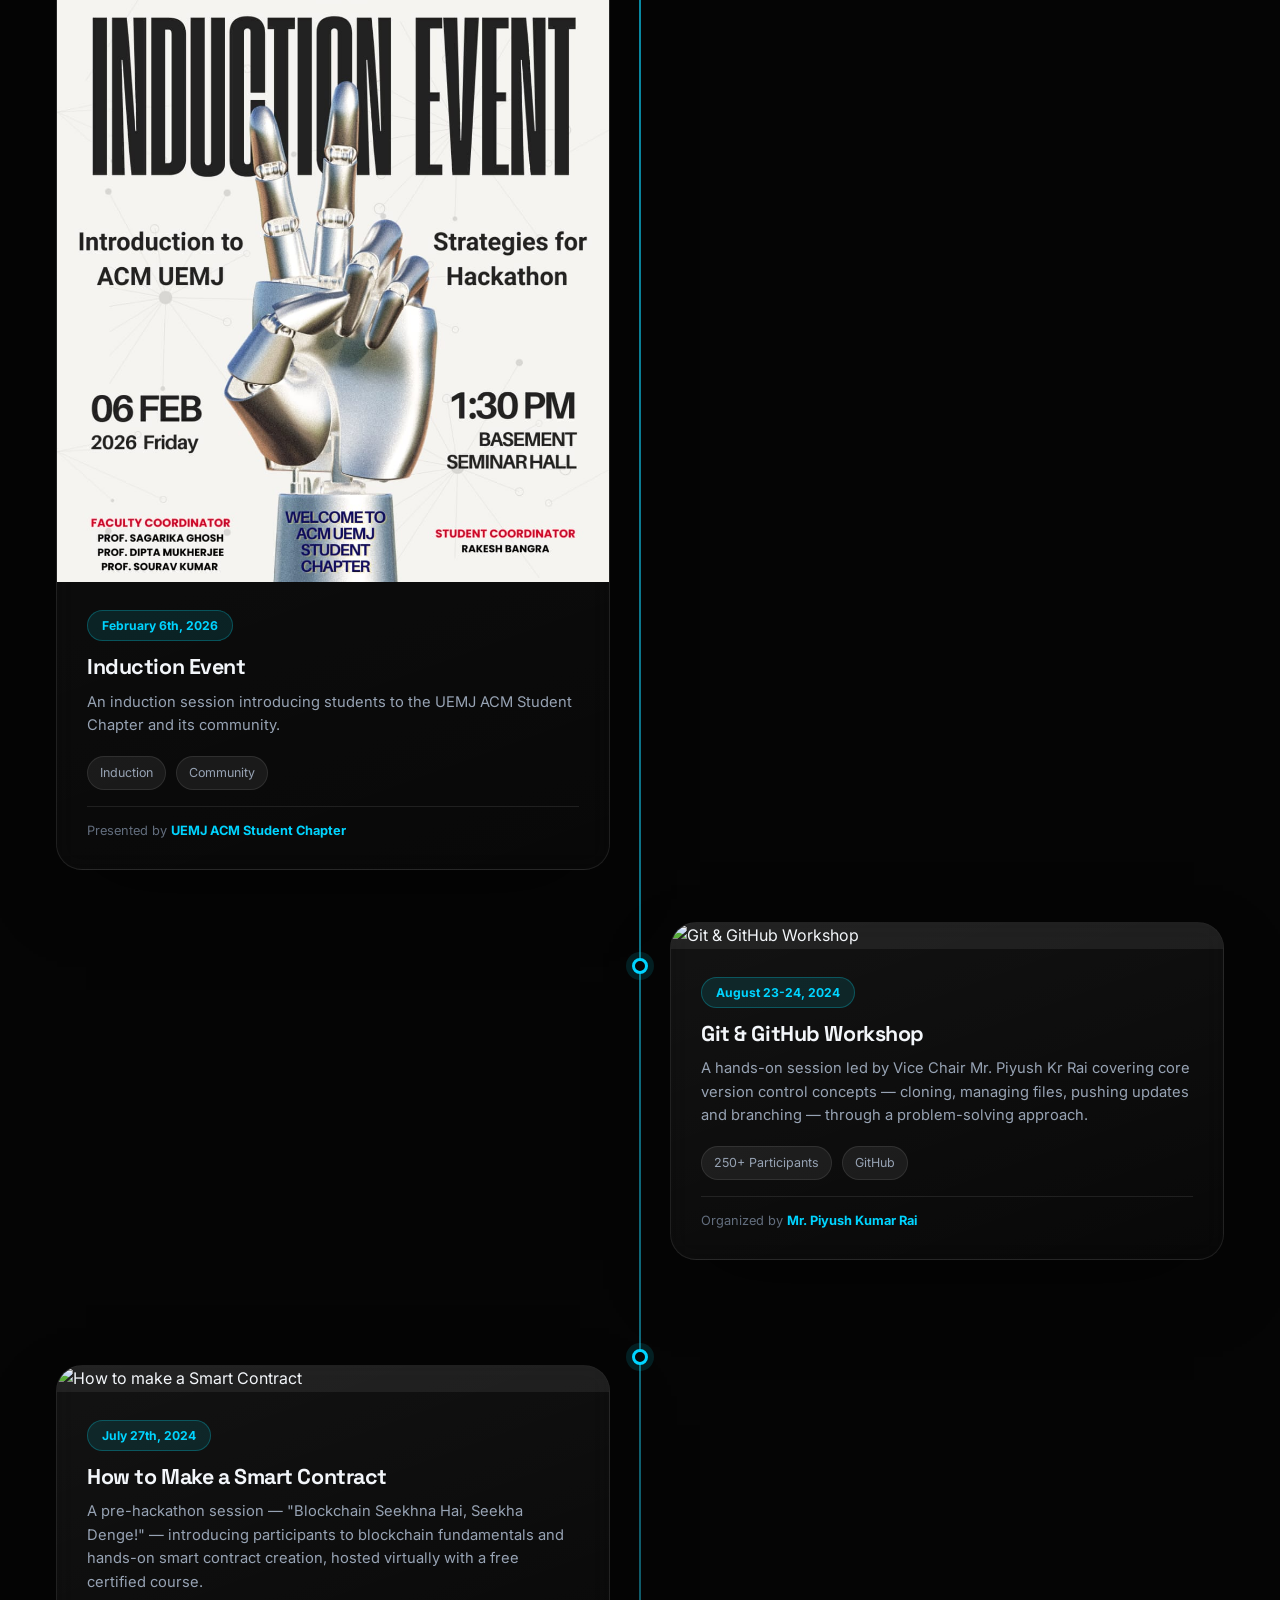
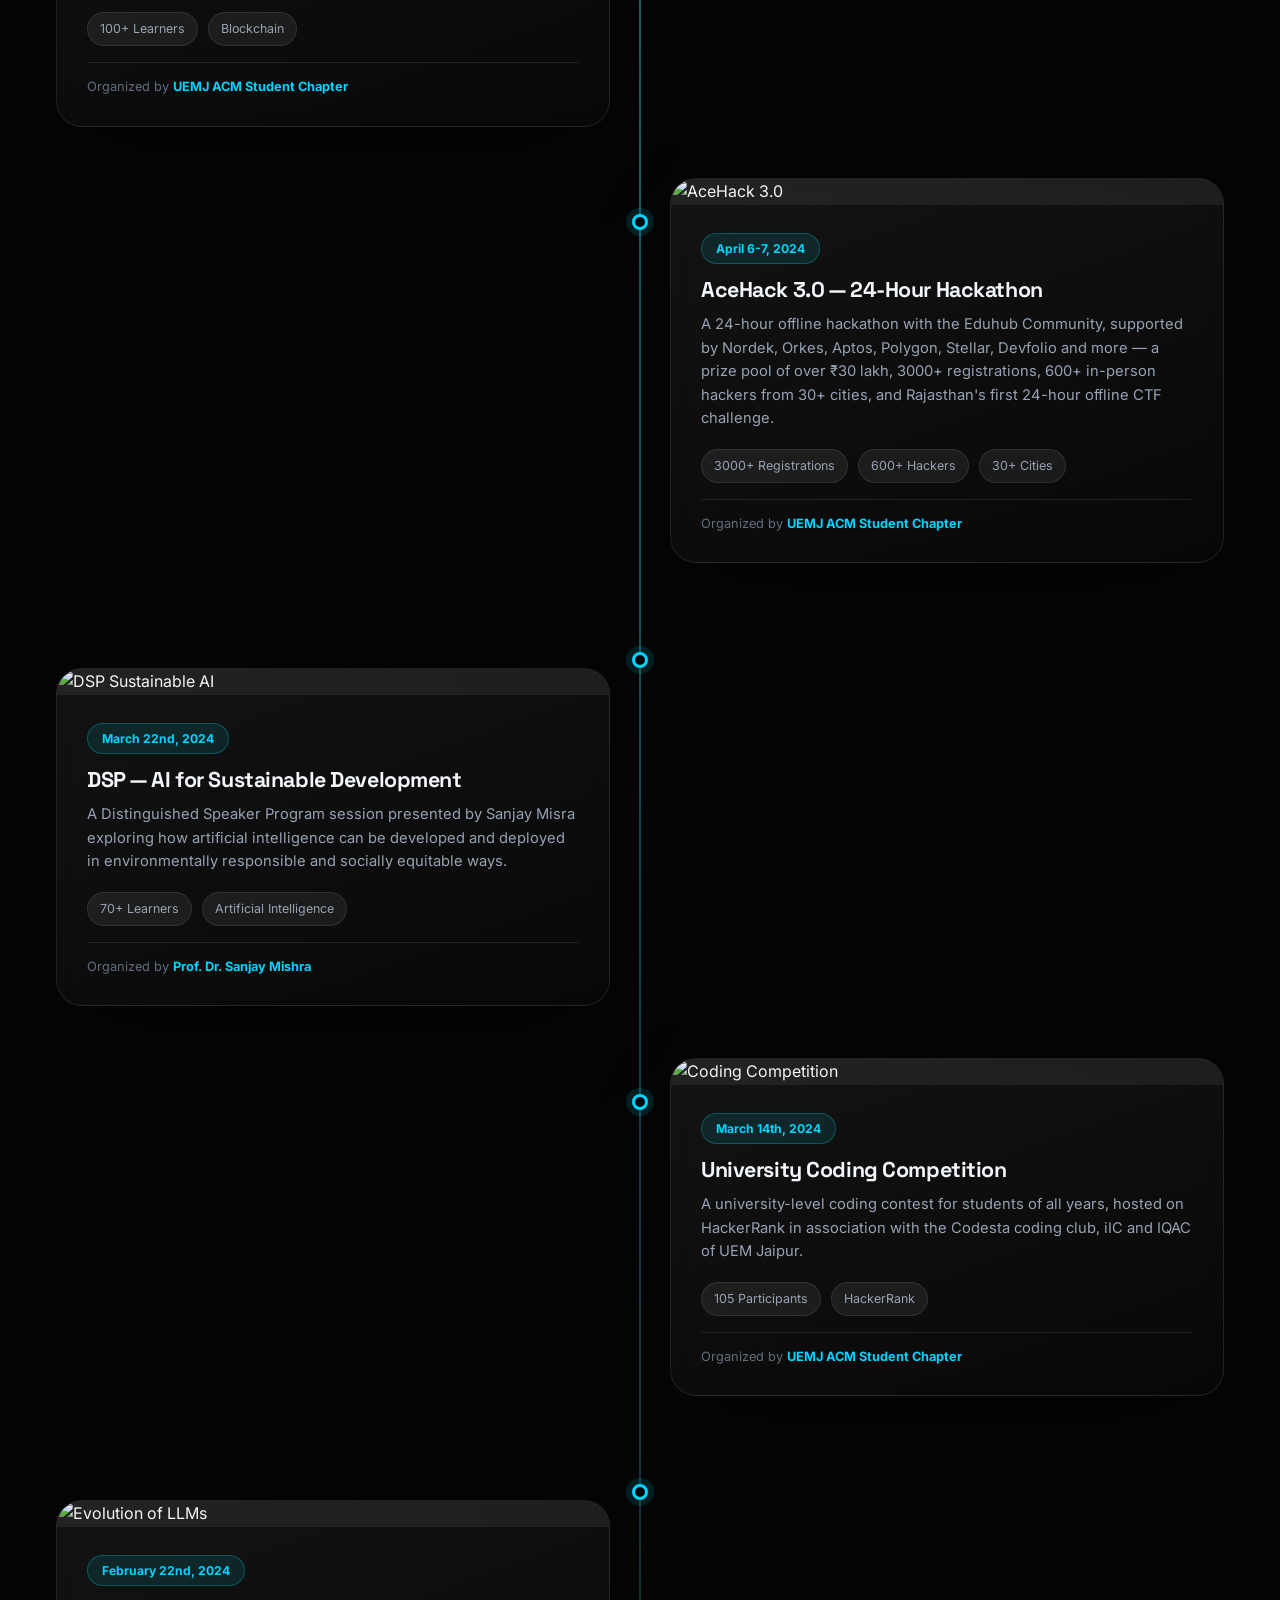
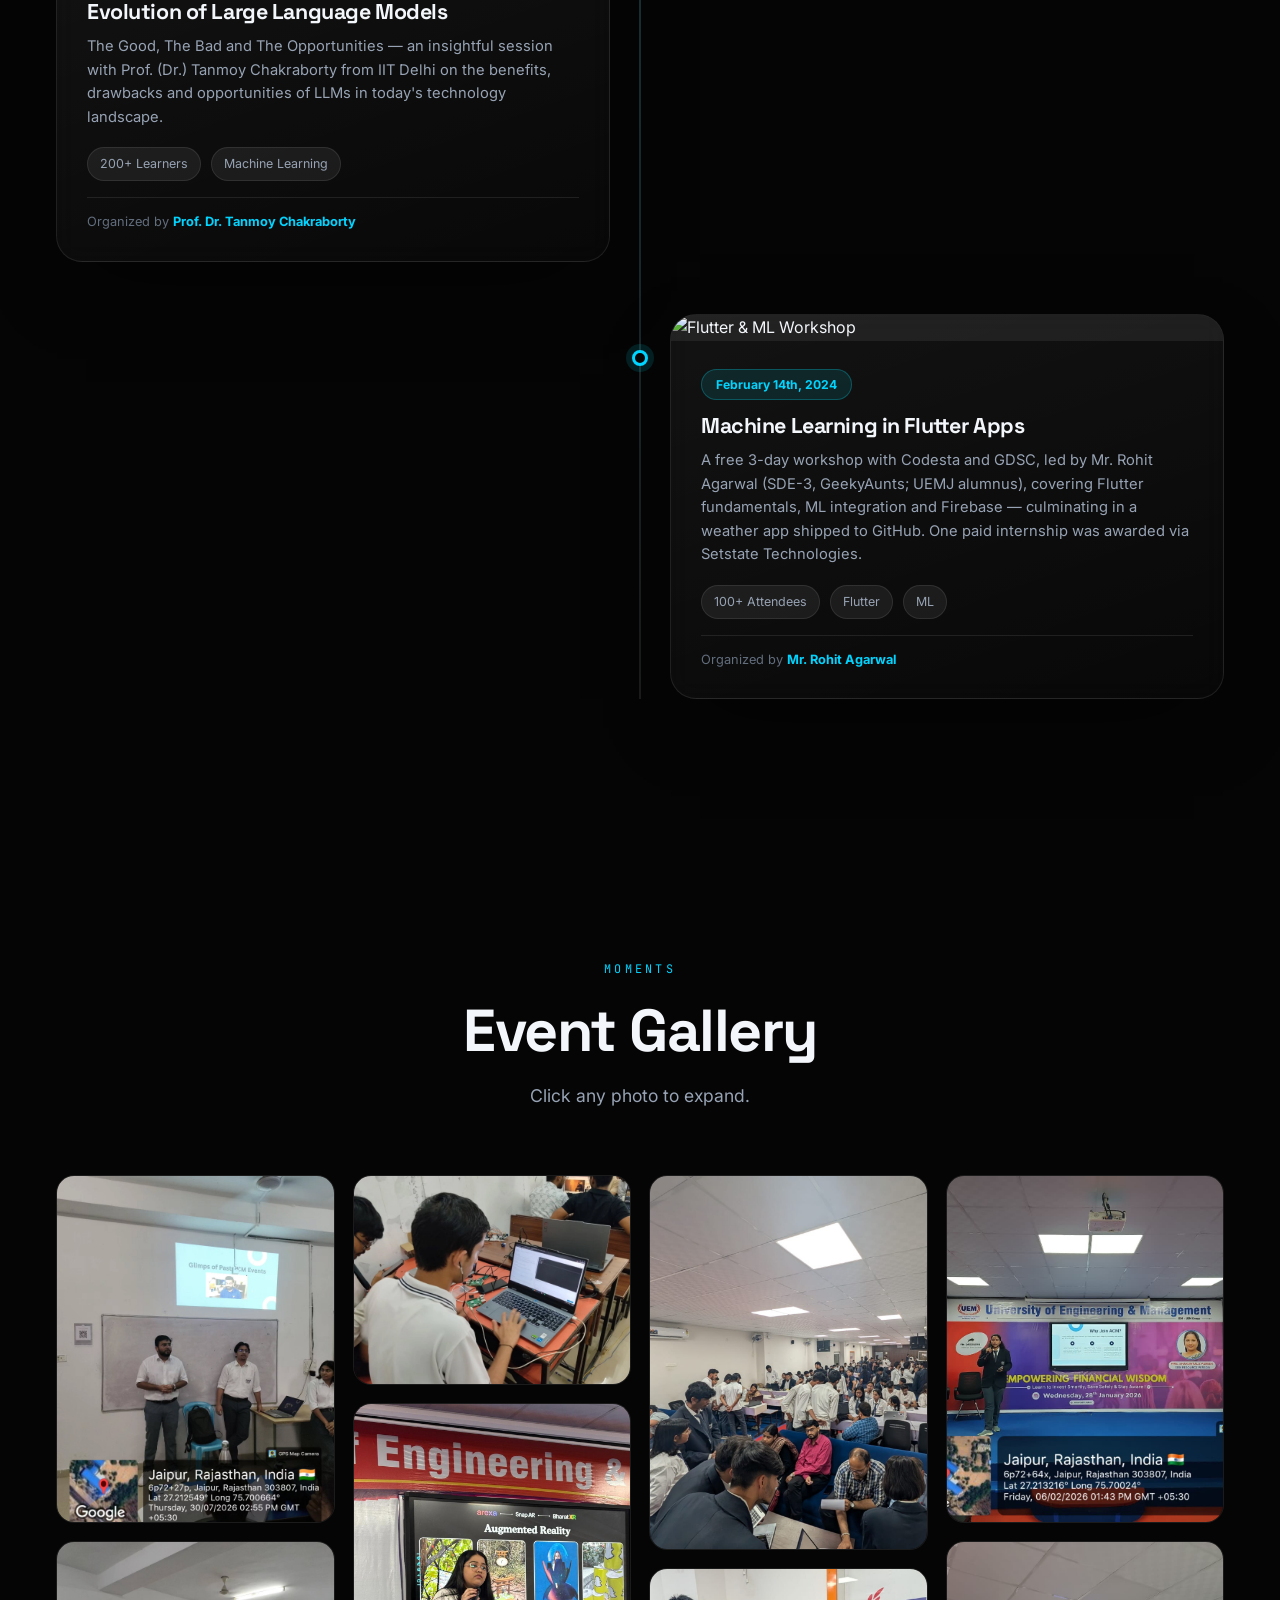
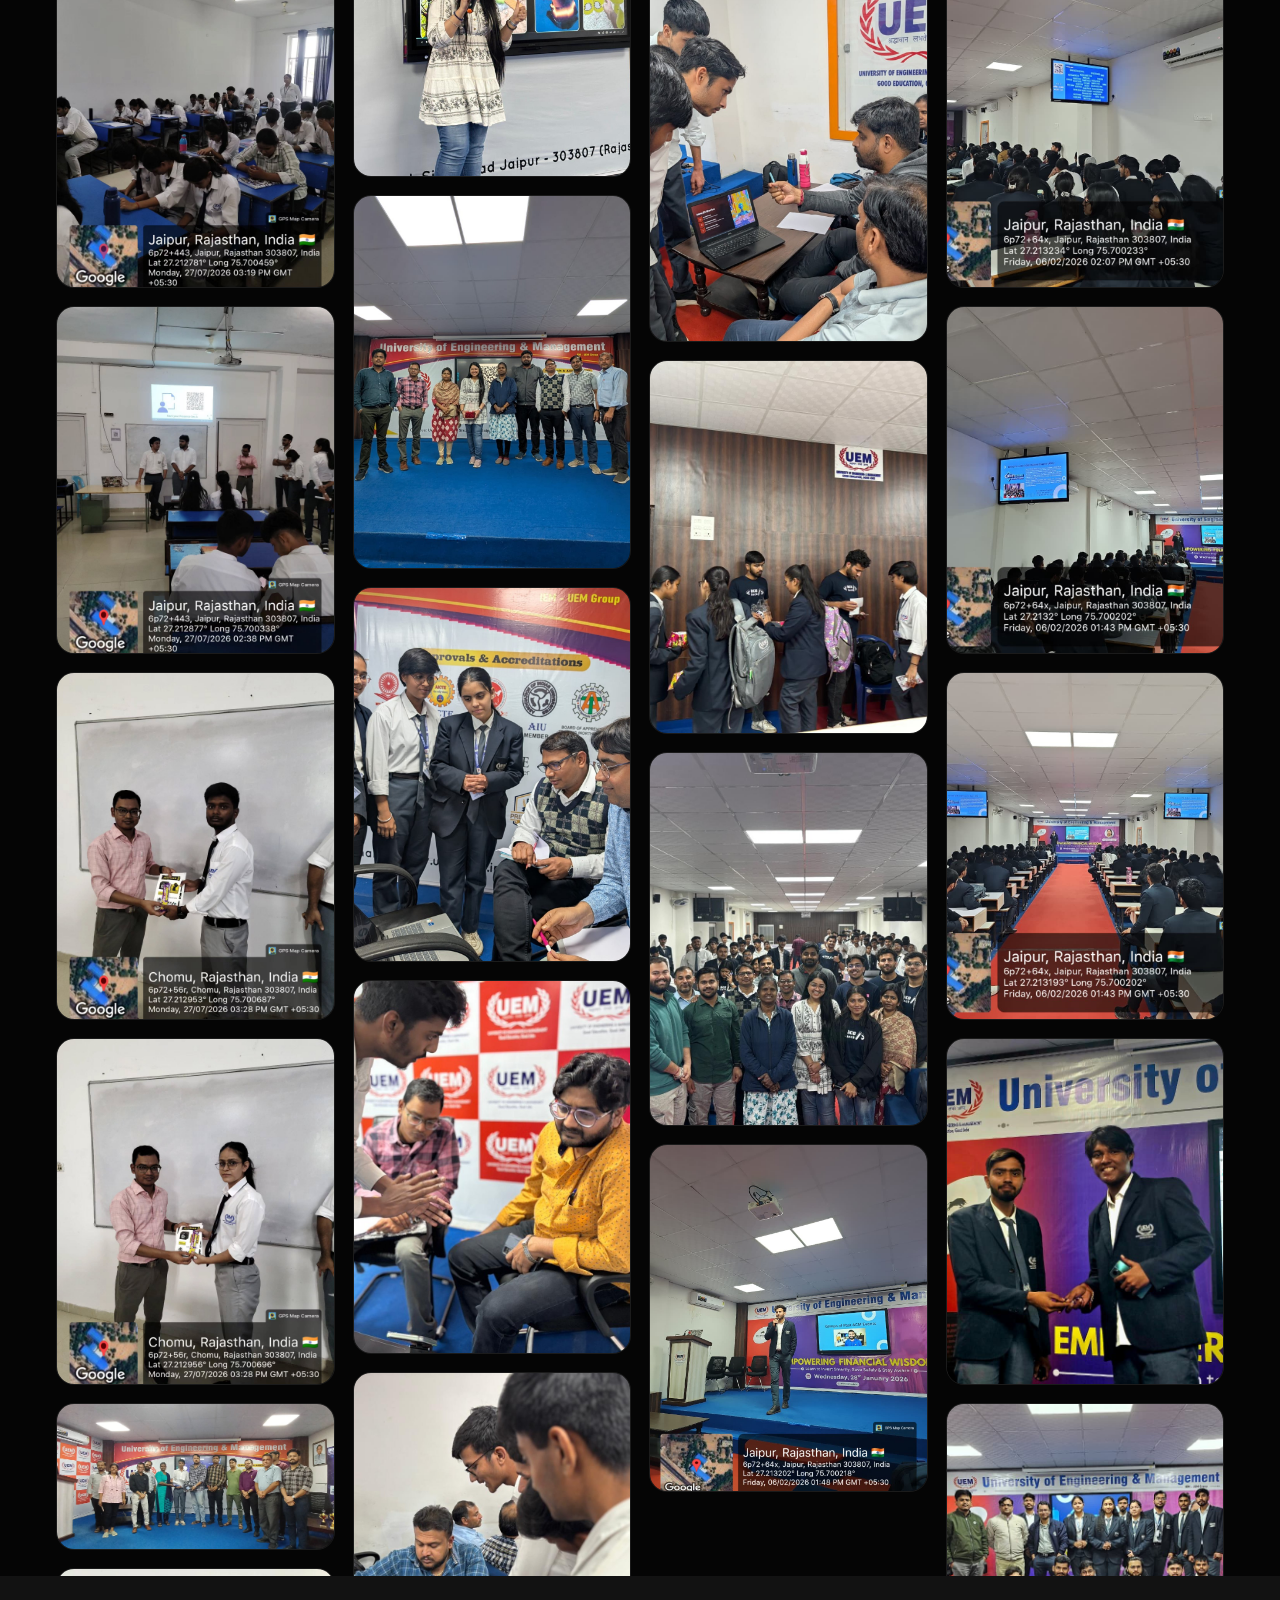
==== commit c6413496: "Update website" ====
--- a/event.html
+++ b/event.html
@@ -181,7 +181,7 @@
           </article>
         </div>
 
-        <div class="tl-item" data-category="hackathon" data-order="8">
+        <div class="tl-item" data-category="hackathon" data-order="7">
           <div class="tl-empty"></div>
           <div class="tl-dot"></div>
           <article class="glass-card tl-card tilt">
@@ -196,7 +196,7 @@
           </article>
         </div>
 
-        <div class="tl-item" data-category="talk" data-order="7">
+        <div class="tl-item" data-category="talk" data-order="8">
           <div class="tl-empty"></div>
           <div class="tl-dot"></div>
           <article class="glass-card tl-card tilt">
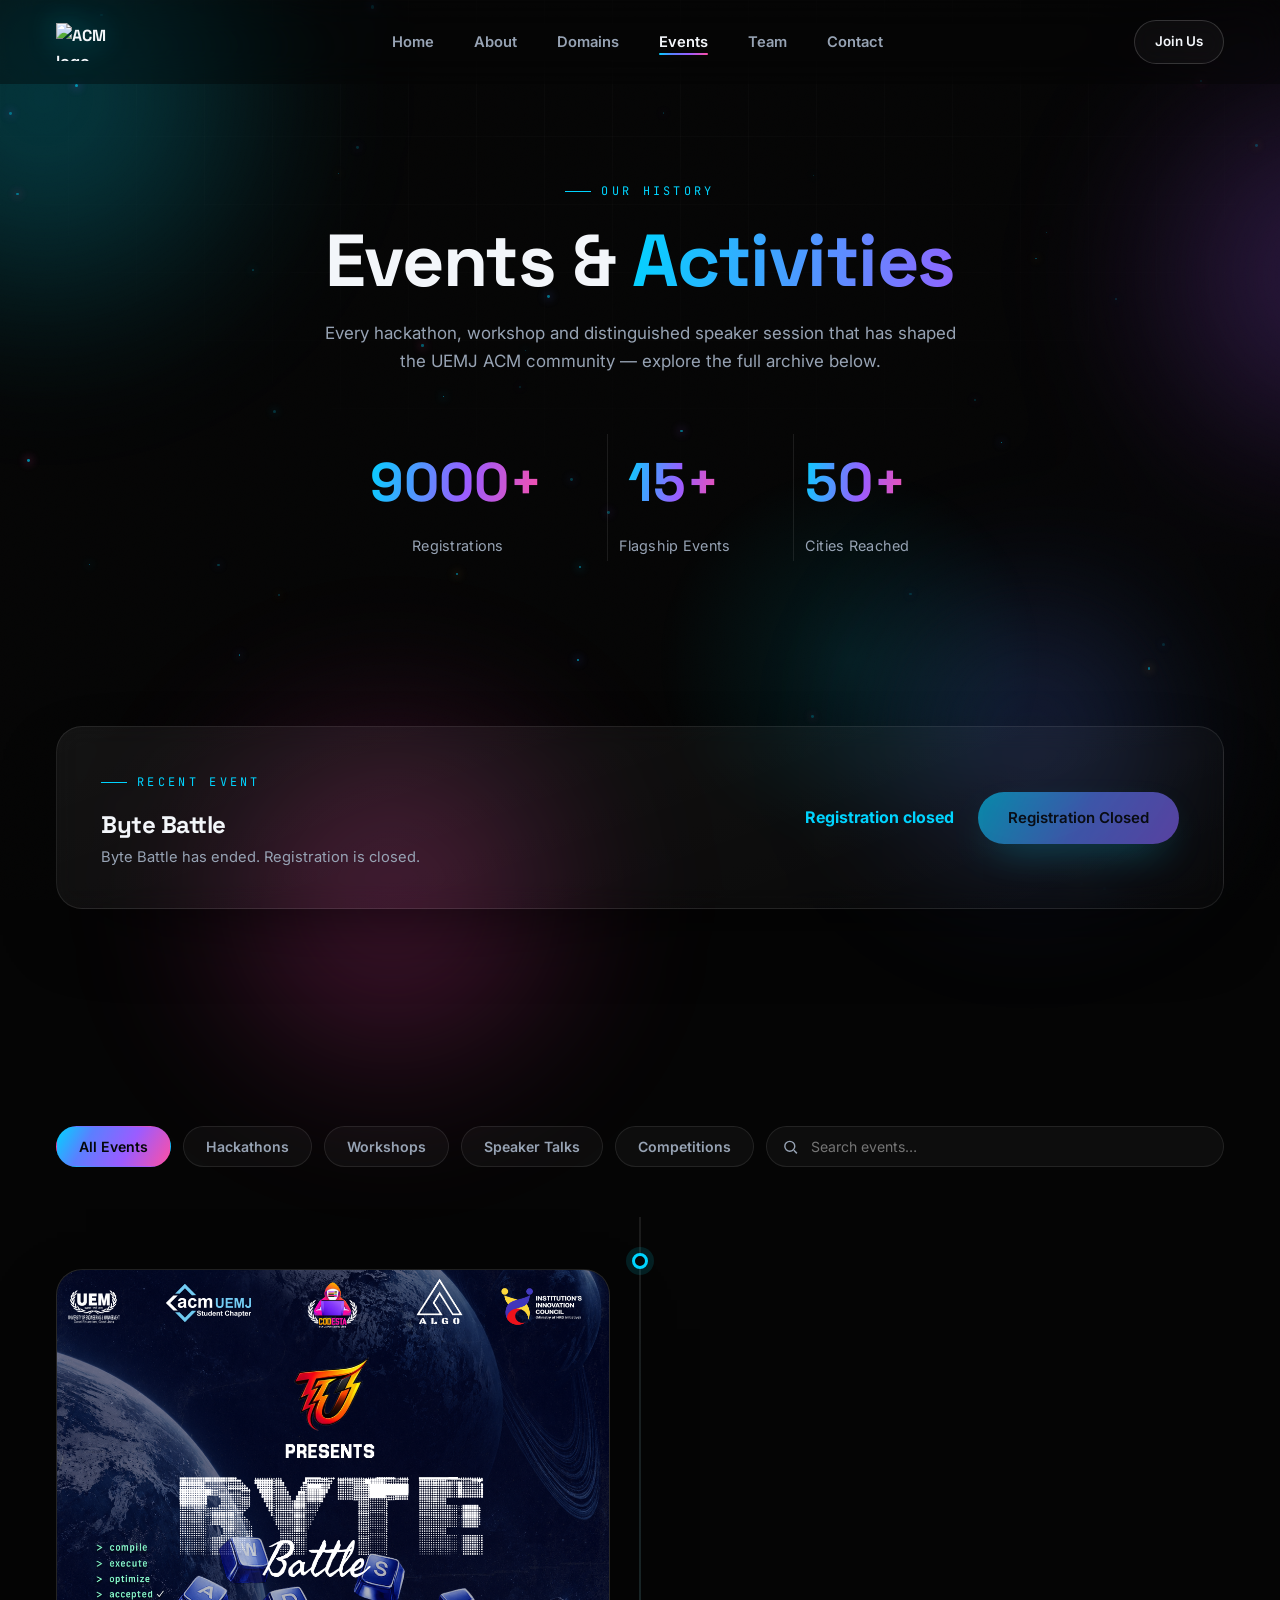
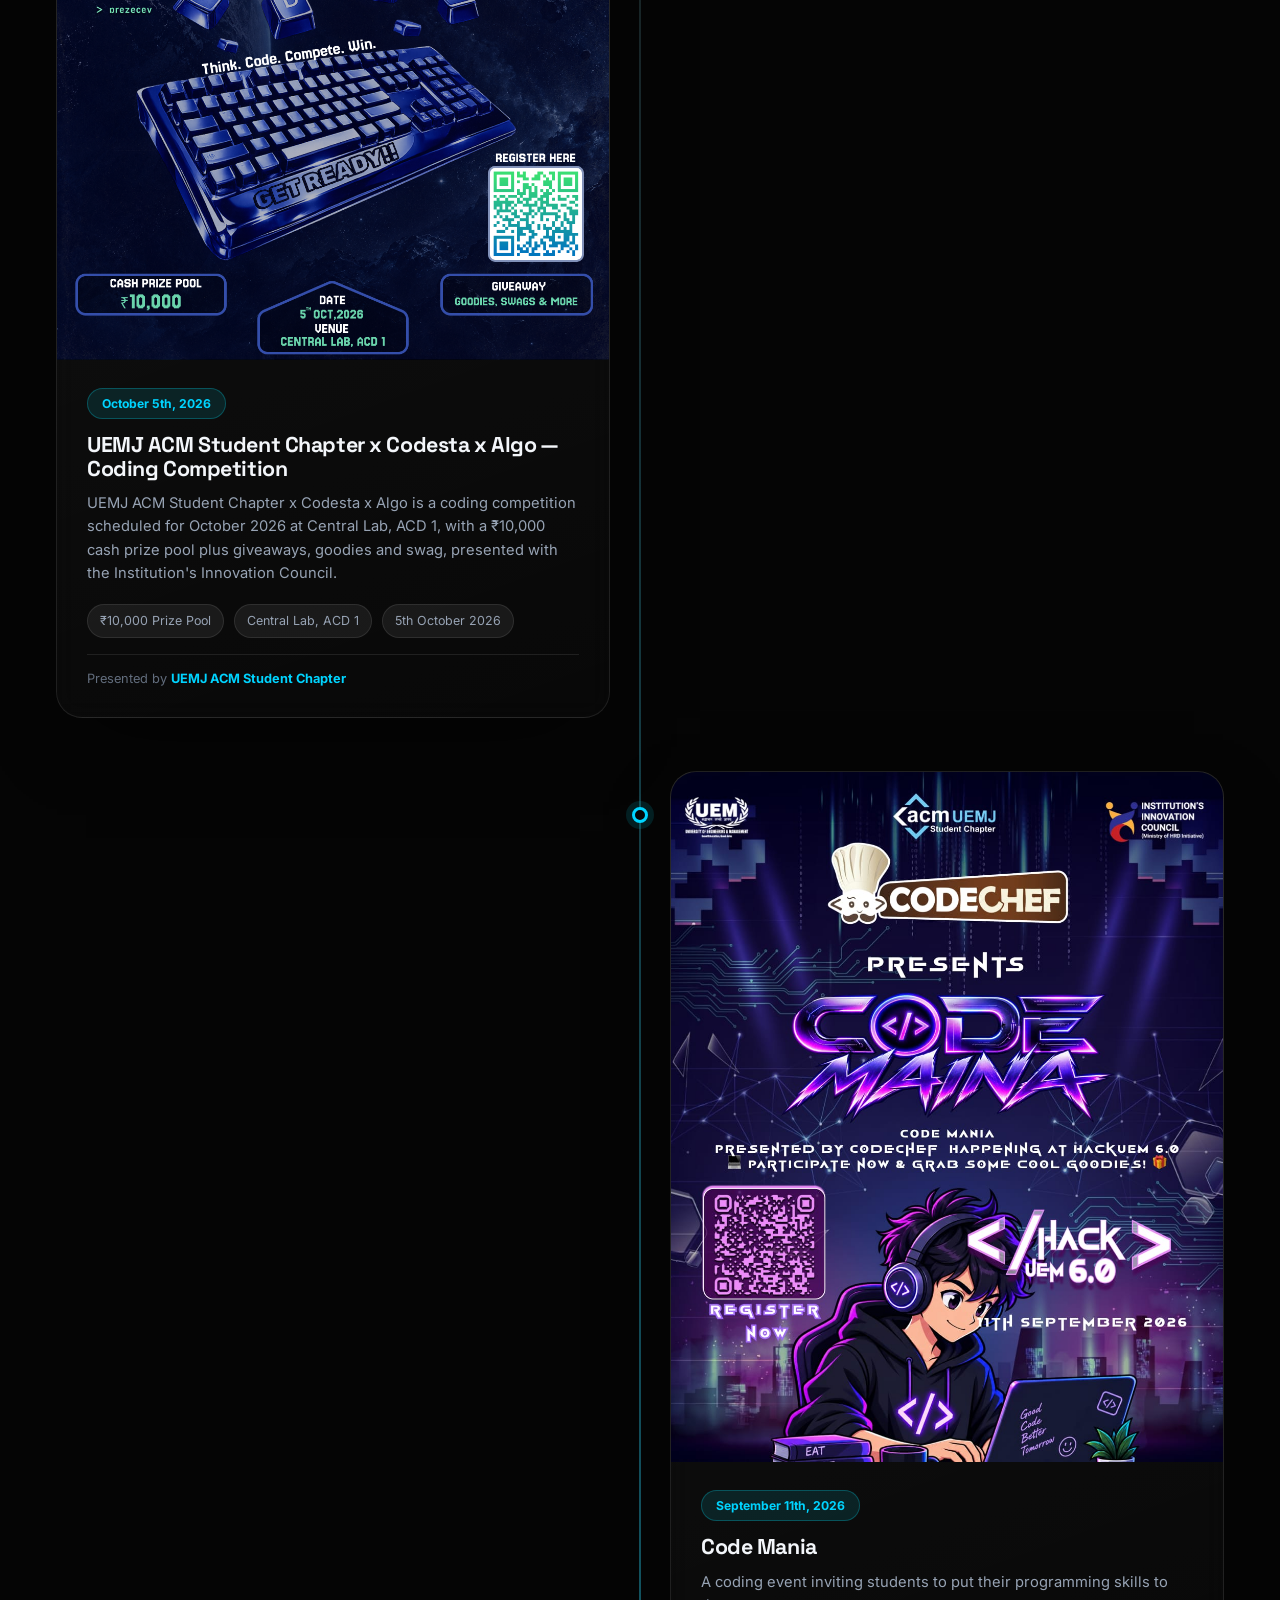
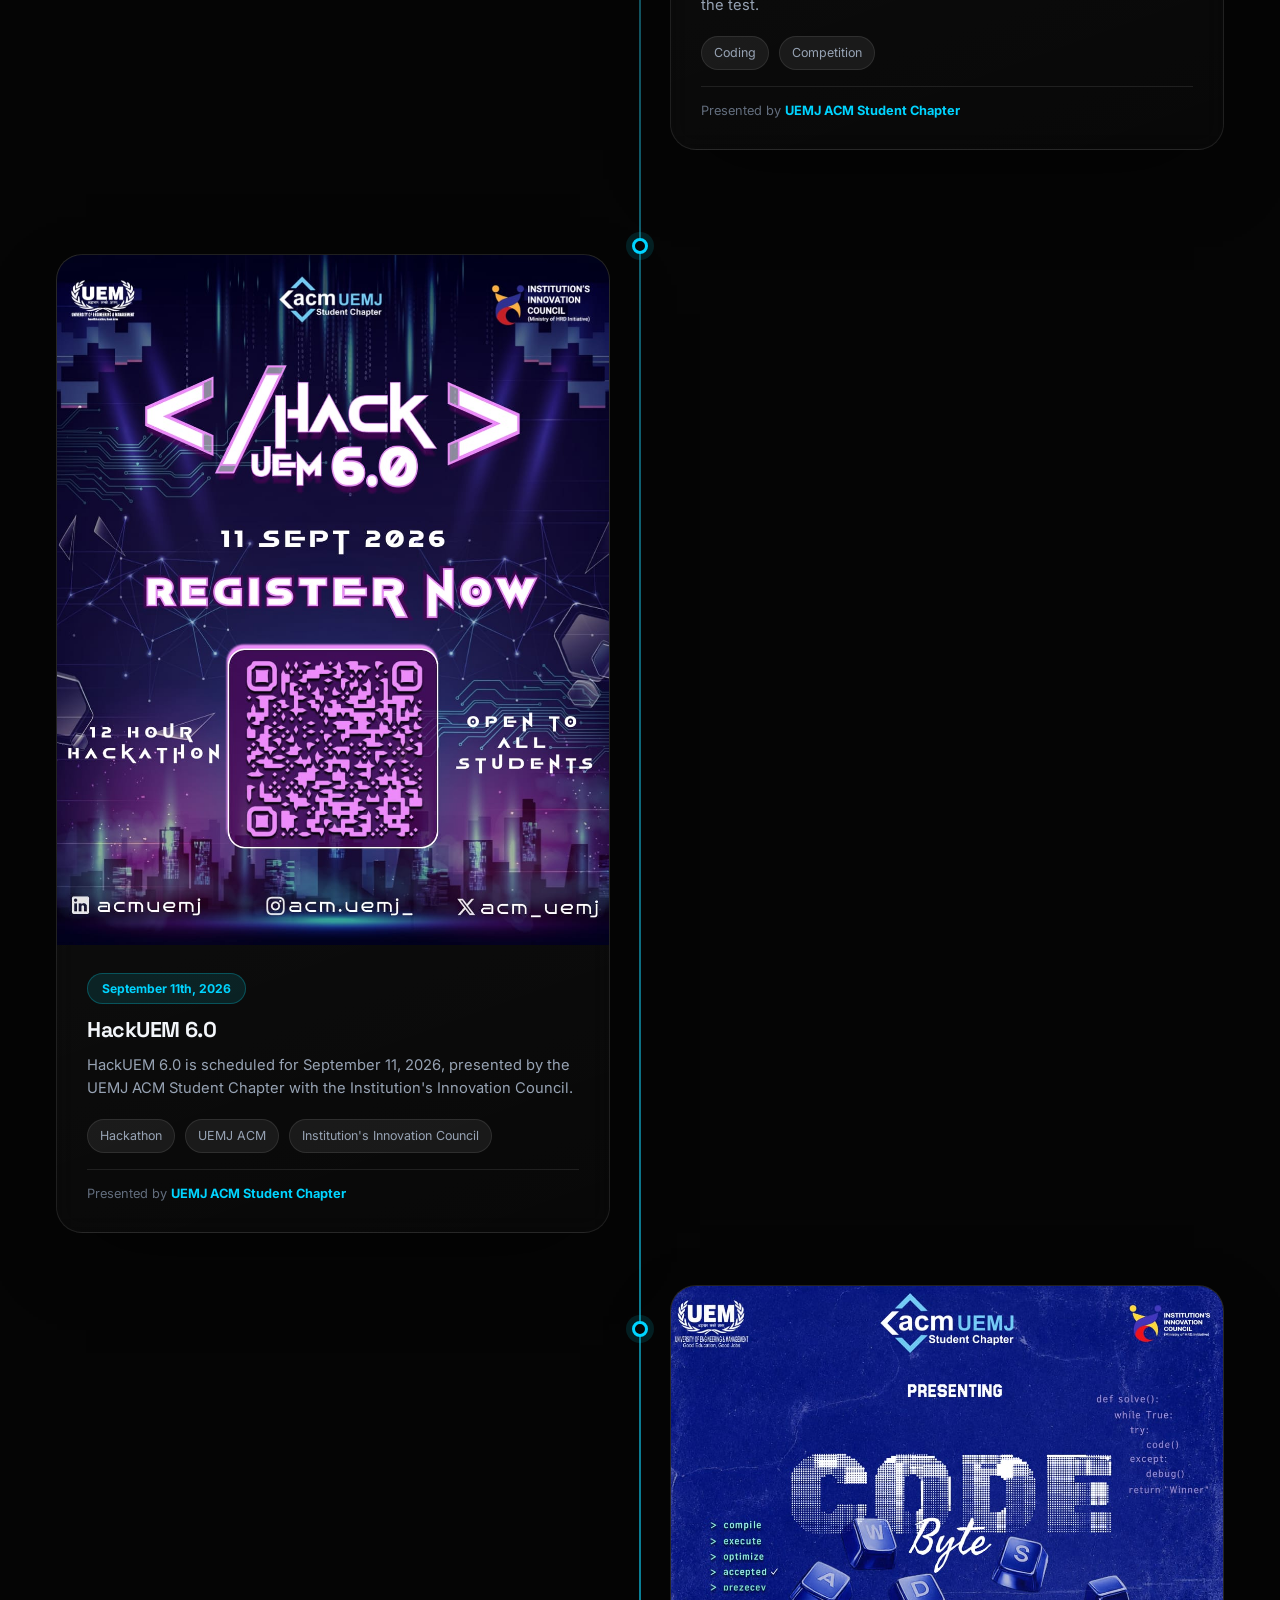
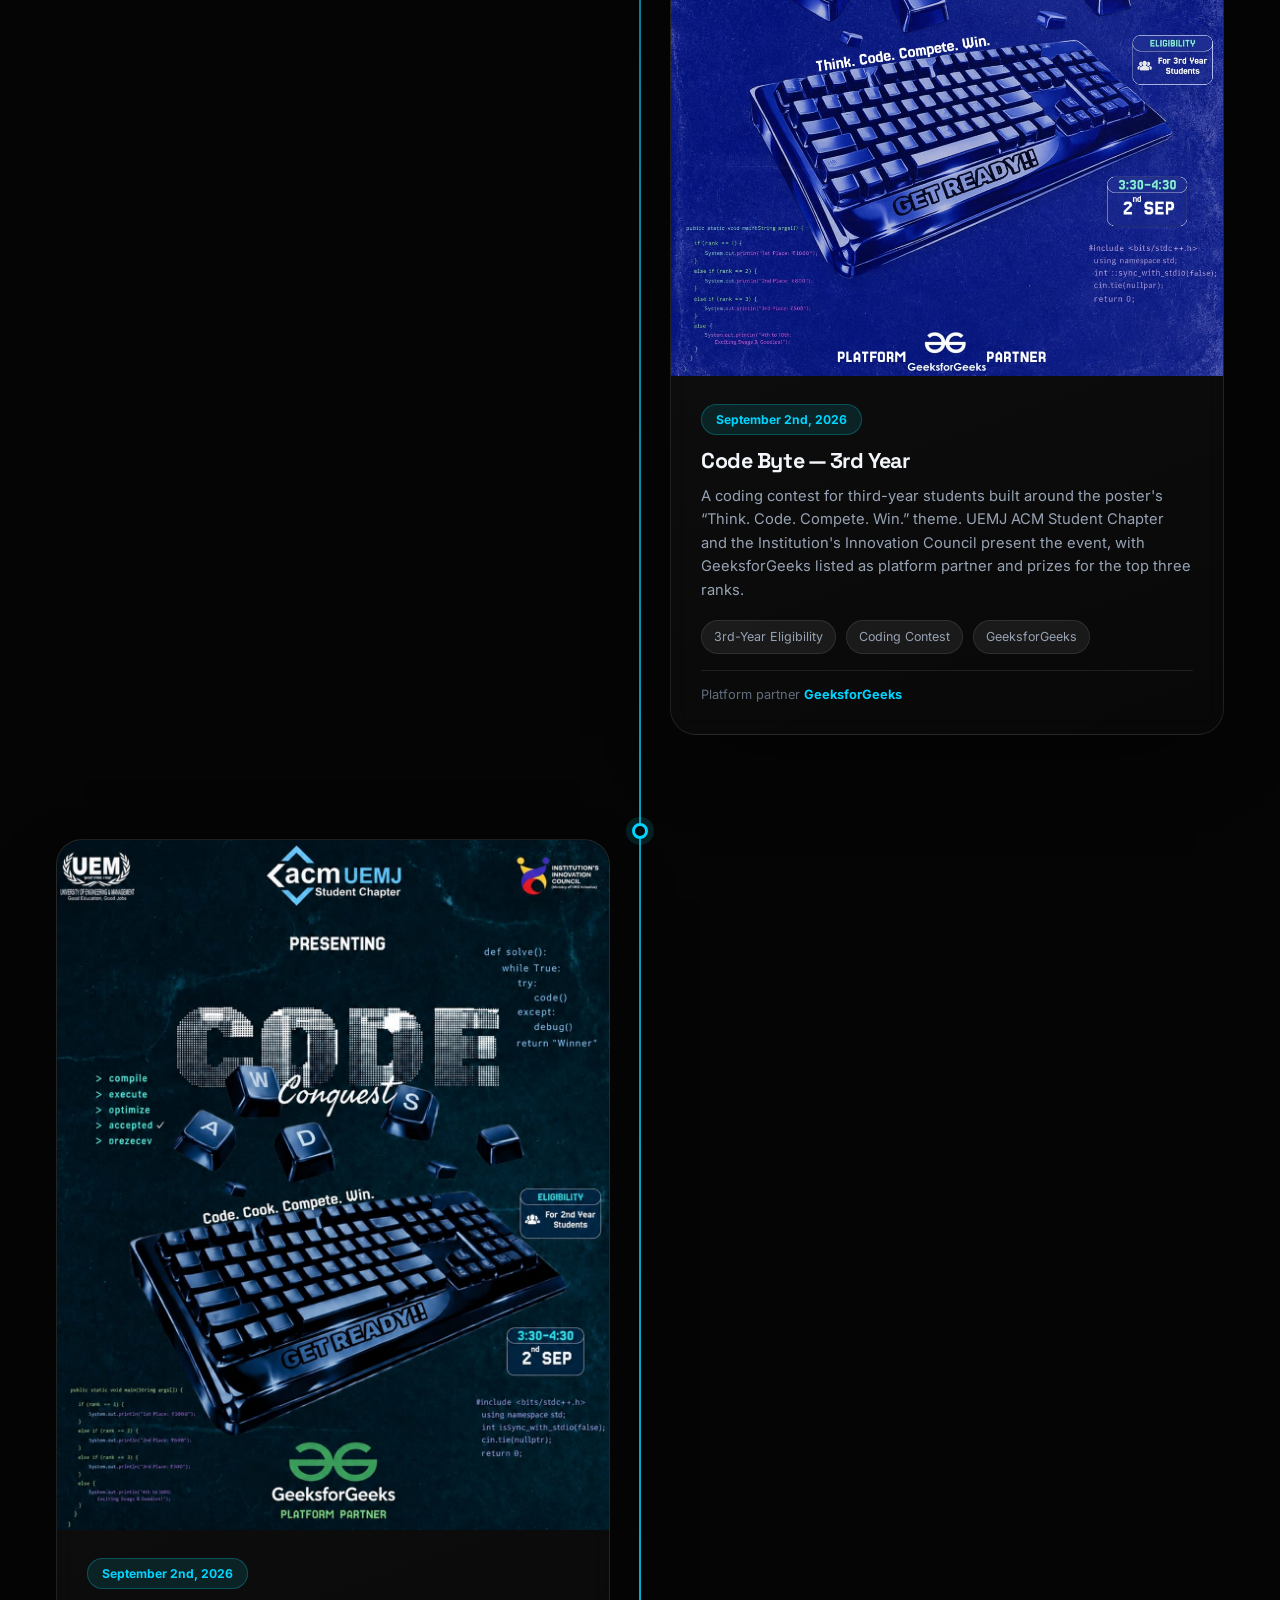
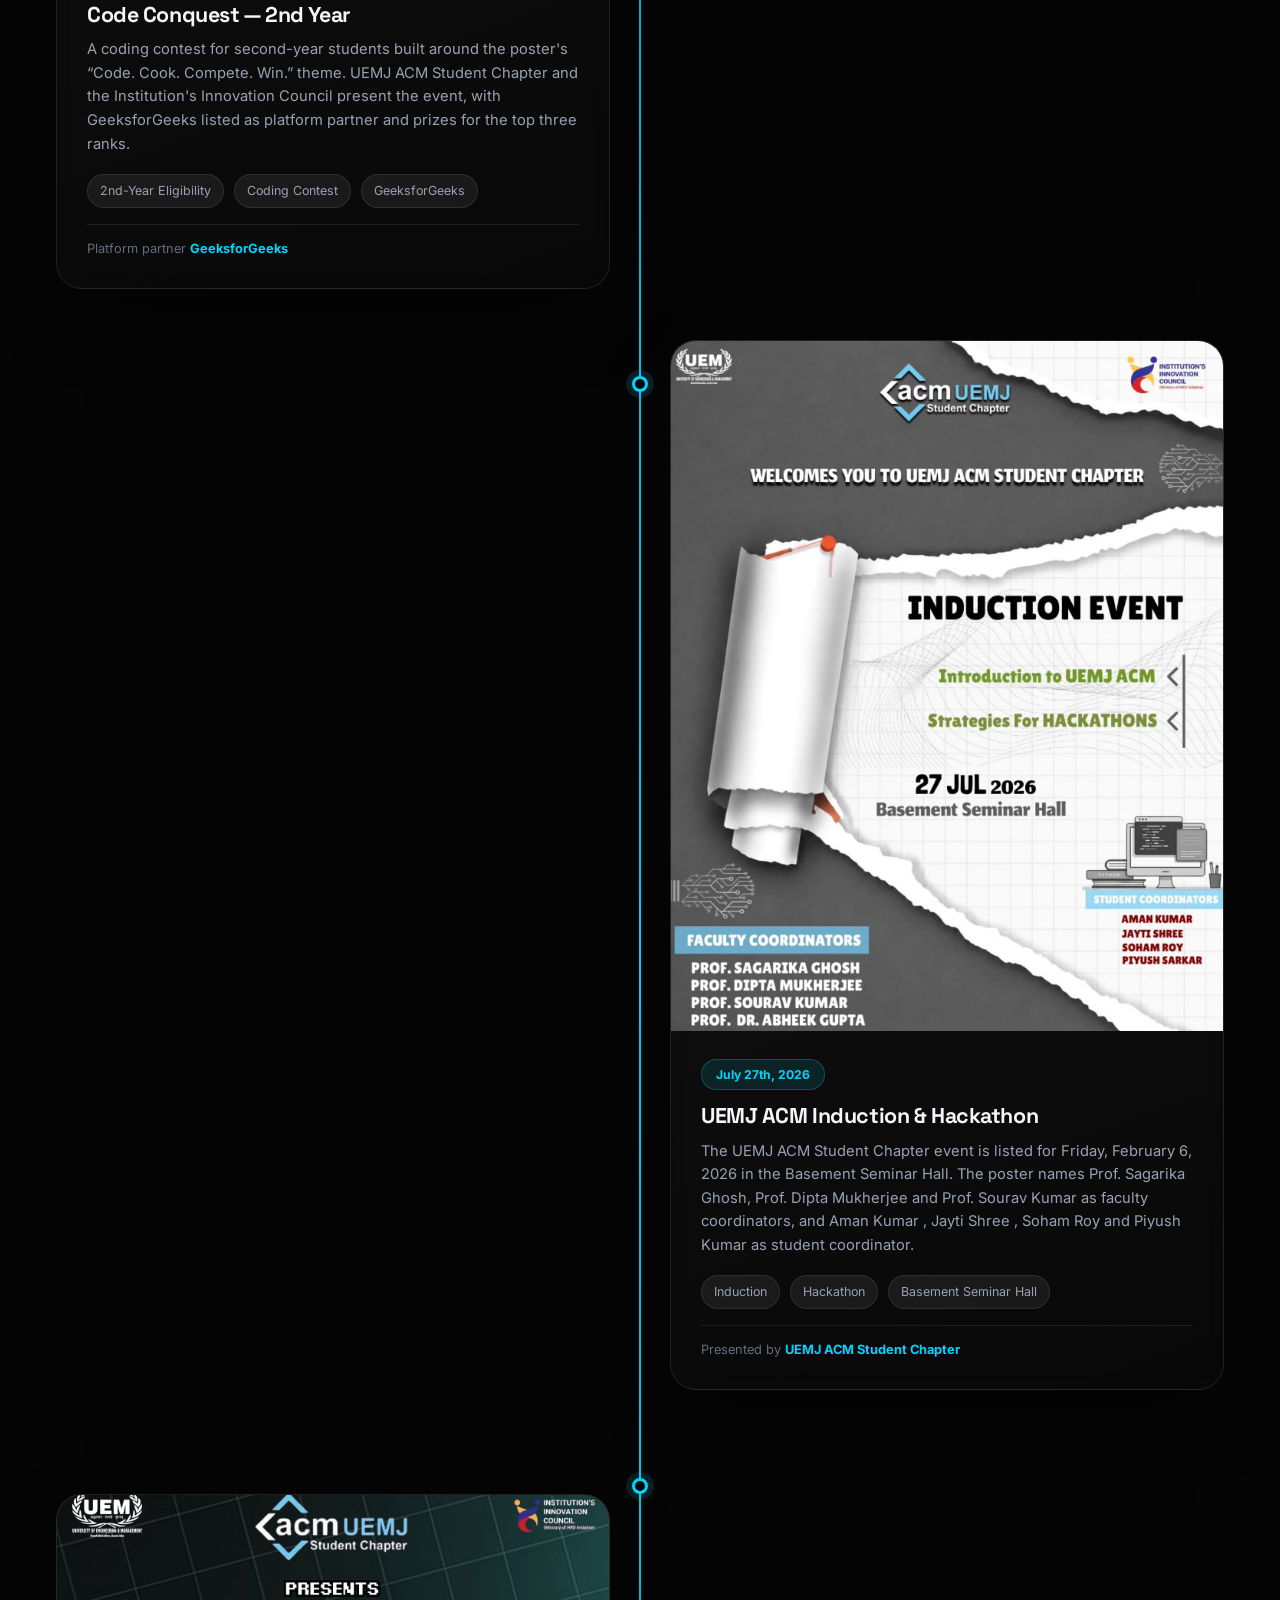
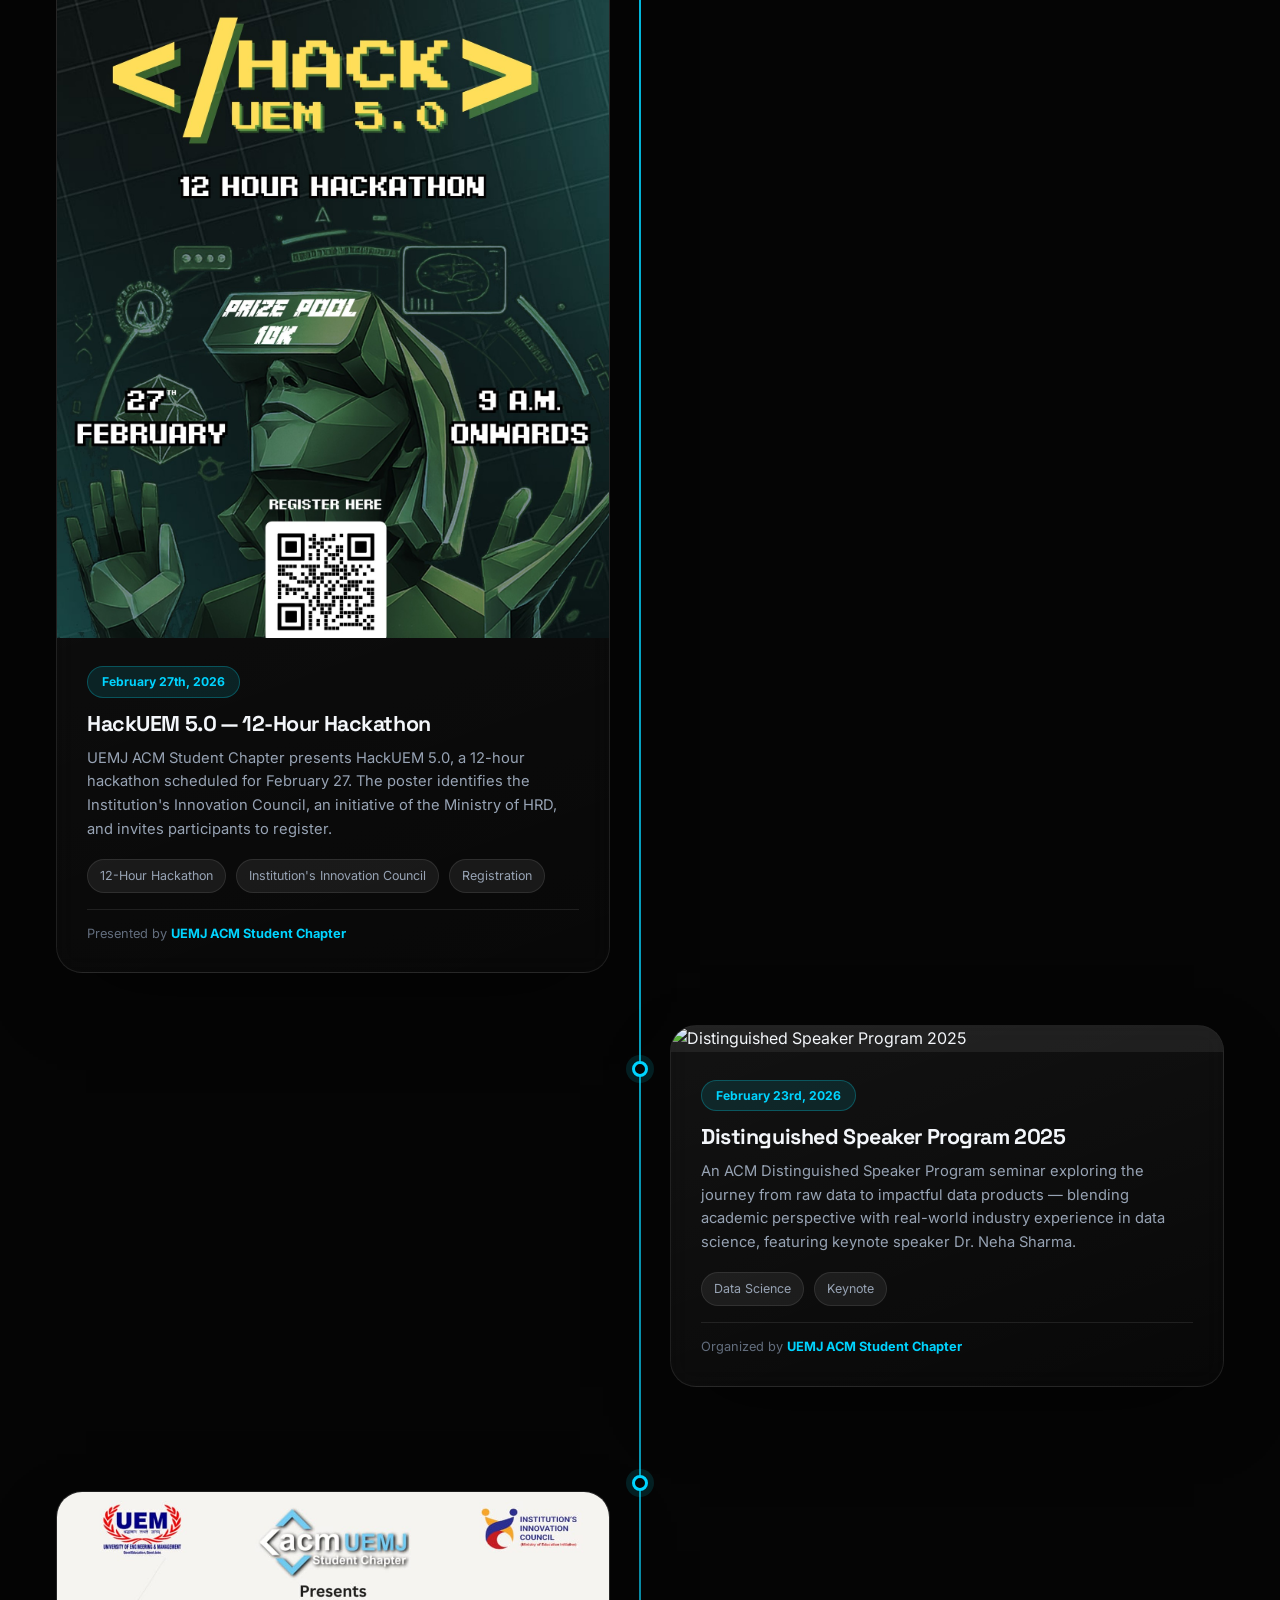
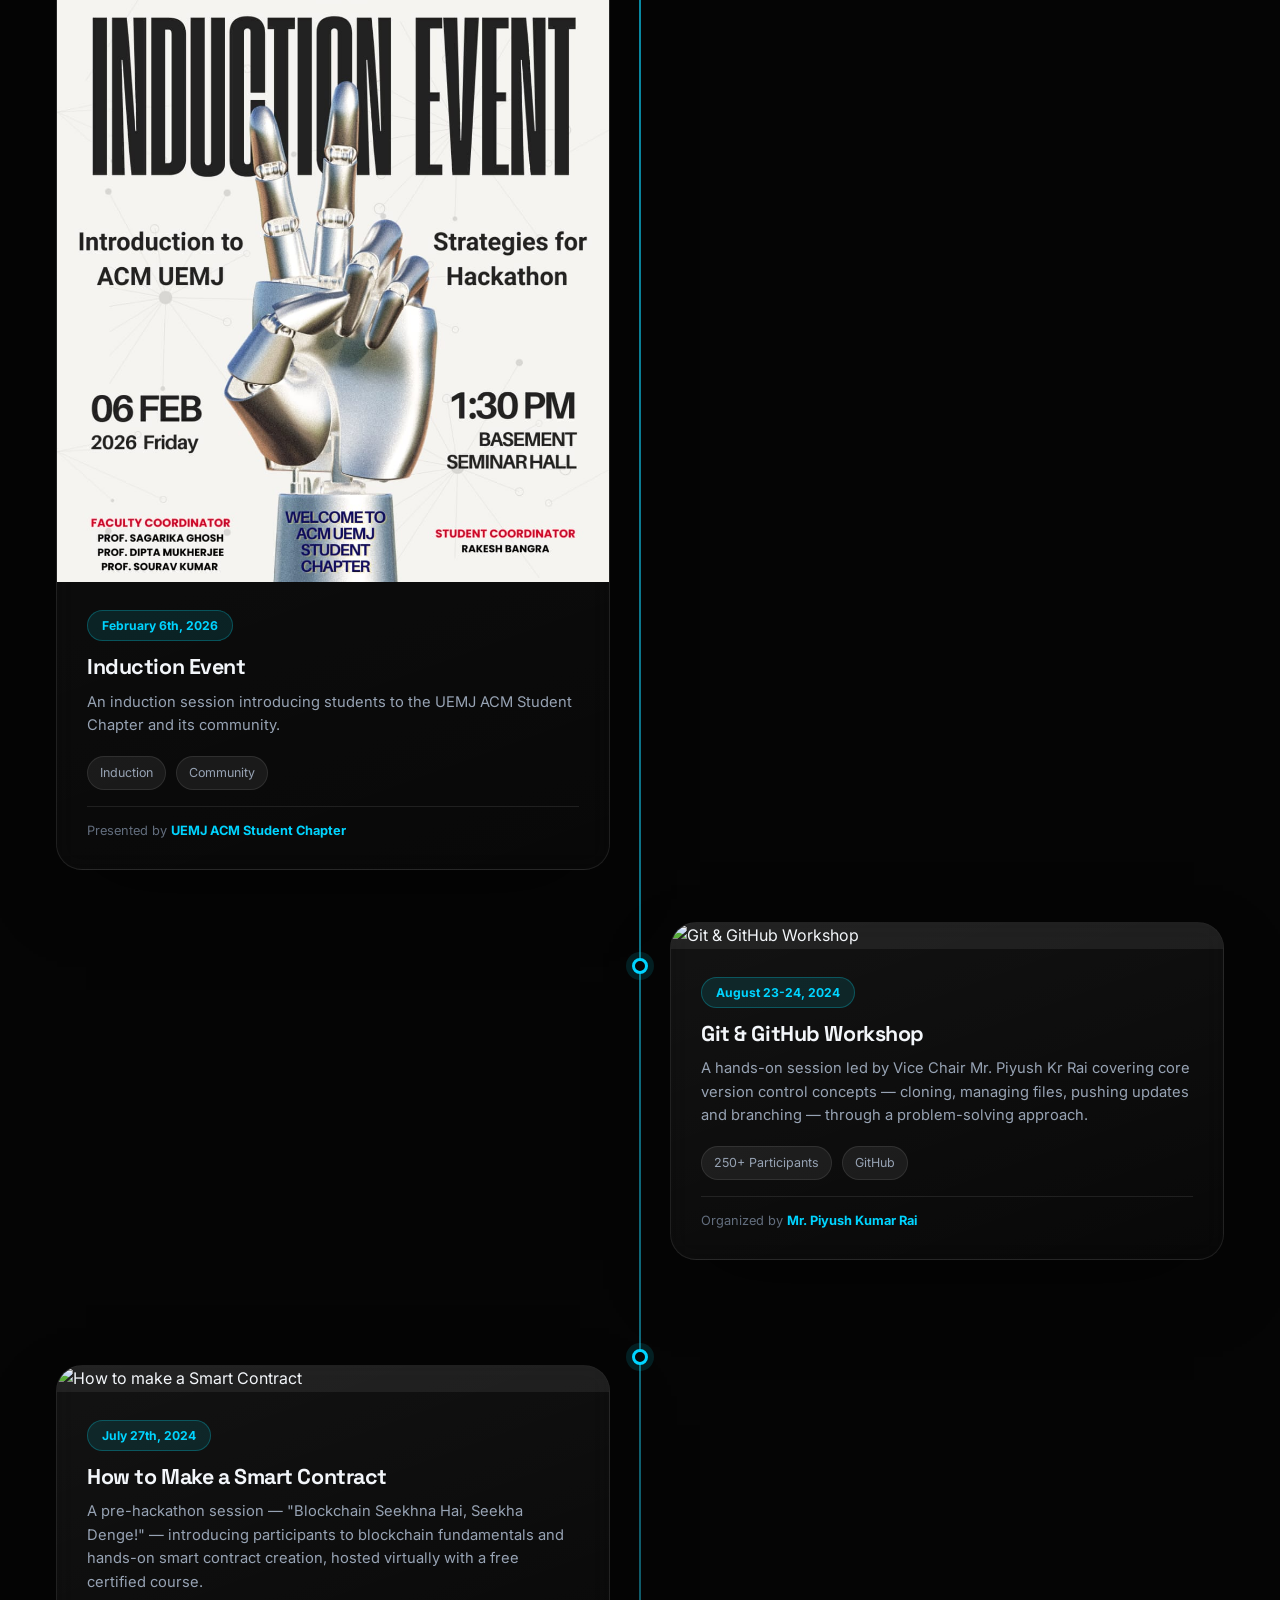
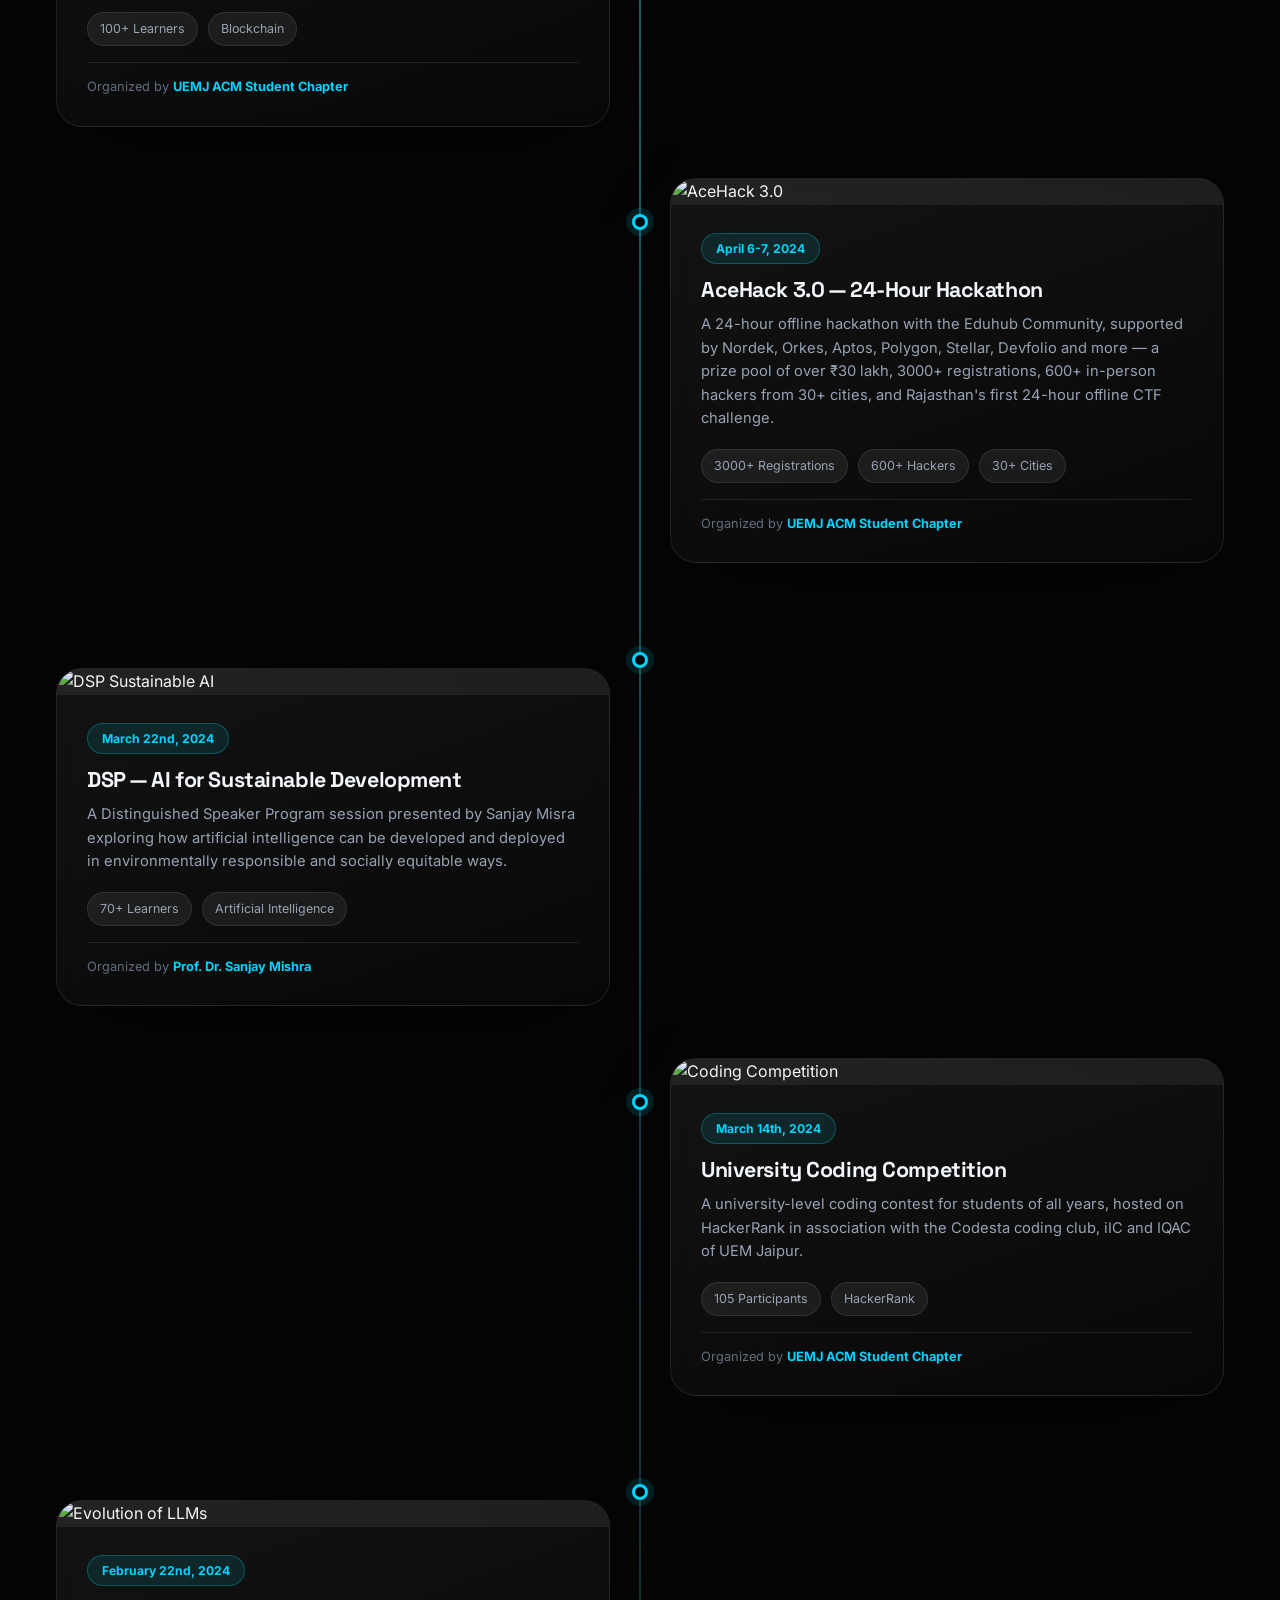
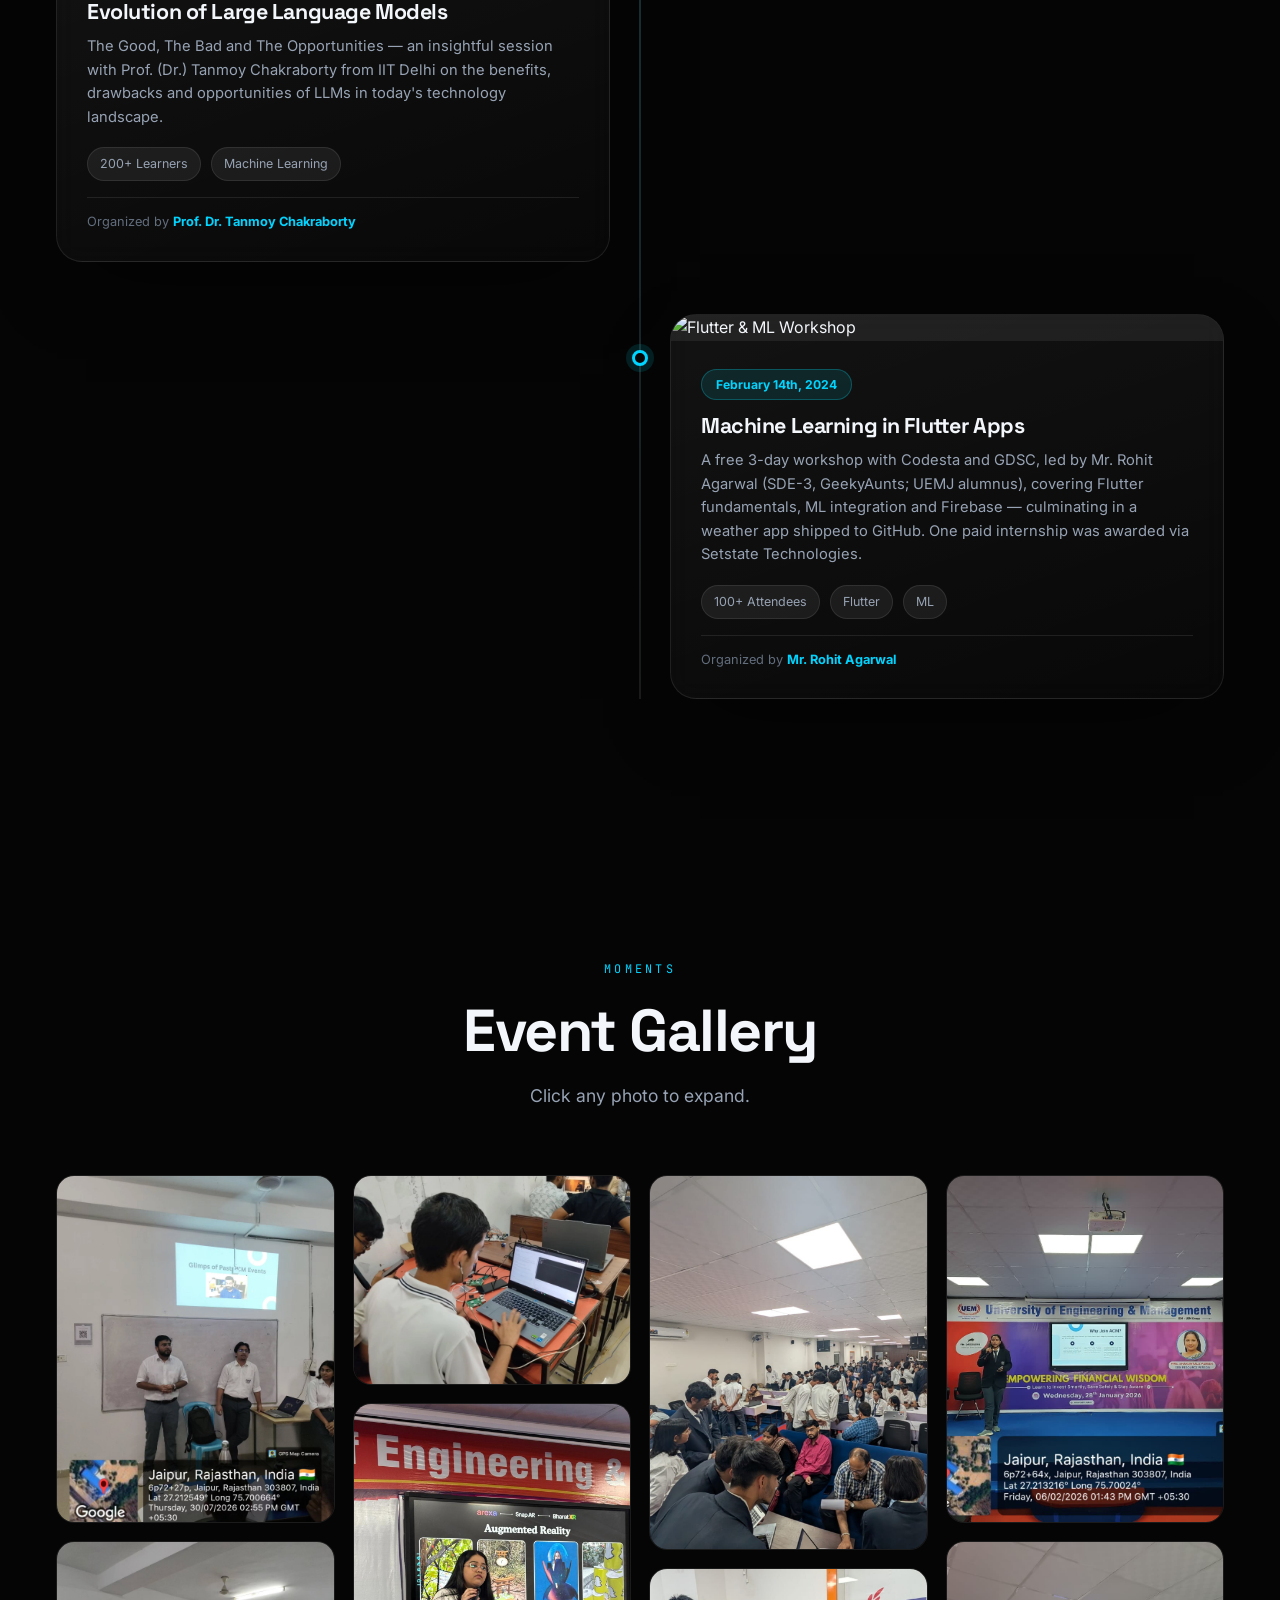
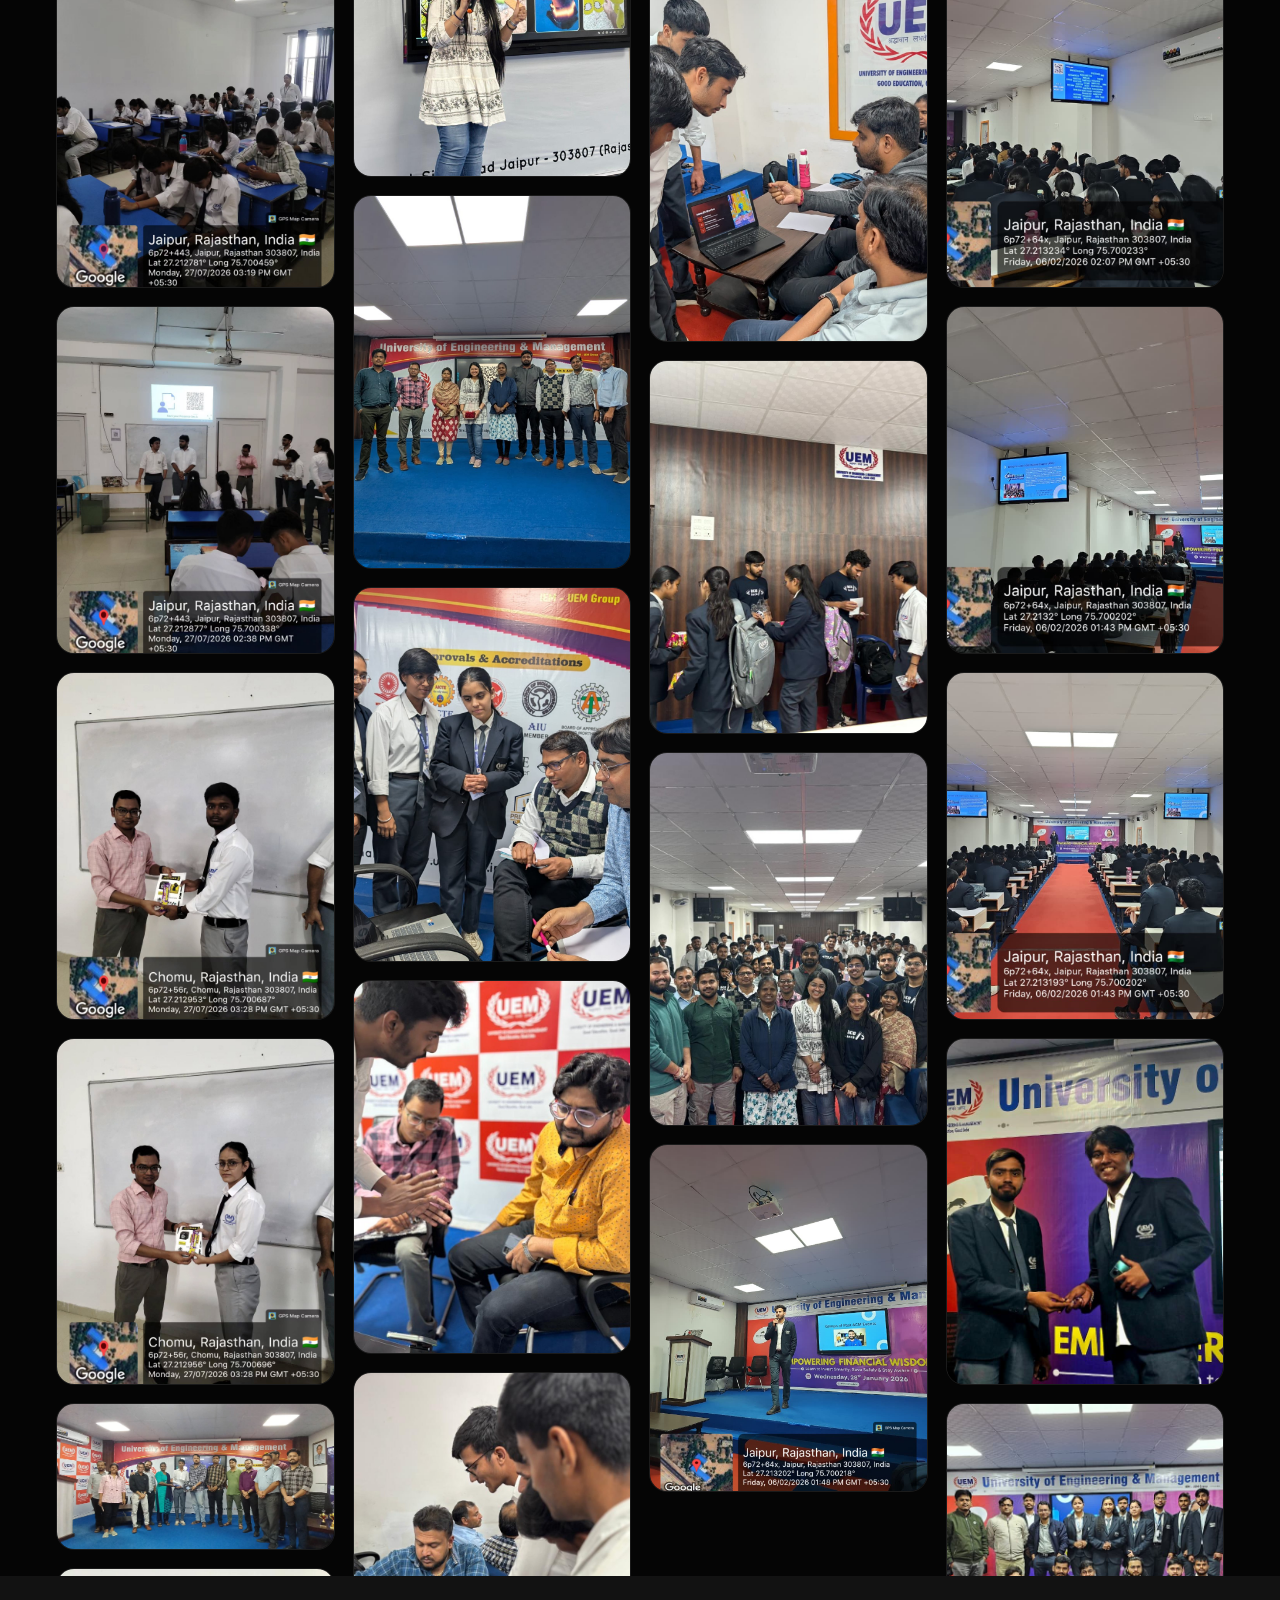
==== commit d49991ae: "Fix events page display and ordering Co-authored-by: Copilot <223556219+Copilot@users.noreply.github" ====
--- a/event.html
+++ b/event.html
@@ -17,7 +17,7 @@
 <link rel="preconnect" href="https://fonts.gstatic.com" crossorigin />
 <link rel="stylesheet" href="style.css" />
 </head>
-<body>
+<body class="events-page">
 
 <div class="preloader" id="preloader">
   <svg class="preloader-mandala" viewBox="0 0 200 200" aria-hidden="true">
@@ -89,17 +89,18 @@
     <div class="container">
       <div class="glass-card upcoming-event-card reveal">
         <div class="upcoming-event-info">
-          <div class="eyebrow">Upcoming Event</div>
+          <div class="eyebrow">Recent Event</div>
           <h3>Byte Battle</h3>
-          <p>Register now to take part in Byte Battle.</p>
-        </div>
-        <div class="upcoming-event-countdown" id="byteBattleCountdown" data-target="2026-10-05T00:00:00+05:30" role="timer" aria-label="Countdown to Byte Battle on October 5">
+          <p>Byte Battle has ended. Registration is closed.</p>
+        </div>
+        <div class="upcoming-event-countdown is-ended" id="byteBattleCountdown" data-target="2026-10-05T00:00:00+05:30" role="status" aria-label="Byte Battle registration is closed">
           <div class="upcoming-countdown-unit"><span class="upcoming-countdown-value" data-unit="d">00</span><span class="upcoming-countdown-label">Days</span></div>
           <div class="upcoming-countdown-unit"><span class="upcoming-countdown-value" data-unit="h">00</span><span class="upcoming-countdown-label">Hours</span></div>
           <div class="upcoming-countdown-unit"><span class="upcoming-countdown-value" data-unit="m">00</span><span class="upcoming-countdown-label">Mins</span></div>
           <div class="upcoming-countdown-unit"><span class="upcoming-countdown-value" data-unit="s">00</span><span class="upcoming-countdown-label">Secs</span></div>
-        </div>
-        <a class="btn btn-primary" href="https://forms.gle/qUNnq1eggDbK82V1A">Register Now</a>
+          <p class="upcoming-countdown-status">Registration closed</p>
+        </div>
+        <span class="btn btn-primary is-disabled" aria-disabled="true">Registration Closed</span>
       </div>
     </div>
   </section>
@@ -121,7 +122,7 @@
 
       <div class="timeline">
 
-        <div class="tl-item" data-category="hackathon" data-order="6">
+        <div class="tl-item" data-category="hackathon" data-date="2026-07-27" data-order="6">
           <div class="tl-empty"></div>
           <div class="tl-dot"></div>
           <article class="glass-card tl-card tilt">
@@ -136,7 +137,7 @@
           </article>
         </div>
 
-        <div class="tl-item" data-category="competition" data-order="2">
+        <div class="tl-item" data-category="competition" data-date="2026-09-11" data-order="2">
           <div class="tl-empty"></div>
           <div class="tl-dot"></div>
           <article class="glass-card tl-card tilt">
@@ -151,7 +152,7 @@
           </article>
         </div>
 
-        <div class="tl-item" data-category="competition" data-order="1">
+        <div class="tl-item" data-category="competition" data-date="2026-10-05" data-order="1">
           <div class="tl-empty"></div>
           <div class="tl-dot"></div>
           <article class="glass-card tl-card tilt">
@@ -166,7 +167,7 @@
           </article>
         </div>
 
-        <div class="tl-item" data-category="hackathon" data-order="3">
+        <div class="tl-item" data-category="hackathon" data-date="2026-09-11" data-order="3">
           <div class="tl-empty"></div>
           <div class="tl-dot"></div>
           <article class="glass-card tl-card tilt">
@@ -181,7 +182,7 @@
           </article>
         </div>
 
-        <div class="tl-item" data-category="hackathon" data-order="7">
+        <div class="tl-item" data-category="hackathon" data-date="2026-02-27" data-order="7">
           <div class="tl-empty"></div>
           <div class="tl-dot"></div>
           <article class="glass-card tl-card tilt">
@@ -196,7 +197,7 @@
           </article>
         </div>
 
-        <div class="tl-item" data-category="talk" data-order="8">
+        <div class="tl-item" data-category="talk" data-date="2026-02-23" data-order="8">
           <div class="tl-empty"></div>
           <div class="tl-dot"></div>
           <article class="glass-card tl-card tilt">
@@ -211,7 +212,7 @@
           </article>
         </div>
 
-        <div class="tl-item" data-category="workshop">
+        <div class="tl-item" data-category="workshop" data-date="2024-08-23">
           <div class="tl-empty"></div>
           <div class="tl-dot"></div>
           <article class="glass-card tl-card tilt">
@@ -226,7 +227,7 @@
           </article>
         </div>
 
-        <div class="tl-item" data-category="workshop">
+        <div class="tl-item" data-category="workshop" data-date="2024-07-27">
           <div class="tl-empty"></div>
           <div class="tl-dot"></div>
           <article class="glass-card tl-card tilt">
@@ -241,7 +242,7 @@
           </article>
         </div>
 
-        <div class="tl-item" data-category="hackathon">
+        <div class="tl-item" data-category="hackathon" data-date="2024-04-06">
           <div class="tl-empty"></div>
           <div class="tl-dot"></div>
           <article class="glass-card tl-card tilt">
@@ -256,7 +257,7 @@
           </article>
         </div>
 
-        <div class="tl-item" data-category="talk">
+        <div class="tl-item" data-category="talk" data-date="2024-03-22">
           <div class="tl-empty"></div>
           <div class="tl-dot"></div>
           <article class="glass-card tl-card tilt">
@@ -271,7 +272,7 @@
           </article>
         </div>
 
-        <div class="tl-item" data-category="competition">
+        <div class="tl-item" data-category="competition" data-date="2024-03-14">
           <div class="tl-empty"></div>
           <div class="tl-dot"></div>
           <article class="glass-card tl-card tilt">
@@ -286,7 +287,7 @@
           </article>
         </div>
 
-        <div class="tl-item" data-category="talk">
+        <div class="tl-item" data-category="talk" data-date="2024-02-22">
           <div class="tl-empty"></div>
           <div class="tl-dot"></div>
           <article class="glass-card tl-card tilt">
@@ -301,7 +302,7 @@
           </article>
         </div>
 
-        <div class="tl-item" data-category="workshop">
+        <div class="tl-item" data-category="workshop" data-date="2024-02-14">
           <div class="tl-empty"></div>
           <div class="tl-dot"></div>
           <article class="glass-card tl-card tilt">
@@ -316,7 +317,7 @@
           </article>
         </div>
 
-        <div class="tl-item" data-category="competition" data-order="5">
+        <div class="tl-item" data-category="competition" data-date="2026-09-02" data-order="5">
           <div class="tl-empty"></div>
           <div class="tl-dot"></div>
           <article class="glass-card tl-card tilt">
@@ -331,7 +332,7 @@
           </article>
         </div>
 
-        <div class="tl-item" data-category="competition" data-order="4">
+        <div class="tl-item" data-category="competition" data-date="2026-09-02" data-order="4">
           <div class="tl-empty"></div>
           <div class="tl-dot"></div>
           <article class="glass-card tl-card tilt">
@@ -346,7 +347,7 @@
           </article>
         </div>
 
-        <div class="tl-item" data-category="workshop" data-order="9">
+        <div class="tl-item" data-category="workshop" data-date="2026-02-06" data-order="9">
           <div class="tl-empty"></div>
           <div class="tl-dot"></div>
           <article class="glass-card tl-card tilt">
--- a/style.css
+++ b/style.css
@@ -815,6 +815,10 @@
 .upcoming-countdown-value{ display:block; padding:8px 4px; border:1px solid var(--border); border-radius:var(--radius-sm); background:var(--surface-2); color:var(--cyan); font-family:var(--f-display); font-size:1.35rem; font-weight:800; font-variant-numeric:tabular-nums; }
 .upcoming-countdown-label{ display:block; margin-top:6px; color:var(--muted); font-size:.62rem; text-transform:uppercase; }
 .upcoming-countdown-status{ grid-column:1/-1; text-align:center; color:var(--cyan); font-weight:700; }
+.upcoming-event-card .is-disabled{ cursor:not-allowed; opacity:.6; pointer-events:none; }
+.upcoming-event-countdown.is-ended{ display:block; width:auto; }
+.upcoming-event-countdown.is-ended .upcoming-countdown-unit{ display:none; }
+.upcoming-event-countdown.is-ended .upcoming-countdown-status{ white-space:nowrap; }
 
 .filter-bar{ display:flex; gap:12px; flex-wrap:wrap; margin-bottom:50px; }
 .filter-btn{
@@ -845,6 +849,11 @@
 .tl-item:nth-child(even) .tl-empty{ grid-column:1; }
 .tl-card-img{ overflow:hidden; position:relative; background:var(--surface-2); }
 .tl-card-img img{ display:block; width:100%; height:auto; object-fit:contain; }
+.events-page .tl-card-img{ height:auto !important; min-height:0; max-height:none !important; }
+.events-page .tl-card-img img{
+  display:block !important; width:100% !important; height:auto !important; max-height:none !important;
+  aspect-ratio:auto !important; object-fit:contain !important;
+}
 .tl-card-body{ padding:28px 30px; }
 .tl-date{ display:inline-block; padding:5px 14px; border-radius:var(--radius-pill); background: rgba(0,229,255,.1); border:1px solid rgba(0,229,255,.25); color:var(--cyan); font-size:.76rem; font-weight:700; margin-bottom:14px; }
 .tl-card-body h3{ font-size:1.34rem; margin-bottom:12px; }
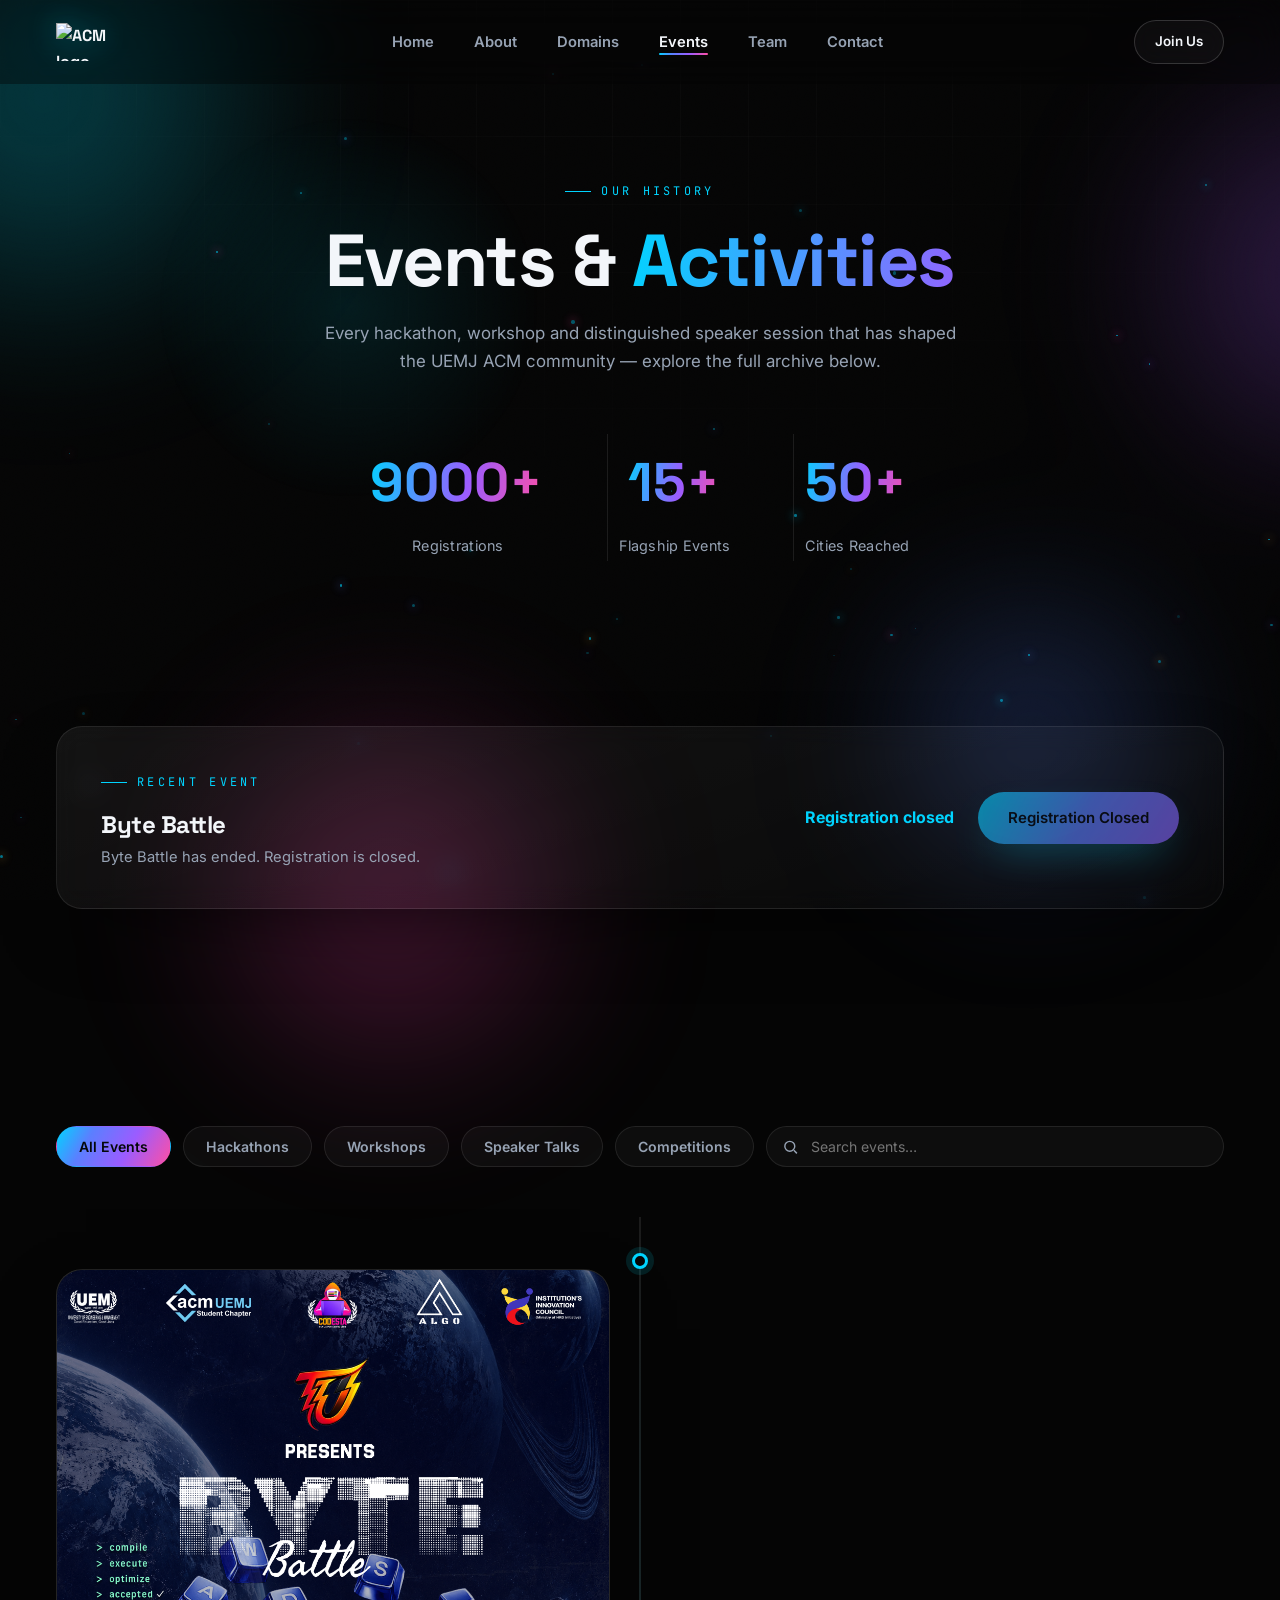
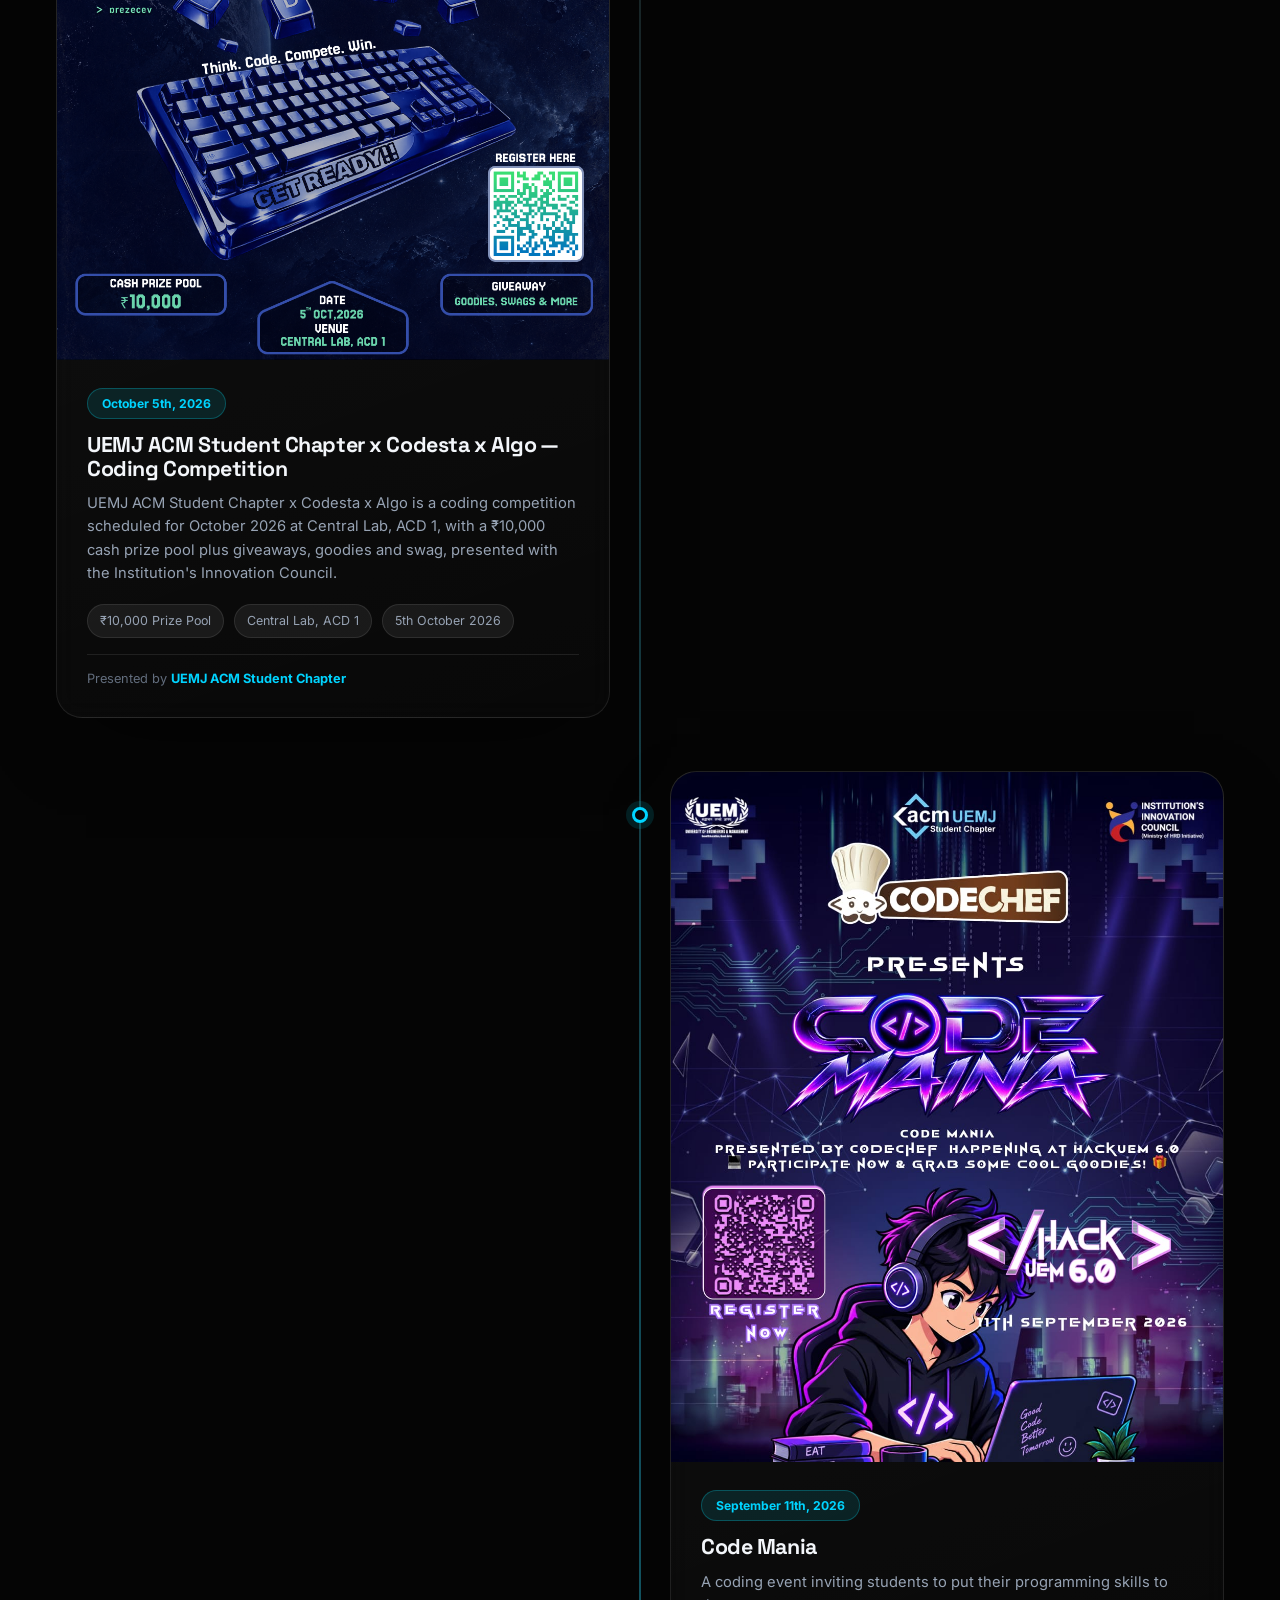
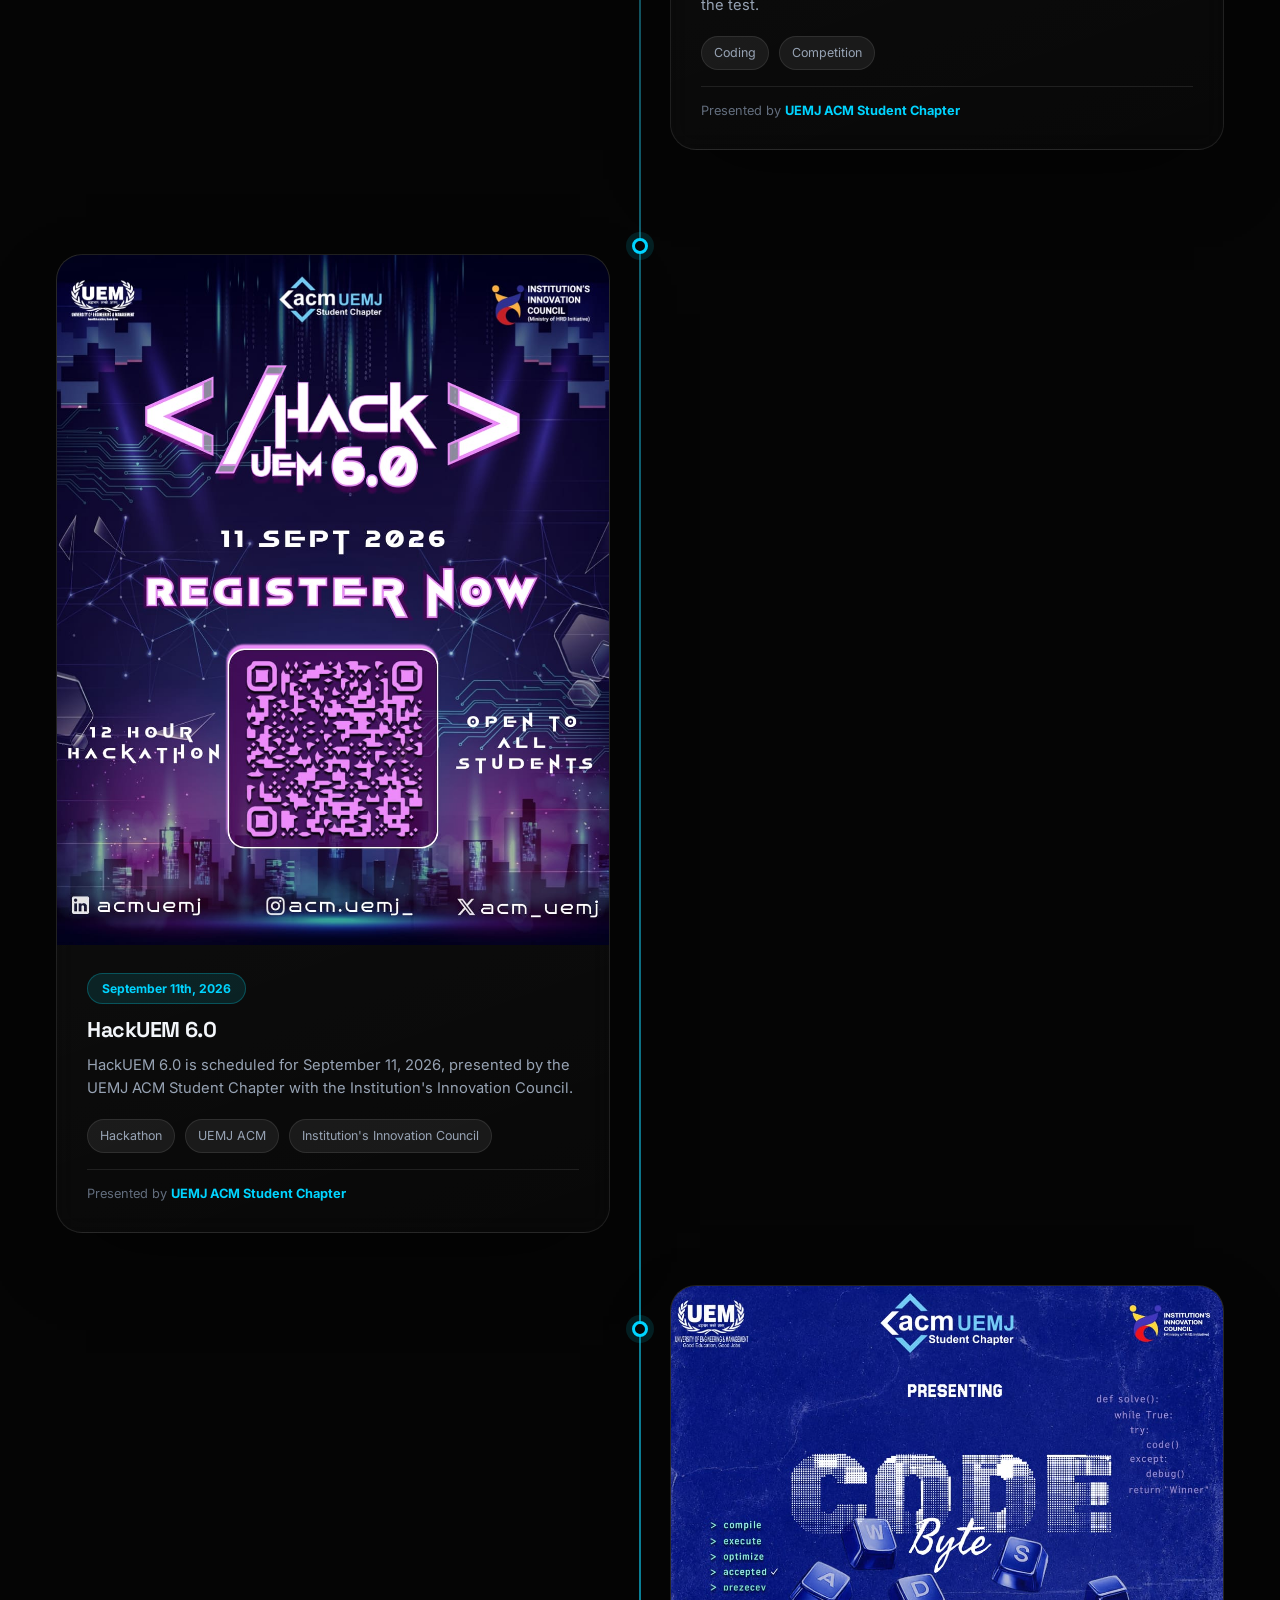
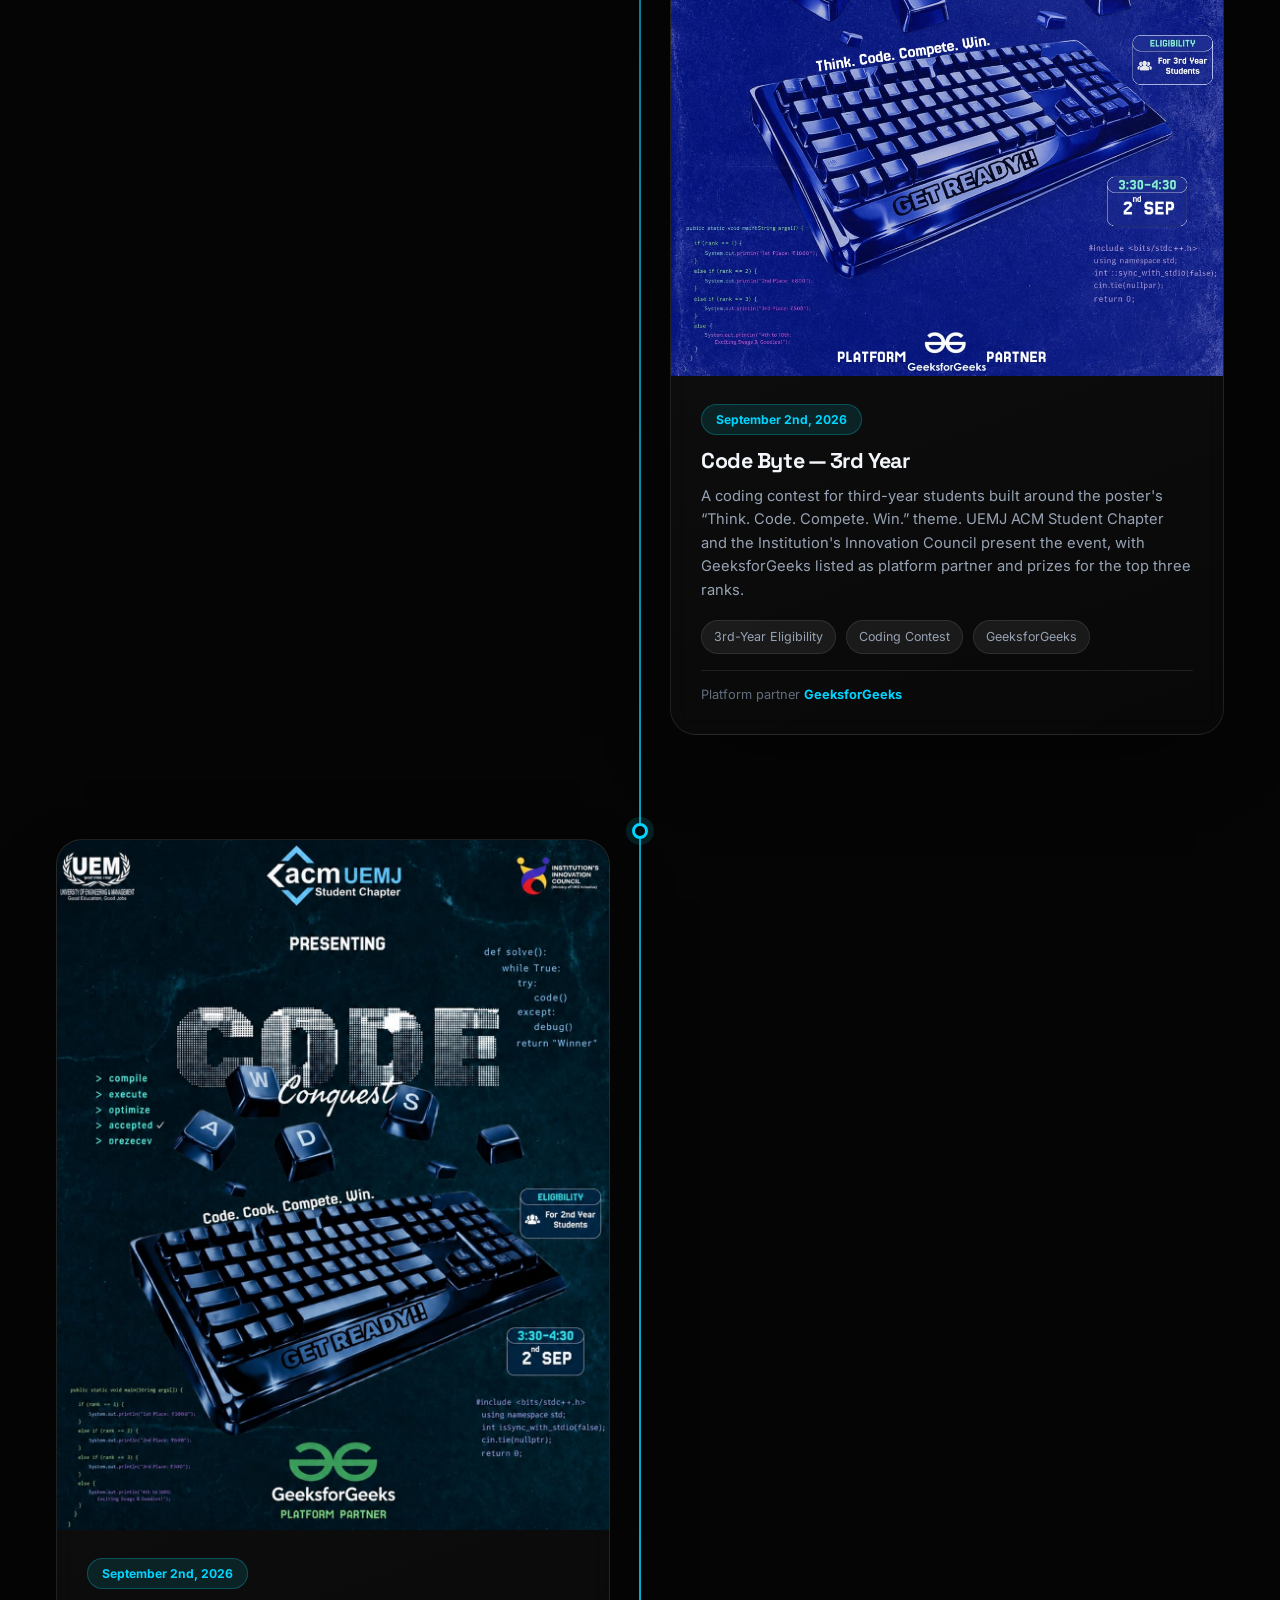
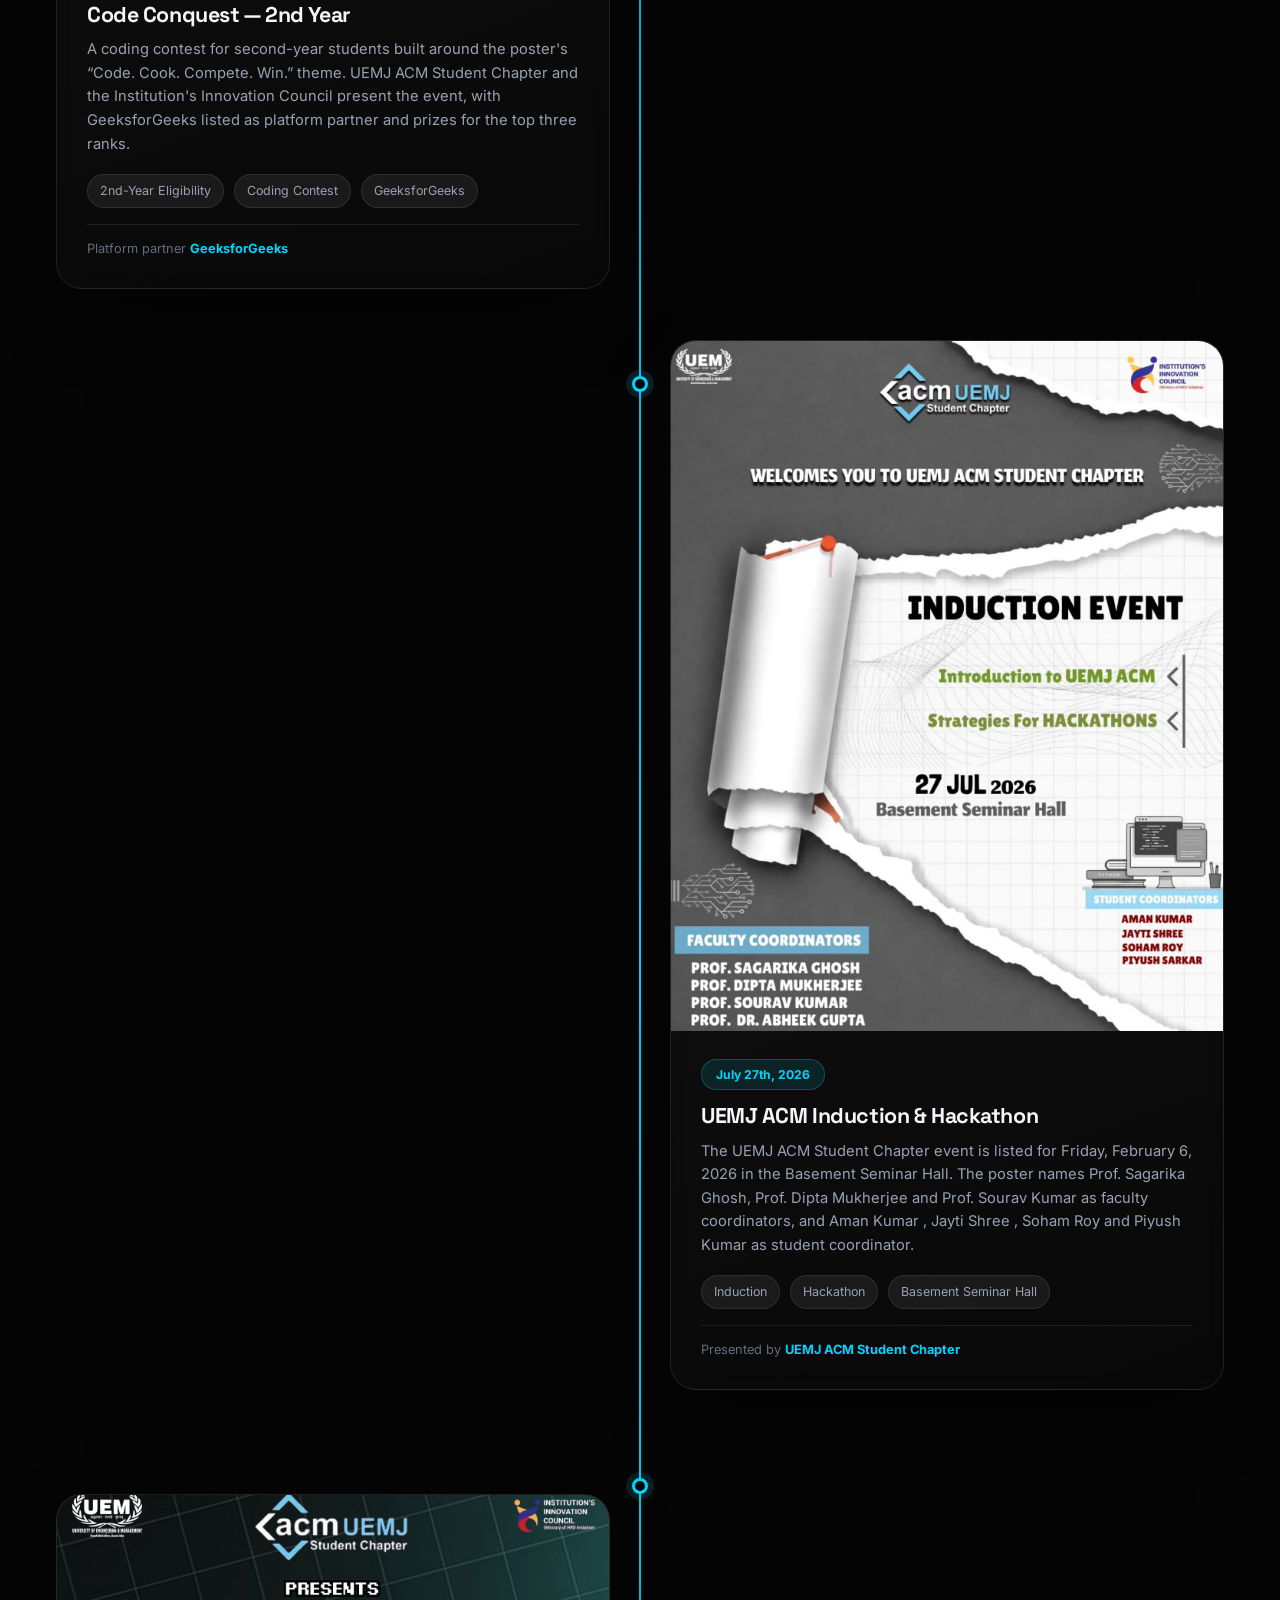
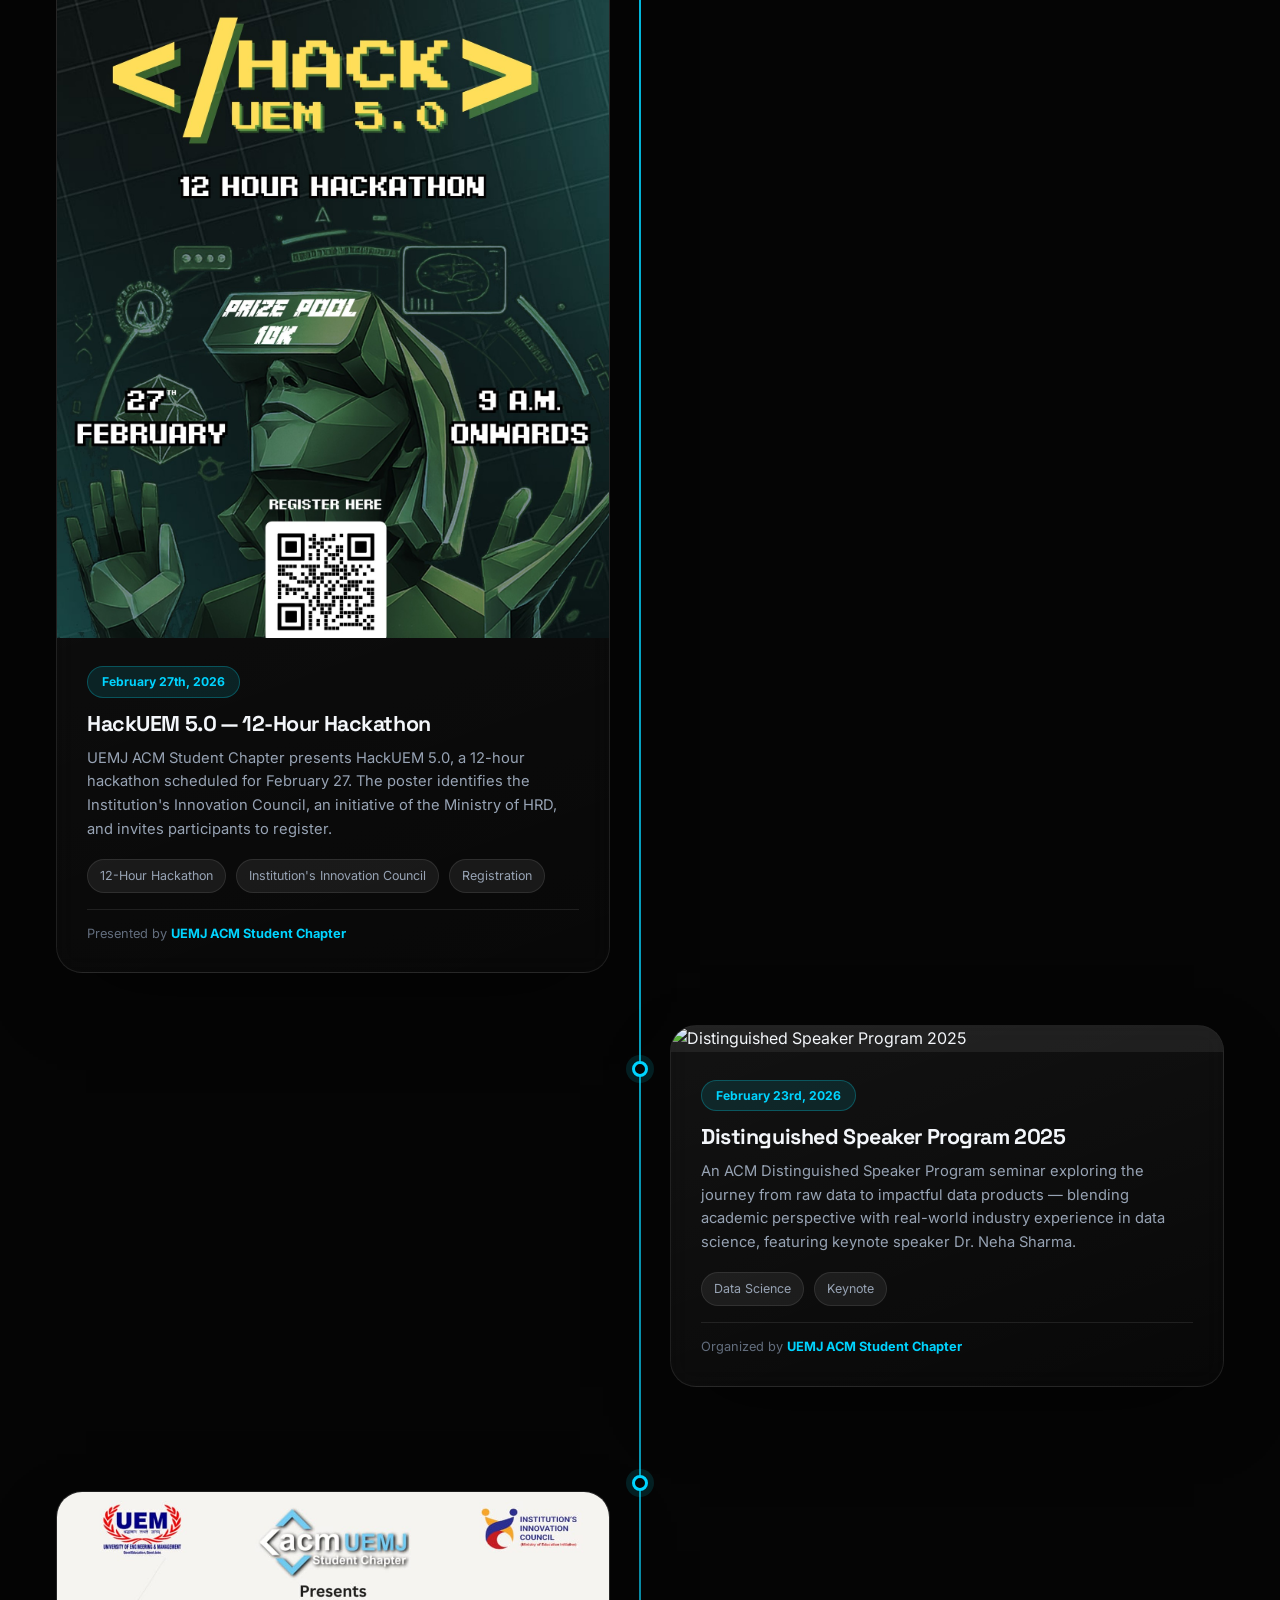
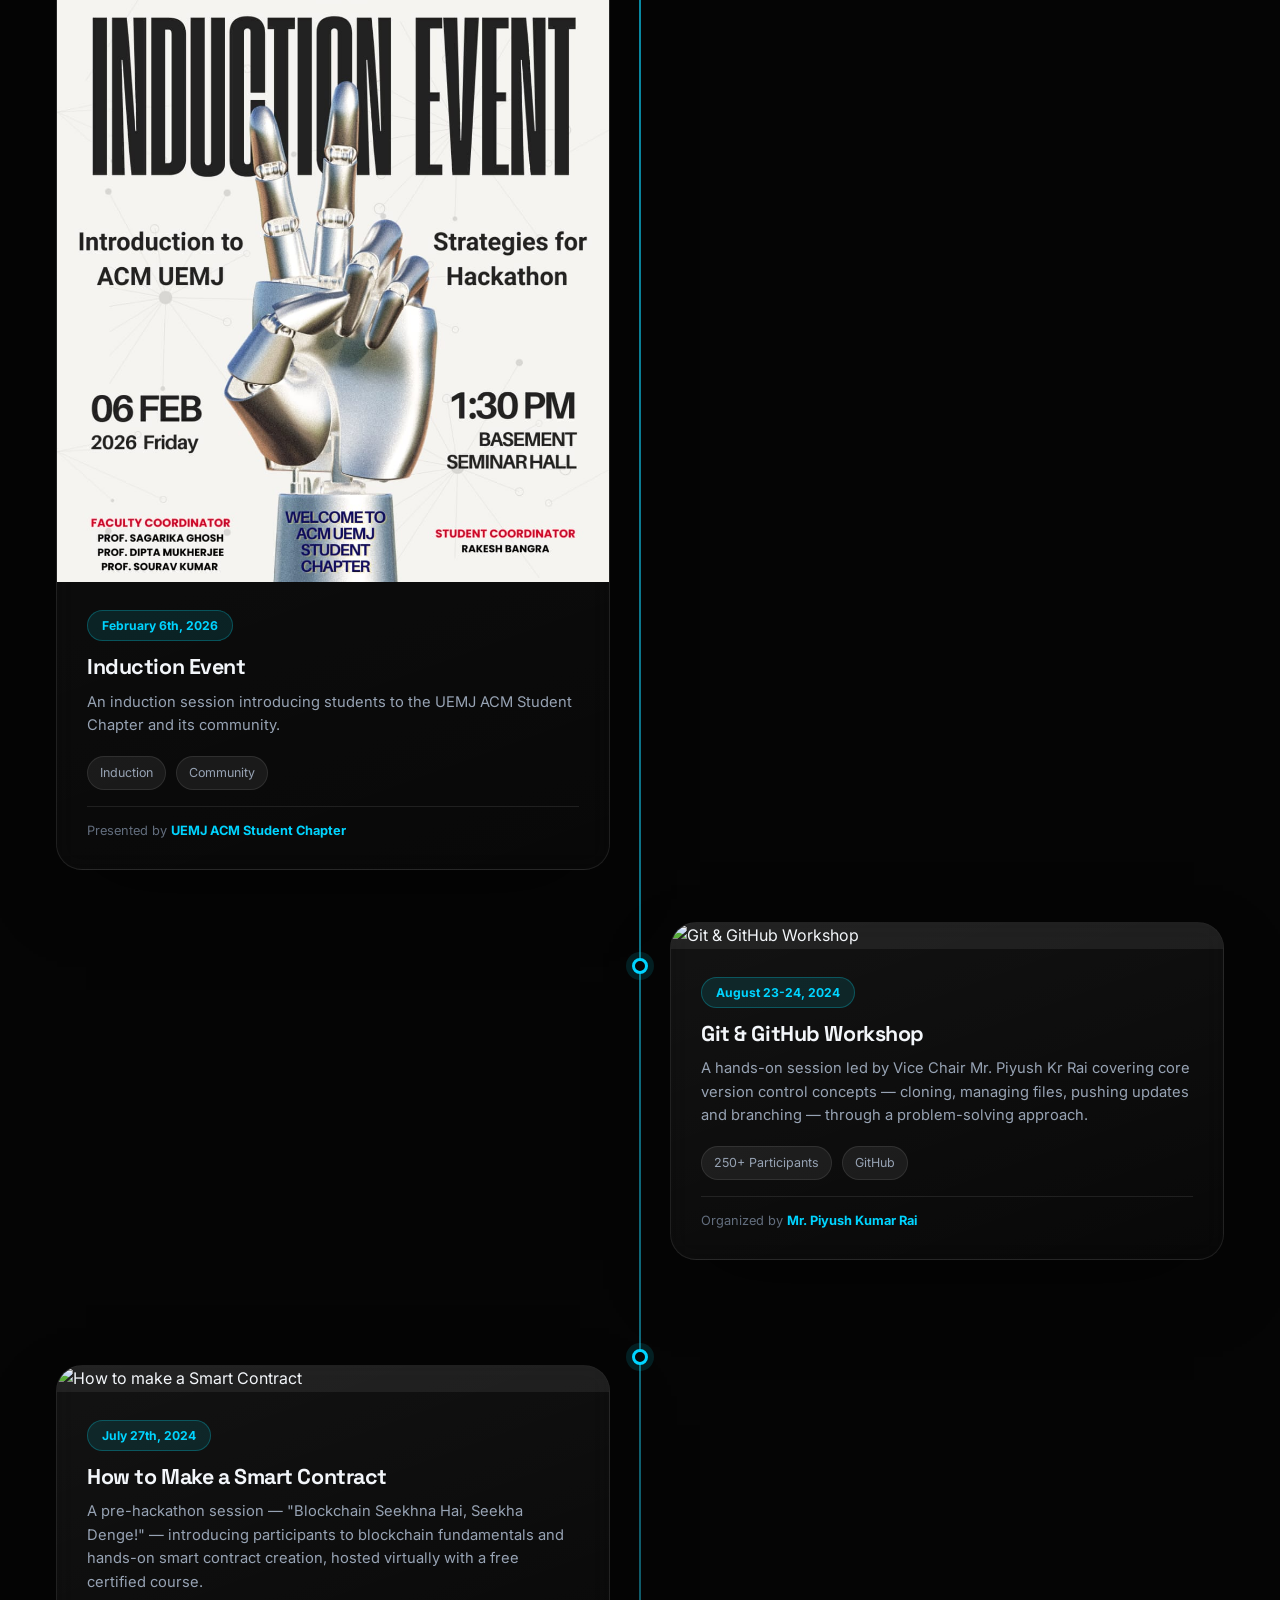
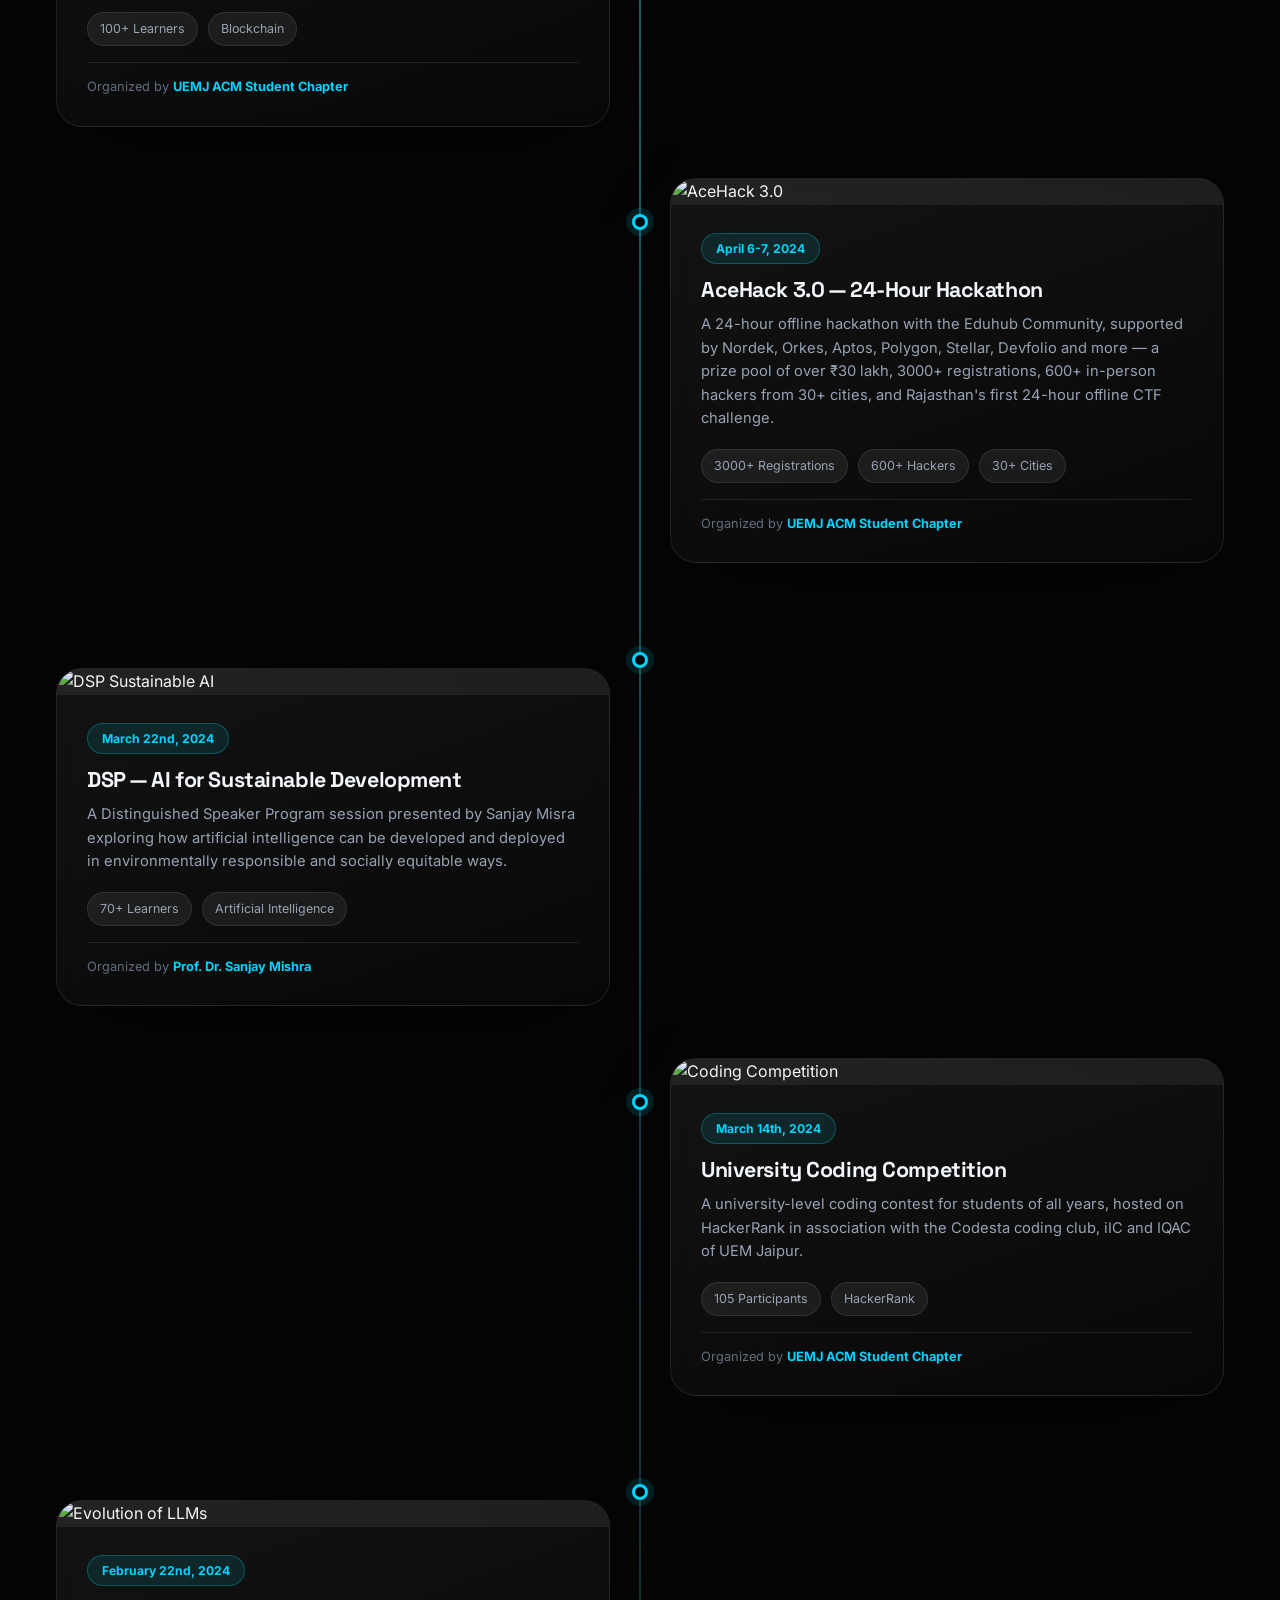
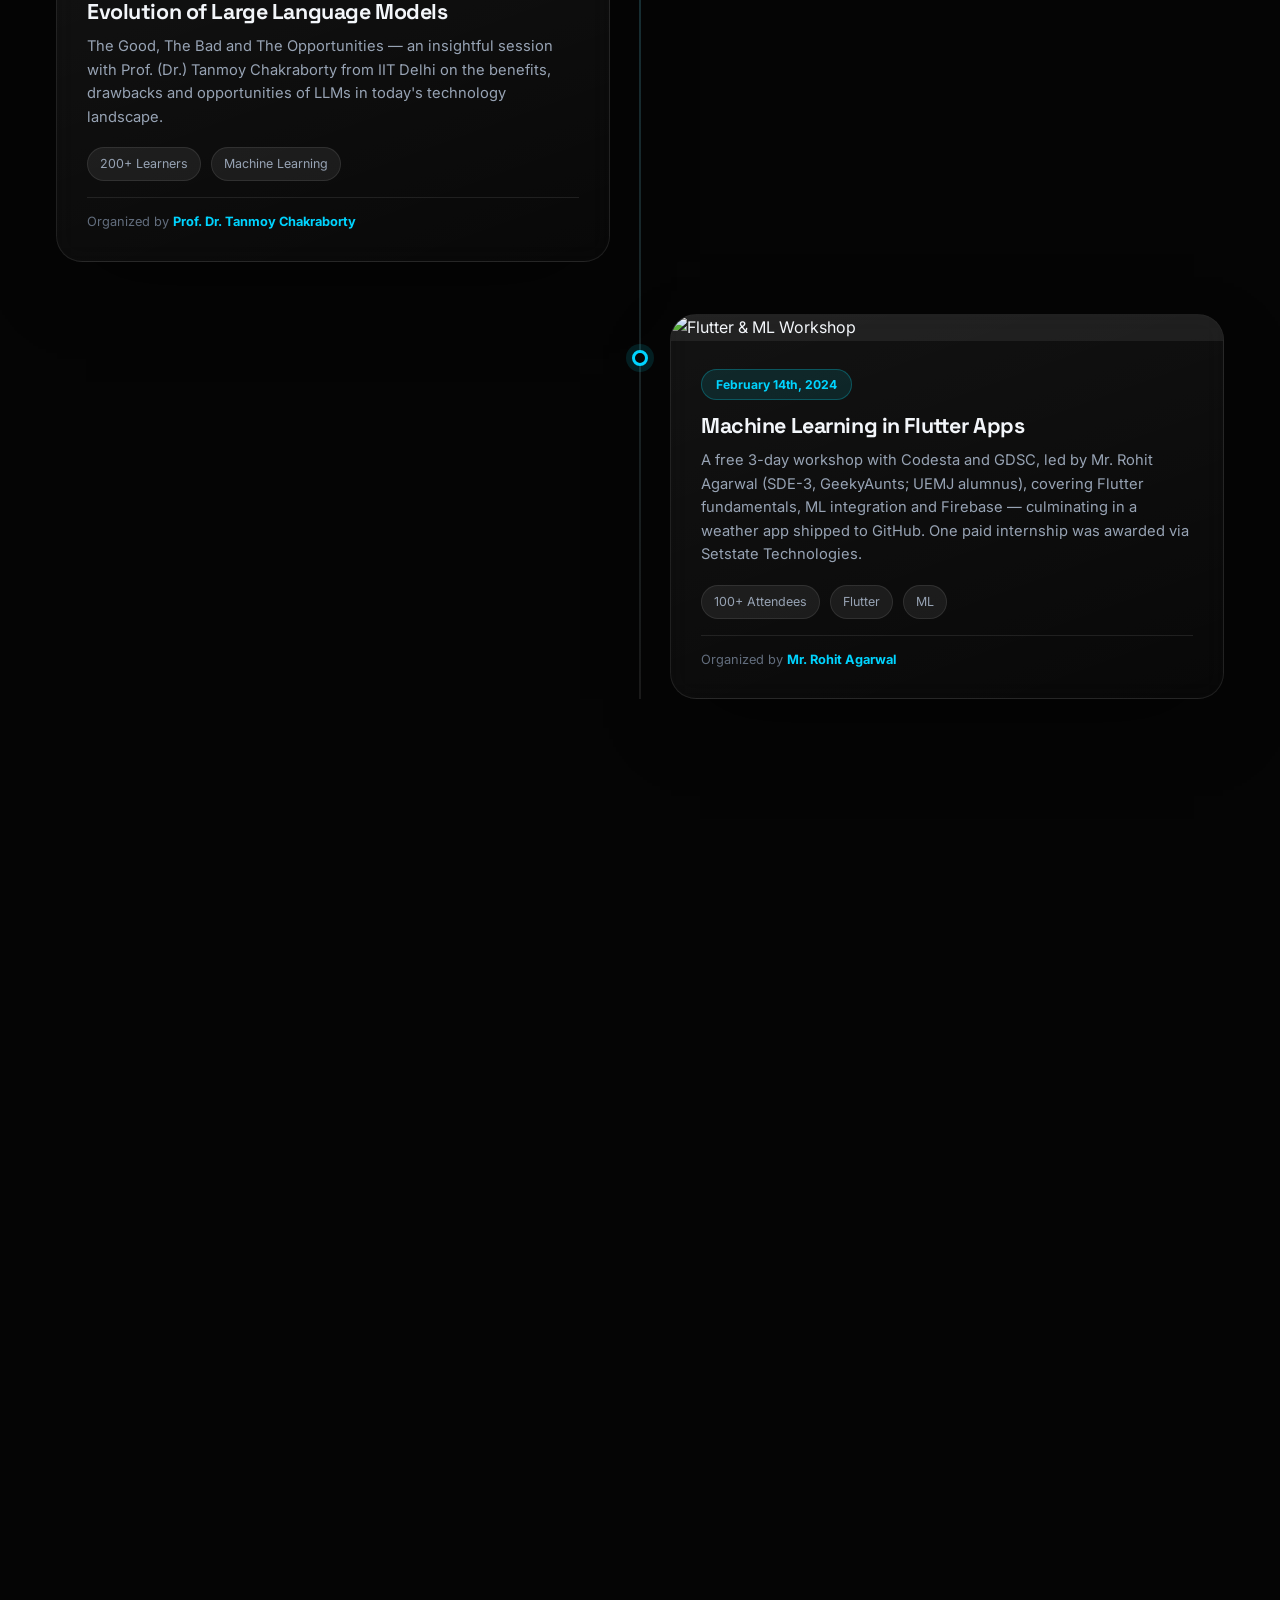
==== commit 8195d0c6: "Bust cached events page stylesheet Co-authored-by: Copilot <223556219+Copilot@users.noreply.github.c" ====
--- a/event.html
+++ b/event.html
@@ -15,7 +15,7 @@
 <link rel="icon" href="https://lh3.googleusercontent.com/pw/AP1GczMqtVnANrXwNH5NF1n8HPxJHV6vAsbUQVhrAvGXErB4-_mVrqS5l7Zyg1VqTqAALv-cYanqVrnnYvgfSZWFuhFsFh-rHjtZQaKflTvgJbvnj6XMmpUP0nBPVIxc9YaEQDE1q4vt0by_F5J2oCBh-Uno=w472-h212-s-no-gm?authuser=0" />
 <link rel="preconnect" href="https://fonts.googleapis.com" />
 <link rel="preconnect" href="https://fonts.gstatic.com" crossorigin />
-<link rel="stylesheet" href="style.css" />
+<link rel="stylesheet" href="./style.css?v=20261009-2" />
 </head>
 <body class="events-page">
 
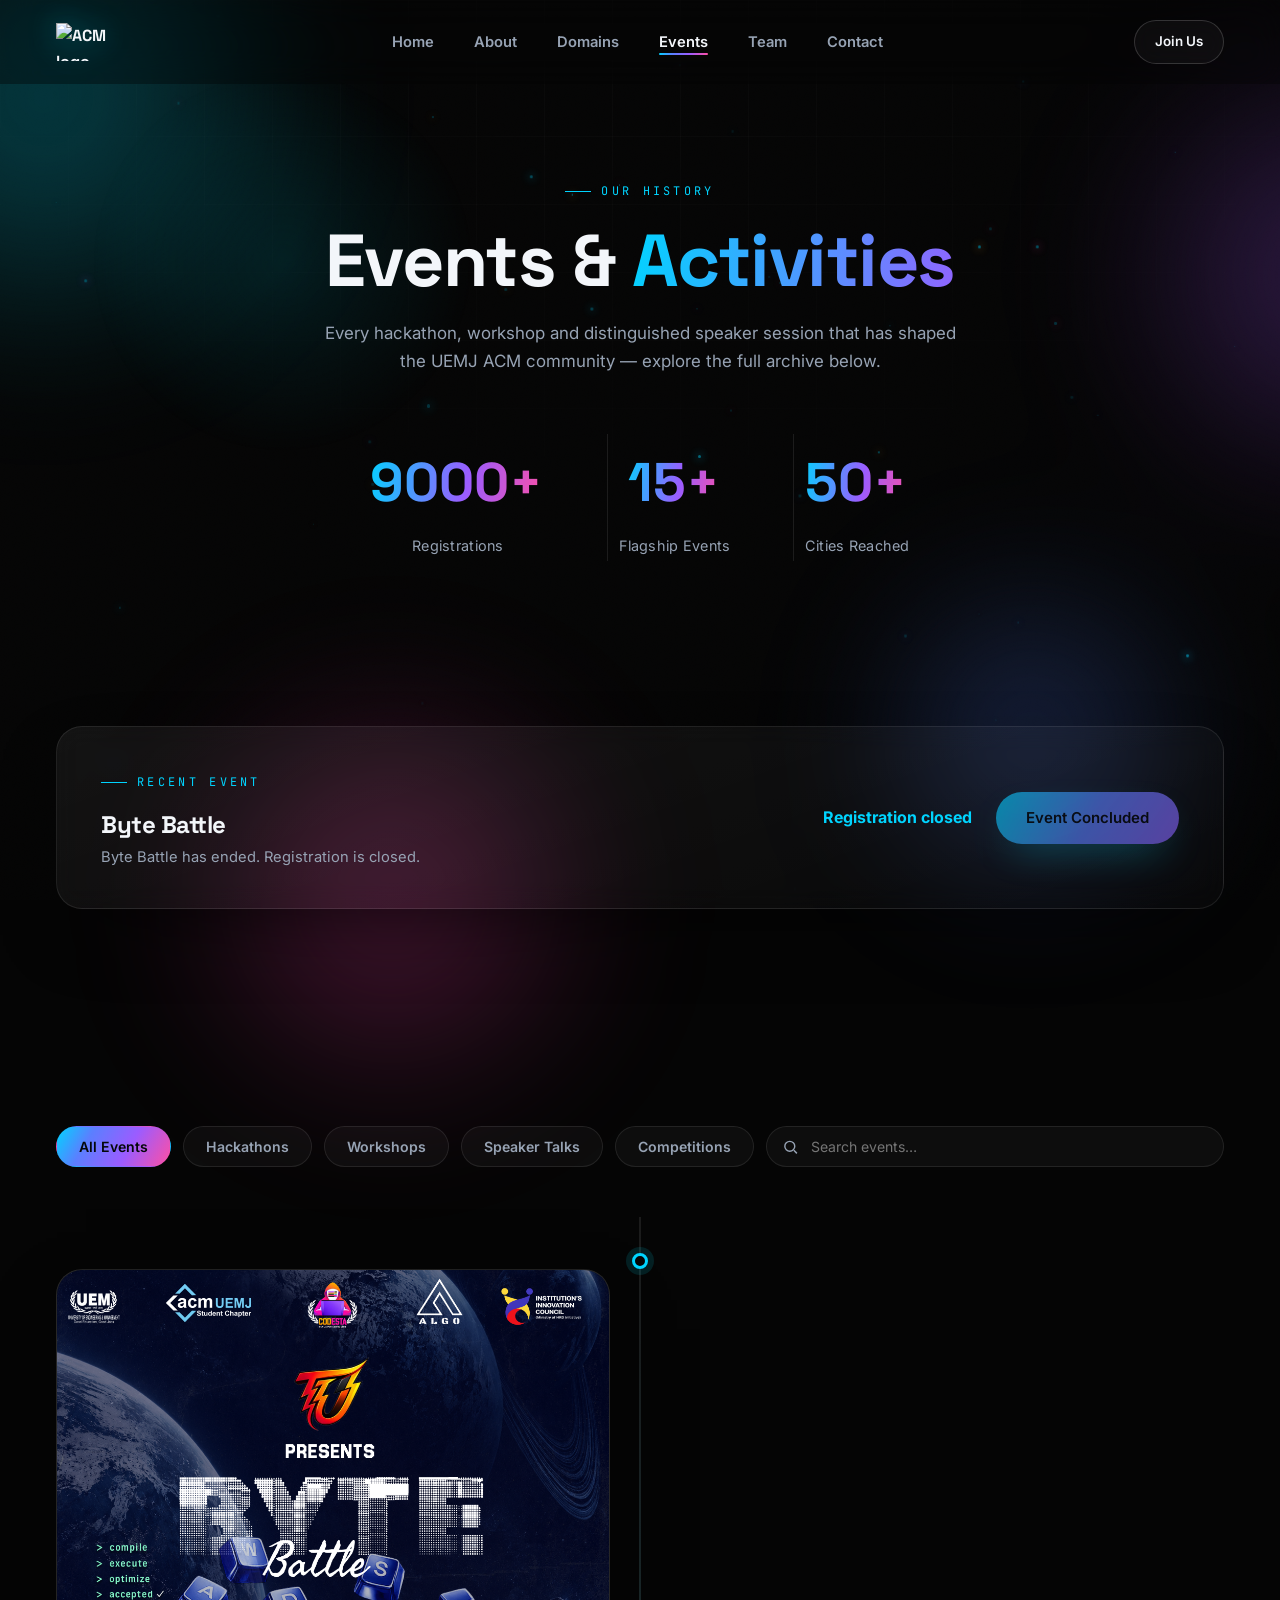
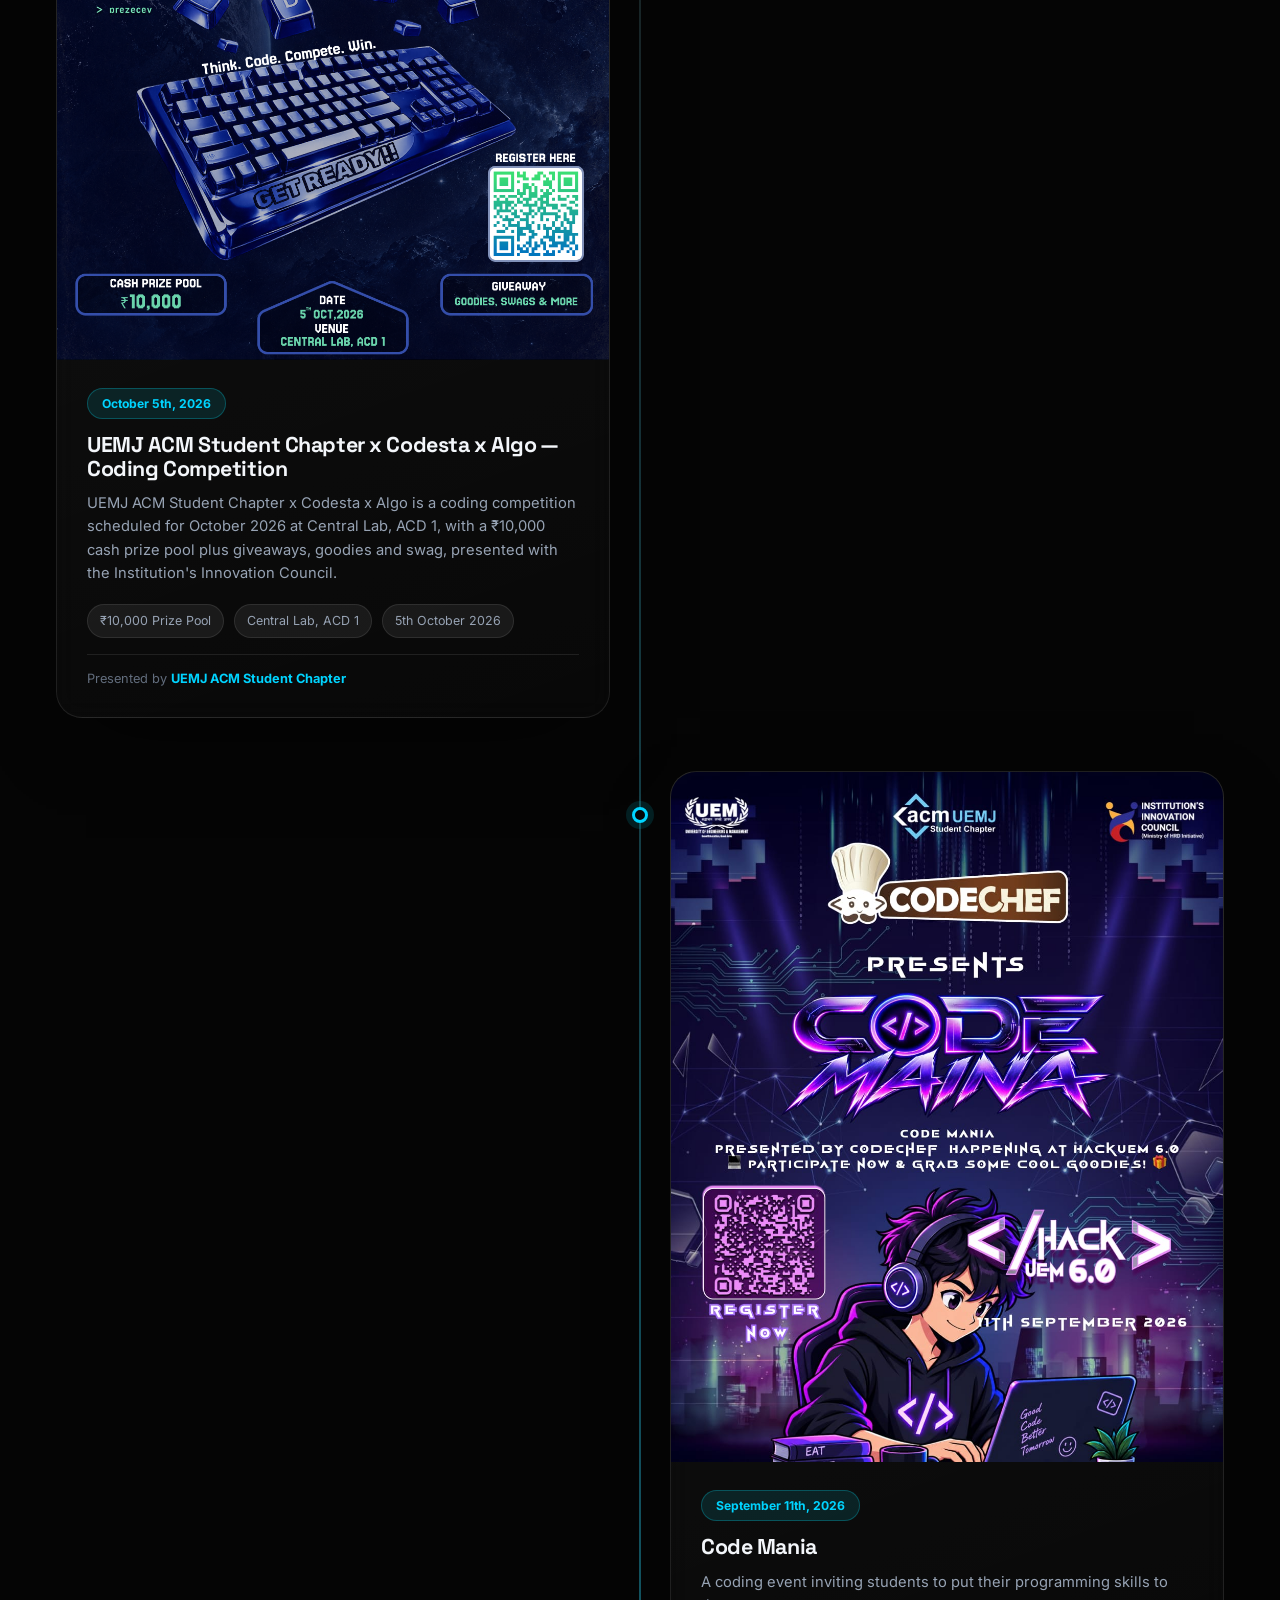
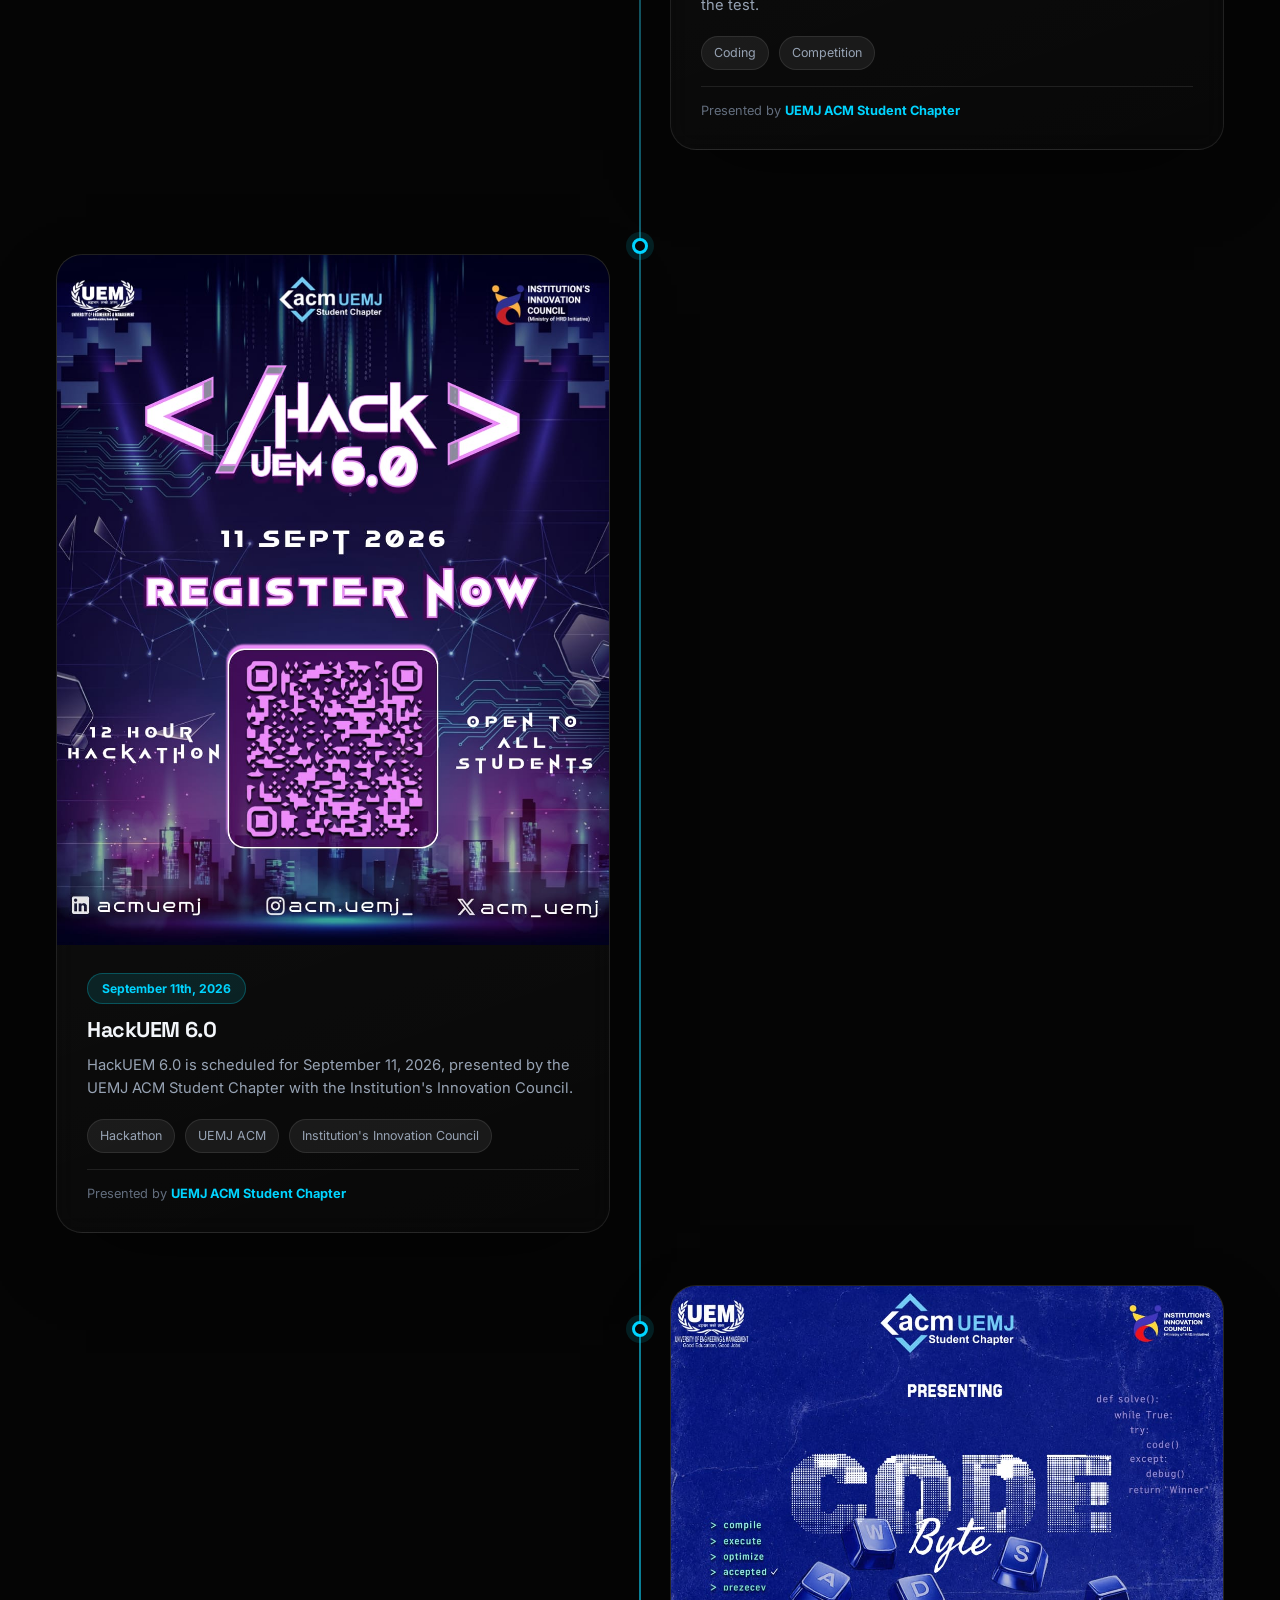
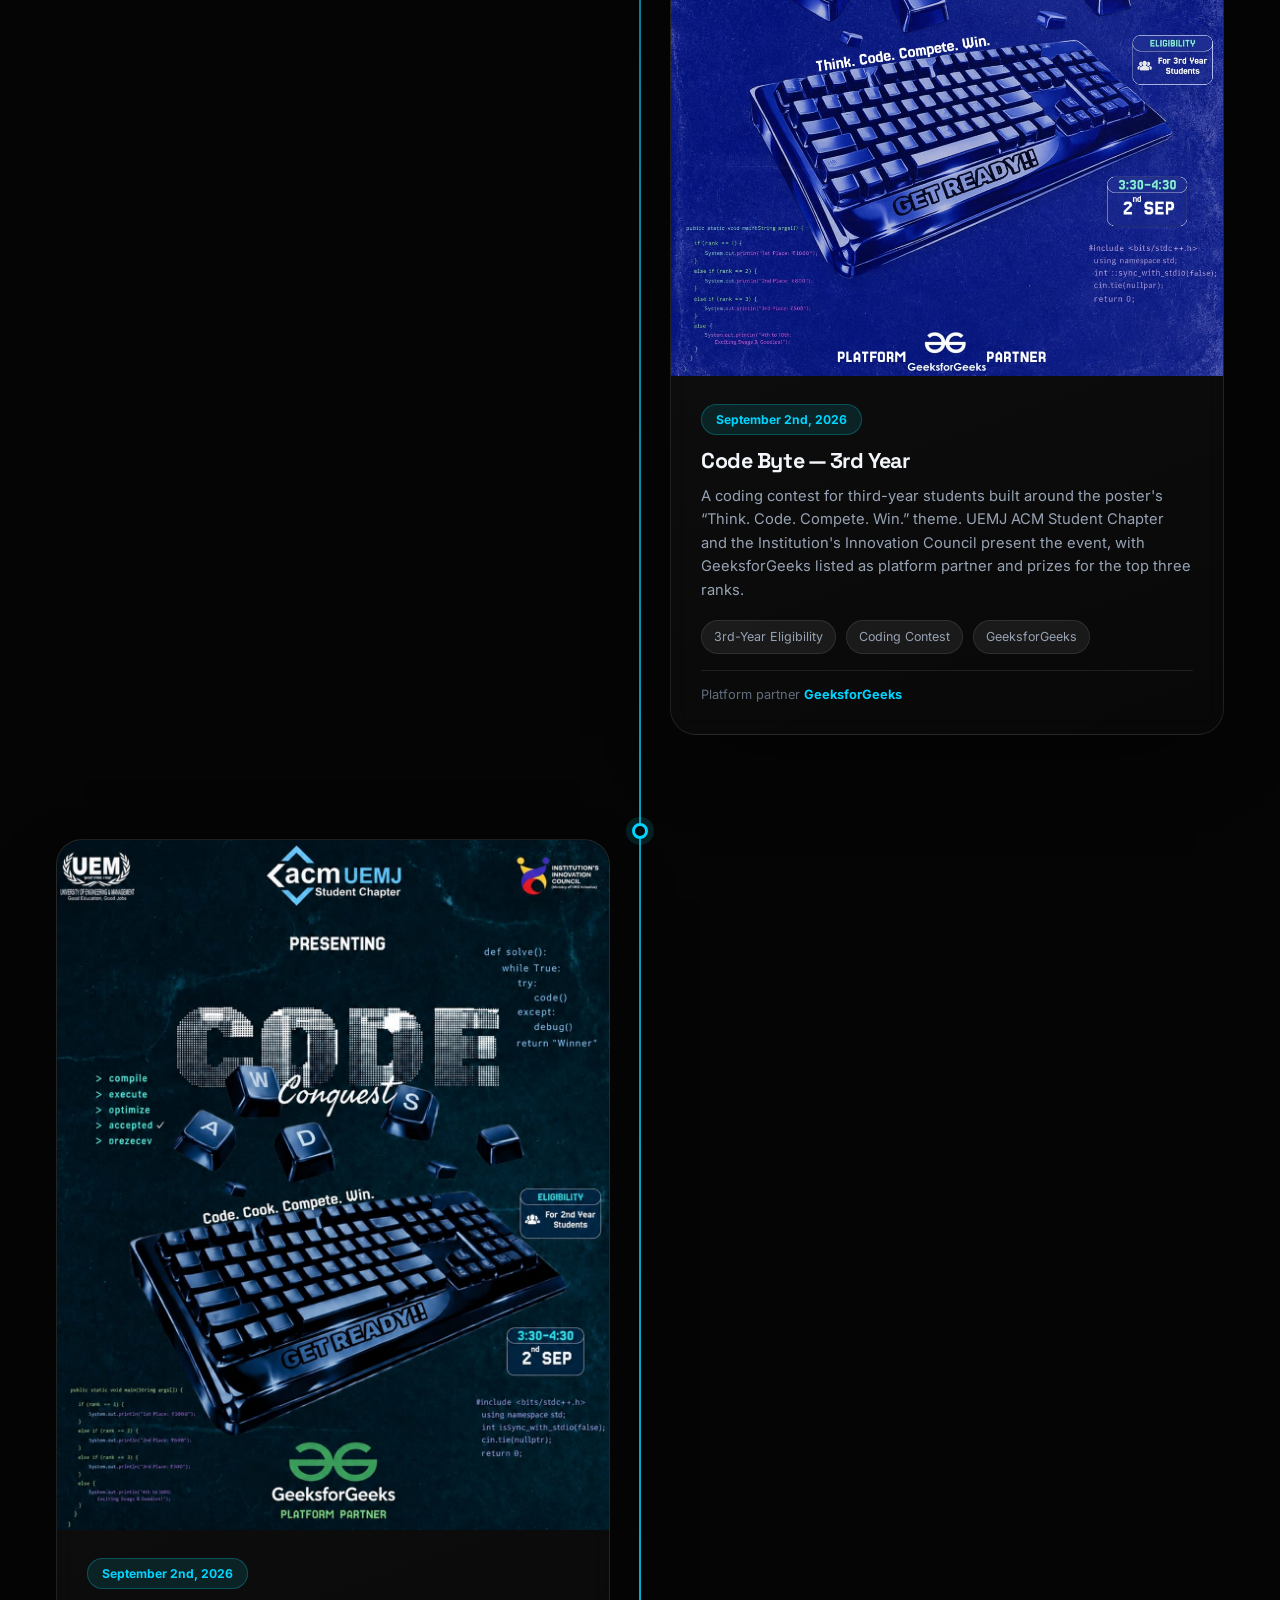
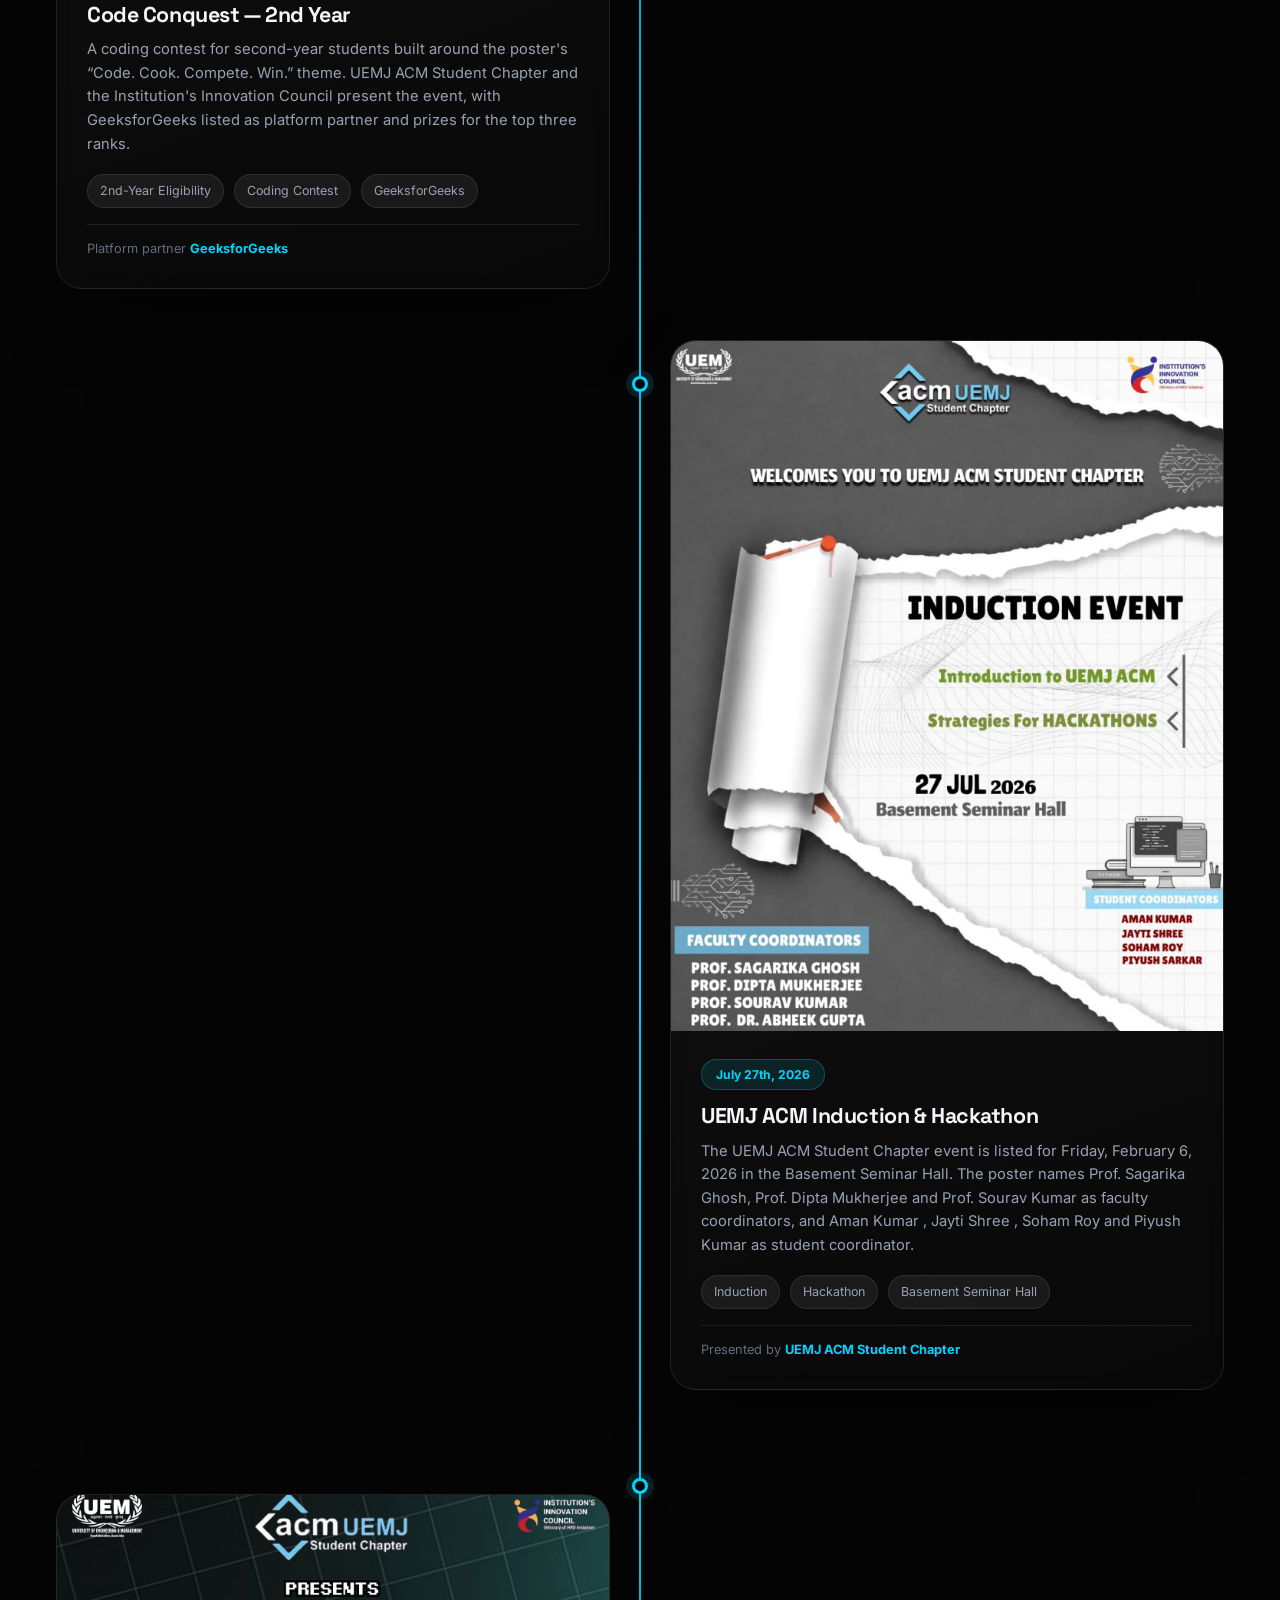
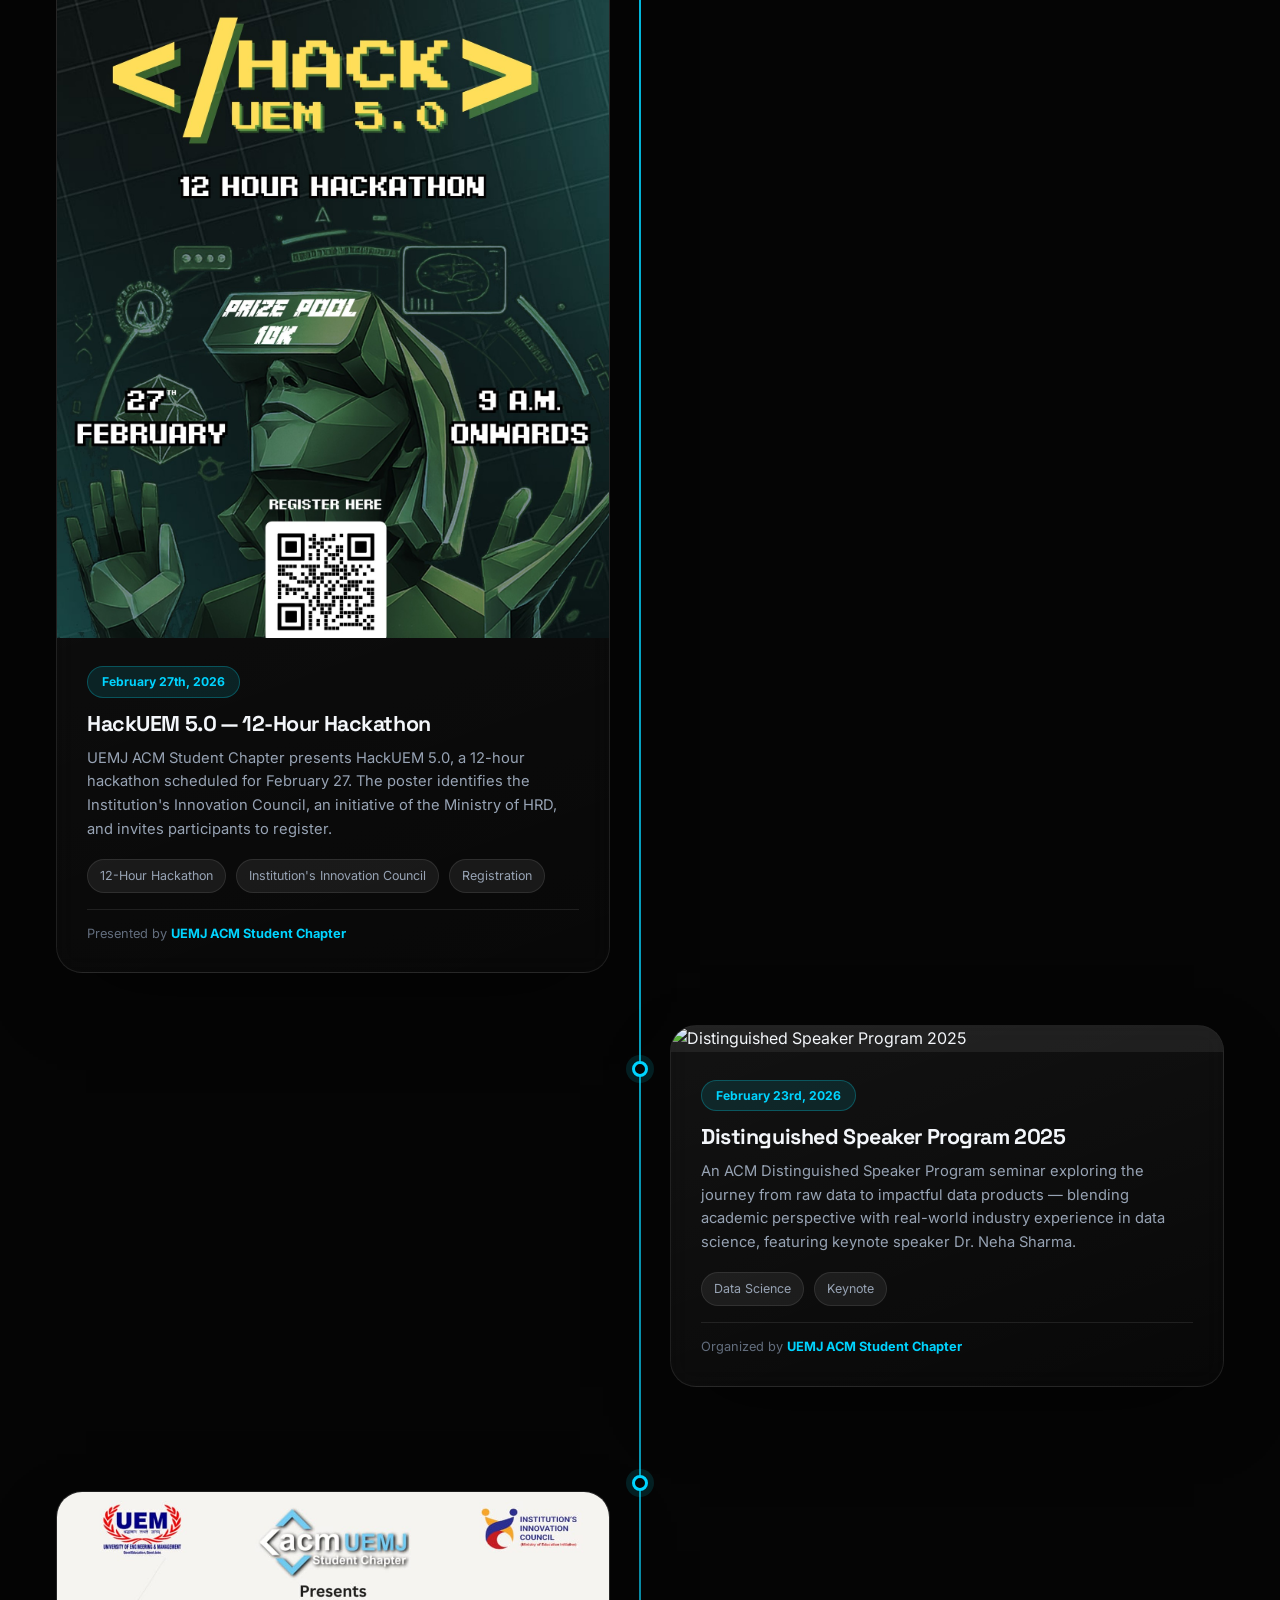
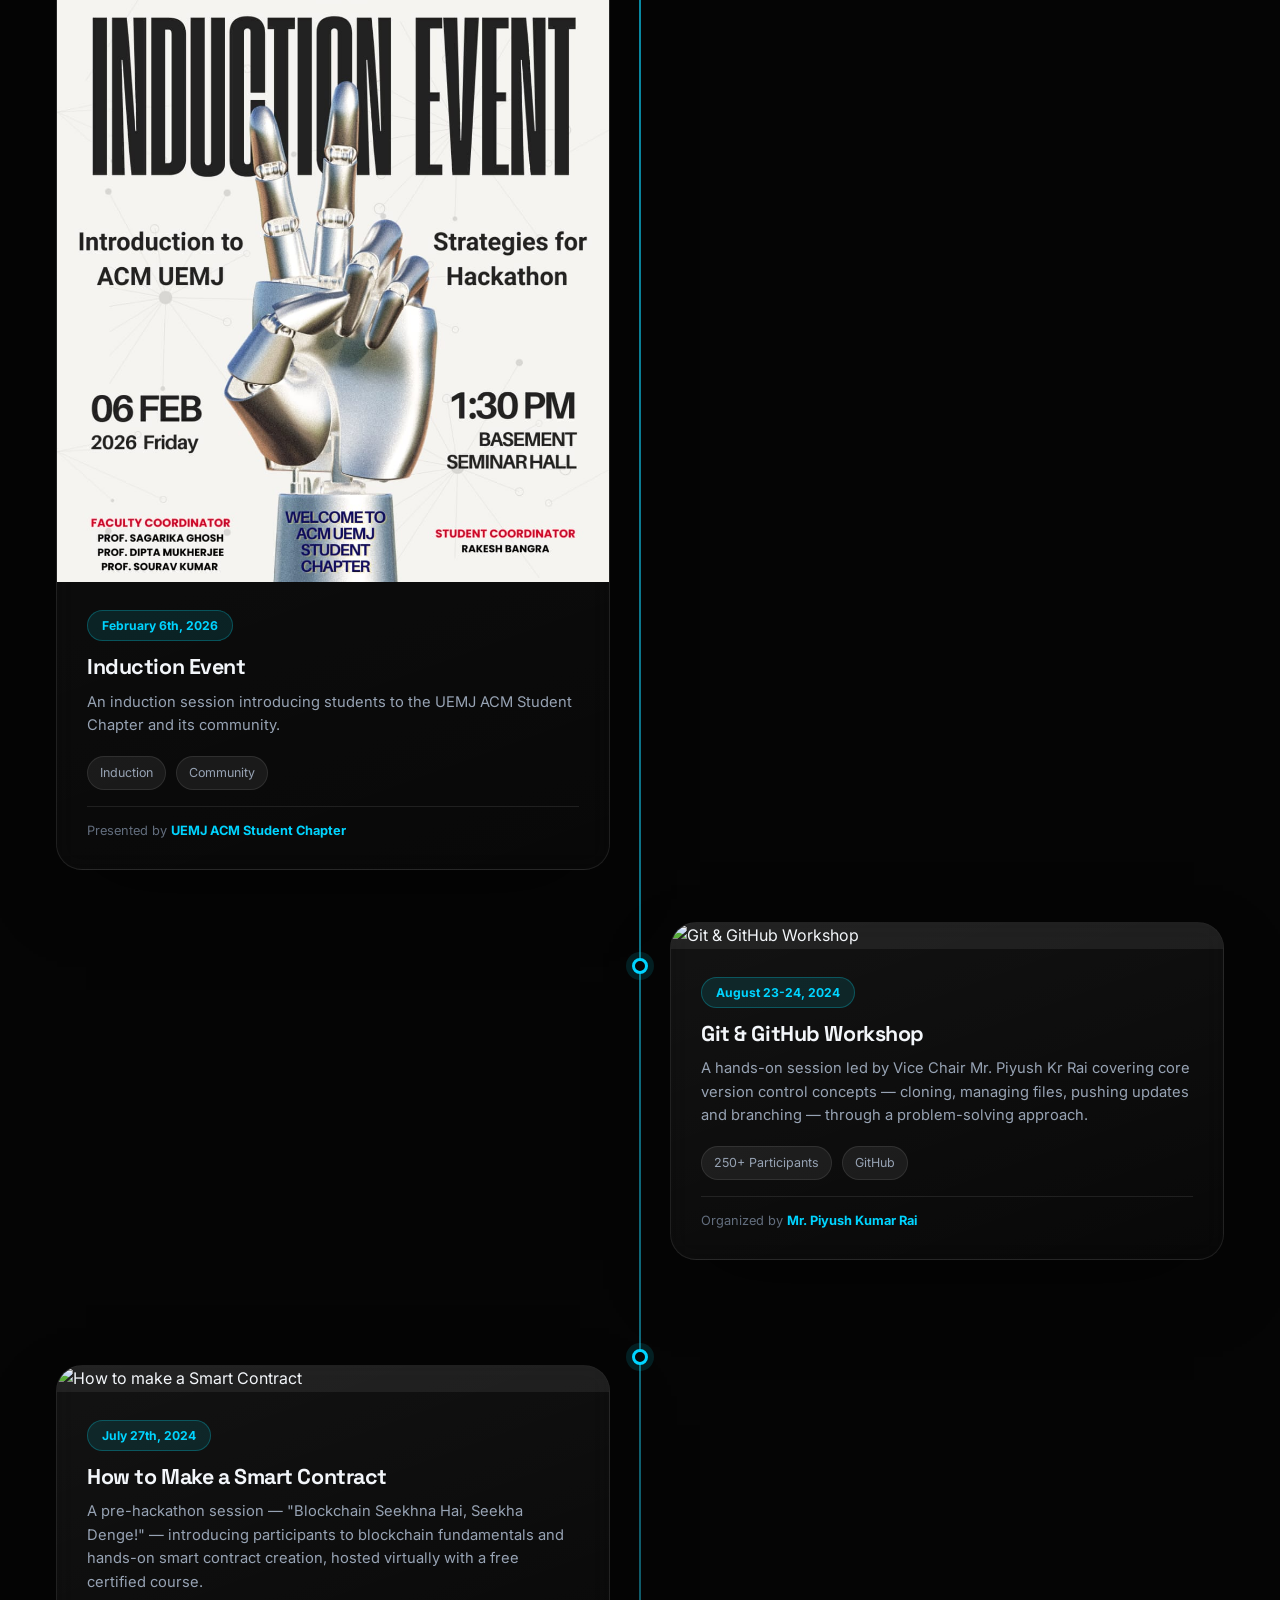
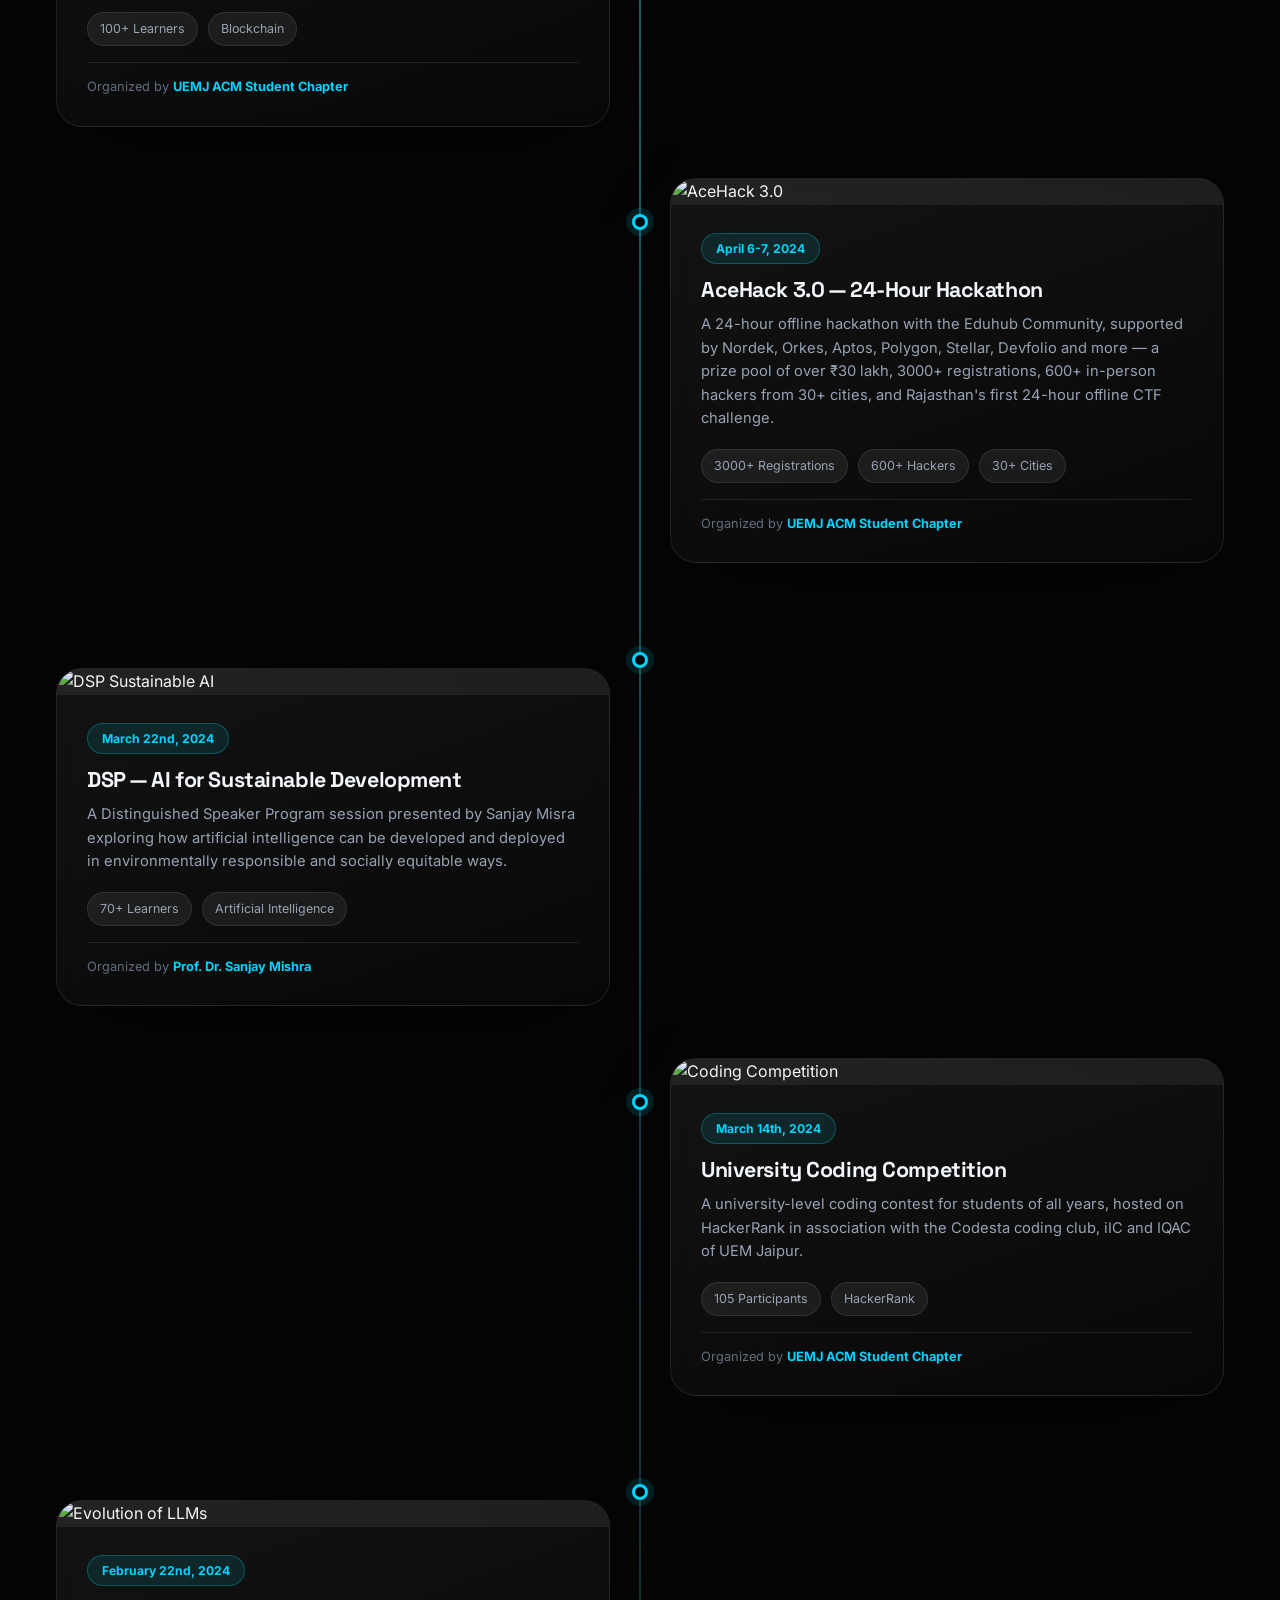
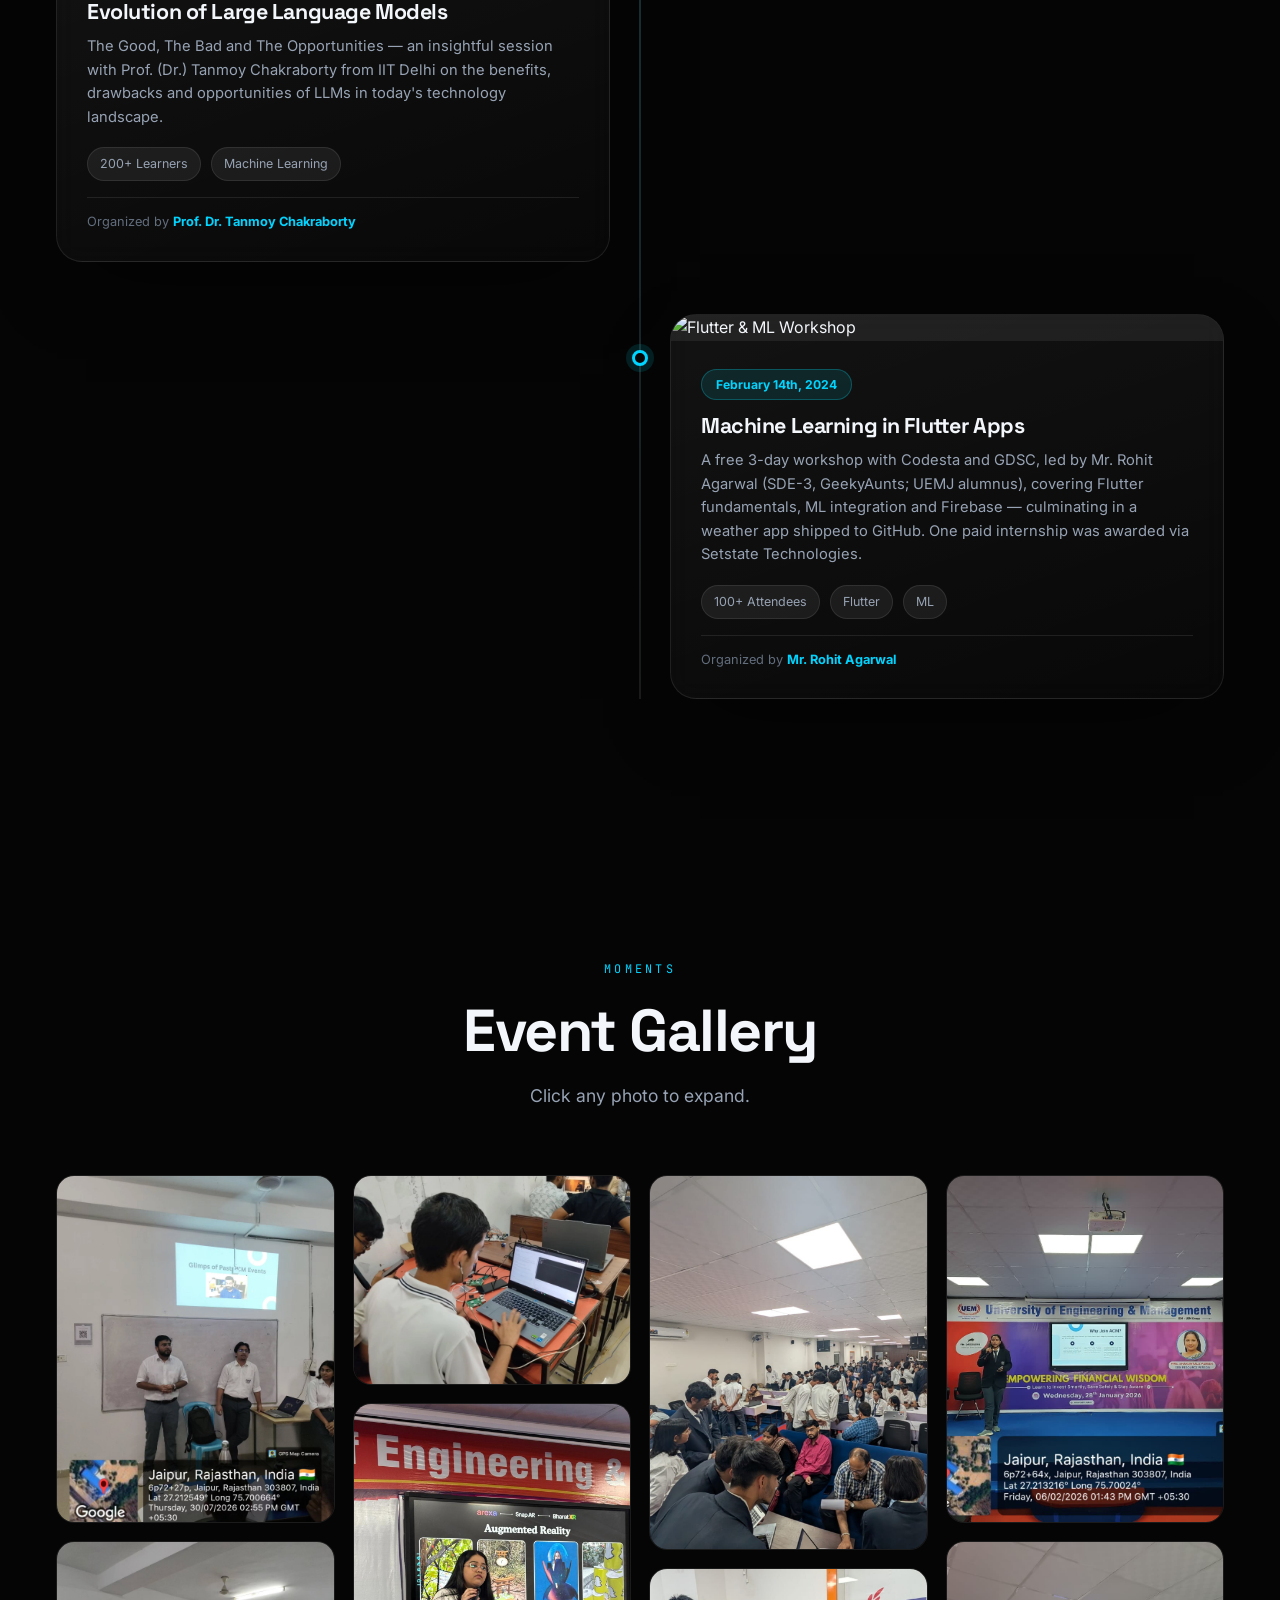
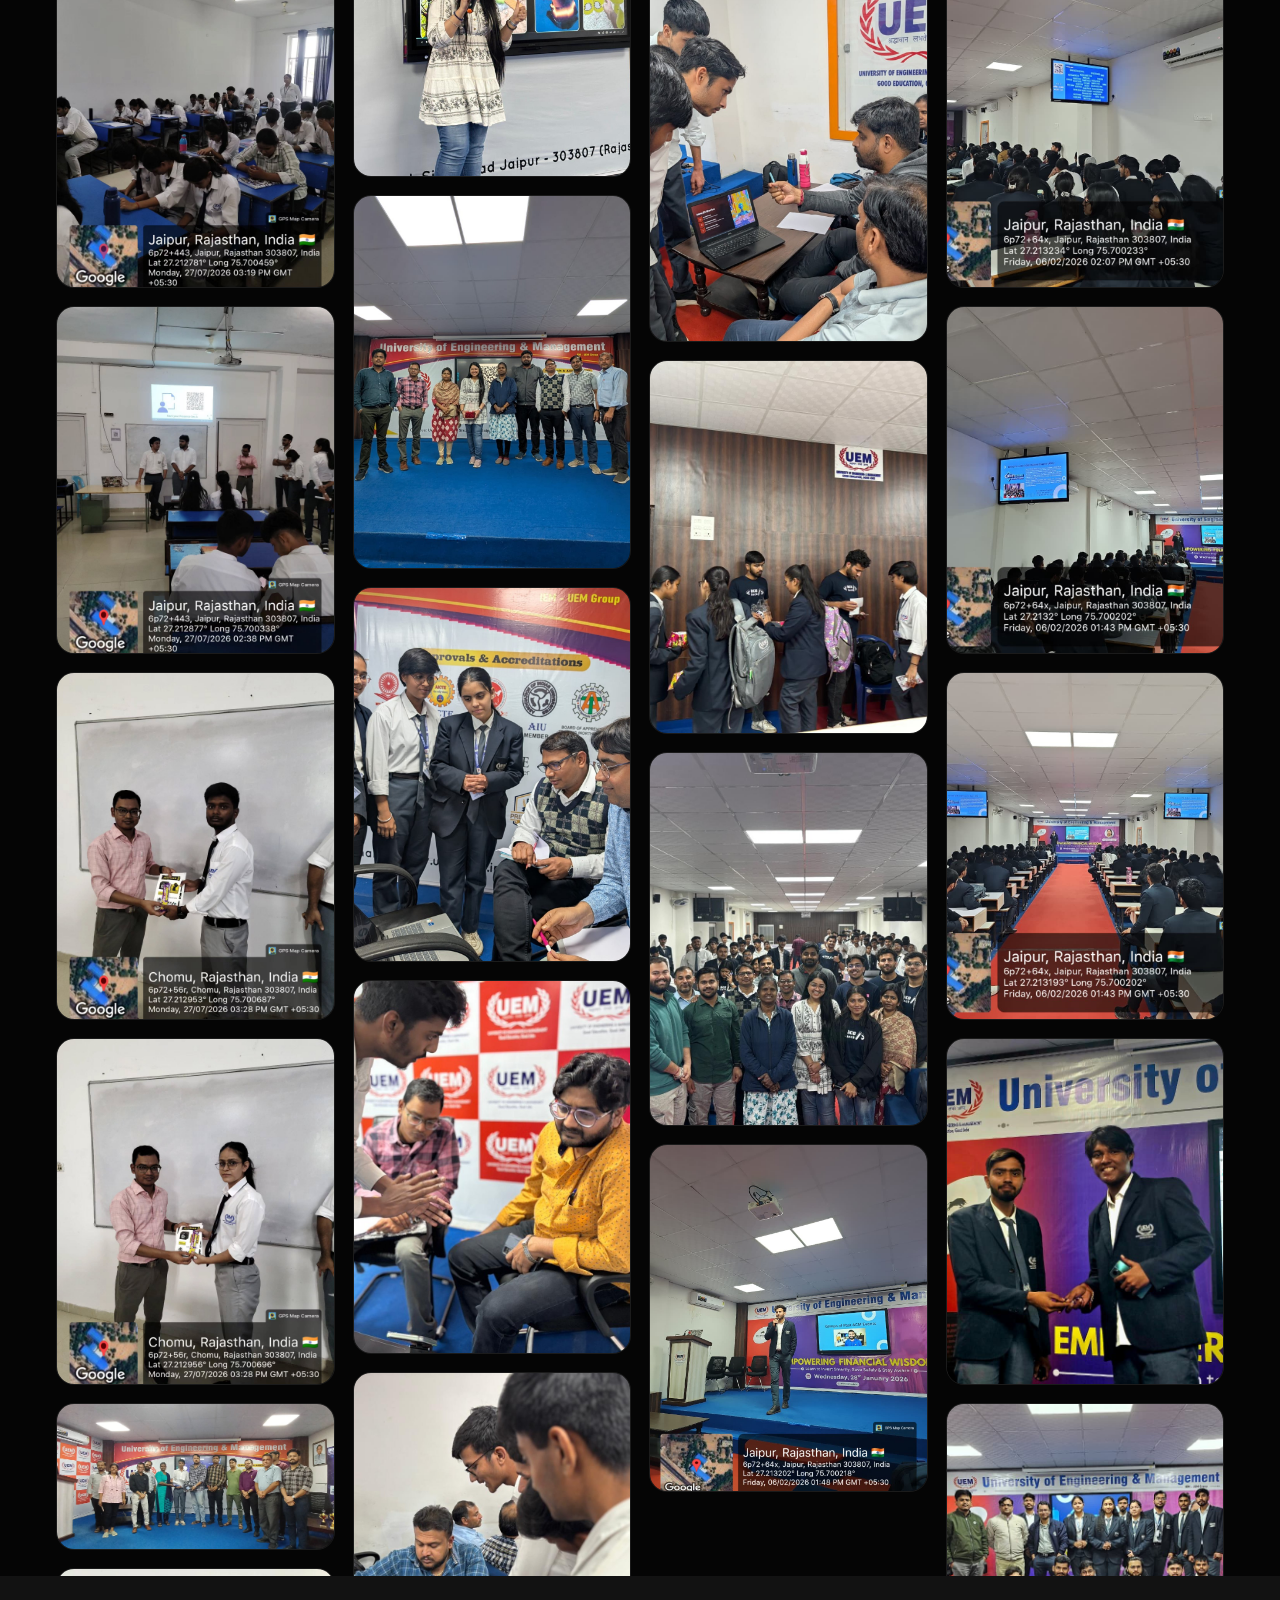
==== commit 6878e6d8: "Update concluded event label Co-authored-by: Copilot <223556219+Copilot@users.noreply.github.com>" ====
--- a/event.html
+++ b/event.html
@@ -100,7 +100,7 @@
           <div class="upcoming-countdown-unit"><span class="upcoming-countdown-value" data-unit="s">00</span><span class="upcoming-countdown-label">Secs</span></div>
           <p class="upcoming-countdown-status">Registration closed</p>
         </div>
-        <span class="btn btn-primary is-disabled" aria-disabled="true">Registration Closed</span>
+        <span class="btn btn-primary is-disabled" aria-disabled="true">Event Concluded</span>
       </div>
     </div>
   </section>
